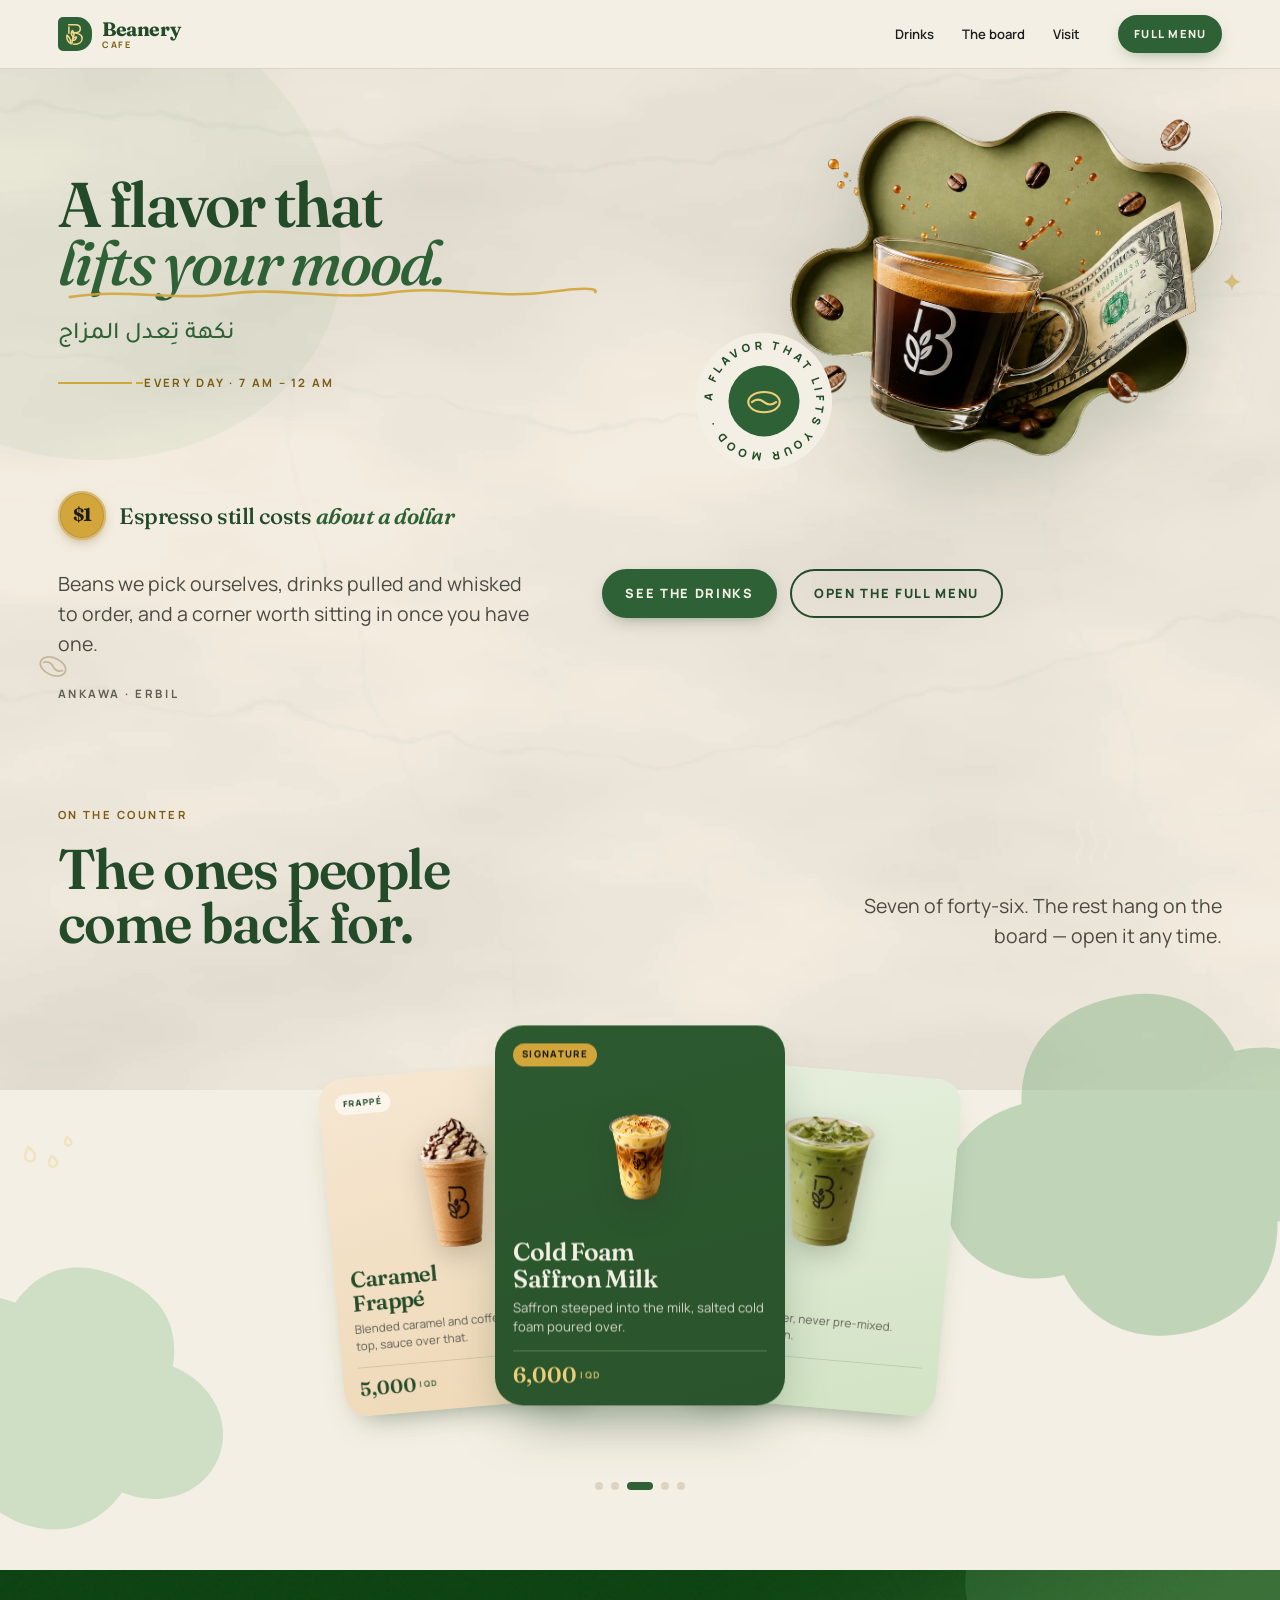
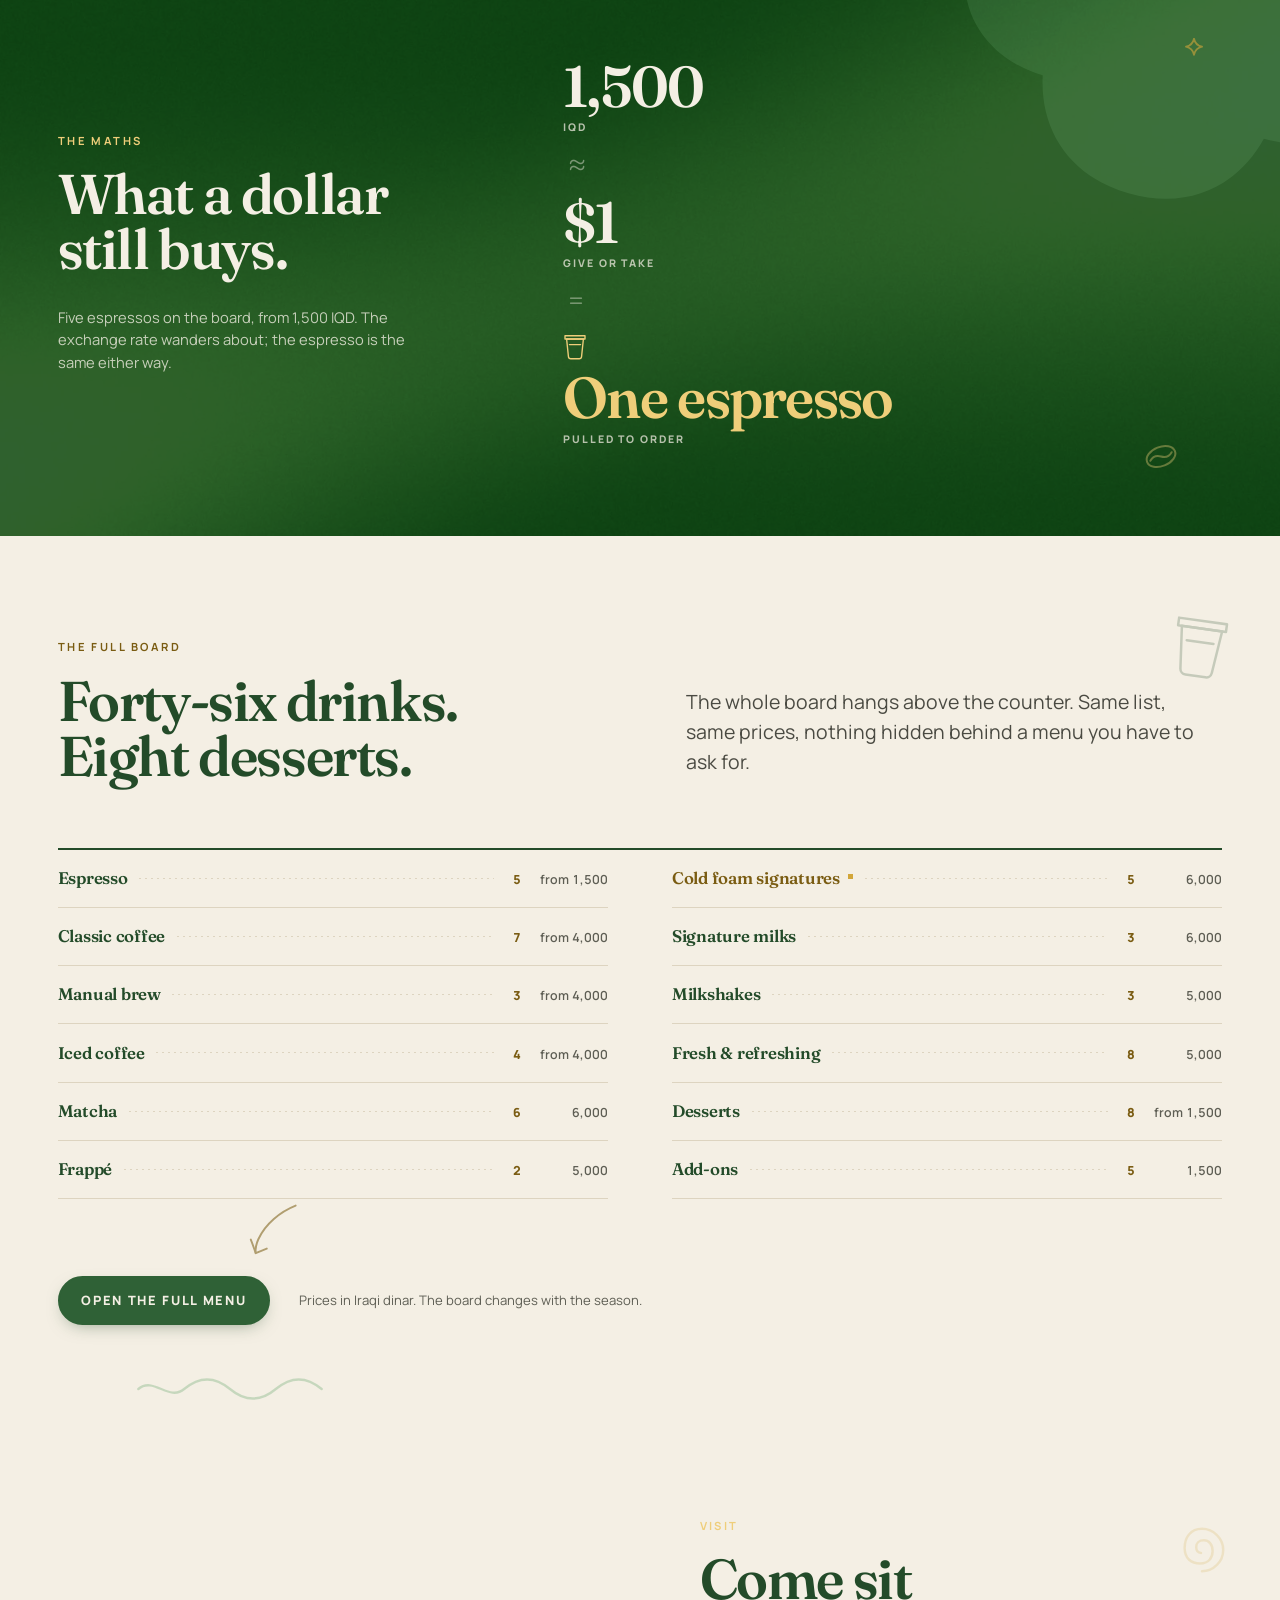
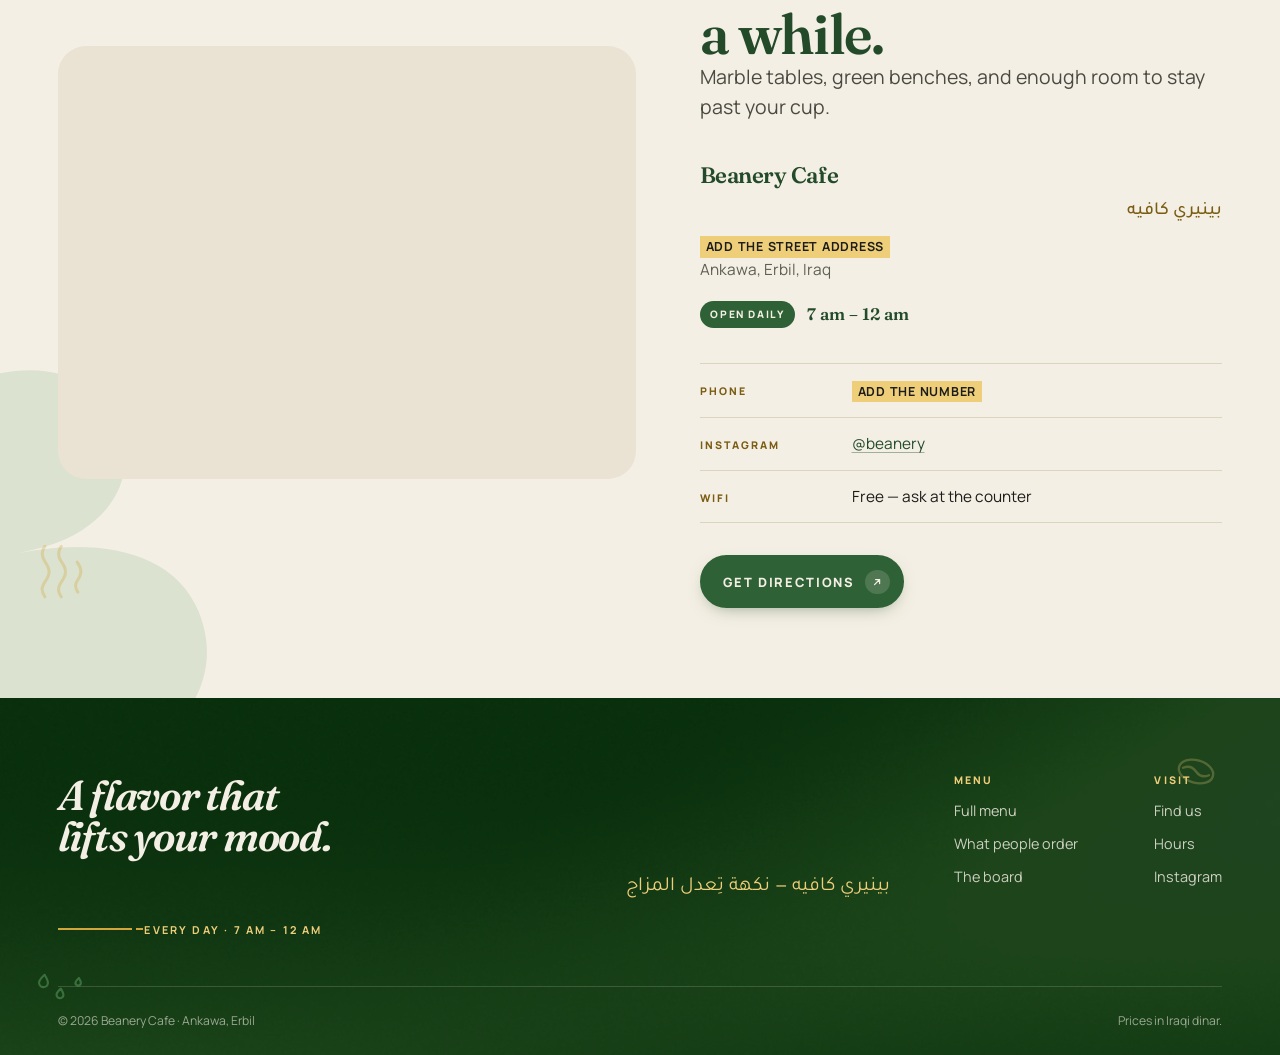
==== index.html @ 021cfd94 "Beanery site: landing page, menu app, and brand assets Co-Authored-By: Claude Opus 5 <noreply@anthro" ====
<!doctype html>
<html lang="en">

<head>
  <meta charset="utf-8">
  <meta name="viewport" content="width=device-width, initial-scale=1">
  <title>Beanery Cafe — Ankawa, Erbil</title>
  <meta name="description"
    content="Coffee bar in Ankawa, Erbil. Espresso, manual brew, matcha and the saffron cold foam. Forty-six drinks, eight desserts, open every day 7am–12am.">
  <link rel="canonical" href="https://beanery.iq/">

  <meta property="og:type" content="website">
  <meta property="og:title" content="Beanery Cafe">
  <meta property="og:description" content="A flavor that lifts your mood. Every day. Ankawa, Erbil.">
  <meta property="og:image" content="https://beanery.iq/images/hero-3.png">
  <!-- og:image stays PNG on purpose: several scrapers still do not decode webp. -->
  <meta property="og:url" content="https://beanery.iq/">
  <meta name="theme-color" content="#5FA366">

  <link rel="icon" href="favicon.svg" type="image/svg+xml">
  <link rel="preconnect" href="https://fonts.googleapis.com">
  <link rel="preconnect" href="https://fonts.gstatic.com" crossorigin>
  <link rel="preload" as="image" href="images/hero-3-trim.webp" type="image/webp" fetchpriority="high">
  <link rel="stylesheet"
    href="https://fonts.googleapis.com/css2?family=Fraunces:opsz,wght@9..144,500;9..144,600;9..144,800&family=Manrope:wght@400;500;600;700;800&family=Tajawal:wght@400;500;700&display=swap">
  <link rel="stylesheet" href="styles.css?v=4">

  <!-- Runs during parse. Reveal animations are scoped to .js, so with
     JavaScript off every element is simply visible rather than stuck
     at opacity 0. -->
  <script>document.documentElement.className += " js";</script>
</head>

<body>
  <a class="skip" href="#counter">Skip to the drinks</a>

  <!-- ═══════════════════════════════════════════════════════════
     ILLUSTRATION SPRITE

     Every mark is line art: fill:none, stroke:currentColor. That way
     ONE symbol works on cream, on green and on charcoal — the colour
     comes from whatever `color` the instance inherits, and there is no
     second copy of anything to keep in sync.

     Motifs are drawn from the drink itself — beans, steam, splashes,
     cups, swirls. No leaves, no branches, no foliage.

     NOTE FOR MINIFICATION: `viewBox`, `preserveAspectRatio`,
     `stroke-linecap` and `vector-effect` are case-sensitive. An HTML
     minifier run with caseSensitive:false will silently destroy every
     symbol below with no error. Keep caseSensitive:true.
     ═══════════════════════════════════════════════════════════ -->
  <svg class="sprite" aria-hidden="true" focusable="false" width="0" height="0">
    <defs>

      <!-- The crease runs along the LONG axis. An offset crease reads as an
         eye at 30px, which is where these actually get used. -->
      <symbol id="i-bean" viewBox="0 0 44 30">
        <path d="M22 2.5c11 0 19.5 5.4 19.5 12.5S33 27.5 22 27.5 2.5 22.1 2.5 15 11 2.5 22 2.5Z" />
        <path d="M7 15q7.5-6 15 0t15 0" />
      </symbol>

      <symbol id="i-steam" viewBox="0 0 46 52">
        <path d="M11 48c-5-7-1-11 1.5-15S16 25 11 18s0-13 0-13" />
        <path d="M25 48c-5-7-1-11 1.5-15S30 25 25 18s0-13 0-13" />
        <path d="M39 44c-4-6-.8-9 1.2-12.4S42.5 24 38.5 18.4" />
      </symbol>

      <symbol id="i-squiggle" viewBox="0 0 180 18">
        <path d="M3 12c14-11 27 5 41-4s27 9 41-1 27 8 41-1 12 0 12 0" />
      </symbol>

      <symbol id="i-arrow" viewBox="0 0 92 66">
        <path d="M4 8c22 3 46 14 60 32 4 5 7 11 8 17" />
        <path d="M56 55c6 .6 11 1.5 16 2.4M74 38c-1 7-1.4 13.4-2 19.4" />
      </symbol>

      <symbol id="i-spark" viewBox="0 0 26 26">
        <path
          d="M13 1c1.4 6.4 5.2 10.2 11.6 11.6C18.2 14 14.4 17.8 13 24.2 11.6 17.8 7.8 14 1.4 12.6 7.8 11.2 11.6 7.4 13 1Z" />
      </symbol>

      <symbol id="i-drops" viewBox="0 0 64 44">
        <path d="M12 6c3.6 4.4 5.4 7.4 5.4 9.8A5.4 5.4 0 0 1 6.6 15.8C6.6 13.4 8.4 10.4 12 6Z" />
        <path d="M34 20c2.8 3.4 4.2 5.8 4.2 7.6a4.2 4.2 0 0 1-8.4 0c0-1.8 1.4-4.2 4.2-7.6Z" />
        <path d="M54 4c2.2 2.7 3.3 4.6 3.3 6a3.3 3.3 0 0 1-6.6 0c0-1.4 1.1-3.3 3.3-6Z" />
      </symbol>

      <symbol id="i-cup" viewBox="0 0 60 74">
        <path d="M9 22h42l-4.6 44a6 6 0 0 1-6 5.4H19.6a6 6 0 0 1-6-5.4Z" />
        <path d="M5 14h50v8H5z" />
        <path d="M16 36h28" />
      </symbol>

      <symbol id="i-swirl" viewBox="0 0 56 56">
        <path d="M28 50c12 0 22-10 22-22S40 6 28 6 10 15 10 26s7 16 16 16 13-6 13-13-4-11-9-11-8 3-8 7 2 6 5 6" />
      </symbol>

      <symbol id="i-wave" viewBox="0 0 200 24">
        <path d="M0 12c16.7-14 33.3 14 50 0s33.3-14 50 0 33.3 14 50 0 33.3-14 50 0" />
      </symbol>

      <!-- The lobed cloud. This is the page's structural shape, and it is
         the one thing border-radius genuinely cannot draw: a CSS blob is
         a four-corner superellipse, so at any real size it flattens back
         into a circle. Six lobes is what makes it read as DRAWN.

         Filled, not stroked — so it opts out of the .deco stroke rules
         via .blobfill below. Still no foliage: this is the same shape
         language as the splash and the crema swirl. -->
      <symbol id="i-blob" viewBox="0 0 200 172">
        <path
          d="M100 8c30 0 45 15 50 37 25 0 45 17 45 40s-20 40-45 40c-5 22-22 39-50 39s-45-17-50-39C25 125 5 108 5 85s20-40 45-40C55 23 70 8 100 8Z" />
      </symbol>

      <!-- THE LOGO. Rebuilt as vector from the flat gold mark and the
         print on the cup in hero-3.png — see images/logo.svg for the
         full note on how it was traced and what to do if the original
         vector file ever turns up.

         This is the ONE place foliage is allowed on this page. It is
         not decoration, it is the client's actual monogram; the "no
         leaves" rule governs the illustration layer, not the mark.

         Monoline: every stroke is 4.6 units in this viewBox. Weight is
         set on the INSTANCE (.brand-logo) like every other symbol here,
         because a <use> clone cannot be reached by descendant
         selectors. -->
      <symbol id="i-logo" viewBox="0 0 50.7 63.3">
        <g transform="translate(-30.05 -16.4)">
          <path d="M36 18.7 H57.8 C67.2 18.7 72.8 24 72.8 30.4 C72.8 36.9 67.2 42.6 57.8 42.6 H47
                 C59.4 42.6 78.4 46 78.4 59.9 C78.4 71.5 67.2 77.4 55 77.4 H50" />
          <path d="M38.5 24 V46" />
          <path d="M51.2 54.8 C49.8 61.5 48.4 68.6 47.4 76.4" />
          <path d="M49.2 36.2 C44.8 41.6 44.6 48.6 51.2 54.8 C56 47.8 54.4 41.4 49.2 36.2 Z" />
          <path d="M32.8 49.8 C31 60.4 34.8 70.8 44.8 76.2 C44.4 64.8 40.2 55.4 32.8 49.8 Z" />
          <path d="M61.2 55.8 C54.4 55.8 49.8 59.6 48.8 66.2 C56 66.2 60.2 62.2 61.2 55.8 Z" />
        </g>
      </symbol>

      <!-- The logo's SILHOUETTE — the B as one solid shape, same
         proportions and same waist notch as #i-logo, but closed down
         the left where the real mark leaves its stem out.

         It exists because the real mark is MONOLINE: masking an image
         to those thin strokes leaves slivers, not a picture. Filling
         the letter gives a shape big enough to hold a map while still
         reading as the B. Currently used for the watermark above the
         footer.

         It was also the map's mask for a while. That is gone: a solid B
         at map size stopped reading as a letter, and every shaped mask
         clipped Google's attribution logo out of the bottom-left
         corner, which their terms require stay visible. The map is a
         plain rectangle now. -->

      <symbol id="i-logo-solid" viewBox="0 0 50.7 63.3">
        <path d="M5.95 0 H27.9 C38.5 0 45.1 5.9 45.1 13.9 C45.1 21.8 38.5 27.6 27.9 27.6
               H24 C37.4 27.6 50.6 32.6 50.6 45.4 C50.6 56.3 40 63.3 25.5 63.3
               H5.95 Z" />
      </symbol>

    </defs>
  </svg>

  <!-- ═══════════════════════════════════════════════════════════
     HEADER — cream ground, one gold hairline.
     Nothing floats, nothing blurs.
     ═══════════════════════════════════════════════════════════ -->
  <header class="site-head">
    <div class="wrap head-in">
      <a class="brand" href="/">
        <span class="brand-mark" aria-hidden="true">
          <svg class="brand-logo" focusable="false">
            <use href="#i-logo" />
          </svg>
        </span>
        <span class="brand-name">
          <span class="brand-word">Beanery</span>
          <span class="brand-sub">Cafe</span>
        </span>
      </a>

      <nav class="nav" aria-label="Primary">
        <a href="#counter">Drinks</a>
        <a href="#board">The board</a>
        <a href="#visit">Visit</a>
      </nav>

      <a class="btn btn-solid btn-sm" href="menu/">Full menu</a>
    </div>
  </header>

  <main id="main">

    <!-- ═══════════════════════════════════════════════════════════
       HERO — one cream ground, organic green shapes, a floating cutout.

       The old hero was two colour blocks meeting on a hard vertical
       seam, because images/hero.png was a rectangular photo carrying
       its own olive ground. hero-3.png is a cutout with the
       green shape baked in, so there is no second ground to reconcile
       and no seam to hide — the drink sits on the cream directly and
       the page's own blobs run underneath it.
       ═══════════════════════════════════════════════════════════ -->
    <section class="hero">
      <!-- Decorative only. aria-hidden, pointer-events:none, and every one
         of them is positioned so it can never sit under running text. -->
      <svg class="deco deco-bean-a" aria-hidden="true" focusable="false">
        <use href="#i-bean" />
      </svg>
      <svg class="deco deco-bean-b" aria-hidden="true" focusable="false">
        <use href="#i-bean" />
      </svg>
      <svg class="deco deco-spark-a" aria-hidden="true" focusable="false">
        <use href="#i-spark" />
      </svg>
      <span class="blob blob-hero" aria-hidden="true"></span>

      <!-- The headline sits BESIDE the photograph; everything that
         supports it sits UNDERNEATH both. Splitting the old single
         .hero-type into these two blocks is what lets the grid do that
         — see the grid-template-areas in styles.css. -->
      <div class="hero-head">

        <h1 class="hero-h1 reveal">
          A flavor that<br>
          <em class="hero-em">lifts your mood.<svg class="deco deco-under" viewBox="0 0 180 18"
              preserveAspectRatio="none" aria-hidden="true" focusable="false">
              <path d="M3 12c14-11 27 5 41-4s27 9 41-1 27 8 41-1 12 0 12 0" />
            </svg></em>
        </h1>

        <!-- The Arabic half of the slogan, not a translation caption: it is
           the line the shop actually uses. lang + dir are required or the
           bidi algorithm mirrors the punctuation and the font stack falls
           through to a system face. See .slogan-ar in styles.css. -->
        <p class="slogan-ar reveal" lang="ar" dir="rtl">نكهة تِعدل المزاج</p>

        <p class="every"><span class="every-rule" aria-hidden="true"></span>Every day &middot; 7 am &ndash; 12 am</p>
      </div>

      <div class="hero-sub">
        <!-- The catchphrase, sitting directly under the tagline where it
           gets read. It was below the buttons, which is the lowest
           attention point in the hero.

           It also explains the dollar bill in the hero photograph,
           which was otherwise the one prop on the page with no reason
           to be in frame. The maths is spelled out in #dollar.

           "about" is load-bearing — 1,500 IQD is roughly $1.05-$1.15
           and the rate drifts. Do not tighten it to "costs a dollar". -->
        <p class="hero-kicker">
          <span class="kicker-coin" aria-hidden="true">
            <span class="kicker-coin-face">$1</span>
          </span>
          <span class="kicker-text">
            Espresso still costs <em>about&nbsp;a&nbsp;dollar</em>
          </span>
        </p>

        <p class="lede reveal">
          Beans we pick ourselves, drinks pulled and whisked to order, and a
          corner worth sitting in once you have one.
        </p>

        <p class="hero-cta">
          <a class="btn btn-solid" href="#counter">See the drinks</a>
          <a class="btn btn-line" href="menu/">Open the full menu</a>
        </p>

        <p class="hero-where">Ankawa &middot; Erbil</p>
      </div>

      <div class="hero-shot">
        <!-- Rotating seal, straddling the colour seam. It carries the
           tagline, so it is decoration that also says something. -->
        <svg class="seal" viewBox="0 0 200 200" aria-hidden="true" focusable="false">
          <defs>
            <path id="seal-arc" d="M100 100 m-70 0 a70 70 0 1 1 140 0 a70 70 0 1 1 -140 0" />
          </defs>
          <circle class="seal-ring" cx="100" cy="100" r="92" />
          <circle class="seal-ring seal-ring-in" cx="100" cy="100" r="48" />
          <text class="seal-text">
            <textPath href="#seal-arc" startOffset="0">
              A FLAVOR THAT LIFTS YOUR MOOD &#183;
            </textPath>
          </text>
          <use class="seal-bean" href="#i-bean" x="76" y="85" width="48" height="33" />
        </svg>

        <!-- A TRANSPARENT cutout carrying its own green blob, splash and
           scattered beans. There is no panel behind it and no
           object-fit crop — it floats on the cream directly, which is
           what makes the blob read as part of the page rather than as a
           photo in a box.

           WHY "-trim": the supplied hero-3.png is 1672x941 but 27.2% of
           its width is dead space on the left and 17.0% on the right —
           nearly half the file is nothing. Beside the headline that
           padding became a large unexplained gap that no amount of
           column tuning could close, because the gap was inside the
           image. This is cropped to the artwork's bounding box
           (934x747), so it now sits tight to its own edges.

           hero-3.png also arrived FLATTENED ON BLACK, unlike hero-1/2
           which had real alpha. The trim keys that matte out: alpha
           ramps over max-channel luma 16..64, but only across the black
           region connected to the frame edge, so the dark coffee and
           the beans inside the artwork stay opaque; the keyed rim is
           then un-premultiplied (fg = px / alpha) so no black fringe
           survives on cream. If you re-export the art, prefer a real
           transparent PNG — the key is a rescue, not a pipeline.

           The untrimmed originals are kept as hero-1/2/3.png. Regenerate
           a trim by cropping to the alpha bbox — do not hand-crop, or the
           framing drifts between png and webp and the <picture> fallback
           will jump.

           Swap to hero-2-trim.* for the iced splash version (923x762),
           or hero-1-trim.* for the calmer one (966x729); update
           width/height to match. -->

        <picture>
          <source srcset="images/hero-3-trim.webp" type="image/webp">
          <img class="hero-img" src="images/hero-3-trim.png" width="934" height="747" fetchpriority="high"
            decoding="async"
            alt="A glass cup of Beanery espresso with the leaf-B mark on it, coffee beans and droplets scattered around, on a soft green organic backdrop.">
        </picture>
      </div>
    </section>


    <!-- ═══════════════════════════════════════════════════════════
       ON THE COUNTER — filter chips over the card deck.

       Five cards on a turntable. Only three are ever visible: the one
       in front and one peeking each side. Everything further round is
       parked at opacity 0. Swipe, drag, arrows, dots and the keyboard
       all drive the same goTo().

       The signature is the one green card — that is what marks it as
       featured, so it carries no "featured" label.

       IMAGE HONESTY: all five are now real product photographs. The
       saffron and ube-matcha illustrated stand-ins have been replaced
       with cutouts from the menu's asset set, so .dcard__shot--illo is
       no longer used by any card.
       ═══════════════════════════════════════════════════════════ -->
    <section class="counter" id="counter">
      <svg class="blobfill blob-counter-a" aria-hidden="true" focusable="false">
        <use href="#i-blob" />
      </svg>
      <svg class="blobfill blob-counter-b" aria-hidden="true" focusable="false">
        <use href="#i-blob" />
      </svg>
      <svg class="deco deco-steam-a" aria-hidden="true" focusable="false">
        <use href="#i-steam" />
      </svg>
      <svg class="deco deco-drops-a" aria-hidden="true" focusable="false">
        <use href="#i-drops" />
      </svg>
      <svg class="deco deco-swirl-a" aria-hidden="true" focusable="false">
        <use href="#i-swirl" />
      </svg>

      <div class="wrap counter-head">
        <div>
          <p class="label">On the counter</p>
          <h2 class="reveal">The ones people<br>come back for.</h2>
        </div>
        <div class="counter-side">
          <p class="lede reveal">
            Seven of forty&#8209;six. The rest hang on the board — open it any time.
          </p>
          <!-- No arrows here. They live on the deck itself (#spinPrev /
               #spinNext, either side of .stage) where they are next to
               the thing they move. An earlier pair up here were left
               over from the horizontal rail this deck replaced and were
               wired to nothing. -->
        </div>
      </div>



      <!-- ═══════════════════════════════════════════════════════════
         THE DECK — one card in front, one peeking each side.

         Three slots only: centre, left, right. Anything further out is
         PARKED at opacity 0 in script.js. Five cards still live in the
         markup and still rotate through — the deck just never shows
         more than three at once.

         With JavaScript off, .deck has no `is-live` class and the CSS
         falls back to a plain stacked-then-wrapped layout, so all five
         drinks are still readable.
         ═══════════════════════════════════════════════════════════ -->
      <div class="stage">
        <button class="deckbtn deckbtn--prev" type="button" id="spinPrev" aria-label="Previous drink">
          <svg viewBox="0 0 24 24" aria-hidden="true" focusable="false">
            <path d="M15 5l-7 7 7 7" />
          </svg>
        </button>

        <div class="deck" id="deck" data-start="2">

          <article class="dcard" style="--tint:#F3EADC;--tint-2:#E7DAC4" data-cat="coffee">
            <span class="dcard__tag">Iced coffee</span>
            <figure class="dcard__shot">
              <picture>
                <source srcset="images/amricano.webp" type="image/webp">
                <img src="images/amricano.png" width="243" height="339" loading="lazy" decoding="async"
                  alt="Iced americano in a clear Beanery cup, dark coffee over ice.">
              </picture>
            </figure>
            <div class="dcard__body">
              <p class="dcard__name">Iced<br>Americano</p>
              <p class="dcard__desc">Two shots, cold water, a lot of ice.</p>
            </div>
            <div class="dcard__foot">
              <p class="dcard__price">4,000<i>IQD</i></p>
            </div>
          </article>

          <article class="dcard" style="--tint:#F6E7D2;--tint-2:#EED8B6" data-cat="coffee">
            <span class="dcard__tag">Frappé</span>
            <figure class="dcard__shot">
              <picture>
                <source srcset="images/frappe.webp" type="image/webp">
                <img src="images/frappe.png" width="212" height="379" loading="lazy" decoding="async"
                  alt="Caramel frappé in a Beanery cup, topped with cream and chocolate sauce.">
              </picture>
            </figure>
            <div class="dcard__body">
              <p class="dcard__name">Caramel<br>Frappé</p>
              <p class="dcard__desc">Blended caramel and coffee. Cream on top, sauce over that.</p>
            </div>
            <div class="dcard__foot">
              <p class="dcard__price">5,000<i>IQD</i></p>
            </div>
          </article>

          <!-- The signature. The one green card — that is what marks it as
             featured, so it needs no "featured" label. -->
          <article class="dcard dcard--green" data-cat="signature">
            <span class="dcard__tag dcard__tag--gold">Signature</span>
            <figure class="dcard__shot">
              <picture>
                <source srcset="images/saffron-cold-foam.webp" type="image/webp">
                <img src="images/saffron-cold-foam.png" width="437" height="576" loading="lazy" decoding="async"
                  alt="Cold foam saffron milk in a clear Beanery cup, saffron threads across the pale gold foam.">
              </picture>
            </figure>
            <div class="dcard__body">
              <p class="dcard__name">Cold Foam<br>Saffron Milk</p>
              <p class="dcard__desc">Saffron steeped into the milk, salted cold foam poured over.</p>
            </div>
            <div class="dcard__foot">
              <p class="dcard__price">6,000<i>IQD</i></p>
            </div>
          </article>

          <article class="dcard" style="--tint:#E6EFDD;--tint-2:#D2E3C4" data-cat="matcha noncoffee">
            <span class="dcard__tag">Matcha</span>
            <figure class="dcard__shot">
              <picture>
                <source srcset="images/matcha.webp" type="image/webp">
                <img src="images/matcha.png" width="233" height="325" loading="lazy" decoding="async"
                  alt="Iced matcha in a clear Beanery cup, bright green over ice.">
              </picture>
            </figure>
            <div class="dcard__body">
              <p class="dcard__name">Iced<br>Matcha</p>
              <p class="dcard__desc">Whisked to order, never pre&#8209;mixed. Grassy and clean.</p>
            </div>
            <div class="dcard__foot">
              <p class="dcard__price">6,000<i>IQD</i></p>
            </div>
          </article>

          <article class="dcard" style="--tint:#EDE6F6;--tint-2:#DDD2EE" data-cat="signature matcha noncoffee">
            <span class="dcard__tag dcard__tag--purple">Non&#8209;coffee</span>
            <figure class="dcard__shot">
              <picture>
                <source srcset="images/ube-matcha.webp" type="image/webp">
                <img src="images/ube-matcha.png" width="439" height="576" loading="lazy" decoding="async"
                  alt="Ube matcha in a clear Beanery cup, green matcha layered over purple ube.">
              </picture>
            </figure>
            <div class="dcard__body">
              <p class="dcard__name">Ube<br>Matcha</p>
              <p class="dcard__desc">Purple yam against matcha, coconut on the finish.</p>
            </div>
            <div class="dcard__foot">
              <p class="dcard__price">6,000<i>IQD</i></p>
            </div>
          </article>

        </div>

        <button class="deckbtn deckbtn--next" type="button" id="spinNext" aria-label="Next drink">
          <svg viewBox="0 0 24 24" aria-hidden="true" focusable="false">
            <path d="M9 5l7 7-7 7" />
          </svg>
        </button>
      </div>

      <div class="dots" id="dots" aria-hidden="true"></div>

    </section>



    <!-- ═══════════════════════════════════════════════════════════
       THE DOLLAR — the one colour block between hero and footer.

       Everything from the hero down to the visit block sits on cream,
       so the page had no beat in the middle. This is deep green with
       the supplied noise texture over it, which gives the scroll a
       breath and finally gives the $1 bill in the hero photograph a
       reason to be in frame.

       HONESTY, because this section is a factual claim:
       * 1,500 IQD is the real "from" price for espresso on the board
         (5 espressos, cheapest 1,500) — the same number used in the
         board index below. If the board changes, change both.
       * 1,500 IQD is roughly $1.05-$1.15, NOT exactly a dollar, and
         the rate drifts. So the copy says "about", the operator is an
         explicit ≈, and the note underneath says the rate moves. Do
         not tighten this to "= $1" — it would be wrong on most days.

       The visual equation is aria-hidden and a plain-language
       sentence is read instead; "1,500 IQD ≈ $1 = one espresso"
       announced term by term is not a sentence.
       ═══════════════════════════════════════════════════════════ -->
    <section class="dollar" id="dollar">
      <svg class="blobfill blob-dollar" aria-hidden="true" focusable="false">
        <use href="#i-blob" />
      </svg>
      <svg class="deco deco-bean-e" aria-hidden="true" focusable="false">
        <use href="#i-bean" />
      </svg>
      <svg class="deco deco-spark-d" aria-hidden="true" focusable="false">
        <use href="#i-spark" />
      </svg>

      <div class="wrap dollar-in">
        <div class="dollar-type">
          <p class="label label-gold">The maths</p>
          <h2 class="reveal on-green">What a dollar<br>still buys.</h2>
          <p class="dollar-note">
            Five espressos on the board, from 1,500&nbsp;IQD. The exchange rate
            wanders about; the espresso is the same either way.
          </p>
        </div>

        <p class="sr-only">
          One thousand five hundred Iraqi dinar is about one US dollar,
          which buys one espresso.
        </p>

        <div class="equation" aria-hidden="true">
          <div class="eq-term">
            <span class="eq-value">1,500</span>
            <span class="eq-unit">IQD</span>
          </div>

          <span class="eq-op">&asymp;</span>

          <div class="eq-term">
            <span class="eq-value">$1</span>
            <span class="eq-unit">give or take</span>
          </div>

          <span class="eq-op">=</span>

          <div class="eq-term eq-term--last">
            <svg class="eq-cup" aria-hidden="true" focusable="false">
              <use href="#i-cup" />
            </svg>
            <span class="eq-value">One espresso</span>
            <span class="eq-unit">pulled to order</span>
          </div>
        </div>

      </div>
    </section>


    <!-- ═══════════════════════════════════════════════════════════
       THE BOARD

       Counted off the printed board photographed in brand-info/.
       Breadth is carried typographically because photographs for
       46 drinks do not exist. Counts and "from" prices are real —
       if the board changes, these change with it.
       ═══════════════════════════════════════════════════════════ -->
    <section class="board" id="board">
      <svg class="deco deco-cup" aria-hidden="true" focusable="false">
        <use href="#i-cup" />
      </svg>
      <svg class="deco deco-wave" aria-hidden="true" focusable="false">
        <use href="#i-wave" />
      </svg>

      <div class="wrap">
        <div class="board-head">
          <div>
            <p class="label">The full board</p>
            <h2 class="reveal">Forty&#8209;six drinks.<br>Eight desserts.</h2>
          </div>
          <p class="lede reveal">
            The whole board hangs above the counter. Same list, same prices,
            nothing hidden behind a menu you have to ask for.
          </p>
        </div>

        <ul class="index" role="list">
          <li><span class="ix-name">Espresso</span><span class="ix-dots" aria-hidden="true"></span><span
              class="ix-n">5</span><span class="ix-p">from 1,500</span></li>
          <li><span class="ix-name">Classic coffee</span><span class="ix-dots" aria-hidden="true"></span><span
              class="ix-n">7</span><span class="ix-p">from 4,000</span></li>
          <li><span class="ix-name">Manual brew</span><span class="ix-dots" aria-hidden="true"></span><span
              class="ix-n">3</span><span class="ix-p">from 4,000</span></li>
          <li><span class="ix-name">Iced coffee</span><span class="ix-dots" aria-hidden="true"></span><span
              class="ix-n">4</span><span class="ix-p">from 4,000</span></li>
          <li><span class="ix-name">Matcha</span><span class="ix-dots" aria-hidden="true"></span><span
              class="ix-n">6</span><span class="ix-p">6,000</span></li>
          <li><span class="ix-name">Frappé</span><span class="ix-dots" aria-hidden="true"></span><span
              class="ix-n">2</span><span class="ix-p">5,000</span></li>
          <li class="ix-star"><span class="ix-name">Cold foam signatures</span><span class="ix-dots"
              aria-hidden="true"></span><span class="ix-n">5</span><span class="ix-p">6,000</span></li>
          <li><span class="ix-name">Signature milks</span><span class="ix-dots" aria-hidden="true"></span><span
              class="ix-n">3</span><span class="ix-p">6,000</span></li>
          <li><span class="ix-name">Milkshakes</span><span class="ix-dots" aria-hidden="true"></span><span
              class="ix-n">3</span><span class="ix-p">5,000</span></li>
          <li><span class="ix-name">Fresh &amp; refreshing</span><span class="ix-dots" aria-hidden="true"></span><span
              class="ix-n">8</span><span class="ix-p">5,000</span></li>
          <li><span class="ix-name">Desserts</span><span class="ix-dots" aria-hidden="true"></span><span
              class="ix-n">8</span><span class="ix-p">from 1,500</span></li>
          <li><span class="ix-name">Add&#8209;ons</span><span class="ix-dots" aria-hidden="true"></span><span
              class="ix-n">5</span><span class="ix-p">1,500</span></li>
        </ul>

        <p class="board-cta">
          <svg class="deco deco-arrow" aria-hidden="true" focusable="false">
            <use href="#i-arrow" />
          </svg>
          <a class="btn btn-solid" href="menu/">Open the full menu</a>
          <span class="board-note">Prices in Iraqi dinar. The board changes with the season.</span>
        </p>
      </div>
    </section>

    <!-- ═══════════════════════════════════════════════════════════
       VISIT — the reference's closing block: a soft-masked map on one
       side, the address and an OPEN DAILY pill on the other.

       It moved off the charcoal ground and onto cream. The charcoal
       was the colour of the real walls, but the reference closes on
       light, and a dark band here cut the page in half right where it
       should be opening out.

       ⚠ THE MAP PIN IS NOT BEANERY. The embed supplied points at
       "Abu-Ghazaleh Intellectual Property (AGIP)" in Erbil. It is in
       the right city and it renders, but it is somebody else's
       building — swap the `pb=` payload for Beanery's own place before
       this goes live, or the map will confidently send people to the
       wrong door. The street address below is still a TODO for the
       same reason: it is marked, not invented.
       ═══════════════════════════════════════════════════════════ -->
    <section class="visit" id="visit">
      <svg class="blobfill blob-visit" aria-hidden="true" focusable="false">
        <use href="#i-logo-solid" />
      </svg>
      <svg class="deco deco-steam-b" aria-hidden="true" focusable="false">
        <use href="#i-steam" />
      </svg>
      <svg class="deco deco-swirl-b" aria-hidden="true" focusable="false">
        <use href="#i-swirl" />
      </svg>

      <div class="wrap visit-in">

        <!-- The map, in the same lobed mask the blobs use, so it reads as
           part of the shape language rather than as a pasted widget.
           title= is required: an untitled iframe is an unlabelled frame
           to a screen reader. -->
        <div class="visit-map">
          <iframe
            src="https://www.google.com/maps/embed?pb=!1m18!1m12!1m3!1d3218.057197671199!2d44.0099771!3d36.2381045!2m3!1f0!2f0!3f0!3m2!1i1024!2i768!4f13.1!3m3!1m2!1s0x40071faa78c0b97d%3A0xf90fe5e35a1b08e6!2sThe%20Beanery%20Cafe!5e0!3m2!1sen!2siq!4v1787581877529!5m2!1sen!2siq"
            width="600" height="450" style="border:0;" allowfullscreen="" loading="lazy"
            referrerpolicy="strict-origin-when-cross-origin"></iframe>
        </div>

        <div class="visit-type">
          <p class="label label-gold">Visit</p>
          <h2 class="reveal">Come sit<br>a while.</h2>
          <p class="lede reveal">
            Marble tables, green benches, and enough room to stay past your cup.
          </p>

          <p class="visit-name">Beanery Cafe</p>
          <p class="visit-name-ar" lang="ar" dir="rtl">بينيري كافيه</p>
          <p class="visit-addr">
            <span class="todo">Add the street address</span><br>
            Ankawa, Erbil, Iraq
          </p>

          <p class="openpill">
            <span class="openpill-tag">Open daily</span>
            <span class="openpill-hrs">7 am &ndash; 12 am</span>
          </p>

          <dl class="facts">
            <div class="fact">
              <dt>Phone</dt>
              <dd><span class="todo">Add the number</span></dd>
            </div>
            <div class="fact">
              <dt>Instagram</dt>
              <dd><a href="https://instagram.com/beanery">@beanery</a></dd>
            </div>
            <div class="fact">
              <dt>Wifi</dt>
              <dd>Free &mdash; ask at the counter</dd>
            </div>
          </dl>

          <p class="visit-cta">
            <a class="btn btn-solid" href="https://maps.google.com/?q=Ankawa,+Erbil,+Iraq">
              Get directions
              <span class="btn-arrow" aria-hidden="true">
                <svg viewBox="0 0 24 24">
                  <path d="M7 17L17 7M9 7h8v8" />
                </svg>
              </span>
            </a>
          </p>
        </div>

      </div>
    </section>

  </main>


  <footer class="site-foot">
    <svg class="deco deco-bean-d" aria-hidden="true" focusable="false">
      <use href="#i-bean" />
    </svg>
    <svg class="deco deco-drops-b" aria-hidden="true" focusable="false">
      <use href="#i-drops" />
    </svg>

    <div class="wrap foot-in">
      <div class="foot-brand">
        <p class="foot-tag">A flavor that<br>lifts your mood.</p>
        <p class="foot-tag-ar" lang="ar" dir="rtl">بينيري كافيه — نكهة تِعدل المزاج</p>
        <p class="foot-every"><span class="every-rule" aria-hidden="true"></span>Every day &middot; 7 am &ndash; 12 am</p>
      </div>

      <nav class="foot-nav" aria-label="Footer">
        <div>
          <h2>Menu</h2>
          <a href="menu/">Full menu</a>
          <a href="#counter">What people order</a>
          <a href="#board">The board</a>
        </div>
        <div>
          <h2>Visit</h2>
          <a href="#visit">Find us</a>
          <a href="#visit">Hours</a>
          <a href="https://instagram.com/beanery">Instagram</a>
        </div>
      </nav>
    </div>

    <div class="wrap foot-fine">
      <p>&copy; <span id="year">2026</span> Beanery Cafe &middot; Ankawa, Erbil</p>
      <p>Prices in Iraqi dinar.</p>
    </div>
  </footer>

  <script src="script.js?v=4" defer></script>
</body>

</html>
---- styles.css ----
/* ═══════════════════════════════════════════════════════════════════
   BEANERY CAFE
   Ankawa, Erbil

   DIRECTION: green is a brand colour, not a subject.
   It is used the way a brand uses its colour — as flat printed fields
   you set type on. Structure is carried by colour blocking, photography
   and type.

   There IS an illustration layer (see the bottom of this file), but its
   vocabulary is the drink — beans, steam, splashes, cups, swirls — plus
   abstract blobs and squiggles. "Organic" describes the SHAPE LANGUAGE:
   loose, wobbly, hand-drawn. It never means foliage. No leaves, no
   branches, no plants anywhere in this stylesheet.

   Every hex below was SAMPLED from a real asset, not invented:
     --green      brand-info/color.jpeg   (the actual painted wall)
     --olive      images/hero.png         (that photo's own lit ground)
     --char       brand-info/vibe.png     (the real interior walls)
     --gold       brand-info/menu-*.jpeg  (the printed board / signage)

   Re-sample if the assets are replaced.
   ═══════════════════════════════════════════════════════════════════ */


/* ── Tokens ─────────────────────────────────────────────────────── */

:root {
  /* Paper */
  --cream:      #F4EFE4;
  --cream-2:    #EAE3D4;
  --cream-3:    #DDD4C0;

  /* Brand green, three steps.
     #5FA366 is the true paint colour, but cream on it measures only
     2.6:1 — a shape, not a word. So the paint is the BRIGHT step used
     for accents, and large fields use the DEEP step (cream on deep
     measures 6.3:1). The ink step is for green text on cream, 8.5:1. */
  --green:      #5FA366;   /* bright — accents, rules, the live dot   */
  --green-deep: #2F6136;   /* deep   — large grounds                  */
  --green-ink:  #234B29;   /* ink    — small green text on cream      */
  --green-dark: #1E4423;   /* deepest — footer                        */

  /* The hero photograph's own ground. NOT the brand green — it is a
     warmer, lit olive. Kept separate on purpose so the two are never
     asked to blend. Re-sample from the photo's edge pixels if it
     changes, or the hero seam will show a mismatched strip. */
  --olive:      #46662F;

  /* Charcoal — the real walls */
  --char:       #1C1C1A;
  --char-2:     #26261F;

  /* Gold — from the signage. Passes on dark grounds only.
     On cream, small text must use --gold-ink (5.3:1). */
  --gold:       #D2A63A;   /* large text / rules on dark only          */
  --gold-soft:  #EFCE7A;   /* small text on --green-deep — 4.8:1       */
  --gold-ink:   #7A5C12;   /* small text on cream — 5.3:1              */

  /* Muted body grey. The obvious pick (#7C7C70) measures 3.6:1 on cream
     — it fails, and fails invisibly, because it still reads as "grey
     text". Darkened until it passes.

     Darkened AGAIN when the marble arrived. The texture multiplies the
     cream, so the real background under this text is not #F4EFE4 but
     cream x the darkest marble pixel (0.906) = rgb(221,217,207). The
     previous #66665C measured 4.89:1 on flat cream but only 4.09:1 in
     a vein — a fail that appears in some places on the page and not
     others, which is the worst kind. #5E5E54 holds 4.6:1 in the
     worst case. Re-measure if images/marble.* is regenerated darker. */
  --muted:      #5E5E54;

  /* Type */
  --display: "Fraunces", Georgia, "Times New Roman", serif;
  --text:    "Manrope", ui-sans-serif, system-ui, -apple-system, "Segoe UI", sans-serif;
  /* Arabic slogan face. Tajawal is geometric like Manrope, so the two
     halves of the slogan read as one voice rather than as a translation
     bolted on. The fallbacks are the faces Windows and macOS actually
     ship with Arabic coverage. */
  --arabic:  "Tajawal", "Segoe UI", "Geeza Pro", Tahoma, sans-serif;

  /* Layout */
  --gutter: clamp(1.25rem, 4.5vw, 4.5rem);
  --maxw:   1200px;

  /* Motion */
  --ease: cubic-bezier(.16, .84, .3, 1);
}


/* ── Reset ──────────────────────────────────────────────────────── */

*, *::before, *::after { box-sizing: border-box; }

html { -webkit-text-size-adjust: 100%; }

body {
  margin: 0;
  background: var(--cream);
  color: var(--char);
  font-family: var(--text);
  font-size: clamp(1rem, .97rem + .16vw, 1.0625rem);
  line-height: 1.6;
  font-weight: 400;
  -webkit-font-smoothing: antialiased;
  overflow-x: hidden;
}

img, picture { display: block; max-width: 100%; }

/* Every photograph on this page is wrapped in <picture> for the webp
   source. <picture> is a wrapper with auto height, so an img sized with
   height:100% resolves against the WRAPPER, not the styled box — and
   silently falls back to the file's intrinsic pixel height. That bit
   the drink stage once (a 339px image overflowing a 260px box upward
   into the heading). Any box that sizes its img by HEIGHT must size the
   picture too.

   The hero is deliberately NOT in this list any more: it sizes its
   cutout by width and lets the height follow the artwork's own ratio,
   so forcing the wrapper to 100% height would squash it. */
.dcard__shot picture { height: 100%; }
ul { list-style: none; margin: 0; padding: 0; }
h1, h2, h3 { margin: 0; }
p  { margin: 0; }
dl, dd { margin: 0; }

a { color: inherit; }

:focus-visible {
  outline: 3px solid var(--gold);
  outline-offset: 3px;
  border-radius: 1px;
}

.skip {
  position: absolute;
  left: -9999px;
  top: 0;
  z-index: 100;
  background: var(--char);
  color: var(--cream);
  padding: .9rem 1.4rem;
  font-weight: 700;
  text-decoration: none;
}
.skip:focus { left: 0; }

/* Read but not seen. Used where a visual layout is not a sentence —
   the #dollar equation is three terms and two operators on screen, and
   a plain sentence to a screen reader. Not `display:none`, which would
   hide it from assistive tech as well. */
.sr-only {
  position: absolute;
  width: 1px;
  height: 1px;
  padding: 0;
  margin: -1px;
  overflow: hidden;
  clip-path: inset(50%);
  white-space: nowrap;
  border: 0;
}


/* ── Texture ────────────────────────────────────────────────────────
   Two real materials, both applied with background-blend-mode so the
   COLOUR still comes from the token underneath. That is the whole
   trick: the texture modulates the ground, it never replaces it, so
   every contrast ratio measured against the flat token still holds.

   1. WHITE MARBLE — images/marble.webp, generated procedurally (see
      images/marble.svg for the source and why it is drawn, not
      photographed). Multiplied over cream, so cream stays cream and
      only picks up stone veining. It is deliberately near-white: it
      sits under type everywhere it is used.

   2. GREEN NOISE — images/green-noise.webp, supplied. It is a LIGHT
      texture (green through to near-cream), so it can never be used as
      a straight background behind cream text — the pale corner would
      drop contrast through the floor. Multiplied over a deep green
      token instead, it can only ever darken:
        #2F6136 x its palest pixel  -> rgb(47,96,47)   still dark
        #2F6136 x its greenest pixel -> rgb(11,67,19)  darker again
      So the grain arrives and the text stays safe.

   `cover` + `no-repeat`, never `repeat`: neither file is seamless, and
   a tiled non-seamless texture shows a hard grid.
   ─────────────────────────────────────────────────────────────────── */

.hero,
.counter,
.board,
.visit {
  background-color: var(--cream);
  background-image: url("images/marble.webp");
  background-size: cover;
  background-position: center;
  background-repeat: no-repeat;
  background-blend-mode: multiply;
  /* `fixed` sizes the slab against the VIEWPORT rather than the
     element. Without it, `cover` on a 3000px-tall section stretches one
     1400px square to that height and every vein turns into a smear.
     It also means the stone stays put while the page moves over it,
     which is what a real counter top does. */
  background-attachment: fixed;
}

/* `fixed` backgrounds are repainted on every scroll frame and are a
   known jank source on mobile GPUs — and iOS has historically ignored
   it anyway. Below the breakpoint the slab scrolls with the section;
   the sections are short enough there that the stretch is not visible. */
@media (max-width: 760px) {
  .hero, .counter, .board, .visit { background-attachment: scroll; }
}

.dcard--green {
  background-color: var(--green-deep);
  background-image: url("images/green-noise.webp");
  background-size: cover;
  background-position: 32% 38%;
  background-repeat: no-repeat;
  background-blend-mode: multiply;
}

.site-foot {
  background-image: url("images/green-noise.webp");
  background-size: cover;
  background-position: 70% 30%;
  background-repeat: no-repeat;
  background-blend-mode: multiply;
}

/* Different crop from the footer's on purpose — the same texture at the
   same offset twice on one page reads as a repeated tile rather than as
   material. */
.dollar {
  background-image: url("images/green-noise.webp");
  background-size: cover;
  background-position: 12% 70%;
  background-repeat: no-repeat;
  background-blend-mode: multiply;
}

/* Belt and braces for the two grounds that carry cream text on top of
   a texture: if the image 404s or is still in flight, the flat token
   is what paints, and that token is the one the contrast was measured
   against. */
.dcard--green { color: var(--cream); }


/* ── Shared ─────────────────────────────────────────────────────── */

.wrap {
  width: min(100% - (var(--gutter) * 2), var(--maxw));
  margin-inline: auto;
}

/* Small wide-tracked caps. The one recurring "voice" of the system —
   it appears above every section and nowhere else. */
.label {
  font-size: .7rem;
  font-weight: 700;
  letter-spacing: .22em;
  text-transform: uppercase;
  color: var(--gold-ink);
  margin-bottom: 1.1rem;
}
.label-on-green { color: var(--cream); opacity: .82; }
.label-gold     { color: var(--gold-soft); }

h1, h2, h3 {
  font-family: var(--display);
  font-optical-sizing: auto;
  font-weight: 600;
  line-height: .98;
  letter-spacing: -.025em;
  text-wrap: balance;
  color: var(--green-ink);
}
h2 { font-size: clamp(2rem, 1.2rem + 3.4vw, 3.5rem); }

h2.on-green, h2.on-dark { color: var(--cream); }

.lede {
  font-size: clamp(1.02rem, .98rem + .38vw, 1.22rem);
  line-height: 1.55;
  max-width: 44ch;
  color: #4A4A42;
}
.lede-on-green { color: rgba(244, 239, 228, .88); }
.lede-on-dark  { color: rgba(244, 239, 228, .80); }


/* ── Buttons ────────────────────────────────────────────────────────
   Pills. The whole system is built on soft organic shape now — blobs,
   rounded cards, chip bars — and a square button was the one hard
   corner left fighting it.

   The solid button lifts on a soft shadow instead of the old hard
   offset block: an offset block is a print-registration gesture and it
   reads as a mistake next to a rounded shape.
   ─────────────────────────────────────────────────────────────────── */

.btn {
  display: inline-flex;
  align-items: center;
  justify-content: center;
  gap: .7em;
  padding: .95em 1.7em;
  border: 2px solid transparent;
  border-radius: 999px;
  font-family: var(--text);
  font-size: .8rem;
  font-weight: 800;
  letter-spacing: .13em;
  text-transform: uppercase;
  text-decoration: none;
  cursor: pointer;
  transition:
    transform .2s var(--ease),
    box-shadow .2s var(--ease),
    background-color .2s var(--ease),
    color .2s var(--ease),
    border-color .2s var(--ease);
}
.btn-sm { padding: .7em 1.2em; font-size: .7rem; }

/* The circular arrow badge inside a pill, as in the reference. It is a
   <span> in the markup so it never gets read out as content. */
.btn-arrow {
  display: grid;
  place-items: center;
  width: 1.9em;
  height: 1.9em;
  margin-right: -.75em;   /* sits snug in the pill's right end */
  margin-left: .15em;
  border-radius: 50%;
  background: rgba(244, 239, 228, .16);
  flex: none;
  transition: transform .2s var(--ease), background-color .2s var(--ease);
}
.btn-arrow svg {
  width: .95em;
  height: .95em;
  fill: none;
  stroke: currentColor;
  stroke-width: 2.4;
  stroke-linecap: round;
  stroke-linejoin: round;
}
.btn:hover .btn-arrow { transform: translateX(3px); }

.btn-solid {
  background: var(--green-deep);
  border-color: var(--green-deep);
  color: var(--cream);
  box-shadow: 0 6px 18px -8px rgba(35, 75, 41, .55);
}
.btn-solid:hover,
.btn-solid:focus-visible {
  transform: translateY(-2px);
  box-shadow: 0 14px 28px -12px rgba(35, 75, 41, .6);
}
.btn-solid:active { transform: translateY(0); }

.btn-line {
  background: transparent;
  border-color: var(--green-ink);
  color: var(--green-ink);
}
.btn-line .btn-arrow { background: rgba(35, 75, 41, .12); }
.btn-line:hover,
.btn-line:focus-visible {
  background: var(--green-ink);
  color: var(--cream);
  transform: translateY(-2px);
}
.btn-line:hover .btn-arrow { background: rgba(244, 239, 228, .18); }

/* White pill on a green ground — the "JOIN NOW" treatment. */
.btn-cream {
  background: var(--cream);
  border-color: var(--cream);
  color: var(--green-ink);
  box-shadow: 0 6px 18px -8px rgba(16, 40, 20, .45);
}
.btn-cream .btn-arrow { background: rgba(35, 75, 41, .12); }
.btn-cream:hover,
.btn-cream:focus-visible {
  transform: translateY(-2px);
  box-shadow: 0 14px 28px -12px rgba(16, 40, 20, .5);
}

/* On green and charcoal grounds the outline button inverts */
.counter .btn-line, .visit .btn-line {
  border-color: rgba(244, 239, 228, .5);
  color: var(--cream);
}
.counter .btn-line:hover, .visit .btn-line:hover {
  background: var(--cream);
  color: var(--green-ink);
  border-color: var(--cream);
}


/* ── Header ─────────────────────────────────────────────────────── */

.site-head {
  position: sticky;
  top: 0;
  z-index: 40;
  background: var(--cream);
  border-bottom: 1px solid var(--cream-3);
}
.head-in {
  display: flex;
  align-items: center;
  gap: clamp(1rem, 3vw, 2.5rem);
  min-height: 68px;
}

.brand {
  display: flex;
  align-items: center;
  gap: .65rem;
  text-decoration: none;
  margin-right: auto;
}
/* ── Visual rhymes ──────────────────────────────────────────────────
   Taken from the ACTUAL logo (#i-logo / images/logo.svg), now that it
   has been rebuilt as vector. An earlier pass rhymed on a guess at the
   B's shape and got one of them backwards — see rhyme 2.

   What is actually distinctive about the mark, in order:

     a. THE DELIBERATE GAP. The B has no left stem; all that is left of
        it is a short floating bar with clear air above and below. That
        interruption is the signature move of this logo, more than the
        letter or the sprout.
     b. MONOLINE. One constant stroke weight for everything — letter,
        stalk and leaves alike.
     c. OUTLINED, NEVER FILLED. Even the leaves are open counters.
     d. BUTT CAPS. Every terminal is a flat cut, not a round one.

   Rhyming on the sprout is avoided everywhere EXCEPT inside the mark
   itself: green here is ink, not foliage, and repeating leaves around
   the page would turn a coffee bar into a plant shop.

     1. .brand-mark — the tile is square on the open side and round on
        the bowl side, echoing the B's own asymmetry.
     2. .every-rule — bar, gap, short tick: the broken stem (a). It was
        previously a bar with a ROUND terminal, which contradicted (d)
        — the logo has no round ends anywhere. Now butt-cut, like the
        mark. Appears under the hero tagline and again in the footer,
        which is what makes it read as a system rather than a flourish.
     3. #i-blob — the lobed cloud behind the deck and the map is a run
        of round masses, the same soft geometry as the bowls and the
        leaf bodies, at page scale.
   ─────────────────────────────────────────────────────────────────── */

.brand-mark {
  display: grid;
  place-items: center;
  width: 34px; height: 34px;
  background: var(--green-deep);
  /* --gold-soft lands at 4.47:1 here — three hundredths short. The mark
     gets its own brighter gold rather than lifting the token everywhere. */
  color: #F3D68C;
  /* Rhyme 1: flat on the stem side, round on the bowl side. */
  border-radius: 5px 15px 15px 5px;
}

/* The real monogram, inherited in gold from .brand-mark's `color`.
   stroke-width is set HERE, on the instance: a <use> clones its symbol
   into a shadow tree that descendant selectors cannot reach, and only
   inherited properties cross — stroke and stroke-width do, so this
   lands on the cloned geometry. Same rule as every other symbol in
   this file. */
.brand-logo {
  width: 17px;
  height: 21px;
  display: block;
  fill: none;
  stroke: currentColor;
  /* The symbol's viewBox is 50.7 units wide and it renders at 17px,
     so the mark's native 4.6-unit monoline lands at ~1.5px. Set in
     viewBox units, not px — the browser scales it with the shape,
     which is what keeps it the same logo at any size. */
  stroke-width: 4.6;
  stroke-linecap: butt;
  stroke-linejoin: round;
}
.brand-name { display: grid; line-height: 1.05; }
.brand-word {
  font-family: var(--display);
  font-weight: 700;
  font-size: 1.22rem;
  letter-spacing: -.02em;
  color: var(--green-ink);
}
.brand-sub {
  font-size: .56rem;
  font-weight: 700;
  letter-spacing: .19em;
  text-transform: uppercase;
  color: var(--gold-ink);
}

.nav { display: flex; gap: clamp(1rem, 2.2vw, 2rem); }
.nav a {
  position: relative;
  font-size: .82rem;
  font-weight: 600;
  text-decoration: none;
  color: var(--char);
  padding-block: .35rem;
}
.nav a::after {
  content: "";
  position: absolute;
  left: 0; right: 0; bottom: 0;
  height: 2px;
  background: var(--green);
  transform: scaleX(0);
  transform-origin: left;
  transition: transform .22s var(--ease);
}
.nav a:hover::after, .nav a:focus-visible::after { transform: scaleX(1); }

@media (max-width: 640px) {
  .nav { display: none; }   /* the two CTAs in the hero cover the same ground */
}


/* ── Hero ───────────────────────────────────────────────────────────
   Two blocks, hard seam. See the note in index.html about why the
   photo's olive ground and the brand green are never blended.
   ─────────────────────────────────────────────────────────────────── */

.hero {
  display: grid;
  grid-template-columns: 1fr;
  background-color: var(--cream);   /* NOT the shorthand — it would reset the marble background-image set in the Texture block */
}

/* Single column on a phone: headline, photo, then the supporting copy.
   The two-column pairing only starts at 900px (below).

   `order` is doing real work here. The DOM order is head → sub → shot,
   because that is what the 900px grid-template-areas needs. Left alone
   on a phone that puts the photograph AFTER the buttons and the
   address, stranded at the bottom. Ordering pulls it back between the
   headline and its supporting copy, where it belongs.

   Above 900px the items are placed by named grid areas, which ignores
   `order` entirely — so this costs nothing there. */
.hero-head { order: 1; padding-top: clamp(2.2rem, 6vw, 3.2rem); }
.hero-shot { order: 2; }
.hero-sub  { order: 3; padding-bottom: clamp(2.5rem, 6vw, 4rem); }

.hero-head,
.hero-sub {
  padding-inline: var(--gutter);
  max-width: 40rem;
  margin-inline: auto;
  width: 100%;
}

/* Brought down from a 5.6rem ceiling. Beside the photograph rather
   than above a tall text column, the old size pushed "lifts your mood." into
   the artwork and forced the two apart; smaller lets them sit close,
   which is the whole point of the pairing. */
.hero-h1 {
  font-size: clamp(2.35rem, 1.4rem + 3.7vw, 3.95rem);
  font-weight: 600;
  line-height: .92;
  letter-spacing: -.035em;
  color: var(--green-ink);
}
.hero-h1 em {
  display: block;
  font-style: italic;
  font-weight: 500;
  color: var(--green-deep);
}

.every {
  display: flex;
  align-items: center;
  flex-wrap: wrap;
  gap: .55rem .8rem;
  margin-top: 1.1rem;
  font-size: .72rem;
  font-weight: 700;
  letter-spacing: .2em;
  text-transform: uppercase;
  color: var(--gold-ink);
}
/* Rhyme 2: the broken stem. A bar, a gap, then a short tick — the same
   interruption the B makes where its stem should be.

   Square ends, no border-radius: the mark is butt-capped throughout,
   and a rounded rule quietly contradicts it. The gap is ~0.65x the
   logo's own stroke-to-gap ratio, scaled to this size. */
.every-rule {
  position: relative;
  display: block;
  width: clamp(38px, 7vw, 74px);
  height: 2px;
  background: var(--gold);
  flex: none;
}
.every-rule::after {
  content: "";
  position: absolute;
  right: 0;
  top: 0;
  width: 7px;
  height: 2px;
  background: var(--gold);
  transform: translateX(calc(100% + 4px));
}

.hero .lede { margin-top: 1.8rem; }

.hero-cta {
  display: flex;
  flex-wrap: wrap;
  gap: .8rem;
  margin-top: 2.2rem;
}

/* The catchphrase. Set in display type at near-lede size so it reads as
   a second line of the headline rather than as a caption — it was 15px
   sans below the buttons and nobody was going to see it.

   The coin is type in a circle, not an image: at this size a drawn coin
   would be mud, and the number is the whole point. */
.hero-kicker {
  display: flex;
  align-items: center;
  gap: .8rem;
  margin-top: 1.7rem;
}

.kicker-coin {
  display: grid;
  place-items: center;
  width: 3.05rem;
  height: 3.05rem;
  flex: none;
  border-radius: 50%;
  background: var(--gold);
  /* A struck-coin edge rather than a flat disc. Both rings are gold at
     different lightness, so this stays one colour, not a new one. */
  box-shadow:
    inset 0 0 0 2px rgba(255, 255, 255, .34),
    inset 0 0 0 3px rgba(122, 92, 18, .22),
    0 4px 12px -4px rgba(122, 92, 18, .5);
}
.kicker-coin-face {
  font-family: var(--display);
  font-size: 1.16rem;
  font-weight: 700;
  line-height: 1;
  letter-spacing: -.03em;
  /* --char ON gold, not gold on cream: 8.9:1, safe at any size. */
  color: var(--char);
}

.kicker-text {
  font-family: var(--display);
  font-size: clamp(1.12rem, 1rem + .5vw, 1.42rem);
  font-weight: 500;
  line-height: 1.25;
  letter-spacing: -.02em;
  color: var(--green-ink);
  text-wrap: balance;
}
/* The payoff, in the same italic the tagline uses. */
.kicker-text em {
  font-style: italic;
  font-weight: 600;
  color: var(--green-deep);
  white-space: nowrap;
}

.hero-where {
  margin-top: 1.6rem;
  font-size: .72rem;
  font-weight: 700;
  letter-spacing: .22em;
  text-transform: uppercase;
  color: var(--muted);
}

/* The cutout. No panel, no ground, no crop: hero-3-trim.png has real alpha
   and brings its own green blob, so it is laid on the cream as a
   free-standing object.

   object-fit is deliberately NOT used. `cover` on a transparent cutout
   crops the drink; `contain` inside a ratio box leaves dead air that
   throws the optical centre off. Letting the image keep its own
   intrinsic ratio is the only version where the blob lands where the
   artwork intends. */
.hero-shot {
  position: relative;
  display: flex;
  align-items: center;
  justify-content: center;
  padding-inline: var(--gutter);
}
.hero-img {
  width: 100%;
  height: auto;
  /* Bleeds slightly past the column on wide screens so the blob runs
     off the right edge the way it does in the reference. */
  max-width: none;
  filter: drop-shadow(0 26px 34px rgba(30, 68, 35, .18));
}

@media (min-width: 900px) {
  /* The headline sits BESIDE the photograph, and everything that
     supports it — catchphrase, lede, buttons, location — runs
     underneath both. Previously the whole text stack was one tall
     column next to the image, which left the headline stranded at the
     top and a lot of dead cream beside the buttons.

     `head` is deliberately bottom-aligned and `shot` centred: the
     headline should sit ON the photo's optical centre line, not float
     above it. */
  .hero {
    /* `auto` on the shot column, not a percentage. Trimming the alpha
       padding changed the artwork's aspect from 1.78 to 1.21, so a
       percentage column made it render very tall and swamp the
       headline. The image is sized by HEIGHT below and this column
       simply shrinks to whatever width that needs. */
    grid-template-columns: minmax(0, 1fr) auto;
    grid-template-areas:
      "head shot"
      "sub  sub";
    align-items: center;
    column-gap: clamp(1rem, 2.5vw, 2.5rem);
    padding-inline: max(var(--gutter), calc((100vw - var(--maxw)) / 2));
    padding-block: clamp(1.6rem, 3.5vw, 2.6rem) clamp(2.4rem, 5vw, 4rem);
  }

  .hero-head {
    grid-area: head;
    align-self: center;
    padding: 0;
    max-width: none;
    margin-inline: 0;
  }

  .hero-sub {
    grid-area: sub;
    padding: 0;
    max-width: none;
    margin-inline: 0;
    margin-top: clamp(1.4rem, 3vw, 2.2rem);
  }

  .hero-shot {
    grid-area: shot;
    padding-inline: 0;
    width: auto;
  }

  /* Sized by height so the pairing stays balanced: the headline sets
     the row, and the artwork matches it instead of dictating it. */
  .hero-img {
    height: clamp(250px, 27vw, 380px);
    width: auto;
    max-width: none;
  }
}

/* The supporting copy runs full width once it is under the photo, so it
   needs its own measure or the lede stretches to 90 characters. */
@media (min-width: 900px) {
  .hero-sub {
    display: grid;
    grid-template-columns: minmax(0, 30rem) minmax(0, 1fr);
    column-gap: clamp(2rem, 5vw, 4rem);
    align-items: start;
  }
  .hero-sub .hero-kicker { grid-column: 1; margin-top: 0; }
  .hero-sub .lede        { grid-column: 1; }
  .hero-sub .hero-cta    { grid-column: 2; grid-row: 1 / span 2; align-self: center; }
  .hero-sub .hero-where  { grid-column: 1 / -1; }
}

/* Below 900px the cutout sits between the headline and the supporting
   copy at its natural ratio. Nothing crops because nothing is boxed. */


/* ── On the counter — chip bar over a horizontal rail ──────────────
   Cream ground now, not the green wall. The green has moved onto ONE
   card — the signature — which is what makes it read as featured
   without needing a badge, a border or a "featured" label.

   Card radius is 34px and the shot well inside it is 26px. They are
   deliberately unequal: concentric rounded shapes need the inner
   radius smaller than the outer minus the padding, or the corners
   look pinched.
   ─────────────────────────────────────────────────────────────────── */

.counter {
  background-color: var(--cream);   /* NOT the shorthand — it would reset the marble background-image set in the Texture block */
  /* Tight at the top: the hero already ends on cream, so a big pad
     here just reads as the page having stalled. The bottom keeps its
     room because the board section below starts with type. */
  padding-block: clamp(1.5rem, 3vw, 2.5rem) clamp(3rem, 7vw, 5rem);
  overflow: hidden;   /* the blobs run off the edges */
}

.counter-head {
  display: grid;
  gap: clamp(1.4rem, 3vw, 2.5rem);
  align-items: end;
  margin-bottom: clamp(1.8rem, 4vw, 2.6rem);
}
@media (min-width: 860px) {
  .counter-head { grid-template-columns: 1fr auto; }
  .counter-side {
    display: grid;
    gap: 1.2rem;
    justify-items: end;
    text-align: right;
  }
  .counter-side .lede { max-width: 32ch; margin-left: auto; }
}


/* ── The deck ─────────────────────────────────────────────────────
   Five cards on a turntable, three of them visible: centre, left,
   right. script.js writes ONE transform per card whenever the deck
   moves and the browser eases it home — nothing runs per frame, which
   is why it settles cleanly instead of drifting.

   The slot table lives in script.js (FAN / ROW), not here. CSS owns
   what a card looks like; JS owns where it sits.
   ─────────────────────────────────────────────────────────────────── */

/* The stage is only as wide as it needs to be, so the arrows land just
   clear of the deck. Side cards bleed past it and are clipped by the
   section's own overflow. */
.stage {
  position: relative;
  /* CONTAINS the deck's z-indexes. script.js writes z-index 4-40 inline
     on the cards, and .site-head is z-index 40 — `position: relative`
     with no z-index does NOT create a stacking context, so the front
     card's 40 was competing with the header's 40 in the ROOT context.
     Later in the DOM wins, so the card painted over the sticky header
     while scrolling. `overflow: hidden` on .counter does not help,
     because the header overlaps the counter's box on the way past.

     z-index: 0 makes a stacking context, so the whole 4-40 range is now
     local to the stage and can never outrank the header. Do not remove
     this to "clean up a zero". */
  z-index: 0;
  display: flex;
  align-items: center;
  justify-content: center;
  gap: clamp(.5rem, 3vw, 2rem);
  max-width: min(720px, 100% - var(--gutter));
  height: clamp(380px, 88vw, 460px);
  margin: clamp(1rem, 3vw, 2rem) auto 0;
}

.deck {
  position: relative;
  width: clamp(216px, 61vw, 290px);
  height: clamp(310px, 78vw, 380px);
  flex: none;
  cursor: grab;
  /* Vertical scrolling still belongs to the page — without this a
     downward swipe on the deck would be swallowed. */
  touch-action: pan-y;
  -webkit-user-select: none;
  user-select: none;
}
.deck.is-grabbing { cursor: grabbing; }
.deck:focus-visible {
  outline: 3px solid var(--gold);
  outline-offset: 14px;
  border-radius: 30px;
}

.dcard {
  position: absolute;
  left: 50%;
  top: 50%;
  width: 100%;
  height: 100%;
  display: flex;
  flex-direction: column;
  padding: 1.1rem 1.15rem 1.2rem;
  border-radius: 28px;
  background-image: linear-gradient(166deg, var(--tint, #F2ECE0) 0%, var(--tint-2, #E6DECE) 100%);
  color: var(--char);
  box-shadow: 0 18px 34px -20px rgba(30, 68, 35, .55);
  /* Only the front card is transformed to identity, so this transition
     is what makes the whole deck turn. */
  transition:
    transform .62s cubic-bezier(.22, .78, .3, 1),
    opacity   .42s var(--ease),
    box-shadow .42s var(--ease);
  will-change: transform;
}

.dcard.is-front {
  box-shadow: 0 30px 56px -24px rgba(30, 68, 35, .6);
}

/* The signature card. Green ground, so its type inverts.

   NOTE: the ground itself is set in the Texture block near the top of
   this file (green noise multiplied over --green-deep). Do not add a
   background-image here — this rule is later in the cascade and would
   silently win, dropping the texture. */
.dcard--green { color: var(--cream); }

.dcard__tag {
  align-self: flex-start;
  padding: .4em .9em;
  border-radius: 999px;
  background: rgba(255, 255, 255, .62);
  color: var(--green-ink);
  font-size: .6rem;
  font-weight: 800;
  letter-spacing: .14em;
  text-transform: uppercase;
}
/* Gold-on-charcoal, not gold-on-green: --gold on the green card
   measures 2.9:1, which is a shape rather than a word at this size. */
.dcard__tag--gold   { background: var(--gold); color: var(--char); }
.dcard__tag--purple { background: #E4DAF0; color: #4A3369; }

.dcard__shot {
  flex: 1;
  min-height: 0;          /* lets the figure actually shrink in a flex column */
  margin: .85rem 0 .9rem;
  display: flex;
  align-items: flex-end;
  justify-content: center;
}
/* <picture> is an auto-height wrapper: an img at height:100% resolves
   against the WRAPPER and silently falls back to intrinsic pixel
   height, overflowing the card. The wrapper has to be sized too. */
.dcard__shot picture { height: 100%; display: flex; align-items: flex-end; }
.dcard__shot img {
  height: 100%;
  width: auto;
  max-width: 100%;
  object-fit: contain;
  filter: drop-shadow(0 10px 14px rgba(30, 42, 28, .22));
}
/* The illustrated stand-ins are square artwork rather than alpha
   cutouts, so they centre instead of sitting on the card's floor. */
.dcard__shot--illo { align-items: center; }
.dcard__shot--illo img { height: auto; width: 88%; }

.dcard__body { flex: none; }

.dcard__name {
  font-family: var(--display);
  font-size: clamp(1.25rem, 1rem + 1vw, 1.55rem);
  font-weight: 600;
  line-height: 1.06;
  letter-spacing: -.025em;
  color: var(--green-ink);
}
.dcard--green .dcard__name { color: var(--cream); }

.dcard__desc {
  margin-top: .45rem;
  font-size: .82rem;
  line-height: 1.45;
  color: var(--muted);
}
.dcard--green .dcard__desc { color: rgba(244, 239, 228, .85); }

.dcard__foot {
  flex: none;
  margin-top: .9rem;
  padding-top: .8rem;
  border-top: 1px solid rgba(35, 75, 41, .16);
}
.dcard--green .dcard__foot { border-top-color: rgba(244, 239, 228, .24); }

.dcard__price {
  font-family: var(--display);
  font-size: 1.35rem;
  font-weight: 600;
  line-height: 1;
  color: var(--green-ink);
  font-variant-numeric: tabular-nums;
}
.dcard--green .dcard__price { color: var(--gold-soft); }
.dcard__price i {
  font-family: var(--text);
  font-style: normal;
  font-size: .58rem;
  font-weight: 800;
  letter-spacing: .16em;
  vertical-align: .45em;
  margin-left: .3em;
  opacity: .75;
}

/* ── No-JS fallback ───────────────────────────────────────────────
   script.js adds `is-live` to the stage once it has taken over. Until
   then — and forever, if JS is off — no transform is ever written, so
   absolutely positioned cards would stack on top of one another.

   So the default state in CSS is NOT the deck: it is a plain wrapped
   row where all five drinks are readable, and the arrows (which would
   do nothing) are hidden. The deck is the enhancement.
   ─────────────────────────────────────────────────────────────────── */
.stage:not(.is-live) {
  height: auto;
  max-width: min(100% - var(--gutter), var(--maxw));
}
.stage:not(.is-live) .deckbtn { display: none; }
.stage:not(.is-live) .deck {
  width: 100%;
  height: auto;
  display: flex;
  flex-wrap: wrap;
  justify-content: center;
  gap: 1rem;
  cursor: default;
}
.stage:not(.is-live) .dcard {
  position: static;
  width: clamp(220px, 80vw, 260px);
  height: auto;
  min-height: 340px;
}
/* The dots are written by JS too, so with no JS there is nothing in
   the container to space away from. */
.stage:not(.is-live) ~ .dots { display: none; }

/* The round arrows either side of the deck. */
.deckbtn {
  width: 48px;
  height: 48px;
  flex: none;
  display: grid;
  place-items: center;
  padding: 0;
  border: 1px solid var(--cream-3);
  border-radius: 50%;
  background: #FFFDF8;
  color: var(--green-ink);
  cursor: pointer;
  box-shadow: 0 6px 18px -8px rgba(30, 68, 35, .35);
  transition: transform .2s var(--ease), background-color .2s var(--ease),
              color .2s var(--ease);
}
.deckbtn svg {
  width: 21px;
  height: 21px;
  fill: none;
  stroke: currentColor;
  stroke-width: 2.2;
  stroke-linecap: round;
  stroke-linejoin: round;
}
.deckbtn:hover {
  background: var(--green-deep);
  color: var(--cream);
  transform: translateY(-2px);
}


/* ── Dots ─────────────────────────────────────────────────────────
   Built by script.js from the cards the current filter leaves in play,
   so the count follows the filter. Decorative and aria-hidden: each
   one duplicates a move the deck already supports from the keyboard.
   ─────────────────────────────────────────────────────────────────── */

.dots {
  display: flex;
  justify-content: center;
  gap: .5rem;
  margin-top: clamp(1rem, 3vw, 1.8rem);
}
.dots button {
  width: 8px;
  height: 8px;
  padding: 0;
  border: 0;
  border-radius: 50%;
  background: var(--cream-3);
  cursor: pointer;
  transition: width .25s var(--ease), background-color .25s var(--ease);
}
.dots button.is-on {
  width: 26px;
  border-radius: 999px;
  background: var(--green-deep);
}



/* ── The dollar ─────────────────────────────────────────────────────
   Deep green with the supplied noise texture over it — the one colour
   block between the hero and the footer, so the scroll gets a beat
   instead of running cream the whole way down.

   Texture is multiplied over --green-deep in the Texture block near the
   top of this file, the same way the signature card and the footer are.
   That is what keeps cream type safe on it: a light texture multiplied
   over a dark token can only ever darken.
   ─────────────────────────────────────────────────────────────────── */

.dollar {
  background-color: var(--green-deep);
  color: var(--cream);
  padding-block: clamp(3.2rem, 7vw, 5.5rem);
  overflow: hidden;
}

.dollar-in { display: grid; gap: clamp(2rem, 4.5vw, 3rem); }

.dollar-type h2 { color: var(--cream); }

/* The equation reads DOWN, not across.

   Laid out as a row first, it wrapped: "One espresso" is far too long
   to sit beside two other display-size terms in the space this column
   has, so the last operator ended up stranded at the end of a line
   with nothing after it. Stacking removes the problem outright — and a
   vertical equation is the stronger read anyway, because each term
   lands on its own beat. */
.equation {
  display: grid;
  justify-items: start;
  gap: clamp(.5rem, 1.4vw, .9rem);
}

.eq-term {
  display: grid;
  gap: .25rem;
}

.eq-value {
  font-family: var(--display);
  font-size: clamp(2rem, 1.2rem + 3.4vw, 3.6rem);
  font-weight: 600;
  line-height: 1;
  letter-spacing: -.03em;
  color: var(--cream);
  font-variant-numeric: tabular-nums;
}
/* The last term is the payoff, so it takes the gold. */
.eq-term--last .eq-value { color: var(--gold-soft); }

.eq-unit {
  font-size: .66rem;
  font-weight: 800;
  letter-spacing: .18em;
  text-transform: uppercase;
  color: rgba(244, 239, 228, .72);
}

/* ≈ and = . Deliberately lighter than the terms: they are punctuation,
   not content, and at display size they otherwise shout louder than
   the numbers they join. Indented so they sit under the terms rather
   than starting a new left edge of their own. */
.eq-op {
  font-family: var(--display);
  font-size: clamp(1.2rem, .9rem + 1.2vw, 1.8rem);
  font-weight: 500;
  line-height: 1;
  color: rgba(244, 239, 228, .45);
  margin-left: .15em;
}

.eq-cup {
  width: 24px;
  height: 30px;
  margin-bottom: .35rem;
  fill: none;
  stroke: var(--gold-soft);
  stroke-width: 3.4;
  stroke-linecap: round;
  stroke-linejoin: round;
}

/* Sits with the heading, not under the equation. Under the equation it
   left the left-hand column empty for the equation's whole height and
   made the section far taller than it needed to be. */
.dollar-note {
  margin-top: clamp(1.2rem, 3vw, 1.8rem);
  max-width: 40ch;
  font-size: .92rem;
  line-height: 1.55;
  color: rgba(244, 239, 228, .78);
}

@media (min-width: 900px) {
  .dollar-in {
    grid-template-columns: minmax(0, 26rem) minmax(0, 1fr);
    align-items: center;
    column-gap: clamp(2.5rem, 7vw, 6rem);
  }
}

/* ── The board ──────────────────────────────────────────────────────
   Printed-board typography: name, leader dots, count, price. This is
   how breadth gets shown when 46 photographs do not exist — and it is
   more honest than 46 stand-in illustrations would be.
   ─────────────────────────────────────────────────────────────────── */

.board {
  background-color: var(--cream);   /* NOT the shorthand — it would reset the marble background-image set in the Texture block */
  padding-block: clamp(3.5rem, 8vw, 7rem);
}
.board-head {
  display: grid;
  gap: clamp(1.5rem, 3vw, 3rem);
  margin-bottom: clamp(2.5rem, 5vw, 4rem);
}
@media (min-width: 860px) {
  .board-head { grid-template-columns: 1.1fr 1fr; align-items: end; }
  .board-head .lede { padding-bottom: .4rem; }
}

.index {
  border-top: 2px solid var(--green-ink);
  column-gap: clamp(2rem, 5vw, 4.5rem);
}
@media (min-width: 780px) { .index { columns: 2; } }

.index li {
  display: flex;
  align-items: baseline;
  gap: .6rem;
  padding-block: .95rem;
  border-bottom: 1px solid var(--cream-3);
  break-inside: avoid;
}
.ix-name {
  font-family: var(--display);
  font-size: 1.05rem;
  font-weight: 600;
  letter-spacing: -.015em;
  color: var(--green-ink);
  flex: none;
}
.ix-dots {
  flex: 1 1 auto;
  height: 1px;
  min-width: 1.5rem;
  align-self: center;
  background-image: radial-gradient(circle, var(--cream-3) 1px, transparent 1px);
  background-size: 6px 2px;
  background-repeat: repeat-x;
  background-position: 0 center;
}
.ix-n {
  font-size: .78rem;
  font-weight: 800;
  color: var(--gold-ink);
  font-variant-numeric: tabular-nums;
  flex: none;
  min-width: 1.4em;
  text-align: right;
}
.ix-p {
  font-size: .78rem;
  font-weight: 600;
  color: var(--muted);
  font-variant-numeric: tabular-nums;
  flex: none;
  min-width: 6.2em;
  text-align: right;
}
.index .ix-star .ix-name { color: var(--gold-ink); }
.index .ix-star .ix-name::after {
  content: "";
  display: inline-block;
  width: 5px; height: 5px;
  background: var(--gold);
  margin-left: .5em;
  vertical-align: .28em;
}

.board-cta {
  position: relative;   /* anchors .deco-arrow */
  display: flex;
  flex-wrap: wrap;
  align-items: center;
  gap: 1.2rem 1.8rem;
  /* Deepened so .deco-arrow has clear air above the row to sit in. */
  margin-top: clamp(3rem, 6vw, 5rem);
}
.board-note { font-size: .82rem; color: var(--muted); }


/* ── Visit ──────────────────────────────────────────────────────────
   The reference's closing block: a soft-masked map on one side, the
   address and an OPEN DAILY pill on the other, on cream.

   It used to be a charcoal band. Charcoal was the colour of the real
   walls, but it cut the page in half right where it should be opening
   out, and the reference closes on light.
   ─────────────────────────────────────────────────────────────────── */

.visit {
  background-color: var(--cream);   /* NOT the shorthand — it would reset the marble background-image set in the Texture block */
  color: var(--char);
  padding-block: clamp(3rem, 7vw, 6rem);
  overflow: hidden;
}
.visit-in {
  display: grid;
  gap: clamp(2rem, 5vw, 4rem);
  align-items: center;
}
@media (min-width: 880px) {
  .visit-in { grid-template-columns: 1.05fr .95fr; }
}

/* The map, wearing the same lobed mask as the blobs so it reads as
   part of the shape language instead of as a pasted widget.

   An iframe cannot be clipped by `clip-path` on itself reliably across
   engines — the composited frame ignores it in some builds. So the
   MASK lives on the wrapper and the iframe just fills it. */
/* A plain rectangle. The map was masked to the logo silhouette and it
   read badly — a solid B at that size stops looking like a letter.

   Dropping the mask also removes the problem it created: Google's Maps
   terms require their attribution logo (bottom-left of the embed) to
   stay visible, and every shaped mask was clipping that corner. An
   unmasked rectangle shows the whole embed, so there is nothing left
   to work around.

   The corner radius is modest and matches the drink cards, so it still
   belongs to the page's rounded language. Set it to 0 for a hard
   rectangle — nothing else depends on it. */
.visit-map {
  position: relative;
  width: 100%;
  aspect-ratio: 4 / 3;
  border-radius: clamp(18px, 2.5vw, 28px);
  overflow: hidden;
  background: var(--cream-2);
}
.visit-map iframe {
  display: block;
  width: 100%;
  height: 100%;
  border: 0;
}

/* The watermark above the footer. This was the lobed cloud; it is now
   the logo silhouette, so the two shapes in this section are the mark
   twice over rather than the mark next to a generic blob.

   It MUST set `color` — .blobfill fills with currentColor, and with
   nothing set it inherits the section's near-black body colour and
   lands as a black splat.

   Kept quiet on purpose: the map beside it is already a large B, and
   two loud copies of the same shape would fight. Low opacity and a
   tilt make this read as a watermark under the map, not a second logo. */
.blob-visit {
  bottom: -10%; left: -11%;
  width: min(30vw, 330px);
  aspect-ratio: 50.7 / 63.3;
  color: var(--green);
  opacity: .16;
  transform: rotate(-13deg);
}

.visit-type .lede { margin-bottom: clamp(1.6rem, 3.5vw, 2.2rem); }

.visit-name {
  font-family: var(--display);
  font-size: clamp(1.15rem, 1rem + .6vw, 1.4rem);
  font-weight: 600;
  letter-spacing: -.02em;
  color: var(--green-ink);
}
.visit-addr {
  margin-top: .45rem;
  font-size: .96rem;
  line-height: 1.55;
  color: var(--muted);
}

/* The OPEN DAILY pill from the reference: a green capsule holding the
   label, with the hours sitting outside it on the cream. */
.openpill {
  display: inline-flex;
  align-items: center;
  gap: .7rem;
  margin-top: 1.2rem;
}
.openpill-tag {
  padding: .5em 1.05em;
  border-radius: 999px;
  background: var(--green-deep);
  color: var(--cream);
  font-size: .64rem;
  font-weight: 800;
  letter-spacing: .16em;
  text-transform: uppercase;
}
.openpill-hrs {
  font-family: var(--display);
  font-size: 1.05rem;
  font-weight: 600;
  color: var(--green-ink);
  font-variant-numeric: tabular-nums;
}

.facts {
  margin-top: clamp(1.6rem, 3.5vw, 2.2rem);
  border-top: 1px solid var(--cream-3);
}
.fact {
  display: grid;
  grid-template-columns: 8.5rem 1fr;
  gap: 1rem;
  padding-block: .9rem;
  border-bottom: 1px solid var(--cream-3);
}
.fact dt {
  font-size: .66rem;
  font-weight: 800;
  letter-spacing: .2em;
  text-transform: uppercase;
  color: var(--gold-ink);
  padding-top: .28rem;
}
.fact dd { font-size: .96rem; line-height: 1.5; color: var(--char); }
.fact dd a {
  color: var(--green-ink);
  text-decoration-color: rgba(35, 75, 41, .4);
  text-underline-offset: 3px;
}
.fact dd a:hover { color: var(--green-deep); }

@media (max-width: 460px) {
  .fact { grid-template-columns: 1fr; gap: .3rem; }
}

.visit-cta { margin-top: clamp(1.5rem, 3.5vw, 2rem); }

/* Real placeholder, marked as one. Better than an invented address.
   Gold-on-charcoal — the gold ground needs dark ink on cream now that
   the section is light. */
.todo {
  display: inline-block;
  font-size: .78rem;
  font-weight: 700;
  letter-spacing: .06em;
  text-transform: uppercase;
  color: var(--char);
  background: var(--gold-soft);
  padding: .1em .5em;
}
/* ── Footer ─────────────────────────────────────────────────────── */

.site-foot {
  /* background-COLOR, not the `background` shorthand: the shorthand
     resets background-image to none and would wipe the green noise
     texture set in the Texture block near the top of this file. */
  background-color: var(--green-dark);
  color: var(--cream);
  padding-block: clamp(3rem, 6vw, 5rem) 1.5rem;
}
.foot-in {
  display: grid;
  gap: clamp(2.2rem, 5vw, 4rem);
  padding-bottom: clamp(2rem, 4vw, 3rem);
}
@media (min-width: 760px) {
  .foot-in { grid-template-columns: 1fr auto; align-items: start; }
}

.foot-tag {
  font-family: var(--display);
  font-size: clamp(1.7rem, 1.2rem + 2vw, 2.6rem);
  font-weight: 600;
  font-style: italic;
  line-height: 1;
  letter-spacing: -.03em;
  color: var(--cream);
}
.foot-every {
  display: flex;
  align-items: center;
  flex-wrap: wrap;
  gap: .55rem .8rem;
  margin-top: 1rem;
  font-size: .68rem;
  font-weight: 700;
  letter-spacing: .2em;
  text-transform: uppercase;
  color: var(--gold-soft);
}
.foot-every .every-rule { background: var(--gold); }

/* ═══════════════════════════════════════════════════════════════════
   THE ARABIC SLOGAN

   بينيري كافيه — نكهة تِعدل المزاج / "A flavor that lifts your mood."

   Three rules, one shape. Each of them:

   • sets font-family explicitly — the Latin stack has no Arabic glyphs,
     so without this the browser silently substitutes a system face and
     the line stops matching the rest of the page;
   • leaves letter-spacing alone. Arabic is a joined script; tracking it
     pulls the connectors apart and the word visibly breaks. Every
     tracked rule on this page is Latin-only for that reason;
   • runs a taller line-height. The script's marks sit above and below
     the baseline (the kasra under تِعدل is exactly this), and 1.2 clips
     them against the line above.

   dir="rtl" lives on the element in the HTML, not here — direction is
   content, and it has to survive the stylesheet failing to load.
   ═══════════════════════════════════════════════════════════════════ */
.slogan-ar {
  margin-top: 1.45rem;
  /* dir="rtl" orders the glyphs; it must not drag the block to the
     right-hand edge as well. The page is a left-aligned layout and the
     Arabic is a sibling of the headline, not a caption floated opposite
     it — so alignment is set here, independently of direction. */
  text-align: left;
  font-family: var(--arabic);
  font-size: clamp(1.15rem, .95rem + .8vw, 1.5rem);
  font-weight: 500;
  line-height: 1.75;
  color: var(--green-deep);
}

.visit-name-ar {
  margin-top: .15rem;
  font-family: var(--arabic);
  font-size: clamp(1rem, .95rem + .35vw, 1.15rem);
  font-weight: 500;
  line-height: 1.7;
  color: var(--gold-ink);
}

.foot-tag-ar {
  margin-top: .75rem;
  font-family: var(--arabic);
  font-size: clamp(1rem, .9rem + .5vw, 1.25rem);
  font-weight: 400;
  line-height: 1.75;
  color: var(--gold-soft);
}

.foot-nav { display: flex; gap: clamp(2.5rem, 6vw, 5rem); }
.foot-nav div { display: grid; gap: .6rem; align-content: start; }
.foot-nav h2 {
  font-family: var(--text);
  font-size: .66rem;
  font-weight: 800;
  letter-spacing: .2em;
  text-transform: uppercase;
  color: var(--gold-soft);
  margin-bottom: .3rem;
}
.foot-nav a {
  font-size: .9rem;
  text-decoration: none;
  color: rgba(244, 239, 228, .82);
  width: fit-content;
}
.foot-nav a:hover { color: var(--cream); text-decoration: underline; text-underline-offset: 4px; }

.foot-fine {
  display: flex;
  flex-wrap: wrap;
  justify-content: space-between;
  gap: .5rem 1.5rem;
  padding-top: 1.5rem;
  border-top: 1px solid rgba(244, 239, 228, .16);
  font-size: .76rem;
  color: rgba(244, 239, 228, .6);
}


/* ── Motion ─────────────────────────────────────────────────────────
   Headings and ledes only. Body copy that fades in is body copy you
   cannot start reading.
   ─────────────────────────────────────────────────────────────────── */

/* Scoped to .js (set by an inline script during parse) so that with
   JavaScript off nothing is ever left at opacity 0. */
.js .reveal {
  opacity: 0;
  transform: translateY(18px);
  transition: opacity .7s var(--ease), transform .7s var(--ease);
}
.js .reveal.in { opacity: 1; transform: none; }

@media (prefers-reduced-motion: reduce) {
  /* Remove motion, do not slow it down. */
  *, *::before, *::after {
    animation-duration: .001ms !important;
    animation-iteration-count: 1 !important;
    transition-duration: .001ms !important;
    scroll-behavior: auto !important;
  }
  /* Must match the .js scope above or it loses on specificity. */
  .js .reveal { opacity: 1; transform: none; }
  .drink:hover .drink-shot img { transform: none; }
}


/* ── Print ──────────────────────────────────────────────────────── */

@media print {
  .site-head, .hero-shot, .hero-cta, .board-cta, .skip { display: none; }
  body { background: #fff; color: #000; }
  .counter, .visit, .site-foot { background: #fff; color: #000; }
}


/* ═══════════════════════════════════════════════════════════════════
   ILLUSTRATION LAYER

   Loose vector line art, drawn from the drink: beans, steam, splashes,
   cups, swirls, sparkles. Organic in SHAPE — wobbly strokes and soft
   blobs — not in subject. Nothing botanical.

   Three rules hold the whole layer together:

     1. It is decoration and behaves like it. Every mark is
        aria-hidden, pointer-events:none, and sits at z-index 0 behind
        content at z-index 1. It cannot be tabbed to, clicked, read by
        a screen reader, or selected along with the text.

     2. It never lands under running text. Positions are hand-placed in
        the margins and gutters and checked at 390 / 768 / 1280 / 1600.
        Anything that would collide at a small width is REMOVED at that
        width rather than shrunk into confetti.

     3. It never changes contrast. Marks sit behind text, never over
        it, and blob fills stay in the same hue family as their ground
        so the effective background under any glyph is unchanged.
   ═══════════════════════════════════════════════════════════════════ */

.sprite { position: absolute; width: 0; height: 0; overflow: hidden; }

/* PRESENTATION MUST BE SET ON THE INSTANCE, NOT ON `.sprite path`.
   A <use> clones its symbol into a shadow tree that outside selectors
   cannot reach — `.sprite path {…}` styles the ORIGINAL in <defs>,
   which is never rendered, and the clone falls back to SVG's default
   `fill: black; stroke: none`. The symptom is line art arriving as
   solid black blobs.

   Only INHERITED properties cross the shadow boundary. fill, stroke,
   stroke-width, stroke-linecap and stroke-linejoin all inherit, so
   setting them on the instance reaches the cloned geometry.
   `vector-effect` does NOT inherit, so it is deliberately absent here;
   every symbol is instead rendered near 1:1 with its viewBox, which
   keeps the stroke weight visually even without it. */
.deco, .seal-bean {
  fill: none;
  stroke: currentColor;
  stroke-width: 2.6;
  stroke-linecap: round;
  stroke-linejoin: round;
}

/* The sparkle is the one solid mark — it needs mass to read at 20px. */
.deco-spark-a, .deco-spark-b, .deco-spark-c { fill: currentColor; stroke: none; }

/* The underline is inlined rather than <use>d, because it is the one
   mark that must stretch to the width of the words above it. Inline
   geometry is a real descendant, so `vector-effect` works here and
   stops preserveAspectRatio="none" from fattening the stroke. */
.deco-under path {
  fill: none;
  stroke: currentColor;
  stroke-width: 2.6;
  stroke-linecap: round;
  vector-effect: non-scaling-stroke;
}

.deco {
  position: absolute;
  z-index: 0;
  pointer-events: none;
  user-select: none;
  overflow: visible;
}

/* Soft abstract fields. Asymmetric radii on purpose — an even ellipse
   reads as a shape tool, an uneven one reads as drawn. Kept for the
   small background washes; anything that has to READ as a shape uses
   .blobfill instead. */
.blob {
  position: absolute;
  z-index: 0;
  pointer-events: none;
  border-radius: 58% 42% 47% 53% / 44% 56% 44% 56%;
}

/* The lobed cloud (#i-blob), filled. It deliberately opts out of the
   .deco stroke rules below — those set fill:none, which would render
   this as nothing at all. Colour comes from `color`, so one symbol
   serves every tint on the page.

   `fill` is set on the INSTANCE, not on `.blobfill path` — a <use>
   clones its symbol into a shadow tree that outside selectors cannot
   reach, and only inherited properties cross that boundary. `fill`
   inherits; a descendant selector would style the unrendered original
   in <defs> and the clone would fall back to solid black. */
.blobfill {
  position: absolute;
  z-index: 0;
  pointer-events: none;
  user-select: none;
  overflow: visible;
  fill: currentColor;
  stroke: none;
}

/* Sections become positioning contexts; their content lifts above the
   illustration. */
.hero, .counter, .board, .visit, .site-foot, .signature { position: relative; }
.hero > .hero-head,
.hero > .hero-sub,
.hero > .hero-shot,
.counter > .wrap,
.board > .wrap,
.visit > .wrap,
.site-foot > .wrap,
.site-foot > .foot-fine,
.signature > .sig-type,
.signature > .sig-price { position: relative; z-index: 1; }


/* ── Hero ───────────────────────────────────────────────────────── */

/* The squiggle under "lifts your mood." — the one mark allowed near text,
   because it sits deliberately below the descenders and uses the gold
   that already passes on cream. */
.hero-em { position: relative; display: inline-block; }
.deco-under {
  left: 0;
  bottom: -.18em;
  width: 100%;
  height: .24em;
  color: var(--gold);
  opacity: .9;
}

.blob-hero {
  top: -8%;
  left: -14%;
  width: min(46vw, 520px);
  aspect-ratio: 1 / .86;
  background: var(--green);
  opacity: .07;
}

.deco-bean-a {
  --r: -18deg;
  top: 15%; right: 6%;
  width: 42px; height: 29px;
  color: var(--green-ink);
  opacity: .34;
  transform: rotate(var(--r));
  animation: bob 7s var(--ease) infinite;
}
.deco-bean-b {
  --r: 24deg;
  bottom: 13%; left: 3%;
  width: 30px; height: 21px;
  color: var(--gold-ink);
  opacity: .32;
  transform: rotate(var(--r));
  animation: bob 9s var(--ease) infinite reverse;
}
.deco-spark-a {
  top: 29%; right: 3%;
  width: 20px; height: 20px;
  color: var(--gold);
  opacity: .55;
  animation: twinkle 4.5s ease-in-out infinite;
}

/* The seal. It used to straddle the hard seam between the cream column
   and the photo panel — but that seam is gone with the cutout, and left:0
   left it stranded in open cream halfway across the page.

   Now it sits low and left, clear of the cup. Once the artwork was
   trimmed of its transparent padding the old 12%/78% put the seal
   squarely on top of the drink — the percentages are relative to the
   shot box, and that box got much tighter. */
.seal {
  position: absolute;
  z-index: 2;
  left: -6%;
  top: 84%;
  width: clamp(96px, 12vw, 148px);
  height: clamp(96px, 12vw, 148px);
  transform: translate(-50%, -50%);
  pointer-events: none;
  overflow: visible;
}
.seal-ring    { fill: var(--cream); stroke: none; }
.seal-ring-in { fill: var(--green-deep); }
.seal-text {
  font-family: var(--text);
  font-size: 15px;
  font-weight: 800;
  /* The legend lost six characters when the tagline changed. Tracking
     is what refills the ring — at .16em the text stopped short of its
     own start and left a visible bald patch on the arc. */
  letter-spacing: .355em;
  fill: var(--green-ink);
  animation: spin 26s linear infinite;
  transform-origin: 100px 100px;
}
.seal-bean { color: var(--gold-soft); }

/* Below 900px the hero stacks and the seam it straddles stops
   existing. Move it onto the corner of the photograph instead. */
@media (max-width: 899px) {
  .seal { left: auto; right: 5%; top: auto; bottom: -5%; transform: none; }
  .blob-hero { display: none; }
  .deco-bean-a { top: 8%; right: 5%; }
}
@media (max-width: 520px) {
  /* At phone width the gutters are too narrow to hold marks beside
     text without crowding it. Keep the seal, drop the scatter. */
  .deco-bean-a, .deco-bean-b, .deco-spark-a { display: none; }
}


/* ── Counter ────────────────────────────────────────────────────── */

.counter { overflow: hidden; }

/* The deck's own backdrop. These are the one pair of shapes allowed to
   be BOLD: the cards on top are opaque, so nothing is reading text off
   the tint, and a pale wash at this size just reads as a stray circle.

   Pinned to the deck's band (top 34%) rather than to the section top,
   so neither ever slides under .counter-head, where the heading and
   the lede DO read off the cream. */
/* Sized so the LOBES are inside the frame. At 700px with the shape
   half off-canvas you only ever see one smooth arc, and a big enough
   arc is indistinguishable from a circle — which defeats the whole
   reason for using a path instead of border-radius. */
.blob-counter-a {
  top: 26%; right: -7%;
  width: min(40vw, 440px);
  aspect-ratio: 200 / 172;
  color: var(--green);
  opacity: .34;
  transform: rotate(-14deg);
}
.blob-counter-b {
  bottom: 3%; left: -8%;
  width: min(31vw, 340px);
  aspect-ratio: 200 / 172;
  color: #7FBF86;
  opacity: .32;
  transform: rotate(22deg);
}

.deco-steam-a {
  top: 6%; right: 13%;
  width: 46px; height: 52px;
  color: var(--cream);
  opacity: .30;
  animation: rise 6s var(--ease) infinite;
}
.deco-drops-a {
  top: 46%; left: 1.5%;
  width: 62px; height: 42px;
  color: var(--gold-soft);
  opacity: .34;
  transform: rotate(-12deg);
}
.deco-swirl-a {
  bottom: 4%; right: 4%;
  width: 62px; height: 62px;
  color: var(--cream);
  opacity: .18;
}

.deco-spark-b {
  top: -14px; right: 44px;
  width: 26px; height: 26px;
  color: var(--gold); opacity: .9;
  animation: twinkle 3.6s ease-in-out infinite;
}
.deco-spark-c {
  bottom: -10px; left: 38px;
  width: 17px; height: 17px;
  color: var(--gold); opacity: .7;
  animation: twinkle 5.2s ease-in-out .8s infinite;
}

@media (max-width: 760px) {
  .deco-steam-a, .deco-drops-a, .deco-swirl-a { display: none; }
  /* On a phone the section is narrow enough that these two blobs meet
     behind the deck and stack into a much darker field than either one
     alone. Backed off so the pair still reads as two shapes. */
  .blob-counter-a, .blob-counter-b { opacity: .18; }
}


/* ── Board ──────────────────────────────────────────────────────── */

.board { overflow: hidden; }

.deco-cup {
  top: 8%; right: 4%;
  width: 58px; height: 72px;
  color: var(--green-ink);
  opacity: .22;
  transform: rotate(8deg);
}
.deco-wave {
  bottom: 3%; left: 0;
  width: min(100%, 460px); height: 22px;
  color: var(--green);
  opacity: .3;
}

/* Points from the note across to the button. Removed on small screens
   where the two stack and the arrow would point at nothing. */
.deco-arrow {
  position: absolute;
  left: 178px; top: -70px;
  width: 68px; height: 50px;
  color: var(--gold-ink);
  opacity: .55;
  transform: scaleX(-1) rotate(14deg);
}
@media (max-width: 900px) { .deco-cup { display: none; } }
@media (max-width: 660px) { .deco-arrow { display: none; } }


/* ── Visit ──────────────────────────────────────────────────────── */

.visit { overflow: hidden; }

/* Both sit in the outer margin, clear of the 1200px content column
   (which starts at x≈112 on a 1425px viewport). */
.deco-steam-b {
  bottom: 11%; left: 2.5%;
  width: 54px; height: 62px;
  color: var(--gold);
  opacity: .3;
  animation: rise 7.5s var(--ease) infinite;
}
.deco-swirl-b {
  top: 11%; right: 4%;
  width: 54px; height: 54px;
  color: var(--gold);
  opacity: .18;
}
@media (max-width: 880px) { .deco-steam-b, .deco-swirl-b { display: none; } }


/* ── Footer ─────────────────────────────────────────────────────── */

.site-foot { overflow: hidden; }

.deco-bean-d {
  top: 17%; right: 5%;
  width: 40px; height: 27px;
  color: var(--gold-soft);
  opacity: .26;
  transform: rotate(16deg);
}
.deco-drops-b {
  bottom: 13%; left: 2.5%;
  width: 54px; height: 36px;
  color: var(--green);
  opacity: .5;
  transform: rotate(8deg);
}
@media (max-width: 760px) { .deco-bean-d, .deco-drops-b { display: none; } }


/* ── Illustration motion ────────────────────────────────────────────
   Slow, small, transform/opacity only. It should read as the page
   breathing, never as something asking for attention.

   Each bob instance re-declares its angle through --r, because the
   keyframes set `transform` wholesale and would otherwise drop the
   rotation the moment the animation starts.
   ─────────────────────────────────────────────────────────────────── */

@keyframes bob {
  0%, 100% { transform: translateY(0)    rotate(var(--r, 0deg)); }
  50%      { transform: translateY(-9px) rotate(var(--r, 0deg)); }
}
@keyframes rise {
  0%, 100% { transform: translateY(0)    scaleY(1);    opacity: .30; }
  50%      { transform: translateY(-7px) scaleY(1.05); opacity: .16; }
}
@keyframes twinkle {
  0%, 100% { transform: scale(1)   rotate(0deg);  opacity: .85; }
  50%      { transform: scale(.72) rotate(28deg); opacity: .35; }
}
@keyframes spin { to { transform: rotate(360deg); } }

@media (prefers-reduced-motion: reduce) {
  /* Removed, not slowed. The seal stops where it stands and stays
     legible; nothing else moves at all. */
  .deco, .blob, .seal, .seal-text { animation: none !important; }
}


/* ── Dollar decoration ────────────────────────────────────────────── */

.dollar { position: relative; }
.dollar > .wrap { position: relative; z-index: 1; }

.blob-dollar {
  top: -26%; right: -10%;
  width: min(40vw, 460px);
  aspect-ratio: 200 / 172;
  color: #7FBF86;
  opacity: .16;
  transform: rotate(16deg);
}

.deco-bean-e {
  bottom: 12%; right: 8%;
  width: 34px; height: 23px;
  color: var(--gold-soft);
  opacity: .38;
  transform: rotate(-22deg);
  animation: bob 8s var(--ease) infinite;
}
/* Kept clear of the equation column — parked next to an operator it
   read as part of the maths. */
.deco-spark-d {
  top: 12%; right: 6%;
  width: 18px; height: 18px;
  color: var(--gold);
  opacity: .6;
  animation: twinkle 5s ease-in-out infinite;
}

@media (max-width: 760px) {
  .deco-bean-e, .deco-spark-d { display: none; }
}
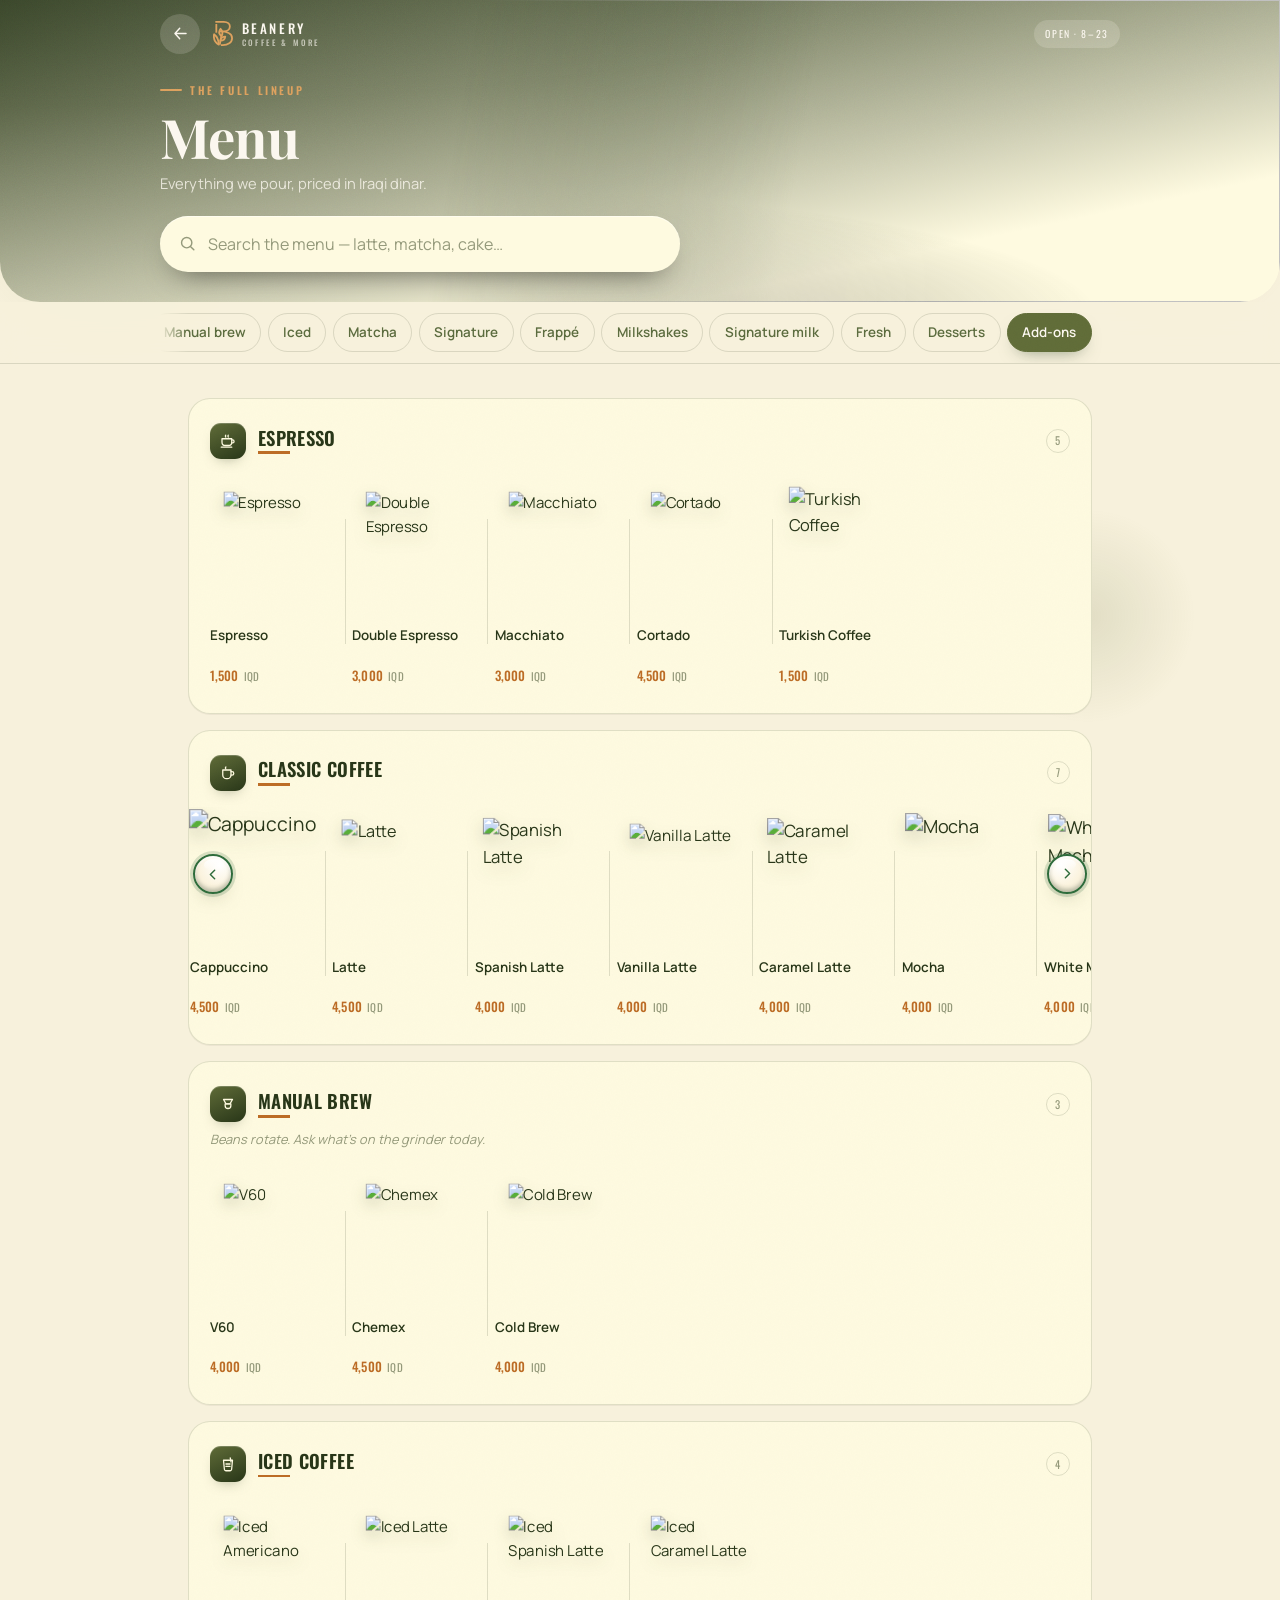
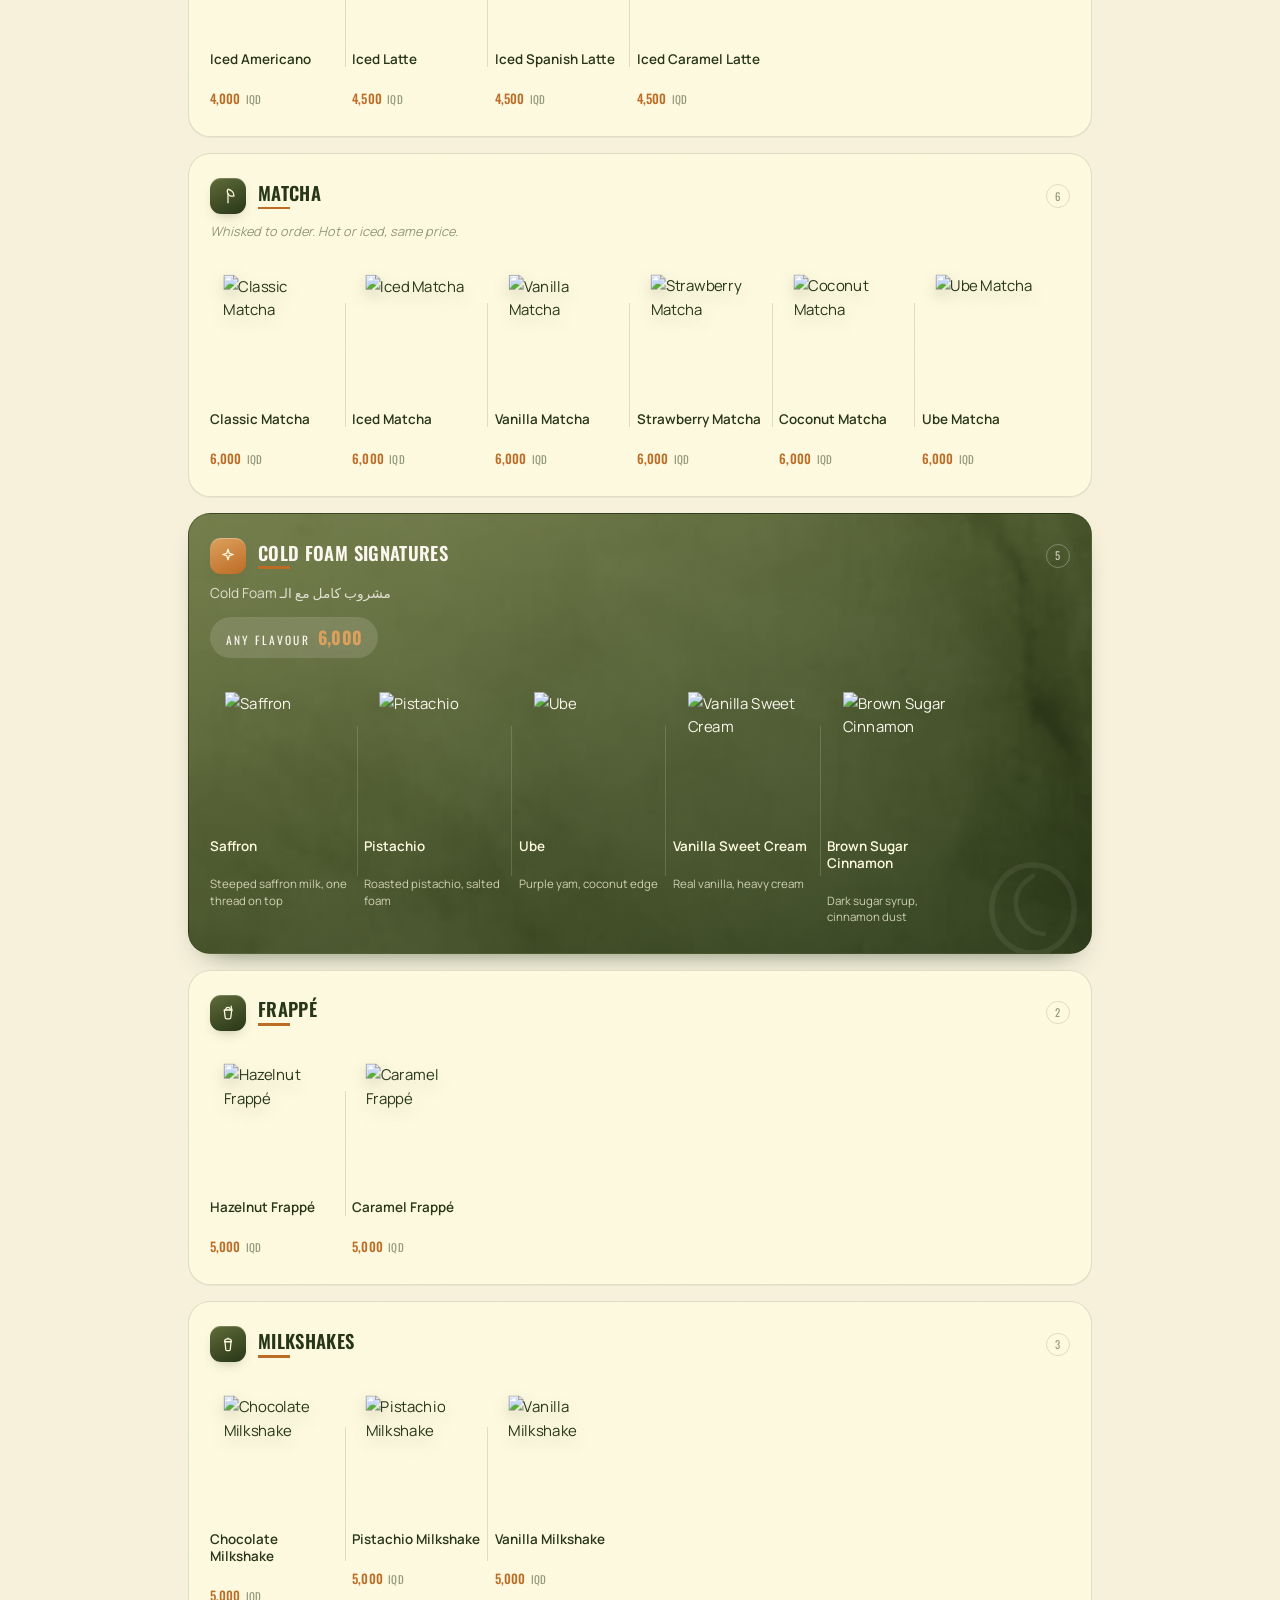
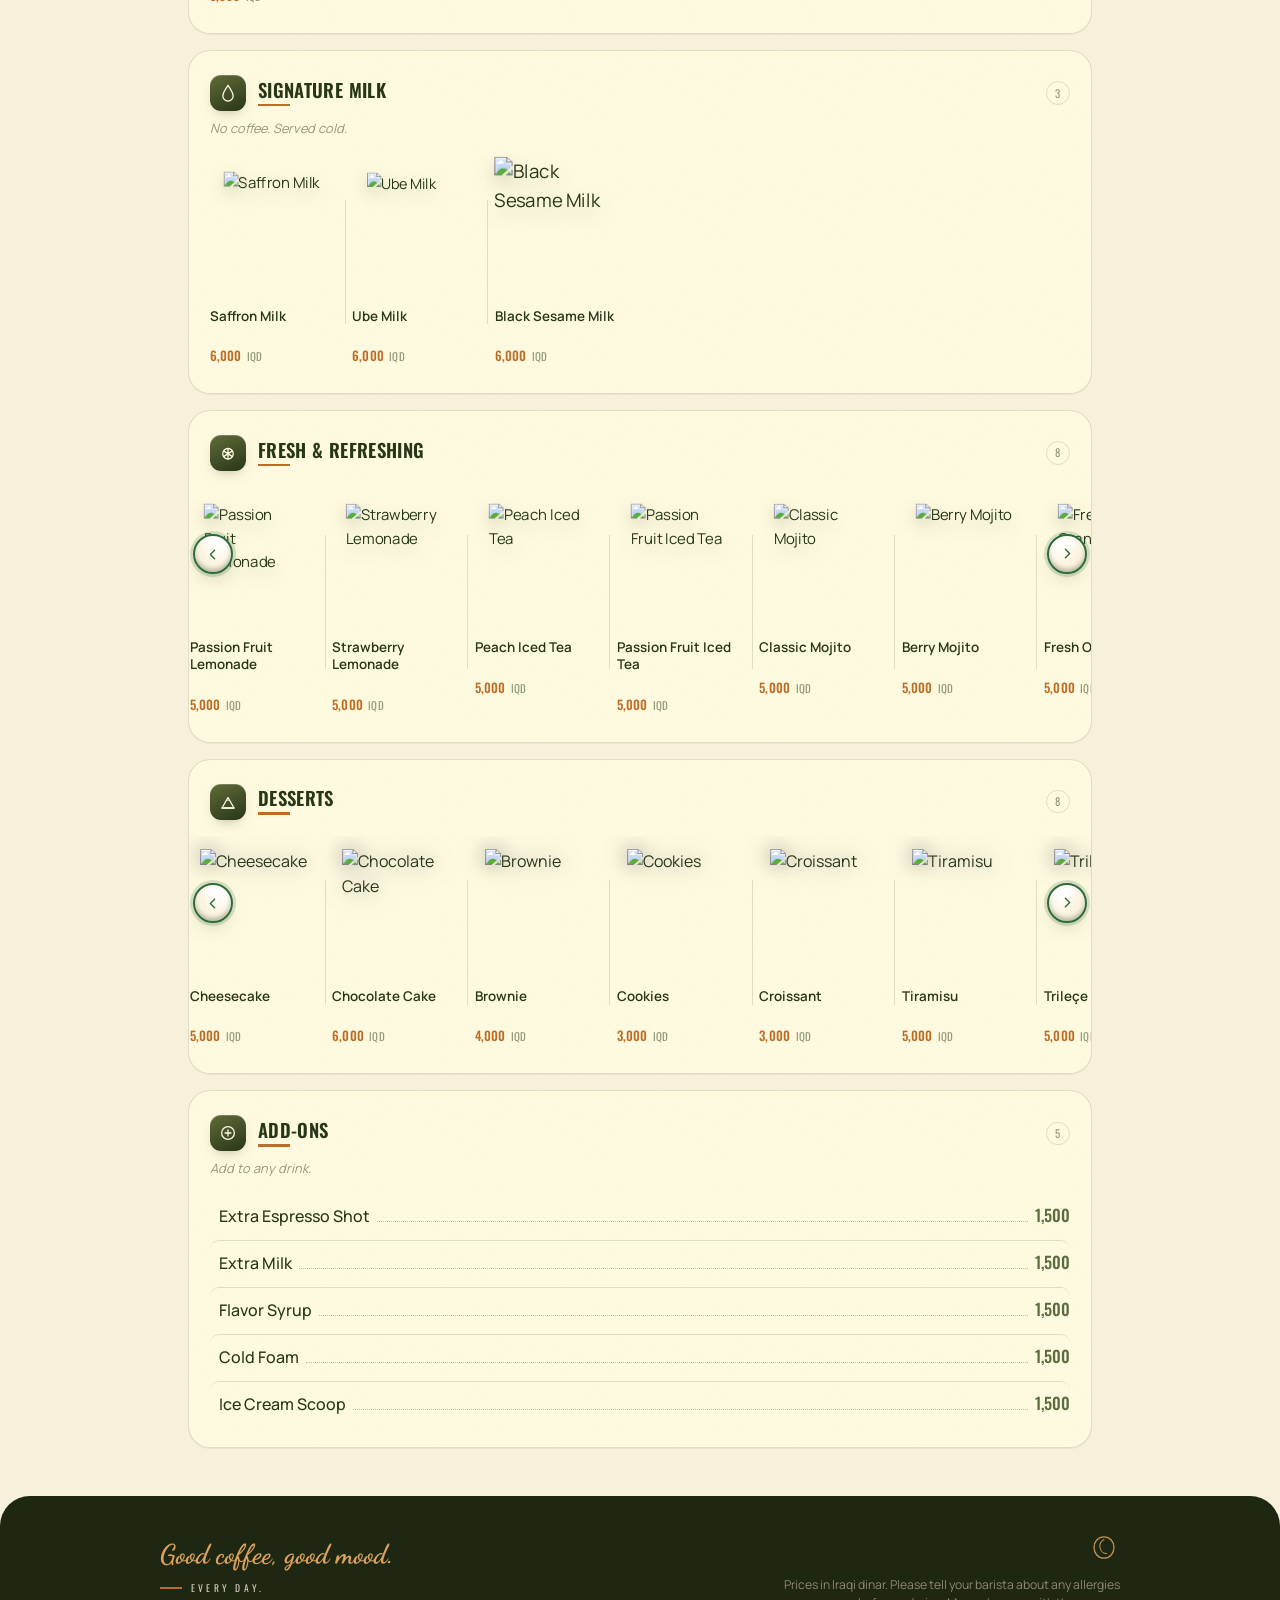
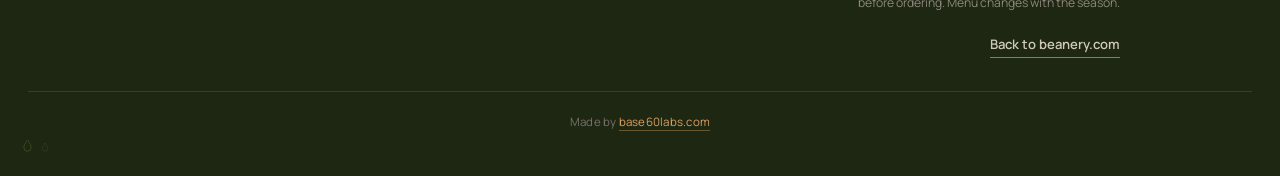
==== commit f85c1bdc: "Add files via upload" ====
--- a/index.html
+++ b/index.html
@@ -3,787 +3,804 @@
 
 <head>
   <meta charset="utf-8">
-  <meta name="viewport" content="width=device-width, initial-scale=1">
-  <title>Beanery Cafe — Ankawa, Erbil</title>
+  <meta name="viewport" content="width=device-width, initial-scale=1, viewport-fit=cover">
+  <title>Menu — Beanery Coffee &amp; More</title>
   <meta name="description"
-    content="Coffee bar in Ankawa, Erbil. Espresso, manual brew, matcha and the saffron cold foam. Forty-six drinks, eight desserts, open every day 7am–12am.">
-  <link rel="canonical" href="https://beanery.iq/">
-
-  <meta property="og:type" content="website">
-  <meta property="og:title" content="Beanery Cafe">
-  <meta property="og:description" content="A flavor that lifts your mood. Every day. Ankawa, Erbil.">
-  <meta property="og:image" content="https://beanery.iq/images/hero-3.png">
-  <!-- og:image stays PNG on purpose: several scrapers still do not decode webp. -->
-  <meta property="og:url" content="https://beanery.iq/">
-  <meta name="theme-color" content="#5FA366">
-
+    content="The full Beanery menu: espresso, manual brew, matcha, cold foam signatures, milkshakes, fresh drinks and desserts. Prices in Iraqi dinar.">
+  <meta name="theme-color" content="#283618" media="(prefers-color-scheme: light)">
+  <meta name="theme-color" content="#171F0F" media="(prefers-color-scheme: dark)">
   <link rel="icon" href="favicon.svg" type="image/svg+xml">
+  <link rel="apple-touch-icon" href="favicon.svg">
   <link rel="preconnect" href="https://fonts.googleapis.com">
   <link rel="preconnect" href="https://fonts.gstatic.com" crossorigin>
-  <link rel="preload" as="image" href="images/hero-3-trim.webp" type="image/webp" fetchpriority="high">
-  <link rel="stylesheet"
-    href="https://fonts.googleapis.com/css2?family=Fraunces:opsz,wght@9..144,500;9..144,600;9..144,800&family=Manrope:wght@400;500;600;700;800&family=Tajawal:wght@400;500;700&display=swap">
-  <link rel="stylesheet" href="styles.css?v=4">
-
-  <!-- Runs during parse. Reveal animations are scoped to .js, so with
-     JavaScript off every element is simply visible rather than stuck
-     at opacity 0. -->
-  <script>document.documentElement.className += " js";</script>
+  <link
+    href="https://fonts.googleapis.com/css2?family=Dancing+Script:wght@700&family=Oswald:wght@300;400;500;600&family=Playfair+Display:wght@600;700&family=Manrope:wght@400;500;600;700&display=swap"
+    rel="stylesheet">
+  <link rel="stylesheet" href="menu.css?v=4">
 </head>
 
 <body>
-  <a class="skip" href="#counter">Skip to the drinks</a>
-
-  <!-- ═══════════════════════════════════════════════════════════
-     ILLUSTRATION SPRITE
-
-     Every mark is line art: fill:none, stroke:currentColor. That way
-     ONE symbol works on cream, on green and on charcoal — the colour
-     comes from whatever `color` the instance inherits, and there is no
-     second copy of anything to keep in sync.
-
-     Motifs are drawn from the drink itself — beans, steam, splashes,
-     cups, swirls. No leaves, no branches, no foliage.
-
-     NOTE FOR MINIFICATION: `viewBox`, `preserveAspectRatio`,
-     `stroke-linecap` and `vector-effect` are case-sensitive. An HTML
-     minifier run with caseSensitive:false will silently destroy every
-     symbol below with no error. Keep caseSensitive:true.
-     ═══════════════════════════════════════════════════════════ -->
-  <svg class="sprite" aria-hidden="true" focusable="false" width="0" height="0">
-    <defs>
-
-      <!-- The crease runs along the LONG axis. An offset crease reads as an
-         eye at 30px, which is where these actually get used. -->
-      <symbol id="i-bean" viewBox="0 0 44 30">
-        <path d="M22 2.5c11 0 19.5 5.4 19.5 12.5S33 27.5 22 27.5 2.5 22.1 2.5 15 11 2.5 22 2.5Z" />
-        <path d="M7 15q7.5-6 15 0t15 0" />
-      </symbol>
-
-      <symbol id="i-steam" viewBox="0 0 46 52">
-        <path d="M11 48c-5-7-1-11 1.5-15S16 25 11 18s0-13 0-13" />
-        <path d="M25 48c-5-7-1-11 1.5-15S30 25 25 18s0-13 0-13" />
-        <path d="M39 44c-4-6-.8-9 1.2-12.4S42.5 24 38.5 18.4" />
-      </symbol>
-
-      <symbol id="i-squiggle" viewBox="0 0 180 18">
-        <path d="M3 12c14-11 27 5 41-4s27 9 41-1 27 8 41-1 12 0 12 0" />
-      </symbol>
-
-      <symbol id="i-arrow" viewBox="0 0 92 66">
-        <path d="M4 8c22 3 46 14 60 32 4 5 7 11 8 17" />
-        <path d="M56 55c6 .6 11 1.5 16 2.4M74 38c-1 7-1.4 13.4-2 19.4" />
-      </symbol>
-
-      <symbol id="i-spark" viewBox="0 0 26 26">
-        <path
-          d="M13 1c1.4 6.4 5.2 10.2 11.6 11.6C18.2 14 14.4 17.8 13 24.2 11.6 17.8 7.8 14 1.4 12.6 7.8 11.2 11.6 7.4 13 1Z" />
-      </symbol>
-
-      <symbol id="i-drops" viewBox="0 0 64 44">
-        <path d="M12 6c3.6 4.4 5.4 7.4 5.4 9.8A5.4 5.4 0 0 1 6.6 15.8C6.6 13.4 8.4 10.4 12 6Z" />
-        <path d="M34 20c2.8 3.4 4.2 5.8 4.2 7.6a4.2 4.2 0 0 1-8.4 0c0-1.8 1.4-4.2 4.2-7.6Z" />
-        <path d="M54 4c2.2 2.7 3.3 4.6 3.3 6a3.3 3.3 0 0 1-6.6 0c0-1.4 1.1-3.3 3.3-6Z" />
-      </symbol>
-
-      <symbol id="i-cup" viewBox="0 0 60 74">
-        <path d="M9 22h42l-4.6 44a6 6 0 0 1-6 5.4H19.6a6 6 0 0 1-6-5.4Z" />
-        <path d="M5 14h50v8H5z" />
-        <path d="M16 36h28" />
-      </symbol>
-
-      <symbol id="i-swirl" viewBox="0 0 56 56">
-        <path d="M28 50c12 0 22-10 22-22S40 6 28 6 10 15 10 26s7 16 16 16 13-6 13-13-4-11-9-11-8 3-8 7 2 6 5 6" />
-      </symbol>
-
-      <symbol id="i-wave" viewBox="0 0 200 24">
-        <path d="M0 12c16.7-14 33.3 14 50 0s33.3-14 50 0 33.3 14 50 0 33.3-14 50 0" />
-      </symbol>
-
-      <!-- The lobed cloud. This is the page's structural shape, and it is
-         the one thing border-radius genuinely cannot draw: a CSS blob is
-         a four-corner superellipse, so at any real size it flattens back
-         into a circle. Six lobes is what makes it read as DRAWN.
-
-         Filled, not stroked — so it opts out of the .deco stroke rules
-         via .blobfill below. Still no foliage: this is the same shape
-         language as the splash and the crema swirl. -->
-      <symbol id="i-blob" viewBox="0 0 200 172">
-        <path
-          d="M100 8c30 0 45 15 50 37 25 0 45 17 45 40s-20 40-45 40c-5 22-22 39-50 39s-45-17-50-39C25 125 5 108 5 85s20-40 45-40C55 23 70 8 100 8Z" />
-      </symbol>
-
-      <!-- THE LOGO. Rebuilt as vector from the flat gold mark and the
-         print on the cup in hero-3.png — see images/logo.svg for the
-         full note on how it was traced and what to do if the original
-         vector file ever turns up.
-
-         This is the ONE place foliage is allowed on this page. It is
-         not decoration, it is the client's actual monogram; the "no
-         leaves" rule governs the illustration layer, not the mark.
-
-         Monoline: every stroke is 4.6 units in this viewBox. Weight is
-         set on the INSTANCE (.brand-logo) like every other symbol here,
-         because a <use> clone cannot be reached by descendant
-         selectors. -->
-      <symbol id="i-logo" viewBox="0 0 50.7 63.3">
-        <g transform="translate(-30.05 -16.4)">
-          <path d="M36 18.7 H57.8 C67.2 18.7 72.8 24 72.8 30.4 C72.8 36.9 67.2 42.6 57.8 42.6 H47
-                 C59.4 42.6 78.4 46 78.4 59.9 C78.4 71.5 67.2 77.4 55 77.4 H50" />
-          <path d="M38.5 24 V46" />
-          <path d="M51.2 54.8 C49.8 61.5 48.4 68.6 47.4 76.4" />
-          <path d="M49.2 36.2 C44.8 41.6 44.6 48.6 51.2 54.8 C56 47.8 54.4 41.4 49.2 36.2 Z" />
-          <path d="M32.8 49.8 C31 60.4 34.8 70.8 44.8 76.2 C44.4 64.8 40.2 55.4 32.8 49.8 Z" />
-          <path d="M61.2 55.8 C54.4 55.8 49.8 59.6 48.8 66.2 C56 66.2 60.2 62.2 61.2 55.8 Z" />
-        </g>
-      </symbol>
-
-      <!-- The logo's SILHOUETTE — the B as one solid shape, same
-         proportions and same waist notch as #i-logo, but closed down
-         the left where the real mark leaves its stem out.
-
-         It exists because the real mark is MONOLINE: masking an image
-         to those thin strokes leaves slivers, not a picture. Filling
-         the letter gives a shape big enough to hold a map while still
-         reading as the B. Currently used for the watermark above the
-         footer.
-
-         It was also the map's mask for a while. That is gone: a solid B
-         at map size stopped reading as a letter, and every shaped mask
-         clipped Google's attribution logo out of the bottom-left
-         corner, which their terms require stay visible. The map is a
-         plain rectangle now. -->
-
-      <symbol id="i-logo-solid" viewBox="0 0 50.7 63.3">
-        <path d="M5.95 0 H27.9 C38.5 0 45.1 5.9 45.1 13.9 C45.1 21.8 38.5 27.6 27.9 27.6
-               H24 C37.4 27.6 50.6 32.6 50.6 45.4 C50.6 56.3 40 63.3 25.5 63.3
-               H5.95 Z" />
-      </symbol>
-
-    </defs>
+
+  <svg class="sprite" aria-hidden="true" focusable="false" xmlns="http://www.w3.org/2000/svg">
+    <!-- the real Beanery monogram — geometry from logo.svg, kept in its
+         tracing space via the group transform so it stays comparable to the
+         source file. stroke is currentColor (not logo.svg's hardcoded gold)
+         so it keeps inheriting --gold-soft and the dark-mode palette. -->
+    <symbol id="i-b" viewBox="0 0 50.7 63.3">
+      <g transform="translate(-30.05 -16.4)" fill="none" stroke="currentColor" stroke-width="4.6" stroke-linecap="butt"
+        stroke-linejoin="round">
+        <path d="M36 18.7 H57.8 C67.2 18.7 72.8 24 72.8 30.4 C72.8 36.9 67.2 42.6 57.8 42.6 H47
+             C59.4 42.6 78.4 46 78.4 59.9 C78.4 71.5 67.2 77.4 55 77.4 H50" />
+        <path d="M38.5 24 V46" />
+        <path d="M51.2 54.8 C49.8 61.5 48.4 68.6 47.4 76.4" />
+        <path d="M49.2 36.2 C44.8 41.6 44.6 48.6 51.2 54.8 C56 47.8 54.4 41.4 49.2 36.2 Z" />
+        <path d="M32.8 49.8 C31 60.4 34.8 70.8 44.8 76.2 C44.4 64.8 40.2 55.4 32.8 49.8 Z" />
+        <path d="M61.2 55.8 C54.4 55.8 49.8 59.6 48.8 66.2 C56 66.2 60.2 62.2 61.2 55.8 Z" />
+      </g>
+    </symbol>
+    <symbol id="i-search" viewBox="0 0 24 24" fill="none" stroke="currentColor" stroke-width="1.8"
+      stroke-linecap="round">
+      <circle cx="11" cy="11" r="6.5" />
+      <path d="m16 16 4 4" />
+    </symbol>
+    <symbol id="i-x" viewBox="0 0 24 24" fill="none" stroke="currentColor" stroke-width="2" stroke-linecap="round">
+      <path d="m7 7 10 10M17 7 7 17" />
+    </symbol>
+    <symbol id="i-up" viewBox="0 0 24 24" fill="none" stroke="currentColor" stroke-width="1.9" stroke-linecap="round"
+      stroke-linejoin="round">
+      <path d="M12 19V6M6 11.5 12 5.5l6 6" />
+    </symbol>
+    <symbol id="i-back" viewBox="0 0 24 24" fill="none" stroke="currentColor" stroke-width="1.8" stroke-linecap="round"
+      stroke-linejoin="round">
+      <path d="M19 12H6M11 5.5 5 12l6 6.5" />
+    </symbol>
+    <symbol id="i-bean" viewBox="0 0 48 40">
+      <path d="M24 4c9 0 15 7.5 15 16S33 36 24 36 9 28.5 9 20 15 4 24 4Z" fill="none" stroke="currentColor"
+        stroke-width="2" />
+      <path d="M24 8c-5 3-7 7-6 12s5 9 10 9" fill="none" stroke="currentColor" stroke-width="1.6"
+        stroke-linecap="round" />
+    </symbol>
+    <symbol id="i-drop" viewBox="0 0 24 28">
+      <path d="M12 2c5 7 8 12.5 8 16.5A8 8 0 1 1 4 18.5C4 14.5 7 9 12 2Z" fill="none" stroke="currentColor"
+        stroke-width="2" stroke-linejoin="round" />
+    </symbol>
+    <symbol id="i-arrow" viewBox="0 0 24 24" fill="none" stroke="currentColor" stroke-width="2" stroke-linecap="round"
+      stroke-linejoin="round">
+      <path d="M8 16 16 8M9 8h7v7" />
+    </symbol>
+    <symbol id="i-cat-espresso" viewBox="0 0 24 24" fill="none" stroke="currentColor" stroke-width="1.7"
+      stroke-linecap="round" stroke-linejoin="round">
+      <path d="M4 9h13v4.5A4.5 4.5 0 0 1 12.5 18h-4A4.5 4.5 0 0 1 4 13.5V9Z" />
+      <path d="M17 10.6h1.1a2 2 0 0 1 0 4H17" />
+      <path d="M3 20.2h14" />
+      <path d="M9 4.2c-.8.9-.8 1.6 0 2.5M12.4 4.2c-.8.9-.8 1.6 0 2.5" />
+    </symbol>
+    <symbol id="i-cat-mug" viewBox="0 0 24 24" fill="none" stroke="currentColor" stroke-width="1.7"
+      stroke-linecap="round" stroke-linejoin="round">
+      <path d="M5 8h11v6.5a5 5 0 0 1-5 5h-1a5 5 0 0 1-5-5V8Z" />
+      <path d="M16 10.2h1.4a2.3 2.3 0 0 1 0 4.6H16" />
+      <path d="M9.2 4c-1 1-1 1.8 0 2.8" />
+    </symbol>
+    <symbol id="i-cat-brew" viewBox="0 0 24 24" fill="none" stroke="currentColor" stroke-width="1.7"
+      stroke-linecap="round" stroke-linejoin="round">
+      <path d="M6 6h12l-3.4 5.8H9.4L6 6Z" />
+      <path d="M8.2 11.8h7.6v2.4a3.8 3.8 0 0 1-3.8 3.8 3.8 3.8 0 0 1-3.8-3.8v-2.4Z" />
+    </symbol>
+    <symbol id="i-cat-iced" viewBox="0 0 24 24" fill="none" stroke="currentColor" stroke-width="1.7"
+      stroke-linecap="round" stroke-linejoin="round">
+      <path d="M6 7h12l-1.2 12.3a2 2 0 0 1-2 1.7H9.2a2 2 0 0 1-2-1.7L6 7Z" />
+      <path d="M15 4l1 5" />
+      <path d="M9.3 12h5.4M9.3 15.2h5.4" />
+    </symbol>
+    <symbol id="i-cat-matcha" viewBox="0 0 24 24" fill="none" stroke="currentColor" stroke-width="1.7"
+      stroke-linecap="round" stroke-linejoin="round">
+      <path d="M12 3c5 1 8 5 8 9-4 1-9-1-9-6 0-1 .3-2 1-3Z" />
+      <path d="M12 21V9" />
+    </symbol>
+    <symbol id="i-cat-star" viewBox="0 0 24 24" fill="none" stroke="currentColor" stroke-width="1.7"
+      stroke-linejoin="round">
+      <path d="M12 3l1.8 5.6L19 10l-5.2 1.4L12 17l-1.8-5.6L5 10l5.2-1.4L12 3Z" />
+    </symbol>
+    <symbol id="i-cat-frappe" viewBox="0 0 24 24" fill="none" stroke="currentColor" stroke-width="1.7"
+      stroke-linecap="round" stroke-linejoin="round">
+      <path d="M7 8h10l-1.3 10.2a2 2 0 0 1-2 1.7h-3.4a2 2 0 0 1-2-1.7L7 8Z" />
+      <path d="M9 8c0-2.1 1.3-3.4 3-3.4S15 5.9 15 8" />
+      <path d="M16.2 3l1 5.6" />
+    </symbol>
+    <symbol id="i-cat-shake" viewBox="0 0 24 24" fill="none" stroke="currentColor" stroke-width="1.7"
+      stroke-linecap="round" stroke-linejoin="round">
+      <path d="M8 9h8l-1 10.4a1.6 1.6 0 0 1-1.6 1.5h-2.8A1.6 1.6 0 0 1 9 19.4L8 9Z" />
+      <path d="M7.4 9c0-2.4 2-3.8 4.6-3.8S16.6 6.6 16.6 9" />
+      <circle cx="12" cy="4.3" r="1.1" fill="currentColor" stroke="none" />
+    </symbol>
+    <symbol id="i-cat-citrus" viewBox="0 0 24 24" fill="none" stroke="currentColor" stroke-width="1.7"
+      stroke-linecap="round">
+      <circle cx="12" cy="13" r="7" />
+      <path d="M12 6v14M6.6 9.5l10.8 7M6.6 16.5l10.8-7" />
+    </symbol>
+    <symbol id="i-cat-cake" viewBox="0 0 24 24" fill="none" stroke="currentColor" stroke-width="1.7"
+      stroke-linecap="round" stroke-linejoin="round">
+      <path d="M4 20 12 6l8 14H4Z" />
+      <path d="M4 20h16" />
+      <circle cx="12" cy="9.6" r="1.1" fill="currentColor" stroke="none" />
+    </symbol>
+    <symbol id="i-cat-plus" viewBox="0 0 24 24" fill="none" stroke="currentColor" stroke-width="1.7"
+      stroke-linecap="round">
+      <circle cx="12" cy="12" r="8.5" />
+      <path d="M12 8v8M8 12h8" />
+    </symbol>
+    <symbol id="i-leaf" viewBox="0 0 24 24" fill="none" stroke="currentColor" stroke-width="1.5" stroke-linecap="round"
+      stroke-linejoin="round">
+      <path d="M4 20C4 10 11 4 20 4c0 9-6 16-16 16Z" />
+      <path d="M6 18C10 14 13 11 18 6" />
+    </symbol>
+    <symbol id="i-chev" viewBox="0 0 24 24" fill="none" stroke="currentColor" stroke-width="2" stroke-linecap="round"
+      stroke-linejoin="round">
+      <path d="m9 6 6 6-6 6" />
+    </symbol>
   </svg>
 
-  <!-- ═══════════════════════════════════════════════════════════
-     HEADER — cream ground, one gold hairline.
-     Nothing floats, nothing blurs.
-     ═══════════════════════════════════════════════════════════ -->
-  <header class="site-head">
-    <div class="wrap head-in">
-      <a class="brand" href="/">
-        <span class="brand-mark" aria-hidden="true">
-          <svg class="brand-logo" focusable="false">
-            <use href="#i-logo" />
-          </svg>
-        </span>
-        <span class="brand-name">
-          <span class="brand-word">Beanery</span>
-          <span class="brand-sub">Cafe</span>
-        </span>
+
+  <!-- ══ HEADER ══ -->
+  <header class="mhead" id="top">
+    <div class="mhead__deco" aria-hidden="true">
+      <div class="mhead__photo-wrap">
+        <img class="mhead__photo" src="assets/header-cup.jpg" data-alt-src="assets/header-frappe.jpg" alt=""
+          loading="eager" width="1400" height="740">
+      </div>
+    </div>
+    <div class="mhead__bar">
+      <a class="mhead__back" href="../" aria-label="Back to the Beanery site">
+        <svg aria-hidden="true">
+          <use href="#i-back" />
+        </svg>
       </a>
-
-      <nav class="nav" aria-label="Primary">
-        <a href="#counter">Drinks</a>
-        <a href="#board">The board</a>
-        <a href="#visit">Visit</a>
-      </nav>
-
-      <a class="btn btn-solid btn-sm" href="menu/">Full menu</a>
+      <div class="mhead__brand">
+        <svg class="mhead__b" aria-hidden="true">
+          <use href="#i-b" />
+        </svg>
+        <p>BEANERY<span>COFFEE &amp; MORE</span></p>
+      </div>
+      <span class="mhead__open">Open&nbsp;·&nbsp;8&ndash;23</span>
+    </div>
+
+    <div class="mhead__title">
+      <span class="mhead__kicker">The full lineup</span>
+      <h1>Menu</h1>
+      <p>Everything we pour, priced in Iraqi dinar.</p>
+    </div>
+
+    <div class="search">
+      <svg class="search__ico" aria-hidden="true">
+        <use href="#i-search" />
+      </svg>
+      <input id="q" type="search" inputmode="search" autocomplete="off"
+        placeholder="Search the menu — latte, matcha, cake…" aria-label="Search the menu">
+      <button id="clear" class="search__clear" type="button" hidden aria-label="Clear search">
+        <svg aria-hidden="true">
+          <use href="#i-x" />
+        </svg>
+      </button>
     </div>
   </header>
 
-  <main id="main">
-
-    <!-- ═══════════════════════════════════════════════════════════
-       HERO — one cream ground, organic green shapes, a floating cutout.
-
-       The old hero was two colour blocks meeting on a hard vertical
-       seam, because images/hero.png was a rectangular photo carrying
-       its own olive ground. hero-3.png is a cutout with the
-       green shape baked in, so there is no second ground to reconcile
-       and no seam to hide — the drink sits on the cream directly and
-       the page's own blobs run underneath it.
-       ═══════════════════════════════════════════════════════════ -->
-    <section class="hero">
-      <!-- Decorative only. aria-hidden, pointer-events:none, and every one
-         of them is positioned so it can never sit under running text. -->
-      <svg class="deco deco-bean-a" aria-hidden="true" focusable="false">
+  <!-- ══ STICKY CATEGORY NAV ══ -->
+  <nav class="cats" id="cats" aria-label="Menu sections">
+    <div class="cats__track">
+      <a href="#espresso" class="cat is-on">Espresso</a>
+      <a href="#classic" class="cat">Classic</a>
+      <a href="#manual" class="cat">Manual brew</a>
+      <a href="#iced" class="cat">Iced</a>
+      <a href="#matcha" class="cat">Matcha</a>
+      <a href="#signature" class="cat">Signature</a>
+      <a href="#frappe" class="cat">Frappé</a>
+      <a href="#shakes" class="cat">Milkshakes</a>
+      <a href="#milk" class="cat">Signature milk</a>
+      <a href="#fresh" class="cat">Fresh</a>
+      <a href="#desserts" class="cat">Desserts</a>
+      <a href="#addons" class="cat">Add-ons</a>
+    </div>
+  </nav>
+
+  <main id="menu">
+
+    <p class="noresults" id="noresults" hidden>Nothing matches that. <button type="button" id="resetSearch">Clear the
+        search</button></p>
+
+    <section class="sec" id="espresso">
+      <header class="sec__head">
+        <span class="sec__icon"><svg focusable="false">
+            <use href="#i-cat-espresso" />
+          </svg></span>
+        <h2>Espresso</h2>
+        <span class="sec__count">5</span>
+      </header>
+      <div class="cardrow">
+        <button class="cardrow__arrow cardrow__arrow--prev" type="button" aria-label="Scroll left"><svg
+            focusable="false">
+            <use href="#i-chev" />
+          </svg></button>
+        <div class="cardrow__track">
+          <article class="pcard">
+            <div class="pcard__photo"><img src="assets/single-espresso.png" alt="Espresso" loading="lazy"></div>
+            <h3 class="pcard__name">Espresso</h3>
+            <p class="pcard__price">1,500 <span>IQD</span></p>
+          </article>
+          <article class="pcard">
+            <div class="pcard__photo"><img src="assets/double-espresso.png" alt="Double Espresso" loading="lazy"></div>
+            <h3 class="pcard__name">Double Espresso</h3>
+            <p class="pcard__price">3,000 <span>IQD</span></p>
+          </article>
+          <article class="pcard">
+            <div class="pcard__photo"><img src="assets/macchiato.png" alt="Macchiato" loading="lazy"></div>
+            <h3 class="pcard__name">Macchiato</h3>
+            <p class="pcard__price">3,000 <span>IQD</span></p>
+          </article>
+          <article class="pcard">
+            <div class="pcard__photo"><img src="assets/cortado.png" alt="Cortado" loading="lazy"></div>
+            <h3 class="pcard__name">Cortado</h3>
+            <p class="pcard__price">4,500 <span>IQD</span></p>
+          </article>
+          <article class="pcard">
+            <div class="pcard__photo"><img src="assets/turkish-coffee.png" alt="Turkish Coffee" loading="lazy"></div>
+            <h3 class="pcard__name">Turkish Coffee</h3>
+            <p class="pcard__price">1,500 <span>IQD</span></p>
+          </article>
+        </div>
+        <button class="cardrow__arrow cardrow__arrow--next" type="button" aria-label="Scroll right"><svg
+            focusable="false">
+            <use href="#i-chev" />
+          </svg></button>
+      </div>
+    </section>
+
+    <section class="sec" id="classic">
+      <header class="sec__head">
+        <span class="sec__icon"><svg focusable="false">
+            <use href="#i-cat-mug" />
+          </svg></span>
+        <h2>Classic Coffee</h2>
+        <span class="sec__count">7</span>
+      </header>
+      <div class="cardrow">
+        <button class="cardrow__arrow cardrow__arrow--prev" type="button" aria-label="Scroll left"><svg
+            focusable="false">
+            <use href="#i-chev" />
+          </svg></button>
+        <div class="cardrow__track">
+          <article class="pcard">
+            <div class="pcard__photo"><img src="assets/cappuccino.png" alt="Cappuccino" loading="lazy"></div>
+            <h3 class="pcard__name">Cappuccino</h3>
+            <p class="pcard__price">4,500 <span>IQD</span></p>
+          </article>
+          <article class="pcard">
+            <div class="pcard__photo"><img src="assets/latte.png" alt="Latte" loading="lazy"></div>
+            <h3 class="pcard__name">Latte</h3>
+            <p class="pcard__price">4,500 <span>IQD</span></p>
+          </article>
+          <article class="pcard">
+            <div class="pcard__photo"><img src="assets/spanish-latte.png" alt="Spanish Latte" loading="lazy"></div>
+            <h3 class="pcard__name">Spanish Latte</h3>
+            <p class="pcard__price">4,000 <span>IQD</span></p>
+          </article>
+          <article class="pcard">
+            <div class="pcard__photo"><img src="assets/vanilla-latte.png" alt="Vanilla Latte" loading="lazy"></div>
+            <h3 class="pcard__name">Vanilla Latte</h3>
+            <p class="pcard__price">4,000 <span>IQD</span></p>
+          </article>
+          <article class="pcard">
+            <div class="pcard__photo"><img src="assets/caramel-latte.png" alt="Caramel Latte" loading="lazy"></div>
+            <h3 class="pcard__name">Caramel Latte</h3>
+            <p class="pcard__price">4,000 <span>IQD</span></p>
+          </article>
+          <article class="pcard">
+            <div class="pcard__photo"><img src="assets/mocha.png" alt="Mocha" loading="lazy"></div>
+            <h3 class="pcard__name">Mocha</h3>
+            <p class="pcard__price">4,000 <span>IQD</span></p>
+          </article>
+          <article class="pcard">
+            <div class="pcard__photo"><img src="assets/white-mocha.png" alt="White Mocha" loading="lazy"></div>
+            <h3 class="pcard__name">White Mocha</h3>
+            <p class="pcard__price">4,000 <span>IQD</span></p>
+          </article>
+        </div>
+        <button class="cardrow__arrow cardrow__arrow--next" type="button" aria-label="Scroll right"><svg
+            focusable="false">
+            <use href="#i-chev" />
+          </svg></button>
+      </div>
+    </section>
+
+    <section class="sec" id="manual">
+      <header class="sec__head">
+        <span class="sec__icon"><svg focusable="false">
+            <use href="#i-cat-brew" />
+          </svg></span>
+        <h2>Manual Brew</h2>
+        <span class="sec__count">3</span>
+      </header>
+      <p class="sec__note">Beans rotate. Ask what&rsquo;s on the grinder today.</p>
+      <div class="cardrow">
+        <button class="cardrow__arrow cardrow__arrow--prev" type="button" aria-label="Scroll left"><svg
+            focusable="false">
+            <use href="#i-chev" />
+          </svg></button>
+        <div class="cardrow__track">
+          <article class="pcard">
+            <div class="pcard__photo"><img src="assets/brew.png" alt="V60" loading="lazy"></div>
+            <h3 class="pcard__name">V60</h3>
+            <p class="pcard__price">4,000 <span>IQD</span></p>
+          </article>
+          <article class="pcard">
+            <div class="pcard__photo"><img src="assets/brew.png" alt="Chemex" loading="lazy"></div>
+            <h3 class="pcard__name">Chemex</h3>
+            <p class="pcard__price">4,500 <span>IQD</span></p>
+          </article>
+          <article class="pcard">
+            <div class="pcard__photo"><img src="assets/amricano.png" alt="Cold Brew" loading="lazy"></div>
+            <h3 class="pcard__name">Cold Brew</h3>
+            <p class="pcard__price">4,000 <span>IQD</span></p>
+          </article>
+        </div>
+        <button class="cardrow__arrow cardrow__arrow--next" type="button" aria-label="Scroll right"><svg
+            focusable="false">
+            <use href="#i-chev" />
+          </svg></button>
+      </div>
+    </section>
+
+    <section class="sec" id="iced">
+      <header class="sec__head">
+        <span class="sec__icon"><svg focusable="false">
+            <use href="#i-cat-iced" />
+          </svg></span>
+        <h2>Iced Coffee</h2>
+        <span class="sec__count">4</span>
+      </header>
+      <div class="cardrow">
+        <button class="cardrow__arrow cardrow__arrow--prev" type="button" aria-label="Scroll left"><svg
+            focusable="false">
+            <use href="#i-chev" />
+          </svg></button>
+        <div class="cardrow__track">
+          <article class="pcard">
+            <div class="pcard__photo"><img src="assets/amricano.png" alt="Iced Americano" loading="lazy"></div>
+            <h3 class="pcard__name">Iced Americano</h3>
+            <p class="pcard__price">4,000 <span>IQD</span></p>
+          </article>
+          <article class="pcard">
+            <div class="pcard__photo"><img src="assets/iced-latte.png" alt="Iced Latte" loading="lazy"></div>
+            <h3 class="pcard__name">Iced Latte</h3>
+            <p class="pcard__price">4,500 <span>IQD</span></p>
+          </article>
+          <article class="pcard">
+            <div class="pcard__photo"><img src="assets/iced-spanish-latte.png" alt="Iced Spanish Latte" loading="lazy">
+            </div>
+            <h3 class="pcard__name">Iced Spanish Latte</h3>
+            <p class="pcard__price">4,500 <span>IQD</span></p>
+          </article>
+          <article class="pcard">
+            <div class="pcard__photo"><img src="assets/iced-caramel-latte.png" alt="Iced Caramel Latte" loading="lazy">
+            </div>
+            <h3 class="pcard__name">Iced Caramel Latte</h3>
+            <p class="pcard__price">4,500 <span>IQD</span></p>
+          </article>
+        </div>
+        <button class="cardrow__arrow cardrow__arrow--next" type="button" aria-label="Scroll right"><svg
+            focusable="false">
+            <use href="#i-chev" />
+          </svg></button>
+      </div>
+    </section>
+
+    <section class="sec" id="matcha">
+      <header class="sec__head">
+        <span class="sec__icon"><svg focusable="false">
+            <use href="#i-cat-matcha" />
+          </svg></span>
+        <h2>Matcha</h2>
+        <span class="sec__count">6</span>
+      </header>
+      <p class="sec__note">Whisked to order. Hot or iced, same price.</p>
+      <div class="cardrow">
+        <button class="cardrow__arrow cardrow__arrow--prev" type="button" aria-label="Scroll left"><svg
+            focusable="false">
+            <use href="#i-chev" />
+          </svg></button>
+        <div class="cardrow__track">
+          <article class="pcard">
+            <div class="pcard__photo"><img src="assets/matcha.png" alt="Classic Matcha" loading="lazy"></div>
+            <h3 class="pcard__name">Classic Matcha</h3>
+            <p class="pcard__price">6,000 <span>IQD</span></p>
+          </article>
+          <article class="pcard">
+            <div class="pcard__photo"><img src="assets/matcha.png" alt="Iced Matcha" loading="lazy"></div>
+            <h3 class="pcard__name">Iced Matcha</h3>
+            <p class="pcard__price">6,000 <span>IQD</span></p>
+          </article>
+          <article class="pcard">
+            <div class="pcard__photo"><img src="assets/matcha-vanilla.png" alt="Vanilla Matcha" loading="lazy"></div>
+            <h3 class="pcard__name">Vanilla Matcha</h3>
+            <p class="pcard__price">6,000 <span>IQD</span></p>
+          </article>
+          <article class="pcard">
+            <div class="pcard__photo"><img src="assets/match-strawberry.png" alt="Strawberry Matcha" loading="lazy">
+            </div>
+            <h3 class="pcard__name">Strawberry Matcha</h3>
+            <p class="pcard__price">6,000 <span>IQD</span></p>
+          </article>
+          <article class="pcard">
+            <div class="pcard__photo"><img src="assets/matcha-coconut.png" alt="Coconut Matcha" loading="lazy"></div>
+            <h3 class="pcard__name">Coconut Matcha</h3>
+            <p class="pcard__price">6,000 <span>IQD</span></p>
+          </article>
+          <article class="pcard">
+            <div class="pcard__photo"><img src="assets/matcha-ube.png" alt="Ube Matcha" loading="lazy"></div>
+            <h3 class="pcard__name">Ube Matcha</h3>
+            <p class="pcard__price">6,000 <span>IQD</span></p>
+          </article>
+        </div>
+        <button class="cardrow__arrow cardrow__arrow--next" type="button" aria-label="Scroll right"><svg
+            focusable="false">
+            <use href="#i-chev" />
+          </svg></button>
+      </div>
+    </section>
+
+    <!-- signature: the one thing that gets full billing -->
+    <section class="sec sec--feature" id="signature">
+      <svg class="sec--feature__mark" aria-hidden="true" focusable="false">
         <use href="#i-bean" />
       </svg>
-      <svg class="deco deco-bean-b" aria-hidden="true" focusable="false">
-        <use href="#i-bean" />
+      <header class="sec__head">
+        <span class="sec__icon sec__icon--gold"><svg focusable="false">
+            <use href="#i-cat-star" />
+          </svg></span>
+        <h2>Cold Foam Signatures</h2>
+        <span class="sec__count">5</span>
+      </header>
+      <p class="sec__note sec__note--ar">
+        <bdi lang="ar" dir="rtl">مشروب كامل مع الـ Cold Foam</bdi>
+      </p>
+      <p class="feature__price">Any flavour <b>6,000</b></p>
+      <div class="cardrow">
+        <button class="cardrow__arrow cardrow__arrow--prev" type="button" aria-label="Scroll left"><svg
+            focusable="false">
+            <use href="#i-chev" />
+          </svg></button>
+        <div class="cardrow__track">
+          <article class="pcard">
+            <div class="pcard__photo"><img src="assets/cfs-saffron.png" alt="Saffron" loading="lazy"></div>
+            <h3 class="pcard__name">Saffron</h3>
+            <p class="pcard__desc">Steeped saffron milk, one thread on top</p>
+          </article>
+          <article class="pcard">
+            <div class="pcard__photo"><img src="assets/cfs-pistachio.png" alt="Pistachio" loading="lazy"></div>
+            <h3 class="pcard__name">Pistachio</h3>
+            <p class="pcard__desc">Roasted pistachio, salted foam</p>
+          </article>
+          <article class="pcard">
+            <div class="pcard__photo"><img src="assets/cfs-ube.png" alt="Ube" loading="lazy"></div>
+            <h3 class="pcard__name">Ube</h3>
+            <p class="pcard__desc">Purple yam, coconut edge</p>
+          </article>
+          <article class="pcard">
+            <div class="pcard__photo"><img src="assets/cfs-vanilla.png" alt="Vanilla Sweet Cream" loading="lazy"></div>
+            <h3 class="pcard__name">Vanilla Sweet Cream</h3>
+            <p class="pcard__desc">Real vanilla, heavy cream</p>
+          </article>
+          <article class="pcard">
+            <div class="pcard__photo"><img src="assets/cfs-ciminin.png" alt="Brown Sugar Cinnamon" loading="lazy"></div>
+            <h3 class="pcard__name">Brown Sugar Cinnamon</h3>
+            <p class="pcard__desc">Dark sugar syrup, cinnamon dust</p>
+          </article>
+        </div>
+        <button class="cardrow__arrow cardrow__arrow--next" type="button" aria-label="Scroll right"><svg
+            focusable="false">
+            <use href="#i-chev" />
+          </svg></button>
+      </div>
+    </section>
+
+    <section class="sec" id="frappe">
+      <header class="sec__head">
+        <span class="sec__icon"><svg focusable="false">
+            <use href="#i-cat-frappe" />
+          </svg></span>
+        <h2>Frappé</h2>
+        <span class="sec__count">2</span>
+      </header>
+      <div class="cardrow">
+        <button class="cardrow__arrow cardrow__arrow--prev" type="button" aria-label="Scroll left"><svg
+            focusable="false">
+            <use href="#i-chev" />
+          </svg></button>
+        <div class="cardrow__track">
+          <article class="pcard">
+            <div class="pcard__photo"><img src="assets/frappe-hazelnut.png" alt="Hazelnut Frappé" loading="lazy"></div>
+            <h3 class="pcard__name">Hazelnut Frappé</h3>
+            <p class="pcard__price">5,000 <span>IQD</span></p>
+          </article>
+          <article class="pcard">
+            <div class="pcard__photo"><img src="assets/frappe-carmel.png" alt="Caramel Frappé" loading="lazy"></div>
+            <h3 class="pcard__name">Caramel Frappé</h3>
+            <p class="pcard__price">5,000 <span>IQD</span></p>
+          </article>
+        </div>
+        <button class="cardrow__arrow cardrow__arrow--next" type="button" aria-label="Scroll right"><svg
+            focusable="false">
+            <use href="#i-chev" />
+          </svg></button>
+      </div>
+    </section>
+
+    <section class="sec" id="shakes">
+      <header class="sec__head">
+        <span class="sec__icon"><svg focusable="false">
+            <use href="#i-cat-shake" />
+          </svg></span>
+        <h2>Milkshakes</h2>
+        <span class="sec__count">3</span>
+      </header>
+      <div class="cardrow">
+        <button class="cardrow__arrow cardrow__arrow--prev" type="button" aria-label="Scroll left"><svg
+            focusable="false">
+            <use href="#i-chev" />
+          </svg></button>
+        <div class="cardrow__track">
+          <article class="pcard">
+            <div class="pcard__photo"><img src="assets/chocolate-milkshake.png" alt="Chocolate Milkshake"
+                loading="lazy"></div>
+            <h3 class="pcard__name">Chocolate Milkshake</h3>
+            <p class="pcard__price">5,000 <span>IQD</span></p>
+          </article>
+          <article class="pcard">
+            <div class="pcard__photo"><img src="assets/pistachio-milkshake.png" alt="Pistachio Milkshake"
+                loading="lazy"></div>
+            <h3 class="pcard__name">Pistachio Milkshake</h3>
+            <p class="pcard__price">5,000 <span>IQD</span></p>
+          </article>
+          <article class="pcard">
+            <div class="pcard__photo"><img src="assets/vanilla-milkshake.png" alt="Vanilla Milkshake" loading="lazy">
+            </div>
+            <h3 class="pcard__name">Vanilla Milkshake</h3>
+            <p class="pcard__price">5,000 <span>IQD</span></p>
+          </article>
+        </div>
+        <button class="cardrow__arrow cardrow__arrow--next" type="button" aria-label="Scroll right"><svg
+            focusable="false">
+            <use href="#i-chev" />
+          </svg></button>
+      </div>
+    </section>
+
+    <section class="sec" id="milk">
+      <header class="sec__head">
+        <span class="sec__icon"><svg focusable="false">
+            <use href="#i-drop" />
+          </svg></span>
+        <h2>Signature Milk</h2>
+        <span class="sec__count">3</span>
+      </header>
+      <p class="sec__note">No coffee. Served cold.</p>
+      <div class="cardrow">
+        <button class="cardrow__arrow cardrow__arrow--prev" type="button" aria-label="Scroll left"><svg
+            focusable="false">
+            <use href="#i-chev" />
+          </svg></button>
+        <div class="cardrow__track">
+          <article class="pcard">
+            <div class="pcard__photo"><img src="assets/sm-saffron.png" alt="Saffron Milk" loading="lazy"></div>
+            <h3 class="pcard__name">Saffron Milk</h3>
+            <p class="pcard__price">6,000 <span>IQD</span></p>
+          </article>
+          <article class="pcard">
+            <div class="pcard__photo"><img src="assets/sm-ube.png" alt="Ube Milk" loading="lazy"></div>
+            <h3 class="pcard__name">Ube Milk</h3>
+            <p class="pcard__price">6,000 <span>IQD</span></p>
+          </article>
+          <article class="pcard">
+            <div class="pcard__photo"><img src="assets/sm-blacksesame.png" alt="Black Sesame Milk" loading="lazy"></div>
+            <h3 class="pcard__name">Black Sesame Milk</h3>
+            <p class="pcard__price">6,000 <span>IQD</span></p>
+          </article>
+        </div>
+        <button class="cardrow__arrow cardrow__arrow--next" type="button" aria-label="Scroll right"><svg
+            focusable="false">
+            <use href="#i-chev" />
+          </svg></button>
+      </div>
+    </section>
+
+    <section class="sec" id="fresh">
+      <header class="sec__head">
+        <span class="sec__icon"><svg focusable="false">
+            <use href="#i-cat-citrus" />
+          </svg></span>
+        <h2>Fresh &amp; Refreshing</h2>
+        <span class="sec__count">8</span>
+      </header>
+      <div class="cardrow">
+        <button class="cardrow__arrow cardrow__arrow--prev" type="button" aria-label="Scroll left"><svg
+            focusable="false">
+            <use href="#i-chev" />
+          </svg></button>
+        <div class="cardrow__track">
+          <article class="pcard">
+            <div class="pcard__photo"><img src="assets/passion-fruit-iced-tea.png" alt="Passion Fruit Lemonade"
+                loading="lazy"></div>
+            <h3 class="pcard__name">Passion Fruit Lemonade</h3>
+            <p class="pcard__price">5,000 <span>IQD</span></p>
+          </article>
+          <article class="pcard">
+            <div class="pcard__photo"><img src="assets/strawberry-lemonade.png" alt="Strawberry Lemonade"
+                loading="lazy"></div>
+            <h3 class="pcard__name">Strawberry Lemonade</h3>
+            <p class="pcard__price">5,000 <span>IQD</span></p>
+          </article>
+          <article class="pcard">
+            <div class="pcard__photo"><img src="assets/peach-iced-tea.png" alt="Peach Iced Tea" loading="lazy"></div>
+            <h3 class="pcard__name">Peach Iced Tea</h3>
+            <p class="pcard__price">5,000 <span>IQD</span></p>
+          </article>
+          <article class="pcard">
+            <div class="pcard__photo"><img src="assets/icetea-passionfruit.png" alt="Passion Fruit Iced Tea"
+                loading="lazy"></div>
+            <h3 class="pcard__name">Passion Fruit Iced Tea</h3>
+            <p class="pcard__price">5,000 <span>IQD</span></p>
+          </article>
+          <article class="pcard">
+            <div class="pcard__photo"><img src="assets/mojito.png" alt="Classic Mojito" loading="lazy"></div>
+            <h3 class="pcard__name">Classic Mojito</h3>
+            <p class="pcard__price">5,000 <span>IQD</span></p>
+          </article>
+          <article class="pcard">
+            <div class="pcard__photo"><img src="assets/berry-mojito.png" alt="Berry Mojito" loading="lazy"></div>
+            <h3 class="pcard__name">Berry Mojito</h3>
+            <p class="pcard__price">5,000 <span>IQD</span></p>
+          </article>
+          <article class="pcard">
+            <div class="pcard__photo"><img src="assets/orange-juice.png" alt="Fresh Orange Juice" loading="lazy"></div>
+            <h3 class="pcard__name">Fresh Orange Juice</h3>
+            <p class="pcard__price">5,000 <span>IQD</span></p>
+          </article>
+          <article class="pcard">
+            <div class="pcard__photo"><img src="assets/golden-lemon.png" alt="Golden Lemon" loading="lazy"></div>
+            <h3 class="pcard__name">Golden Lemon <b class="new">New</b></h3>
+            <p class="pcard__price">5,000 <span>IQD</span></p>
+          </article>
+        </div>
+        <button class="cardrow__arrow cardrow__arrow--next" type="button" aria-label="Scroll right"><svg
+            focusable="false">
+            <use href="#i-chev" />
+          </svg></button>
+      </div>
+    </section>
+
+    <section class="sec" id="desserts">
+      <header class="sec__head">
+        <span class="sec__icon"><svg focusable="false">
+            <use href="#i-cat-cake" />
+          </svg></span>
+        <h2>Desserts</h2>
+        <span class="sec__count">8</span>
+      </header>
+      <div class="cardrow">
+        <button class="cardrow__arrow cardrow__arrow--prev" type="button" aria-label="Scroll left"><svg
+            focusable="false">
+            <use href="#i-chev" />
+          </svg></button>
+        <div class="cardrow__track">
+          <article class="pcard">
+            <div class="pcard__photo"><img src="assets/cheesecake.png" alt="Cheesecake" loading="lazy"></div>
+            <h3 class="pcard__name">Cheesecake</h3>
+            <p class="pcard__price">5,000 <span>IQD</span></p>
+          </article>
+          <article class="pcard">
+            <div class="pcard__photo"><img src="assets/chocolate-cake.png" alt="Chocolate Cake" loading="lazy"></div>
+            <h3 class="pcard__name">Chocolate Cake</h3>
+            <p class="pcard__price">6,000 <span>IQD</span></p>
+          </article>
+          <article class="pcard">
+            <div class="pcard__photo"><img src="assets/brownie.png" alt="Brownie" loading="lazy"></div>
+            <h3 class="pcard__name">Brownie</h3>
+            <p class="pcard__price">4,000 <span>IQD</span></p>
+          </article>
+          <article class="pcard">
+            <div class="pcard__photo"><img src="assets/cookies.png" alt="Cookies" loading="lazy"></div>
+            <h3 class="pcard__name">Cookies</h3>
+            <p class="pcard__price">3,000 <span>IQD</span></p>
+          </article>
+          <article class="pcard">
+            <div class="pcard__photo"><img src="assets/croissant.png" alt="Croissant" loading="lazy"></div>
+            <h3 class="pcard__name">Croissant</h3>
+            <p class="pcard__price">3,000 <span>IQD</span></p>
+          </article>
+          <article class="pcard">
+            <div class="pcard__photo"><img src="assets/tiramisu.png" alt="Tiramisu" loading="lazy"></div>
+            <h3 class="pcard__name">Tiramisu</h3>
+            <p class="pcard__price">5,000 <span>IQD</span></p>
+          </article>
+          <article class="pcard">
+            <div class="pcard__photo"><img src="assets/trilece.png" alt="Trileçe" loading="lazy"></div>
+            <h3 class="pcard__name">Trileçe</h3>
+            <p class="pcard__price">5,000 <span>IQD</span></p>
+          </article>
+          <article class="pcard">
+            <div class="pcard__photo"><img src="assets/ice-cream-scoop.png" alt="Ice Cream Scoop" loading="lazy"></div>
+            <h3 class="pcard__name">Ice Cream Scoop</h3>
+            <p class="pcard__price">1,500 <span>IQD</span></p>
+          </article>
+        </div>
+        <button class="cardrow__arrow cardrow__arrow--next" type="button" aria-label="Scroll right"><svg
+            focusable="false">
+            <use href="#i-chev" />
+          </svg></button>
+      </div>
+    </section>
+
+    <section class="sec sec--addons" id="addons">
+      <header class="sec__head">
+        <span class="sec__icon"><svg focusable="false">
+            <use href="#i-cat-plus" />
+          </svg></span>
+        <h2>Add-ons</h2>
+        <span class="sec__count">5</span>
+      </header>
+      <p class="sec__note">Add to any drink.</p>
+      <ul class="list list--addons">
+        <li class="item"><span class="item__name">Extra Espresso Shot</span><span class="item__dots"
+            aria-hidden="true"></span><span class="item__price">1,500</span></li>
+        <li class="item"><span class="item__name">Extra Milk</span><span class="item__dots"
+            aria-hidden="true"></span><span class="item__price">1,500</span></li>
+        <li class="item"><span class="item__name">Flavor Syrup</span><span class="item__dots"
+            aria-hidden="true"></span><span class="item__price">1,500</span></li>
+        <li class="item"><span class="item__name">Cold Foam</span><span class="item__dots"
+            aria-hidden="true"></span><span class="item__price">1,500</span></li>
+        <li class="item"><span class="item__name">Ice Cream Scoop</span><span class="item__dots"
+            aria-hidden="true"></span><span class="item__price">1,500</span></li>
+      </ul>
+    </section>
+
+  </main>
+
+  <footer class="mfoot">
+    <div class="mfoot__inner">
+      <div class="mfoot__brand">
+        <p class="mfoot__script">Good coffee, good mood.</p>
+        <p class="mfoot__sub">EVERY DAY.</p>
+      </div>
+      <div class="mfoot__aside">
+        <svg class="mfoot__bean" aria-hidden="true" focusable="false">
+          <use href="#i-bean" />
+        </svg>
+        <p class="mfoot__note">
+          Prices in Iraqi dinar. Please tell your barista about any allergies before ordering.
+          Menu changes with the season.
+        </p>
+        <a class="mfoot__link" href="../">Back to beanery.com</a>
+      </div>
+    </div>
+    <p class="mfoot__credit">
+      Made by <a href="https://base60labs.com" target="_blank" rel="noopener noreferrer">base60labs.com</a>
+    </p>
+    <div class="mfoot__drips" aria-hidden="true">
+      <svg class="mfoot__drop mfoot__drop--a" focusable="false">
+        <use href="#i-drop" />
       </svg>
-      <svg class="deco deco-spark-a" aria-hidden="true" focusable="false">
-        <use href="#i-spark" />
+      <svg class="mfoot__drop mfoot__drop--b" focusable="false">
+        <use href="#i-drop" />
       </svg>
-      <span class="blob blob-hero" aria-hidden="true"></span>
-
-      <!-- The headline sits BESIDE the photograph; everything that
-         supports it sits UNDERNEATH both. Splitting the old single
-         .hero-type into these two blocks is what lets the grid do that
-         — see the grid-template-areas in styles.css. -->
-      <div class="hero-head">
-
-        <h1 class="hero-h1 reveal">
-          A flavor that<br>
-          <em class="hero-em">lifts your mood.<svg class="deco deco-under" viewBox="0 0 180 18"
-              preserveAspectRatio="none" aria-hidden="true" focusable="false">
-              <path d="M3 12c14-11 27 5 41-4s27 9 41-1 27 8 41-1 12 0 12 0" />
-            </svg></em>
-        </h1>
-
-        <!-- The Arabic half of the slogan, not a translation caption: it is
-           the line the shop actually uses. lang + dir are required or the
-           bidi algorithm mirrors the punctuation and the font stack falls
-           through to a system face. See .slogan-ar in styles.css. -->
-        <p class="slogan-ar reveal" lang="ar" dir="rtl">نكهة تِعدل المزاج</p>
-
-        <p class="every"><span class="every-rule" aria-hidden="true"></span>Every day &middot; 7 am &ndash; 12 am</p>
-      </div>
-
-      <div class="hero-sub">
-        <!-- The catchphrase, sitting directly under the tagline where it
-           gets read. It was below the buttons, which is the lowest
-           attention point in the hero.
-
-           It also explains the dollar bill in the hero photograph,
-           which was otherwise the one prop on the page with no reason
-           to be in frame. The maths is spelled out in #dollar.
-
-           "about" is load-bearing — 1,500 IQD is roughly $1.05-$1.15
-           and the rate drifts. Do not tighten it to "costs a dollar". -->
-        <p class="hero-kicker">
-          <span class="kicker-coin" aria-hidden="true">
-            <span class="kicker-coin-face">$1</span>
-          </span>
-          <span class="kicker-text">
-            Espresso still costs <em>about&nbsp;a&nbsp;dollar</em>
-          </span>
-        </p>
-
-        <p class="lede reveal">
-          Beans we pick ourselves, drinks pulled and whisked to order, and a
-          corner worth sitting in once you have one.
-        </p>
-
-        <p class="hero-cta">
-          <a class="btn btn-solid" href="#counter">See the drinks</a>
-          <a class="btn btn-line" href="menu/">Open the full menu</a>
-        </p>
-
-        <p class="hero-where">Ankawa &middot; Erbil</p>
-      </div>
-
-      <div class="hero-shot">
-        <!-- Rotating seal, straddling the colour seam. It carries the
-           tagline, so it is decoration that also says something. -->
-        <svg class="seal" viewBox="0 0 200 200" aria-hidden="true" focusable="false">
-          <defs>
-            <path id="seal-arc" d="M100 100 m-70 0 a70 70 0 1 1 140 0 a70 70 0 1 1 -140 0" />
-          </defs>
-          <circle class="seal-ring" cx="100" cy="100" r="92" />
-          <circle class="seal-ring seal-ring-in" cx="100" cy="100" r="48" />
-          <text class="seal-text">
-            <textPath href="#seal-arc" startOffset="0">
-              A FLAVOR THAT LIFTS YOUR MOOD &#183;
-            </textPath>
-          </text>
-          <use class="seal-bean" href="#i-bean" x="76" y="85" width="48" height="33" />
-        </svg>
-
-        <!-- A TRANSPARENT cutout carrying its own green blob, splash and
-           scattered beans. There is no panel behind it and no
-           object-fit crop — it floats on the cream directly, which is
-           what makes the blob read as part of the page rather than as a
-           photo in a box.
-
-           WHY "-trim": the supplied hero-3.png is 1672x941 but 27.2% of
-           its width is dead space on the left and 17.0% on the right —
-           nearly half the file is nothing. Beside the headline that
-           padding became a large unexplained gap that no amount of
-           column tuning could close, because the gap was inside the
-           image. This is cropped to the artwork's bounding box
-           (934x747), so it now sits tight to its own edges.
-
-           hero-3.png also arrived FLATTENED ON BLACK, unlike hero-1/2
-           which had real alpha. The trim keys that matte out: alpha
-           ramps over max-channel luma 16..64, but only across the black
-           region connected to the frame edge, so the dark coffee and
-           the beans inside the artwork stay opaque; the keyed rim is
-           then un-premultiplied (fg = px / alpha) so no black fringe
-           survives on cream. If you re-export the art, prefer a real
-           transparent PNG — the key is a rescue, not a pipeline.
-
-           The untrimmed originals are kept as hero-1/2/3.png. Regenerate
-           a trim by cropping to the alpha bbox — do not hand-crop, or the
-           framing drifts between png and webp and the <picture> fallback
-           will jump.
-
-           Swap to hero-2-trim.* for the iced splash version (923x762),
-           or hero-1-trim.* for the calmer one (966x729); update
-           width/height to match. -->
-
-        <picture>
-          <source srcset="images/hero-3-trim.webp" type="image/webp">
-          <img class="hero-img" src="images/hero-3-trim.png" width="934" height="747" fetchpriority="high"
-            decoding="async"
-            alt="A glass cup of Beanery espresso with the leaf-B mark on it, coffee beans and droplets scattered around, on a soft green organic backdrop.">
-        </picture>
-      </div>
-    </section>
-
-
-    <!-- ═══════════════════════════════════════════════════════════
-       ON THE COUNTER — filter chips over the card deck.
-
-       Five cards on a turntable. Only three are ever visible: the one
-       in front and one peeking each side. Everything further round is
-       parked at opacity 0. Swipe, drag, arrows, dots and the keyboard
-       all drive the same goTo().
-
-       The signature is the one green card — that is what marks it as
-       featured, so it carries no "featured" label.
-
-       IMAGE HONESTY: all five are now real product photographs. The
-       saffron and ube-matcha illustrated stand-ins have been replaced
-       with cutouts from the menu's asset set, so .dcard__shot--illo is
-       no longer used by any card.
-       ═══════════════════════════════════════════════════════════ -->
-    <section class="counter" id="counter">
-      <svg class="blobfill blob-counter-a" aria-hidden="true" focusable="false">
-        <use href="#i-blob" />
-      </svg>
-      <svg class="blobfill blob-counter-b" aria-hidden="true" focusable="false">
-        <use href="#i-blob" />
-      </svg>
-      <svg class="deco deco-steam-a" aria-hidden="true" focusable="false">
-        <use href="#i-steam" />
-      </svg>
-      <svg class="deco deco-drops-a" aria-hidden="true" focusable="false">
-        <use href="#i-drops" />
-      </svg>
-      <svg class="deco deco-swirl-a" aria-hidden="true" focusable="false">
-        <use href="#i-swirl" />
-      </svg>
-
-      <div class="wrap counter-head">
-        <div>
-          <p class="label">On the counter</p>
-          <h2 class="reveal">The ones people<br>come back for.</h2>
-        </div>
-        <div class="counter-side">
-          <p class="lede reveal">
-            Seven of forty&#8209;six. The rest hang on the board — open it any time.
-          </p>
-          <!-- No arrows here. They live on the deck itself (#spinPrev /
-               #spinNext, either side of .stage) where they are next to
-               the thing they move. An earlier pair up here were left
-               over from the horizontal rail this deck replaced and were
-               wired to nothing. -->
-        </div>
-      </div>
-
-
-
-      <!-- ═══════════════════════════════════════════════════════════
-         THE DECK — one card in front, one peeking each side.
-
-         Three slots only: centre, left, right. Anything further out is
-         PARKED at opacity 0 in script.js. Five cards still live in the
-         markup and still rotate through — the deck just never shows
-         more than three at once.
-
-         With JavaScript off, .deck has no `is-live` class and the CSS
-         falls back to a plain stacked-then-wrapped layout, so all five
-         drinks are still readable.
-         ═══════════════════════════════════════════════════════════ -->
-      <div class="stage">
-        <button class="deckbtn deckbtn--prev" type="button" id="spinPrev" aria-label="Previous drink">
-          <svg viewBox="0 0 24 24" aria-hidden="true" focusable="false">
-            <path d="M15 5l-7 7 7 7" />
-          </svg>
-        </button>
-
-        <div class="deck" id="deck" data-start="2">
-
-          <article class="dcard" style="--tint:#F3EADC;--tint-2:#E7DAC4" data-cat="coffee">
-            <span class="dcard__tag">Iced coffee</span>
-            <figure class="dcard__shot">
-              <picture>
-                <source srcset="images/amricano.webp" type="image/webp">
-                <img src="images/amricano.png" width="243" height="339" loading="lazy" decoding="async"
-                  alt="Iced americano in a clear Beanery cup, dark coffee over ice.">
-              </picture>
-            </figure>
-            <div class="dcard__body">
-              <p class="dcard__name">Iced<br>Americano</p>
-              <p class="dcard__desc">Two shots, cold water, a lot of ice.</p>
-            </div>
-            <div class="dcard__foot">
-              <p class="dcard__price">4,000<i>IQD</i></p>
-            </div>
-          </article>
-
-          <article class="dcard" style="--tint:#F6E7D2;--tint-2:#EED8B6" data-cat="coffee">
-            <span class="dcard__tag">Frappé</span>
-            <figure class="dcard__shot">
-              <picture>
-                <source srcset="images/frappe.webp" type="image/webp">
-                <img src="images/frappe.png" width="212" height="379" loading="lazy" decoding="async"
-                  alt="Caramel frappé in a Beanery cup, topped with cream and chocolate sauce.">
-              </picture>
-            </figure>
-            <div class="dcard__body">
-              <p class="dcard__name">Caramel<br>Frappé</p>
-              <p class="dcard__desc">Blended caramel and coffee. Cream on top, sauce over that.</p>
-            </div>
-            <div class="dcard__foot">
-              <p class="dcard__price">5,000<i>IQD</i></p>
-            </div>
-          </article>
-
-          <!-- The signature. The one green card — that is what marks it as
-             featured, so it needs no "featured" label. -->
-          <article class="dcard dcard--green" data-cat="signature">
-            <span class="dcard__tag dcard__tag--gold">Signature</span>
-            <figure class="dcard__shot">
-              <picture>
-                <source srcset="images/saffron-cold-foam.webp" type="image/webp">
-                <img src="images/saffron-cold-foam.png" width="437" height="576" loading="lazy" decoding="async"
-                  alt="Cold foam saffron milk in a clear Beanery cup, saffron threads across the pale gold foam.">
-              </picture>
-            </figure>
-            <div class="dcard__body">
-              <p class="dcard__name">Cold Foam<br>Saffron Milk</p>
-              <p class="dcard__desc">Saffron steeped into the milk, salted cold foam poured over.</p>
-            </div>
-            <div class="dcard__foot">
-              <p class="dcard__price">6,000<i>IQD</i></p>
-            </div>
-          </article>
-
-          <article class="dcard" style="--tint:#E6EFDD;--tint-2:#D2E3C4" data-cat="matcha noncoffee">
-            <span class="dcard__tag">Matcha</span>
-            <figure class="dcard__shot">
-              <picture>
-                <source srcset="images/matcha.webp" type="image/webp">
-                <img src="images/matcha.png" width="233" height="325" loading="lazy" decoding="async"
-                  alt="Iced matcha in a clear Beanery cup, bright green over ice.">
-              </picture>
-            </figure>
-            <div class="dcard__body">
-              <p class="dcard__name">Iced<br>Matcha</p>
-              <p class="dcard__desc">Whisked to order, never pre&#8209;mixed. Grassy and clean.</p>
-            </div>
-            <div class="dcard__foot">
-              <p class="dcard__price">6,000<i>IQD</i></p>
-            </div>
-          </article>
-
-          <article class="dcard" style="--tint:#EDE6F6;--tint-2:#DDD2EE" data-cat="signature matcha noncoffee">
-            <span class="dcard__tag dcard__tag--purple">Non&#8209;coffee</span>
-            <figure class="dcard__shot">
-              <picture>
-                <source srcset="images/ube-matcha.webp" type="image/webp">
-                <img src="images/ube-matcha.png" width="439" height="576" loading="lazy" decoding="async"
-                  alt="Ube matcha in a clear Beanery cup, green matcha layered over purple ube.">
-              </picture>
-            </figure>
-            <div class="dcard__body">
-              <p class="dcard__name">Ube<br>Matcha</p>
-              <p class="dcard__desc">Purple yam against matcha, coconut on the finish.</p>
-            </div>
-            <div class="dcard__foot">
-              <p class="dcard__price">6,000<i>IQD</i></p>
-            </div>
-          </article>
-
-        </div>
-
-        <button class="deckbtn deckbtn--next" type="button" id="spinNext" aria-label="Next drink">
-          <svg viewBox="0 0 24 24" aria-hidden="true" focusable="false">
-            <path d="M9 5l7 7-7 7" />
-          </svg>
-        </button>
-      </div>
-
-      <div class="dots" id="dots" aria-hidden="true"></div>
-
-    </section>
-
-
-
-    <!-- ═══════════════════════════════════════════════════════════
-       THE DOLLAR — the one colour block between hero and footer.
-
-       Everything from the hero down to the visit block sits on cream,
-       so the page had no beat in the middle. This is deep green with
-       the supplied noise texture over it, which gives the scroll a
-       breath and finally gives the $1 bill in the hero photograph a
-       reason to be in frame.
-
-       HONESTY, because this section is a factual claim:
-       * 1,500 IQD is the real "from" price for espresso on the board
-         (5 espressos, cheapest 1,500) — the same number used in the
-         board index below. If the board changes, change both.
-       * 1,500 IQD is roughly $1.05-$1.15, NOT exactly a dollar, and
-         the rate drifts. So the copy says "about", the operator is an
-         explicit ≈, and the note underneath says the rate moves. Do
-         not tighten this to "= $1" — it would be wrong on most days.
-
-       The visual equation is aria-hidden and a plain-language
-       sentence is read instead; "1,500 IQD ≈ $1 = one espresso"
-       announced term by term is not a sentence.
-       ═══════════════════════════════════════════════════════════ -->
-    <section class="dollar" id="dollar">
-      <svg class="blobfill blob-dollar" aria-hidden="true" focusable="false">
-        <use href="#i-blob" />
-      </svg>
-      <svg class="deco deco-bean-e" aria-hidden="true" focusable="false">
-        <use href="#i-bean" />
-      </svg>
-      <svg class="deco deco-spark-d" aria-hidden="true" focusable="false">
-        <use href="#i-spark" />
-      </svg>
-
-      <div class="wrap dollar-in">
-        <div class="dollar-type">
-          <p class="label label-gold">The maths</p>
-          <h2 class="reveal on-green">What a dollar<br>still buys.</h2>
-          <p class="dollar-note">
-            Five espressos on the board, from 1,500&nbsp;IQD. The exchange rate
-            wanders about; the espresso is the same either way.
-          </p>
-        </div>
-
-        <p class="sr-only">
-          One thousand five hundred Iraqi dinar is about one US dollar,
-          which buys one espresso.
-        </p>
-
-        <div class="equation" aria-hidden="true">
-          <div class="eq-term">
-            <span class="eq-value">1,500</span>
-            <span class="eq-unit">IQD</span>
-          </div>
-
-          <span class="eq-op">&asymp;</span>
-
-          <div class="eq-term">
-            <span class="eq-value">$1</span>
-            <span class="eq-unit">give or take</span>
-          </div>
-
-          <span class="eq-op">=</span>
-
-          <div class="eq-term eq-term--last">
-            <svg class="eq-cup" aria-hidden="true" focusable="false">
-              <use href="#i-cup" />
-            </svg>
-            <span class="eq-value">One espresso</span>
-            <span class="eq-unit">pulled to order</span>
-          </div>
-        </div>
-
-      </div>
-    </section>
-
-
-    <!-- ═══════════════════════════════════════════════════════════
-       THE BOARD
-
-       Counted off the printed board photographed in brand-info/.
-       Breadth is carried typographically because photographs for
-       46 drinks do not exist. Counts and "from" prices are real —
-       if the board changes, these change with it.
-       ═══════════════════════════════════════════════════════════ -->
-    <section class="board" id="board">
-      <svg class="deco deco-cup" aria-hidden="true" focusable="false">
-        <use href="#i-cup" />
-      </svg>
-      <svg class="deco deco-wave" aria-hidden="true" focusable="false">
-        <use href="#i-wave" />
-      </svg>
-
-      <div class="wrap">
-        <div class="board-head">
-          <div>
-            <p class="label">The full board</p>
-            <h2 class="reveal">Forty&#8209;six drinks.<br>Eight desserts.</h2>
-          </div>
-          <p class="lede reveal">
-            The whole board hangs above the counter. Same list, same prices,
-            nothing hidden behind a menu you have to ask for.
-          </p>
-        </div>
-
-        <ul class="index" role="list">
-          <li><span class="ix-name">Espresso</span><span class="ix-dots" aria-hidden="true"></span><span
-              class="ix-n">5</span><span class="ix-p">from 1,500</span></li>
-          <li><span class="ix-name">Classic coffee</span><span class="ix-dots" aria-hidden="true"></span><span
-              class="ix-n">7</span><span class="ix-p">from 4,000</span></li>
-          <li><span class="ix-name">Manual brew</span><span class="ix-dots" aria-hidden="true"></span><span
-              class="ix-n">3</span><span class="ix-p">from 4,000</span></li>
-          <li><span class="ix-name">Iced coffee</span><span class="ix-dots" aria-hidden="true"></span><span
-              class="ix-n">4</span><span class="ix-p">from 4,000</span></li>
-          <li><span class="ix-name">Matcha</span><span class="ix-dots" aria-hidden="true"></span><span
-              class="ix-n">6</span><span class="ix-p">6,000</span></li>
-          <li><span class="ix-name">Frappé</span><span class="ix-dots" aria-hidden="true"></span><span
-              class="ix-n">2</span><span class="ix-p">5,000</span></li>
-          <li class="ix-star"><span class="ix-name">Cold foam signatures</span><span class="ix-dots"
-              aria-hidden="true"></span><span class="ix-n">5</span><span class="ix-p">6,000</span></li>
-          <li><span class="ix-name">Signature milks</span><span class="ix-dots" aria-hidden="true"></span><span
-              class="ix-n">3</span><span class="ix-p">6,000</span></li>
-          <li><span class="ix-name">Milkshakes</span><span class="ix-dots" aria-hidden="true"></span><span
-              class="ix-n">3</span><span class="ix-p">5,000</span></li>
-          <li><span class="ix-name">Fresh &amp; refreshing</span><span class="ix-dots" aria-hidden="true"></span><span
-              class="ix-n">8</span><span class="ix-p">5,000</span></li>
-          <li><span class="ix-name">Desserts</span><span class="ix-dots" aria-hidden="true"></span><span
-              class="ix-n">8</span><span class="ix-p">from 1,500</span></li>
-          <li><span class="ix-name">Add&#8209;ons</span><span class="ix-dots" aria-hidden="true"></span><span
-              class="ix-n">5</span><span class="ix-p">1,500</span></li>
-        </ul>
-
-        <p class="board-cta">
-          <svg class="deco deco-arrow" aria-hidden="true" focusable="false">
-            <use href="#i-arrow" />
-          </svg>
-          <a class="btn btn-solid" href="menu/">Open the full menu</a>
-          <span class="board-note">Prices in Iraqi dinar. The board changes with the season.</span>
-        </p>
-      </div>
-    </section>
-
-    <!-- ═══════════════════════════════════════════════════════════
-       VISIT — the reference's closing block: a soft-masked map on one
-       side, the address and an OPEN DAILY pill on the other.
-
-       It moved off the charcoal ground and onto cream. The charcoal
-       was the colour of the real walls, but the reference closes on
-       light, and a dark band here cut the page in half right where it
-       should be opening out.
-
-       ⚠ THE MAP PIN IS NOT BEANERY. The embed supplied points at
-       "Abu-Ghazaleh Intellectual Property (AGIP)" in Erbil. It is in
-       the right city and it renders, but it is somebody else's
-       building — swap the `pb=` payload for Beanery's own place before
-       this goes live, or the map will confidently send people to the
-       wrong door. The street address below is still a TODO for the
-       same reason: it is marked, not invented.
-       ═══════════════════════════════════════════════════════════ -->
-    <section class="visit" id="visit">
-      <svg class="blobfill blob-visit" aria-hidden="true" focusable="false">
-        <use href="#i-logo-solid" />
-      </svg>
-      <svg class="deco deco-steam-b" aria-hidden="true" focusable="false">
-        <use href="#i-steam" />
-      </svg>
-      <svg class="deco deco-swirl-b" aria-hidden="true" focusable="false">
-        <use href="#i-swirl" />
-      </svg>
-
-      <div class="wrap visit-in">
-
-        <!-- The map, in the same lobed mask the blobs use, so it reads as
-           part of the shape language rather than as a pasted widget.
-           title= is required: an untitled iframe is an unlabelled frame
-           to a screen reader. -->
-        <div class="visit-map">
-          <iframe
-            src="https://www.google.com/maps/embed?pb=!1m18!1m12!1m3!1d3218.057197671199!2d44.0099771!3d36.2381045!2m3!1f0!2f0!3f0!3m2!1i1024!2i768!4f13.1!3m3!1m2!1s0x40071faa78c0b97d%3A0xf90fe5e35a1b08e6!2sThe%20Beanery%20Cafe!5e0!3m2!1sen!2siq!4v1787581877529!5m2!1sen!2siq"
-            width="600" height="450" style="border:0;" allowfullscreen="" loading="lazy"
-            referrerpolicy="strict-origin-when-cross-origin"></iframe>
-        </div>
-
-        <div class="visit-type">
-          <p class="label label-gold">Visit</p>
-          <h2 class="reveal">Come sit<br>a while.</h2>
-          <p class="lede reveal">
-            Marble tables, green benches, and enough room to stay past your cup.
-          </p>
-
-          <p class="visit-name">Beanery Cafe</p>
-          <p class="visit-name-ar" lang="ar" dir="rtl">بينيري كافيه</p>
-          <p class="visit-addr">
-            <span class="todo">Add the street address</span><br>
-            Ankawa, Erbil, Iraq
-          </p>
-
-          <p class="openpill">
-            <span class="openpill-tag">Open daily</span>
-            <span class="openpill-hrs">7 am &ndash; 12 am</span>
-          </p>
-
-          <dl class="facts">
-            <div class="fact">
-              <dt>Phone</dt>
-              <dd><span class="todo">Add the number</span></dd>
-            </div>
-            <div class="fact">
-              <dt>Instagram</dt>
-              <dd><a href="https://instagram.com/beanery">@beanery</a></dd>
-            </div>
-            <div class="fact">
-              <dt>Wifi</dt>
-              <dd>Free &mdash; ask at the counter</dd>
-            </div>
-          </dl>
-
-          <p class="visit-cta">
-            <a class="btn btn-solid" href="https://maps.google.com/?q=Ankawa,+Erbil,+Iraq">
-              Get directions
-              <span class="btn-arrow" aria-hidden="true">
-                <svg viewBox="0 0 24 24">
-                  <path d="M7 17L17 7M9 7h8v8" />
-                </svg>
-              </span>
-            </a>
-          </p>
-        </div>
-
-      </div>
-    </section>
-
-  </main>
-
-
-  <footer class="site-foot">
-    <svg class="deco deco-bean-d" aria-hidden="true" focusable="false">
-      <use href="#i-bean" />
-    </svg>
-    <svg class="deco deco-drops-b" aria-hidden="true" focusable="false">
-      <use href="#i-drops" />
-    </svg>
-
-    <div class="wrap foot-in">
-      <div class="foot-brand">
-        <p class="foot-tag">A flavor that<br>lifts your mood.</p>
-        <p class="foot-tag-ar" lang="ar" dir="rtl">بينيري كافيه — نكهة تِعدل المزاج</p>
-        <p class="foot-every"><span class="every-rule" aria-hidden="true"></span>Every day &middot; 7 am &ndash; 12 am</p>
-      </div>
-
-      <nav class="foot-nav" aria-label="Footer">
-        <div>
-          <h2>Menu</h2>
-          <a href="menu/">Full menu</a>
-          <a href="#counter">What people order</a>
-          <a href="#board">The board</a>
-        </div>
-        <div>
-          <h2>Visit</h2>
-          <a href="#visit">Find us</a>
-          <a href="#visit">Hours</a>
-          <a href="https://instagram.com/beanery">Instagram</a>
-        </div>
-      </nav>
-    </div>
-
-    <div class="wrap foot-fine">
-      <p>&copy; <span id="year">2026</span> Beanery Cafe &middot; Ankawa, Erbil</p>
-      <p>Prices in Iraqi dinar.</p>
     </div>
   </footer>
 
-  <script src="script.js?v=4" defer></script>
+  <button class="totop" id="totop" type="button" hidden aria-label="Back to top">
+    <svg aria-hidden="true">
+      <use href="#i-up" />
+    </svg>
+  </button>
+
+  <script src="menu.js?v=4"></script>
 </body>
 
 </html>
--- a/menu.css
+++ b/menu.css
@@ -0,0 +1,1598 @@
+/* ==========================================================================
+   BEANERY — QR menu
+   Built phone-first: this page is opened at a table, one-handed, often in
+   low light. Density is high (60+ lines), so the paper metaphor survives only
+   as a material cue — stock colour, gold rules, leader dots. No heavy frames.
+   ========================================================================== */
+
+:root {
+  --bg: #F7F1DC;
+  --card: #FEFAE0;
+  --line: rgba(40, 54, 24, .14);
+  --dotline: rgba(40, 54, 24, .3);
+  --ink: #283618;
+  --ink-soft: #5B6B3E;
+  --ink-faint: #94997A;
+
+  --green: #606C38;
+  --green-deep: #283618;
+  --green-ink: #46531F;
+  --gold: #BC6C25;
+  --gold-soft: #DDA15E;
+  --frame: #1D2712;
+
+  --blob-a: rgba(96, 108, 56, .14);
+  --blob-b: rgba(188, 108, 37, .12);
+
+  --display: "Playfair Display", Georgia, serif;
+  --script: "Dancing Script", cursive;
+  --board: "Oswald", "Arial Narrow", sans-serif;
+  --ui: "Manrope", system-ui, -apple-system, "Segoe UI", sans-serif;
+
+  --maxw: 720px;
+  --pad: clamp(1.1rem, 5vw, 1.75rem);
+  --headH: 58px;
+  /* sticky category bar height */
+
+  /* the shop's marble — same crop and tone as the landing page */
+  --marble: url("../brand-info/vibe-2.jpeg");
+  --marble-crop: 42% 60%;
+  --marble-zoom: 300% auto;
+}
+
+/* dark: a café at night, phone at full brightness in someone's face */
+@media (prefers-color-scheme: dark) {
+  :root {
+    --bg: #171F0F;
+    --card: #212C16;
+    --line: rgba(245, 239, 217, .13);
+    --dotline: rgba(245, 239, 217, .26);
+    --ink: #F5EFD9;
+    --ink-soft: #C4C09E;
+    --ink-faint: #8B8A6C;
+    --green: #8FA25E;
+    --green-deep: #67793C;
+    --green-ink: #E4E8CE;
+    --gold: #E2A458;
+    --gold-soft: #EFC488;
+    --frame: #10150A;
+    --blob-a: rgba(143, 162, 94, .16);
+    --blob-b: rgba(226, 164, 88, .12);
+  }
+
+  /* a full-brightness green header is glare in a dim room — sink it */
+  .mhead {
+    background:
+      radial-gradient(130% 95% at 6% -14%, rgba(251, 247, 239, .08) 0%, transparent 52%),
+      linear-gradient(168deg, #202B13 0%, #2A3A19 100%);
+  }
+
+  .mhead__title p {
+    color: rgba(245, 239, 217, .7);
+  }
+
+  .sec--feature {
+    background: linear-gradient(158deg, #2A3A19 0%, #212C14 100%);
+  }
+
+  .sec--feature .sec__head h2,
+  .list--flavours .item__name {
+    color: #F5EFD9;
+  }
+}
+
+*,
+*::before,
+*::after {
+  box-sizing: border-box;
+}
+
+html {
+  scroll-behavior: smooth;
+  -webkit-text-size-adjust: 100%;
+  overflow-x: hidden;
+  width: 100%;
+}
+
+body {
+  margin: 0;
+  width: 100%;
+  background: var(--bg);
+  color: var(--ink);
+  font-family: var(--ui);
+  font-size: 16px;
+  line-height: 1.55;
+  -webkit-font-smoothing: antialiased;
+  overflow-x: hidden;
+}
+
+h1,
+h2 {
+  margin: 0;
+  font-family: var(--display);
+  font-weight: 700;
+  line-height: 1.08;
+  letter-spacing: -.015em;
+}
+
+p {
+  margin: 0;
+}
+
+ul {
+  margin: 0;
+  padding: 0;
+  list-style: none;
+}
+
+a {
+  color: inherit;
+}
+
+button {
+  font: inherit;
+  color: inherit;
+}
+
+.sprite {
+  position: absolute;
+  width: 0;
+  height: 0;
+}
+
+svg {
+  width: 100%;
+  height: 100%;
+}
+
+/* soft brand blobs bleeding under the whole page, echoing the shop's hero,
+   plus a faint fixed grain so the cream reads as stock, not a flat fill */
+body::before {
+  content: "";
+  position: fixed;
+  inset: 0;
+  z-index: 0;
+  pointer-events: none;
+  background:
+    radial-gradient(closest-side, var(--blob-a), rgba(88, 123, 76, 0) 70%) -14% -6%/50vmin 50vmin no-repeat,
+    radial-gradient(closest-side, var(--blob-b), rgba(196, 149, 42, 0) 70%) 108% 8%/38vmin 38vmin no-repeat,
+    radial-gradient(closest-side, var(--blob-a), rgba(88, 123, 76, 0) 70%) 96% 78%/34vmin 34vmin no-repeat;
+}
+
+body::after {
+  content: "";
+  position: fixed;
+  inset: 0;
+  z-index: 60;
+  pointer-events: none;
+  opacity: .035;
+  mix-blend-mode: overlay;
+  background-image: url("data:image/svg+xml,%3Csvg xmlns='http://www.w3.org/2000/svg' width='120' height='120'%3E%3Cfilter id='n'%3E%3CfeTurbulence type='fractalNoise' baseFrequency='0.9' numOctaves='2' stitchTiles='stitch'/%3E%3C/filter%3E%3Crect width='100%25' height='100%25' filter='url(%23n)'/%3E%3C/svg%3E");
+}
+
+:where(a, button, input):focus-visible {
+  outline: 2.5px solid var(--green);
+  outline-offset: 2px;
+  border-radius: 8px;
+}
+
+/* ==========================================================================
+   HEADER
+   ========================================================================== */
+.mhead {
+  position: relative;
+  z-index: 1;
+  overflow: hidden;
+  /* the radial is the TOP layer, so it must fade to transparent — ending it
+     on an opaque colour paints a flat panel over the linear beneath and the
+     green never shows. The linear underneath carries green-deep -> --card. */
+  background:
+    radial-gradient(130% 95% at 6% -14%, rgba(251, 247, 239, .12) 0%, transparent 52%),
+    linear-gradient(168deg, var(--green-deep) 0%, var(--card) 78%);
+  color: #FBF7EF;
+  /* longhand, not shorthand: mixing var(--pad) with literal values in one
+     padding shorthand triggers a Chrome layout bug that overflows the page
+     horizontally — see the width rules on html/body for the belt-and-braces */
+  padding-top: calc(.6rem + env(safe-area-inset-top));
+  padding-right: var(--pad);
+  padding-bottom: 1.9rem;
+  padding-left: var(--pad);
+  border-radius: 0 0 34px 34px;
+}
+
+/* with the hero and the tile grid gone, this header is the whole opening —
+   give it room to breathe once the screen can afford it */
+@media (min-width:560px) {
+  .mhead {
+    padding-bottom: 2.4rem;
+  }
+
+  .mhead__title {
+    margin-top: 2.1rem;
+    max-width: min(60%, 42ch);
+  }
+}
+
+.mhead::after {
+  content: "";
+  position: absolute;
+  inset: 0;
+  z-index: 0;
+  pointer-events: none;
+  opacity: .05;
+  mix-blend-mode: overlay;
+  background-image: url("data:image/svg+xml,%3Csvg xmlns='http://www.w3.org/2000/svg' width='120' height='120'%3E%3Cfilter id='n'%3E%3CfeTurbulence type='fractalNoise' baseFrequency='0.9' numOctaves='2' stitchTiles='stitch'/%3E%3C/filter%3E%3Crect width='100%25' height='100%25' filter='url(%23n)'/%3E%3C/svg%3E");
+}
+
+/* the photo is a double-tap toggle, so this layer has to accept taps. It
+   sits at z-index 0, under the bar / title / search (all z-index 1), so it
+   only ever catches taps that land on the photo itself.
+   touch-action:manipulation suppresses the browser's double-tap-to-zoom,
+   which would otherwise eat the second tap on a phone. */
+.mhead__deco {
+  position: absolute;
+  inset: 0;
+  z-index: 0;
+  pointer-events: auto;
+  touch-action: manipulation;
+  -webkit-user-select: none;
+  user-select: none;
+  -webkit-tap-highlight-color: transparent;
+}
+
+/* the cup photo lives behind the text, confined to the right side and
+   feathered in with a mask so it reads as part of the green rather than
+   a pasted rectangle — a tint on top pulls its colour into the brand green */
+.mhead__photo-wrap {
+  position: absolute;
+  inset: 0;
+  overflow: hidden;
+  -webkit-mask-image: linear-gradient(100deg, transparent 0%, transparent 36%, rgba(0, 0, 0, .5) 54%, #000 74%);
+  mask-image: linear-gradient(100deg, transparent 0%, transparent 36%, rgba(0, 0, 0, .5) 54%, #000 74%);
+}
+
+.mhead__photo {
+  position: absolute;
+  inset: 0;
+  width: 100%;
+  height: 100%;
+  object-fit: cover;
+  object-position: 76% 40%;
+  transition: opacity .22s ease;
+}
+
+/* the frappé shot is 3:2 against the cup shot's 1.9:1, so a wide desktop
+   header crops it hard vertically. anchoring high keeps the cream and the
+   chocolate splash in frame instead of showing a mid-band of bare cup. */
+.mhead__photo--alt {
+  object-position: 58% 28%;
+}
+
+.mhead__photo-wrap::after {
+  content: "";
+  position: absolute;
+  inset: 0;
+  background:
+    linear-gradient(100deg, var(--green-deep) 0%, var(--green-deep) 30%, transparent 62%),
+    radial-gradient(ellipse 90% 70% at 30% 105%, rgba(14, 18, 7, .6), transparent 62%);
+  mix-blend-mode: multiply;
+  opacity: .72;
+}
+
+.mhead__bar {
+  position: relative;
+  z-index: 1;
+  display: flex;
+  align-items: center;
+  gap: .8rem;
+  min-height: 48px;
+  animation: mheadRise .6s cubic-bezier(.22, 1, .36, 1) both;
+}
+
+.mhead__back {
+  width: 40px;
+  height: 40px;
+  flex: 0 0 auto;
+  display: grid;
+  place-items: center;
+  border-radius: 50%;
+  background: rgba(251, 247, 239, .16);
+  color: inherit;
+  text-decoration: none;
+  transition: background .2s ease, transform .2s ease;
+}
+
+.mhead__back:hover {
+  background: rgba(251, 247, 239, .26);
+  transform: translateX(-2px);
+}
+
+.mhead__back svg {
+  width: 19px;
+  height: 19px;
+}
+
+.mhead__brand {
+  display: flex;
+  align-items: center;
+  gap: .55rem;
+  margin-right: auto;
+}
+
+/* 20:25 matches the monogram's own 50.7:63.3 ratio — the old 22:25 box
+   letterboxed it and shaved a pixel off each side */
+.mhead__b {
+  width: 20px;
+  height: 25px;
+  color: var(--gold-soft);
+}
+
+.mhead__brand p {
+  font-family: var(--board);
+  font-weight: 500;
+  letter-spacing: .2em;
+  font-size: .82rem;
+  line-height: 1.25;
+}
+
+.mhead__brand span {
+  display: block;
+  font-size: .5rem;
+  letter-spacing: .3em;
+  color: rgba(251, 247, 239, .65);
+}
+
+.mhead__open {
+  font-family: var(--board);
+  font-size: .62rem;
+  letter-spacing: .16em;
+  text-transform: uppercase;
+  background: rgba(251, 247, 239, .18);
+  padding: .4rem .7rem;
+  border-radius: 999px;
+  white-space: nowrap;
+}
+
+/* the photo mask fades in across 36%–74%, so the text column stops short of
+   it — otherwise the subtitle's tail lands on the bright cup and the cream
+   type loses all contrast against it */
+.mhead__title {
+  position: relative;
+  z-index: 1;
+  margin-top: 1.5rem;
+  max-width: 58%;
+}
+
+.mhead__kicker {
+  display: flex;
+  align-items: center;
+  gap: .5rem;
+  font-family: var(--board);
+  font-weight: 600;
+  font-size: .68rem;
+  letter-spacing: .24em;
+  text-transform: uppercase;
+  color: var(--gold-soft);
+  margin-bottom: .6rem;
+  animation: mheadRise .6s cubic-bezier(.22, 1, .36, 1) .08s both;
+}
+
+.mhead__kicker::before {
+  content: "";
+  width: 22px;
+  height: 2px;
+  background: var(--gold-soft);
+  border-radius: 2px;
+}
+
+.mhead__title h1 {
+  font-size: clamp(2.6rem, 10.5vw, 3.6rem);
+  animation: mheadRise .7s cubic-bezier(.22, 1, .36, 1) .14s both;
+}
+
+.mhead__title p {
+  color: rgba(251, 247, 239, .8);
+  font-size: .92rem;
+  margin-top: .35rem;
+  animation: mheadRise .7s cubic-bezier(.22, 1, .36, 1) .2s both;
+}
+
+@keyframes mheadRise {
+  from {
+    opacity: 0;
+    transform: translateY(12px);
+  }
+
+  to {
+    opacity: 1;
+    transform: translateY(0);
+  }
+}
+
+/* search */
+.search {
+  position: relative;
+  z-index: 1;
+  display: flex;
+  align-items: center;
+  margin-top: 1.3rem;
+  background: var(--card);
+  border-radius: 999px;
+  padding: .2rem;
+  box-shadow: 0 14px 30px -16px rgba(0, 0, 0, .65), 0 1px 0 rgba(255, 255, 255, .5) inset;
+  transition: box-shadow .25s ease, transform .25s ease;
+  animation: mheadRise .7s cubic-bezier(.22, 1, .36, 1) .28s both;
+}
+
+.search:focus-within {
+  box-shadow: 0 14px 30px -16px rgba(0, 0, 0, .65), 0 0 0 3px rgba(232, 206, 134, .3);
+  transform: translateY(-1px);
+}
+
+.search__ico {
+  width: 19px;
+  height: 19px;
+  margin: 0 .3rem 0 .9rem;
+  color: var(--ink-faint);
+  flex: 0 0 auto;
+}
+
+.search input {
+  flex: 1 1 auto;
+  min-width: 0;
+  border: 0;
+  outline: 0;
+  background: transparent;
+  color: var(--ink);
+  font-family: var(--ui);
+  font-size: 16px;
+  /* 16px stops iOS zoom on focus */
+  padding: .85rem .4rem;
+}
+
+.search input::placeholder {
+  color: var(--ink-faint);
+}
+
+.search input::-webkit-search-cancel-button {
+  display: none;
+}
+
+.search__clear {
+  width: 34px;
+  height: 34px;
+  flex: 0 0 auto;
+  margin-right: .35rem;
+  border: 0;
+  border-radius: 50%;
+  background: rgba(88, 123, 76, .16);
+  color: var(--green);
+  display: grid;
+  place-items: center;
+  cursor: pointer;
+}
+
+.search__clear svg {
+  width: 15px;
+  height: 15px;
+}
+
+.search__clear[hidden] {
+  display: none;
+}
+
+/* ==========================================================================
+   STICKY CATEGORY NAV
+   ========================================================================== */
+.cats {
+  position: sticky;
+  top: 0;
+  z-index: 20;
+  background: color-mix(in srgb, var(--bg) 92%, transparent);
+  backdrop-filter: blur(12px);
+  border-bottom: 1px solid var(--line);
+}
+
+.cats__track {
+  display: flex;
+  gap: .4rem;
+  overflow-x: auto;
+  scrollbar-width: none;
+  padding-top: .7rem;
+  padding-bottom: .7rem;
+  padding-left: var(--pad);
+  padding-right: var(--pad);
+  max-width: var(--maxw);
+  margin: 0 auto;
+  scroll-snap-type: x proximity;
+  /* this row is now the only navigation on the page, so it has to *look*
+     scrollable — the pills dissolve into the gutters instead of being
+     guillotined at the viewport edge, which reads as "there is more here" */
+  -webkit-mask-image: linear-gradient(90deg, transparent 0, #000 var(--pad), #000 calc(100% - var(--pad)), transparent 100%);
+  mask-image: linear-gradient(90deg, transparent 0, #000 var(--pad), #000 calc(100% - var(--pad)), transparent 100%);
+}
+
+.cats__track::-webkit-scrollbar {
+  display: none;
+}
+
+.cat {
+  flex: 0 0 auto;
+  scroll-snap-align: center;
+  text-decoration: none;
+  white-space: nowrap;
+  font-size: .84rem;
+  font-weight: 600;
+  color: var(--ink-soft);
+  padding: .5rem .9rem;
+  border-radius: 999px;
+  border: 1px solid var(--line);
+  transition: background .32s cubic-bezier(.22, 1, .36, 1), color .32s cubic-bezier(.22, 1, .36, 1),
+    border-color .32s ease, box-shadow .32s ease, transform .18s ease;
+}
+
+.cat:hover {
+  border-color: var(--green);
+  color: var(--green);
+}
+
+.cat:active {
+  transform: scale(.96);
+}
+
+.cat.is-on {
+  background: var(--green);
+  border-color: var(--green);
+  color: #FBF7EF;
+  box-shadow: 0 8px 18px -10px rgba(44, 66, 39, .6);
+}
+
+/* ==========================================================================
+   PILL BUTTON (shared) — echoes the shop's own "Get directions" CTA
+   ========================================================================== */
+.btn-pill {
+  display: inline-flex;
+  align-items: center;
+  gap: .7rem;
+  background: var(--green);
+  color: #FBF7EF;
+  font-family: var(--board);
+  font-weight: 600;
+  font-size: .76rem;
+  letter-spacing: .1em;
+  text-transform: uppercase;
+  padding: .4rem .4rem .4rem 1.15rem;
+  border-radius: 999px;
+  text-decoration: none;
+  transition: transform .2s ease, box-shadow .2s ease;
+}
+
+.btn-pill:hover {
+  transform: translateY(-1px);
+  box-shadow: 0 12px 22px -14px rgba(0, 0, 0, .55);
+}
+
+.btn-pill__arrow {
+  width: 30px;
+  height: 30px;
+  flex: 0 0 auto;
+  border-radius: 50%;
+  background: rgba(251, 247, 239, .2);
+  display: grid;
+  place-items: center;
+}
+
+.btn-pill__arrow svg {
+  width: 14px;
+  height: 14px;
+}
+
+.btn-pill--gold {
+  background: var(--gold);
+  color: #2A1B0A;
+}
+
+.btn-pill--gold .btn-pill__arrow {
+  background: rgba(42, 27, 10, .18);
+}
+
+/* ==========================================================================
+   SECTIONS
+   ========================================================================== */
+main {
+  position: relative;
+  z-index: 1;
+  max-width: var(--maxw);
+  margin: 0 auto;
+  padding-top: 2.1rem;
+  padding-right: var(--pad);
+  padding-bottom: 2rem;
+  padding-left: var(--pad);
+}
+
+.sec {
+  position: relative;
+  overflow: hidden;
+  background: var(--card);
+  border: 1px solid var(--line);
+  border-radius: 22px;
+  padding: 1.5rem 1.3rem 1.2rem;
+  margin-bottom: 1rem;
+  scroll-margin-top: calc(var(--headH) + 12px);
+  box-shadow: 0 1px 0 rgba(38, 36, 31, .05);
+  transition: box-shadow .25s ease, transform .25s ease, border-color .25s ease;
+}
+
+/* the faintest paper grain — a material cue, not a texture you notice */
+.sec::after {
+  content: "";
+  position: absolute;
+  inset: 0;
+  z-index: 0;
+  pointer-events: none;
+  opacity: .025;
+  mix-blend-mode: multiply;
+  background-image: url("data:image/svg+xml,%3Csvg xmlns='http://www.w3.org/2000/svg' width='120' height='120'%3E%3Cfilter id='n'%3E%3CfeTurbulence type='fractalNoise' baseFrequency='0.85' numOctaves='2' stitchTiles='stitch'/%3E%3C/filter%3E%3Crect width='100%25' height='100%25' filter='url(%23n)'/%3E%3C/svg%3E");
+}
+
+@media (hover:hover) and (pointer:fine) {
+  .sec:hover {
+    border-color: rgba(96, 108, 56, .28);
+    box-shadow: 0 14px 28px -22px rgba(40, 54, 24, .35);
+  }
+}
+
+.sec__head {
+  position: relative;
+  z-index: 1;
+  display: flex;
+  align-items: center;
+  gap: .75rem;
+}
+
+.sec__icon {
+  flex: 0 0 auto;
+  width: 36px;
+  height: 36px;
+  border-radius: 11px;
+  display: grid;
+  place-items: center;
+  background: linear-gradient(155deg, var(--green) 0%, var(--green-deep) 100%);
+  color: var(--card);
+  box-shadow: 0 6px 14px -8px rgba(40, 54, 24, .5), inset 0 1px 0 rgba(255, 255, 255, .2);
+}
+
+.sec__icon svg {
+  width: 18px;
+  height: 18px;
+}
+
+.sec__icon--gold {
+  background: linear-gradient(155deg, var(--gold-soft) 0%, var(--gold) 100%);
+  box-shadow: 0 6px 14px -8px rgba(120, 80, 20, .45), inset 0 1px 0 rgba(255, 255, 255, .28);
+}
+
+.sec__head h2 {
+  font-family: var(--board);
+  font-weight: 600;
+  text-transform: uppercase;
+  font-size: 1.16rem;
+  letter-spacing: .02em;
+  position: relative;
+  padding-bottom: .4rem;
+}
+
+.sec__head h2::after {
+  content: "";
+  position: absolute;
+  left: 0;
+  bottom: 0;
+  width: 32px;
+  height: 2.5px;
+  background: var(--gold);
+}
+
+.sec__count {
+  margin-left: auto;
+  font-family: var(--board);
+  font-size: .68rem;
+  letter-spacing: .1em;
+  color: var(--ink-faint);
+  border: 1px solid var(--line);
+  border-radius: 999px;
+  padding: .15rem .5rem;
+}
+
+.sec__note {
+  position: relative;
+  z-index: 1;
+  font-size: .8rem;
+  color: var(--ink-faint);
+  font-style: italic;
+  margin-top: .5rem;
+}
+
+.sec__note--ar {
+  font-style: normal;
+  font-size: .86rem;
+}
+
+/* ==========================================================================
+   PRODUCT CARDS — a horizontally-scrolling row per section, echoing a
+   boutique catalogue rather than a paper price list. Native scroll-snap,
+   no JS required for touch; a pair of arrow buttons appear for mouse users.
+   ========================================================================== */
+.cardrow {
+  position: relative;
+  z-index: 1;
+  margin: 1rem -1.3rem 0;
+}
+
+.cardrow__track {
+  display: flex;
+  gap: .9rem;
+  overflow-x: auto;
+  scroll-snap-type: x proximity;
+  scrollbar-width: none;
+  padding: .2rem 1.3rem .5rem;
+}
+
+.cardrow__track::-webkit-scrollbar {
+  display: none;
+}
+
+/* (an edge-fade overlay lived here — dropped it: it was corrupting the
+   first card's text in this environment's renderer, and the always-on
+   arrows below already say "there's more" without it) */
+
+/* always on — on a touch phone there is no hover state to reveal them with,
+   and a bare card row gives no hint that it scrolls, so the arrows are the
+   only affordance a thumb gets. Sized to a real touch target (40px). */
+.cardrow__arrow {
+  display: flex;
+  position: absolute;
+  /* centered on the 128px photo tile (track padding-top .2rem + half the tile) */
+  top: 67px;
+  z-index: 3;
+  width: 40px;
+  height: 40px;
+  border-radius: 50%;
+  /* fixed cream fill + dark-green ring, not swapped in dark mode — the tile
+     next to it is the same fixed cream, and the theme's near-black frame
+     tone would blend into the dark section behind it otherwise */
+  border: 2px solid #2E6B3B;
+  background: radial-gradient(circle at 33% 26%, #ffffff 0%, #FBF3DE 58%, #FBF3DE 100%);
+  color: #2E6B3B;
+  align-items: center;
+  justify-content: center;
+  cursor: pointer;
+  box-shadow:
+    0 10px 20px -12px rgba(40, 54, 24, .5),
+    0 0 0 3px rgba(46, 107, 59, .18),
+    inset 0 2px 2px rgba(255, 255, 255, .75),
+    inset 0 -3px 4px rgba(34, 51, 26, .3);
+  transition: background .2s ease, color .2s ease, transform .2s ease, opacity .2s ease, box-shadow .2s ease;
+}
+
+.cardrow__arrow::before {
+  content: "";
+  position: absolute;
+  top: 3px;
+  left: 7px;
+  width: 55%;
+  height: 32%;
+  border-radius: 50%;
+  background: linear-gradient(180deg, rgba(255, 255, 255, .9), rgba(255, 255, 255, 0));
+  pointer-events: none;
+}
+
+.cardrow__arrow svg {
+  position: relative;
+  z-index: 1;
+  width: 17px;
+  height: 17px;
+}
+
+/* the row bleeds via negative margin all the way to .sec's own edge, and
+   .sec clips (overflow: hidden) right at that edge — a negative offset here
+   pushed the circle past it and got sliced off. Keep it non-negative so the
+   whole ring stays inside .sec's bounds while still overlapping the card. */
+.cardrow__arrow--prev {
+  left: 4px;
+  transform: translateY(-50%) scaleX(-1);
+}
+
+.cardrow__arrow--next {
+  right: 4px;
+  transform: translateY(-50%);
+}
+
+.cardrow__arrow:hover {
+  background: #8fa25e66;
+  color: #2E6B3B;
+}
+
+.cardrow__arrow--prev:hover {
+  transform: translateY(-50%) scaleX(-1) scale(1.08);
+}
+
+.cardrow__arrow--next:hover {
+  transform: translateY(-50%) scale(1.08);
+}
+
+.cardrow__arrow:active {
+  transform: translateY(-50%) scale(.92);
+}
+
+.cardrow__arrow--prev:active {
+  transform: translateY(-50%) scaleX(-1) scale(.92);
+}
+
+.cardrow__arrow[disabled] {
+  opacity: 0;
+  pointer-events: none;
+}
+
+.sec--feature .cardrow__arrow {
+  /* centered on the larger 140px feature tile */
+  top: 73px;
+}
+
+.pcard {
+  position: relative;
+  flex: 0 0 auto;
+  width: 128px;
+  scroll-snap-align: start;
+  display: flex;
+  flex-direction: column;
+  gap: .5rem;
+}
+
+/* card rise animation removed with the scroll reveal — cards render in place */
+
+/* hairline divider sitting in the .9rem track gap so adjacent cards read as
+   separate items. Inset top/bottom so it stays a quiet tick, not a full rule. */
+.pcard:not(.is-hidden)+.pcard:not(.is-hidden)::before {
+  content: "";
+  position: absolute;
+  top: 20%;
+  bottom: 20%;
+  left: calc(-.45rem - .5px);
+  width: 1px;
+  background: var(--line);
+  pointer-events: none;
+}
+
+/* the feature panel is dark in both themes, so the light-theme --line
+   would all but vanish against it */
+.sec--feature .pcard:not(.is-hidden)+.pcard:not(.is-hidden)::before {
+  background: rgba(254, 250, 224, .16);
+}
+
+/* fixed cream tile regardless of theme — a lit display slab for the photo
+   rather than a surface tied to --card, so it still pops against the dark
+   panel in dark mode instead of blending into it */
+.pcard__photo {
+  position: relative;
+  width: 128px;
+  height: 128px;
+  background: #ffffff00;
+  border-radius: 18px;
+  box-shadow: none;
+  display: grid;
+  place-items: center;
+  transition: transform .32s cubic-bezier(.22, 1, .36, 1), box-shadow .32s ease;
+}
+
+/* Every drink is normalised to one on-screen height. The source PNGs are all
+   900x900, but the product inside fills wildly different fractions of that
+   canvas — a wide cappuccino mug covers 66% of the height, a tall frappe cup
+   86% — so object-fit alone left the mugs looking stunted next to the cups.
+   --fit-s is a per-image correction measured from each PNG's alpha bounding
+   box; the generated block below carries the numbers. #desserts is excluded
+   on purpose: those items are flat by nature and normalise on width instead. */
+.pcard__photo img {
+  --fit-s: 1;
+  --fit-x: 0%;
+  --fit-y: 0%;
+  --fit-hover: 1;
+  width: 84%;
+  /* an explicit square box, not height: 84% — a percentage height here has no
+     definite containing block to resolve against, so the two non-square PNGs
+     (sm-ube, sm-blacksesame) fell back to their own aspect ratio and rendered
+     ~26% oversized, spilling past the tile */
+  aspect-ratio: 1;
+  height: auto;
+  object-fit: contain;
+  /* translate runs before scale, so --fit-x/y stay in unscaled box units and
+     re-centre the artwork's bounding box on the tile */
+  transform: scale(calc(var(--fit-s) * var(--fit-hover))) translate(var(--fit-x), var(--fit-y));
+  filter: drop-shadow(0 7px 8px rgba(40, 54, 24, .18));
+  transition: transform .32s cubic-bezier(.22, 1, .36, 1), filter .32s ease;
+}
+
+/* --- generated: per-image drink size normalisation --- */
+.pcard__photo img[src$="/amricano.png" i] { --fit-s: 0.936; }
+.pcard__photo img[src$="/berry-mojito.png" i] { --fit-s: 0.933; }
+.pcard__photo img[src$="/brew.png" i] { --fit-s: 0.933; }
+.pcard__photo img[src$="/cappuccino.png" i] { --fit-s: 1.206; }
+.pcard__photo img[src$="/caramel-latte.png" i] { --fit-s: 1.056; --fit-x: -0.056%; --fit-y: 0.889%; }
+.pcard__photo img[src$="/cfs-ciminin.png" i] { --fit-s: 0.931; }
+.pcard__photo img[src$="/cfs-pistachio.png" i] { --fit-s: 0.93; }
+.pcard__photo img[src$="/cfs-saffron.png" i] { --fit-s: 0.934; }
+.pcard__photo img[src$="/cfs-ube.png" i] { --fit-s: 0.933; }
+.pcard__photo img[src$="/cfs-vanilla.png" i] { --fit-s: 0.935; }
+.pcard__photo img[src$="/chocolate-milkshake.png" i] { --fit-s: 0.933; }
+.pcard__photo img[src$="/cortado.png" i] { --fit-s: 0.931; }
+.pcard__photo img[src$="/double-espresso.png" i] { --fit-s: 0.933; }
+.pcard__photo img[src$="/frappe-carmel.png" i] { --fit-s: 0.933; }
+.pcard__photo img[src$="/frappe-hazelnut.png" i] { --fit-s: 0.933; }
+.pcard__photo img[src$="/frappe.png" i] { --fit-s: 0.934; --fit-x: -0.056%; --fit-y: -0.167%; }
+.pcard__photo img[src$="/golden-lemon.png" i] { --fit-s: 0.933; }
+.pcard__photo img[src$="/iced-caramel-latte.png" i] { --fit-s: 0.933; }
+.pcard__photo img[src$="/iced-latte.png" i] { --fit-s: 0.933; }
+.pcard__photo img[src$="/iced-spanish-latte.png" i] { --fit-s: 0.935; }
+.pcard__photo img[src$="/icetea-passionfruit.png" i] { --fit-s: 0.933; }
+.pcard__photo img[src$="/latte.png" i] { --fit-s: 1.008; --fit-x: -0.167%; --fit-y: -0.222%; }
+.pcard__photo img[src$="/macchiato.png" i] { --fit-s: 0.934; }
+.pcard__photo img[src$="/match-strawberry.png" i] { --fit-s: 0.933; }
+.pcard__photo img[src$="/matcha-coconut.png" i] { --fit-s: 0.934; }
+.pcard__photo img[src$="/matcha-ube.png" i] { --fit-s: 0.934; }
+.pcard__photo img[src$="/matcha-vanilla.png" i] { --fit-s: 0.93; }
+.pcard__photo img[src$="/matcha.png" i] { --fit-s: 0.933; --fit-x: -0.167%; --fit-y: 0.111%; }
+.pcard__photo img[src$="/mocha.png" i] { --fit-s: 1.13; }
+.pcard__photo img[src$="/mojito.png" i] { --fit-s: 0.931; }
+.pcard__photo img[src$="/orange-juice.png" i] { --fit-s: 0.931; }
+.pcard__photo img[src$="/passion-fruit-iced-tea.png" i] { --fit-s: 0.933; }
+.pcard__photo img[src$="/peach-iced-tea.png" i] { --fit-s: 0.933; }
+.pcard__photo img[src$="/pistachio-milkshake.png" i] { --fit-s: 0.934; }
+.pcard__photo img[src$="/single-espresso.png" i] { --fit-s: 0.935; }
+.pcard__photo img[src$="/SM-BlackSesame.png" i] { --fit-s: 1.162; --fit-x: -1.757%; --fit-y: -1.984%; }
+.pcard__photo img[src$="/sm-saffron.png" i] { --fit-s: 0.934; }
+.pcard__photo img[src$="/sm-ube.png" i] { --fit-s: 0.9; --fit-x: -0.456%; --fit-y: -0.814%; }
+.pcard__photo img[src$="/spanish-latte.png" i] { --fit-s: 1.043; }
+.pcard__photo img[src$="/strawberry-lemonade.png" i] { --fit-s: 0.931; }
+.pcard__photo img[src$="/turkish-coffee.png" i] { --fit-s: 1.024; --fit-x: -0.056%; --fit-y: -0.167%; }
+.pcard__photo img[src$="/vanilla-latte.png" i] { --fit-s: 0.954; --fit-x: 0%; --fit-y: 0.944%; }
+.pcard__photo img[src$="/vanilla-milkshake.png" i] { --fit-s: 0.935; }
+.pcard__photo img[src$="/white-mocha.png" i] { --fit-s: 1.113; }
+/* --- end generated --- */
+
+/* desserts only — a soft all-around gray glow instead of the grounded
+   directional shadow the other sections use. Stronger than a first pass
+   so it actually reads as different against the cream tile. */
+#desserts .pcard__photo img {
+  filter: drop-shadow(0 0 10px rgba(80, 80, 80, .55));
+}
+
+@media (hover:hover) and (pointer:fine) {
+  .pcard:hover .pcard__photo {
+    transform: translateY(-5px);
+    box-shadow: 0 16px 24px -10px rgba(20, 28, 10, .48);
+  }
+
+  /* nudges the shared --fit-hover factor so the hover lift multiplies the
+     per-image normalisation instead of overwriting its transform */
+  .pcard:hover .pcard__photo img {
+    --fit-hover: 1.05;
+    filter: drop-shadow(0 14px 16px rgba(40, 54, 24, .3));
+  }
+}
+
+.pcard__name {
+  font-family: var(--ui);
+  font-weight: 600;
+  font-size: .84rem;
+  color: var(--ink);
+  line-height: 1.25;
+}
+
+.pcard__price {
+  font-family: var(--board);
+  font-weight: 500;
+  font-size: .8rem;
+  color: var(--gold);
+  letter-spacing: .01em;
+}
+
+.pcard__price span {
+  font-size: .68rem;
+  color: var(--ink-faint);
+  font-weight: 400;
+  margin-left: .15rem;
+}
+
+.pcard__desc {
+  font-family: var(--ui);
+  font-size: .72rem;
+  line-height: 1.4;
+  color: rgba(254, 250, 224, .75);
+}
+
+.pcard__photo--empty {
+  background: transparent;
+  box-shadow: inset 0 0 0 1.5px dashed var(--line);
+}
+
+.sec--feature .pcard__name {
+  color: #FEFAE0;
+}
+
+.sec--feature .pcard {
+  width: 140px;
+}
+
+.sec--feature .pcard__photo {
+  width: 140px;
+  height: 140px;
+}
+
+.list {
+  position: relative;
+  z-index: 1;
+  margin-top: .9rem;
+}
+
+.item {
+  display: flex;
+  align-items: baseline;
+  gap: .45rem;
+  padding: .6rem 0 .6rem .55rem;
+  border-bottom: 1px solid transparent;
+  border-radius: 9px;
+}
+
+.item+.item {
+  border-top: 1px solid var(--line);
+}
+
+@media (hover:hover) and (pointer:fine) {
+  .item {
+    transition: background-color .2s ease, padding-left .2s ease;
+  }
+
+  .item:hover {
+    background: rgba(96, 108, 56, .08);
+    padding-left: 1rem;
+  }
+
+  .sec--feature .item:hover {
+    background: rgba(254, 250, 224, .09);
+  }
+}
+
+.item__img {
+  flex: 0 0 auto;
+  width: 46px;
+  height: 46px;
+  border-radius: 12px;
+  object-fit: cover;
+  background: var(--line);
+  box-shadow: inset 0 0 0 1px rgba(38, 36, 31, .08);
+}
+
+.item__img--empty {
+  background: transparent;
+  box-shadow: none;
+}
+
+.list--pics .item {
+  align-items: center;
+  gap: .7rem;
+}
+
+.item__name {
+  flex: 0 1 auto;
+  min-width: 0;
+  font-weight: 500;
+}
+
+.item__dots {
+  flex: 1 1 auto;
+  min-width: 14px;
+  height: .5em;
+  border-bottom: 1.5px dotted var(--dotline);
+}
+
+.item__price {
+  flex: 0 0 auto;
+  font-family: var(--board);
+  font-weight: 500;
+  font-size: 1.02rem;
+  color: var(--green-ink);
+  white-space: nowrap;
+  font-variant-numeric: tabular-nums;
+}
+
+.new {
+  display: inline-block;
+  font-family: var(--board);
+  font-size: .55rem;
+  font-weight: 500;
+  letter-spacing: .14em;
+  text-transform: uppercase;
+  vertical-align: middle;
+  background: var(--gold);
+  color: #FEFAE0;
+  padding: .1rem .38rem;
+  border-radius: 4px;
+  margin-left: .35rem;
+}
+
+/* signature block gets the only visual promotion on the page */
+.sec--feature {
+  position: relative;
+  overflow: hidden;
+  isolation: isolate;
+  background: linear-gradient(158deg, var(--green) 0%, var(--green-deep) 100%);
+  color: #FBF7EF;
+  box-shadow: 0 14px 30px -20px rgba(44, 66, 39, .9);
+}
+
+/* the shop's marble under the green — the signature drink on a stone coaster.
+   soft-light keeps luminance (and so the text contrast) essentially intact. */
+.sec--feature::before {
+  content: "";
+  position: absolute;
+  inset: 0;
+  z-index: -1;
+  pointer-events: none;
+  /* the shop's marble layers on top when present; the gradients underneath
+     stand alone as a stone-like sheen if that asset isn't available */
+  background-image:
+    var(--marble),
+    radial-gradient(120% 90% at 15% 0%, rgba(255, 255, 255, .5), transparent 55%),
+    radial-gradient(90% 70% at 100% 100%, rgba(0, 0, 0, .35), transparent 60%),
+    repeating-linear-gradient(118deg, rgba(255, 255, 255, .05) 0 2px, transparent 2px 14px);
+  background-size: var(--marble-zoom), cover, cover, auto;
+  background-position: var(--marble-crop), center, center, center;
+  background-repeat: no-repeat, no-repeat, no-repeat, repeat;
+  /* darkened to mid-grey so soft-light barely moves the green's luminance —
+     the veins still read, the white text keeps its contrast ratio */
+  filter: saturate(.12) contrast(1.4) brightness(.9);
+  mix-blend-mode: soft-light;
+  opacity: .85;
+}
+
+.sec--feature__mark {
+  position: absolute;
+  right: -8px;
+  bottom: -12px;
+  width: 132px;
+  height: 112px;
+  color: #FBF7EF;
+  opacity: .07;
+  pointer-events: none;
+}
+
+.sec--feature .sec__head h2 {
+  color: #FBF7EF;
+}
+
+.sec--feature .sec__count {
+  color: rgba(251, 247, 239, .75);
+  border-color: rgba(251, 247, 239, .3);
+}
+
+.sec--feature .sec__note {
+  color: rgba(251, 247, 239, .82);
+}
+
+.feature__price {
+  display: inline-flex;
+  align-items: baseline;
+  gap: .5rem;
+  margin-top: .9rem;
+  background: rgba(251, 247, 239, .14);
+  border-radius: 999px;
+  padding: .4rem 1rem;
+  font-family: var(--board);
+  font-size: .72rem;
+  letter-spacing: .18em;
+  text-transform: uppercase;
+}
+
+.feature__price b {
+  font-size: 1.1rem;
+  letter-spacing: .02em;
+  color: var(--gold-soft);
+}
+
+.list--flavours .item {
+  align-items: flex-start;
+  gap: .75rem;
+}
+
+.list--flavours .item+.item {
+  border-top-color: rgba(251, 247, 239, .18);
+}
+
+.swatch {
+  flex: 0 0 auto;
+  width: 13px;
+  height: 13px;
+  margin-top: .35rem;
+  border-radius: 50%;
+  background: var(--dot);
+  box-shadow: inset 0 -1px 2px rgba(0, 0, 0, .3), 0 0 0 2px rgba(251, 247, 239, .22);
+}
+
+.list--flavours .item__name {
+  display: block;
+  font-weight: 600;
+}
+
+.list--flavours em {
+  display: block;
+  font-style: normal;
+  font-weight: 400;
+  font-size: .8rem;
+  color: rgba(251, 247, 239, .85);
+  margin-top: .1rem;
+}
+
+.sec--addons .item__price {
+  color: var(--ink-soft);
+}
+
+/* search empty state */
+.noresults {
+  text-align: center;
+  padding: 2.5rem 1rem;
+  color: var(--ink-soft);
+}
+
+.noresults button {
+  display: block;
+  margin: .6rem auto 0;
+  border: 0;
+  background: transparent;
+  color: var(--green);
+  font-weight: 700;
+  text-decoration: underline;
+  cursor: pointer;
+}
+
+/* ==========================================================================
+   FOOTER + BACK TO TOP
+   ========================================================================== */
+.mfoot {
+  position: relative;
+  z-index: 1;
+  overflow: hidden;
+  background: var(--frame);
+  color: #CFC9BC;
+  text-align: center;
+  border-radius: 30px 30px 0 0;
+  padding-top: 2.4rem;
+  padding-right: var(--pad);
+  padding-bottom: calc(2.8rem + env(safe-area-inset-bottom));
+  padding-left: var(--pad);
+}
+
+.mfoot__inner {
+  display: flex;
+  flex-direction: column;
+  align-items: center;
+  gap: 1.9rem;
+}
+
+.mfoot__script {
+  font-family: var(--script);
+  font-weight: 700;
+  font-size: 1.7rem;
+  color: var(--gold-soft);
+}
+
+.mfoot__sub {
+  display: flex;
+  align-items: center;
+  justify-content: center;
+  gap: .55rem;
+  font-family: var(--board);
+  font-size: .6rem;
+  letter-spacing: .34em;
+  margin-top: .3rem;
+}
+
+.mfoot__sub::before {
+  content: "";
+  width: 22px;
+  height: 2px;
+  background: var(--gold);
+}
+
+.mfoot__bean {
+  width: 32px;
+  height: 27px;
+  color: var(--gold-soft);
+  opacity: .85;
+  margin: 0 auto .9rem;
+  display: block;
+}
+
+.mfoot__aside {
+  max-width: 38ch;
+}
+
+.mfoot__note {
+  font-size: .76rem;
+  color: #8D877B;
+}
+
+.mfoot__link {
+  display: inline-block;
+  margin-top: 1.3rem;
+  font-size: .82rem;
+  font-weight: 600;
+  color: #CFC9BC;
+  text-decoration: none;
+  border-bottom: 1.5px solid var(--gold);
+  padding-bottom: .15rem;
+}
+
+.mfoot__credit {
+  position: relative;
+  z-index: 1;
+  margin-top: 2.1rem;
+  padding-top: 1.3rem;
+  border-top: 1px solid rgba(207, 201, 188, .14);
+  font-family: var(--ui);
+  font-size: .72rem;
+  letter-spacing: .02em;
+  color: #78726A;
+}
+
+.mfoot__credit a {
+  color: var(--gold-soft);
+  text-decoration: none;
+  border-bottom: 1px solid rgba(221, 161, 94, .4);
+  padding-bottom: .08rem;
+  transition: color .2s ease, border-color .2s ease;
+}
+
+.mfoot__credit a:hover {
+  color: var(--gold);
+  border-bottom-color: var(--gold);
+}
+
+.mfoot__drips {
+  position: absolute;
+  left: 1.4rem;
+  bottom: 1.5rem;
+  display: flex;
+  align-items: flex-end;
+  gap: .5rem;
+  opacity: .5;
+}
+
+.mfoot__drop {
+  width: 11px;
+  height: 13px;
+  color: var(--green);
+}
+
+.mfoot__drop--b {
+  width: 8px;
+  height: 10px;
+  opacity: .75;
+}
+
+@media (min-width:680px) {
+  .mfoot__inner {
+    flex-direction: row;
+    align-items: flex-start;
+    justify-content: space-between;
+    max-width: var(--maxw);
+    margin: 0 auto;
+    text-align: left;
+  }
+
+  .mfoot__brand .mfoot__sub {
+    justify-content: flex-start;
+  }
+
+  .mfoot__aside {
+    text-align: right;
+    max-width: 34ch;
+  }
+
+  .mfoot__bean {
+    margin: 0 0 .9rem auto;
+  }
+}
+
+.totop {
+  position: fixed;
+  right: 14px;
+  z-index: 30;
+  bottom: calc(14px + env(safe-area-inset-bottom));
+  width: 46px;
+  height: 46px;
+  border: 0;
+  border-radius: 50%;
+  cursor: pointer;
+  background: var(--green);
+  color: #FBF7EF;
+  display: grid;
+  place-items: center;
+  box-shadow: 0 12px 24px -12px rgba(0, 0, 0, .7);
+}
+
+.totop svg {
+  width: 20px;
+  height: 20px;
+}
+
+.totop[hidden] {
+  display: none;
+}
+
+/* ==========================================================================
+   wider screens: header/search widen and recentre; the menu itself stays
+   one column all the way up — see note below on why
+   ========================================================================== */
+@media (min-width:680px) {
+  :root {
+    --maxw: 960px;
+  }
+
+  /* header content lines up with the menu below it */
+  .mhead {
+    padding-bottom: 1.9rem;
+    border-radius: 0 0 40px 40px;
+  }
+
+  .mhead__bar,
+  .mhead__title,
+  .search {
+    max-width: var(--maxw);
+    margin-left: auto;
+    margin-right: auto;
+  }
+
+  /* line the search box up with the left edge of the centred header block */
+  .search {
+    max-width: 520px;
+    margin-left: max(0px, calc((100% - var(--maxw)) / 2));
+  }
+
+  .mhead__title h1 {
+    font-size: 3.4rem;
+  }
+
+  /* One column even at desktop width, deliberately — CSS multi-column text
+     flow used to hold this, but it breaks card rows (a scrolling .cardrow
+     doesn't reflow the way multi-column expects) mid-card and produces
+     inconsistent gaps around spanning elements. A single centred column
+     inside the wider --maxw stays simple and never mis-breaks a section. */
+}
+
+/* ==========================================================================
+   state, motion, print
+   ========================================================================== */
+.is-hidden {
+  display: none !important;
+}
+
+@media (prefers-reduced-motion:reduce) {
+  html {
+    scroll-behavior: auto;
+  }
+
+  * {
+    transition-duration: .01ms !important;
+    animation: none !important;
+  }
+}
+
+/* staff print a clean copy for the counter */
+@media print {
+
+  .cats,
+  .search,
+  .totop,
+  .mhead__back,
+  .mfoot__link,
+  .mhead__deco,
+  .mfoot__drips,
+  .mfoot__bean,
+  body::before,
+  body::after,
+  .mfoot__credit {
+    display: none;
+  }
+
+  body {
+    background: #fff;
+    color: #000;
+  }
+
+  .mhead {
+    background: none;
+    color: #000;
+    border-radius: 0;
+    padding: 0 0 1rem;
+  }
+
+  .mhead__brand span,
+  .mhead__title p {
+    color: #444;
+  }
+
+  .mhead__open {
+    background: none;
+    border: 1px solid #000;
+  }
+
+  main {
+    display: block;
+    max-width: none;
+    padding: 0;
+  }
+
+  .sec {
+    background: none;
+    box-shadow: none;
+    break-inside: avoid;
+    padding: 0 0 1rem;
+    margin-bottom: 1rem;
+  }
+
+  .sec--feature {
+    color: #000;
+  }
+
+  .sec--feature .sec__head h2,
+  .pcard__desc,
+  .sec--feature .sec__note {
+    color: #000;
+  }
+
+  .sec--feature__mark {
+    display: none;
+  }
+
+  .cardrow {
+    margin: .6rem 0 0;
+  }
+
+  .cardrow__arrow {
+    display: none;
+  }
+
+  .cardrow__track {
+    flex-wrap: wrap;
+    overflow: visible;
+  }
+
+  .pcard:not(.is-hidden)+.pcard:not(.is-hidden)::before {
+    display: none;
+  }
+
+  .mfoot {
+    background: none;
+    color: #000;
+    border-radius: 0;
+  }
+
+  .mfoot__inner {
+    display: block;
+  }
+}
+
+@media (forced-colors:active) {
+
+  .sec,
+  .cat,
+  .search {
+    border: 1px solid;
+  }
+
+  .mhead__deco,
+  .mfoot__drips,
+  body::before,
+  body::after {
+    display: none;
+  }
+}
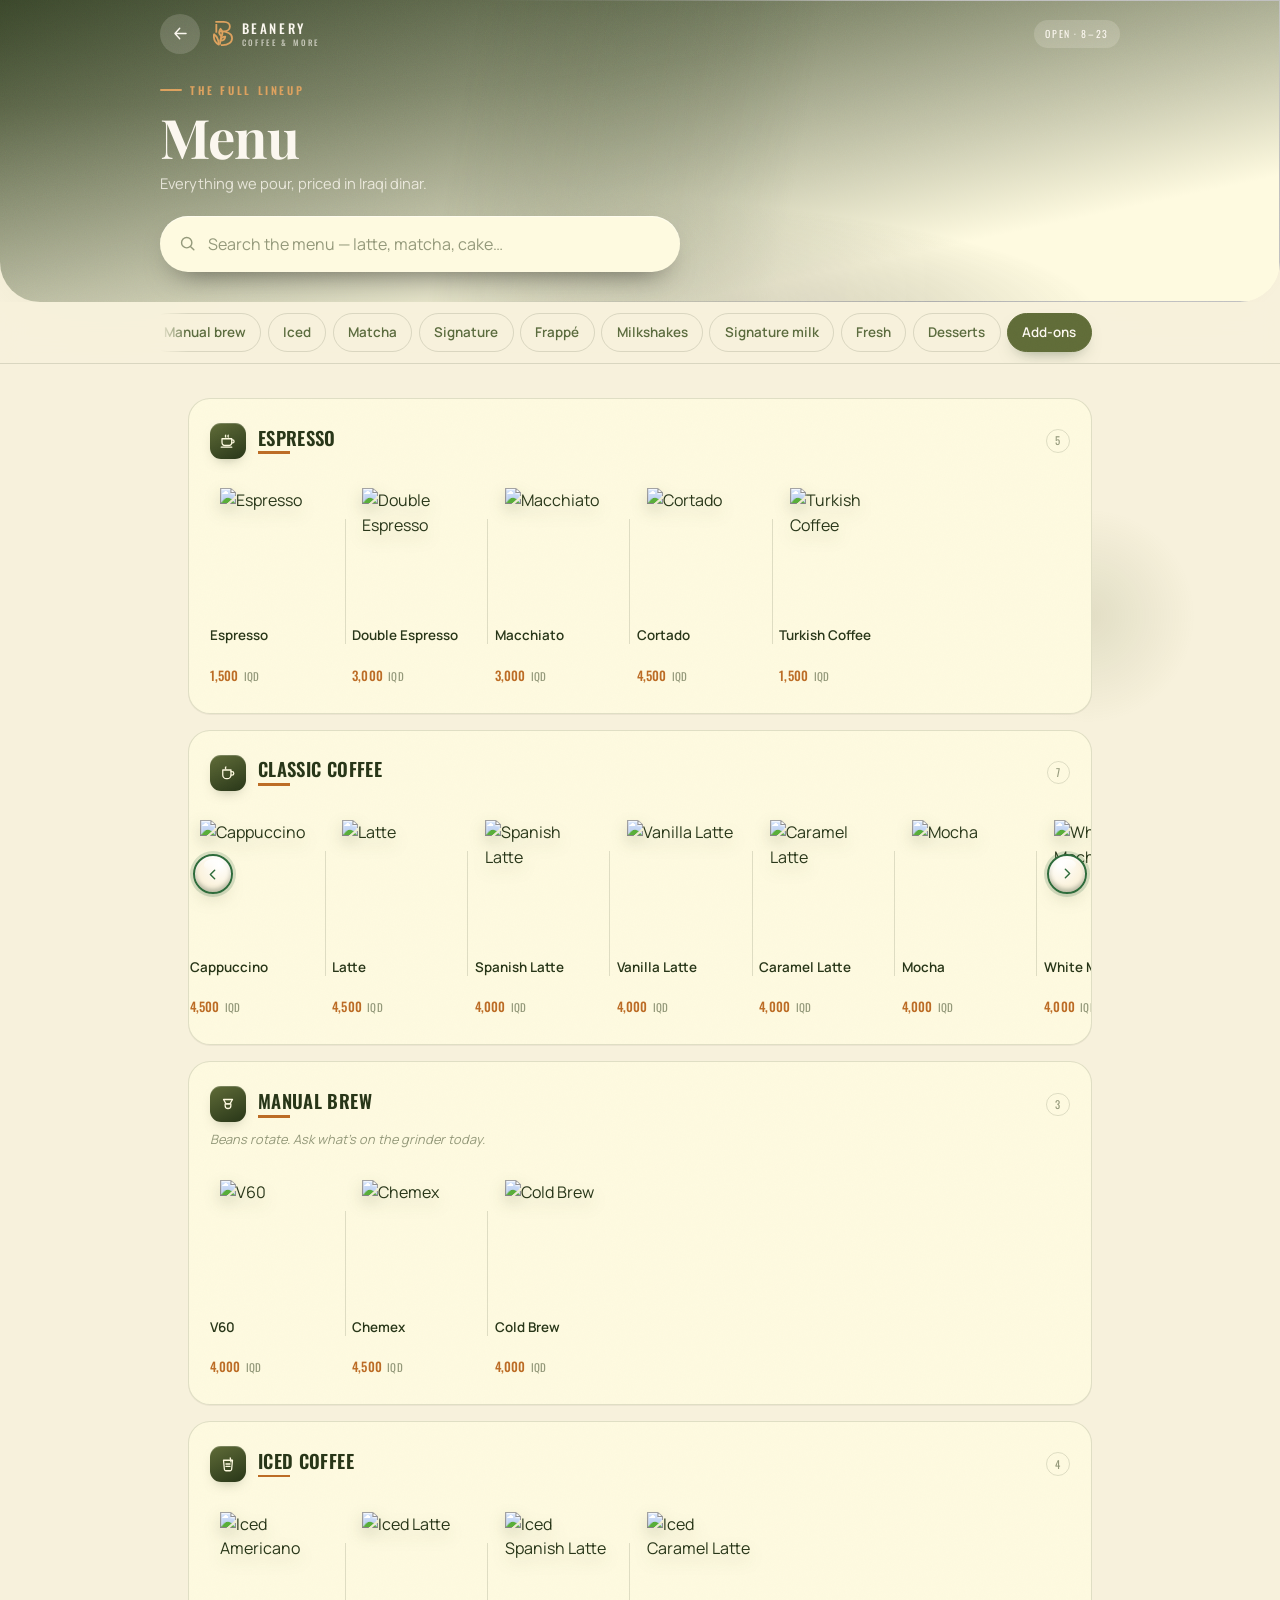
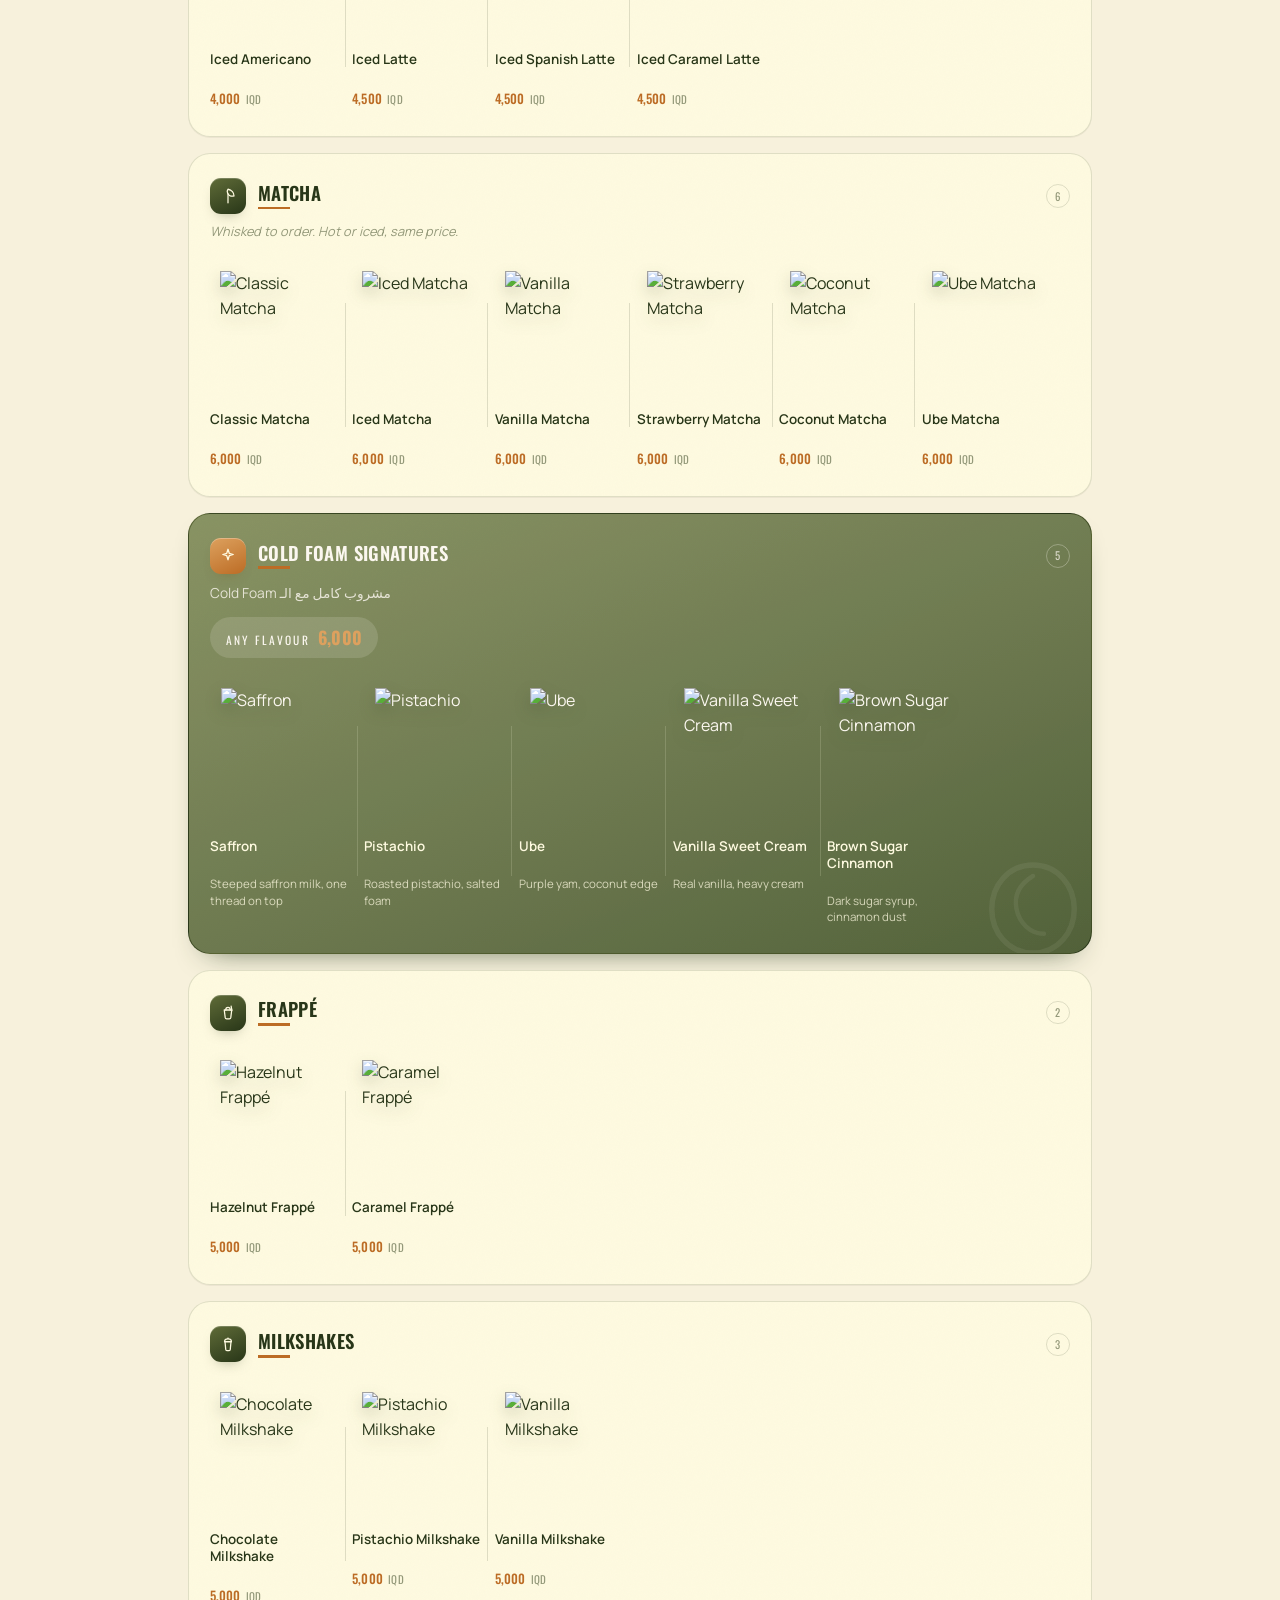
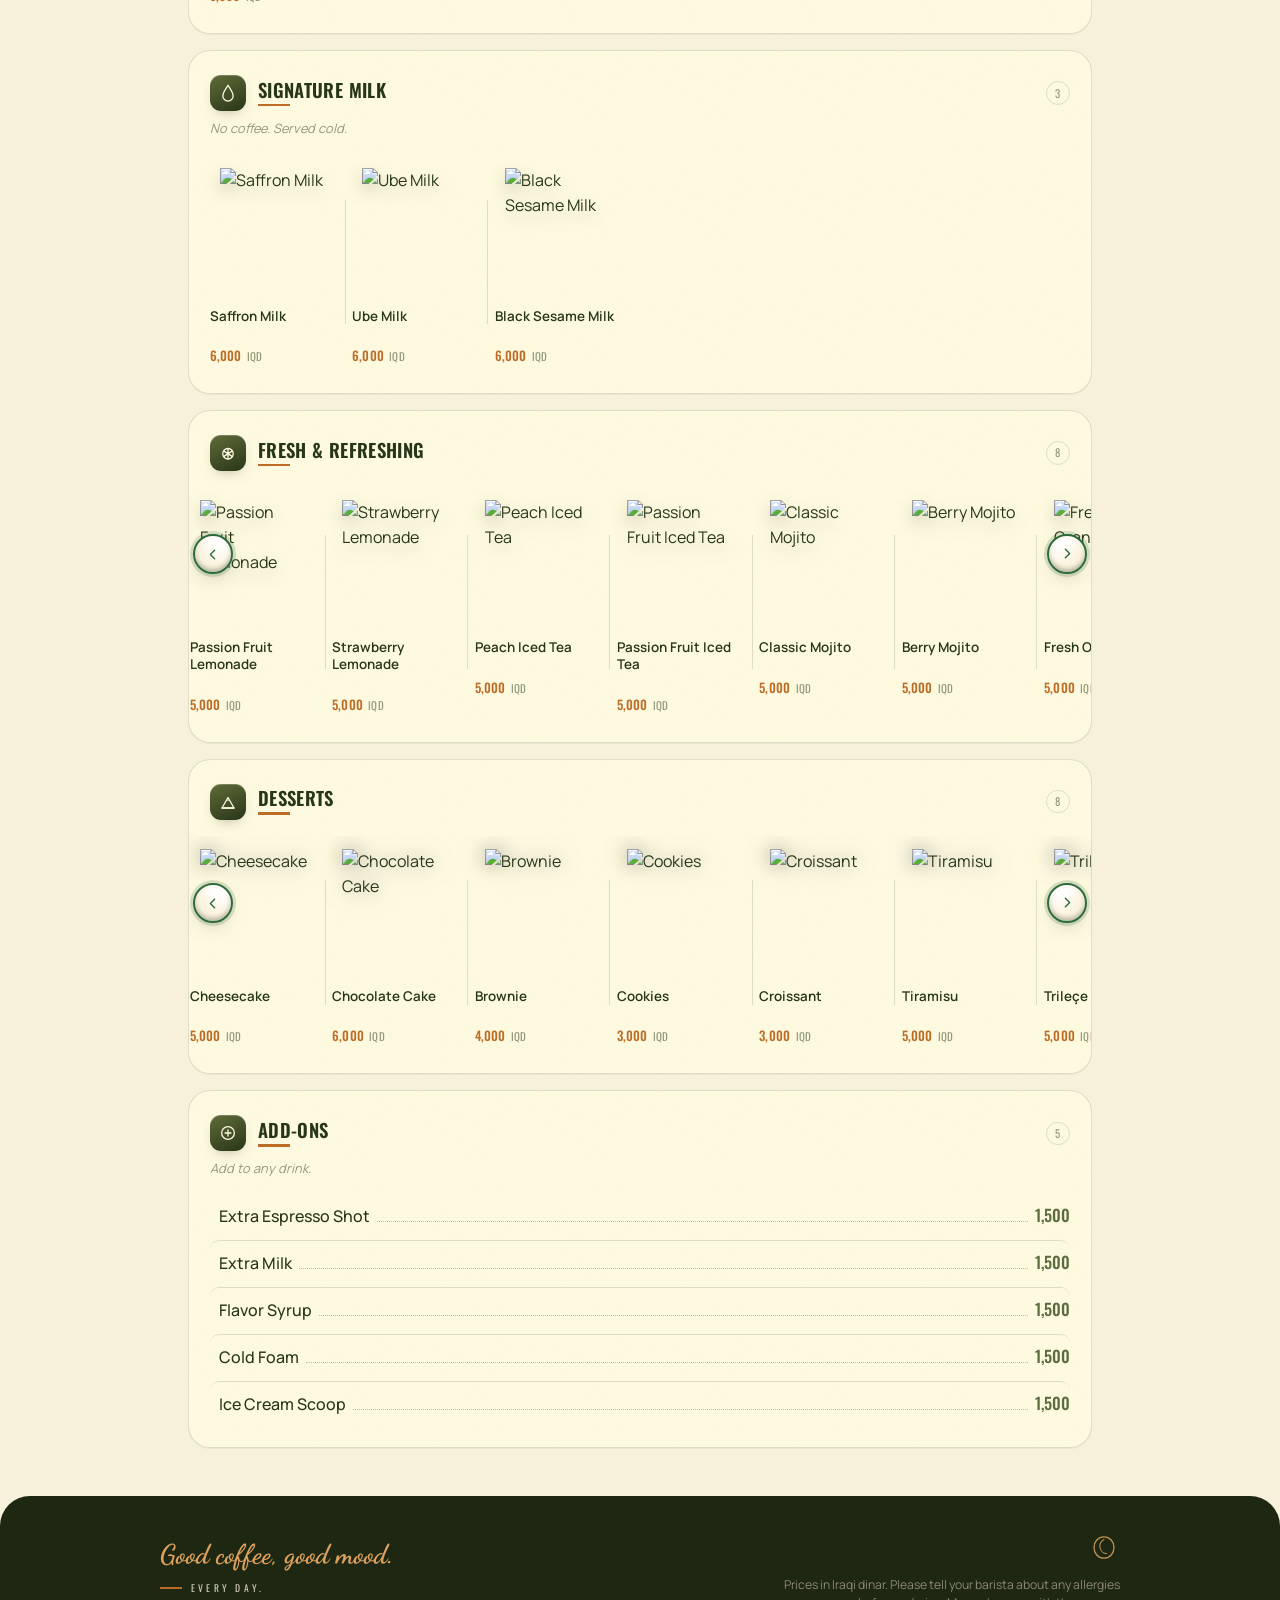
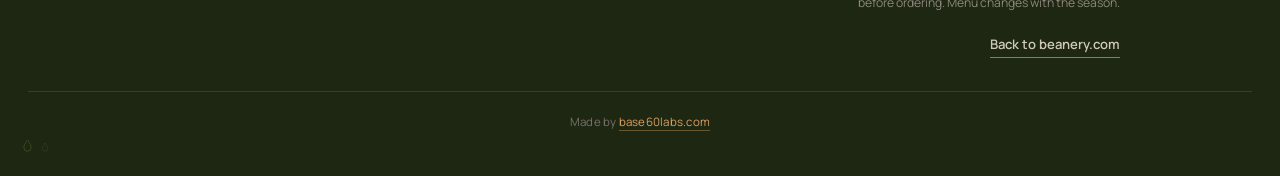
==== commit 1cebc6ba: "Serve images as WebP only; drop reference material from the repo The menu page renders from the stat" ====
--- a/index.html
+++ b/index.html
@@ -16,7 +16,7 @@
   <link
     href="https://fonts.googleapis.com/css2?family=Dancing+Script:wght@700&family=Oswald:wght@300;400;500;600&family=Playfair+Display:wght@600;700&family=Manrope:wght@400;500;600;700&display=swap"
     rel="stylesheet">
-  <link rel="stylesheet" href="menu.css?v=4">
+  <link rel="stylesheet" href="menu.css?v=6">
 </head>
 
 <body>
@@ -145,7 +145,7 @@
   <header class="mhead" id="top">
     <div class="mhead__deco" aria-hidden="true">
       <div class="mhead__photo-wrap">
-        <img class="mhead__photo" src="assets/header-cup.jpg" data-alt-src="assets/header-frappe.jpg" alt=""
+        <img class="mhead__photo" src="assets/header-cup.webp" data-alt-src="assets/header-frappe.webp" alt=""
           loading="eager" width="1400" height="740">
       </div>
     </div>
@@ -222,27 +222,27 @@
           </svg></button>
         <div class="cardrow__track">
           <article class="pcard">
-            <div class="pcard__photo"><img src="assets/single-espresso.png" alt="Espresso" loading="lazy"></div>
+            <div class="pcard__photo"><img src="assets/single-espresso.webp" alt="Espresso" loading="lazy"></div>
             <h3 class="pcard__name">Espresso</h3>
             <p class="pcard__price">1,500 <span>IQD</span></p>
           </article>
           <article class="pcard">
-            <div class="pcard__photo"><img src="assets/double-espresso.png" alt="Double Espresso" loading="lazy"></div>
+            <div class="pcard__photo"><img src="assets/double-espresso.webp" alt="Double Espresso" loading="lazy"></div>
             <h3 class="pcard__name">Double Espresso</h3>
             <p class="pcard__price">3,000 <span>IQD</span></p>
           </article>
           <article class="pcard">
-            <div class="pcard__photo"><img src="assets/macchiato.png" alt="Macchiato" loading="lazy"></div>
+            <div class="pcard__photo"><img src="assets/macchiato.webp" alt="Macchiato" loading="lazy"></div>
             <h3 class="pcard__name">Macchiato</h3>
             <p class="pcard__price">3,000 <span>IQD</span></p>
           </article>
           <article class="pcard">
-            <div class="pcard__photo"><img src="assets/cortado.png" alt="Cortado" loading="lazy"></div>
+            <div class="pcard__photo"><img src="assets/cortado.webp" alt="Cortado" loading="lazy"></div>
             <h3 class="pcard__name">Cortado</h3>
             <p class="pcard__price">4,500 <span>IQD</span></p>
           </article>
           <article class="pcard">
-            <div class="pcard__photo"><img src="assets/turkish-coffee.png" alt="Turkish Coffee" loading="lazy"></div>
+            <div class="pcard__photo"><img src="assets/turkish-coffee.webp" alt="Turkish Coffee" loading="lazy"></div>
             <h3 class="pcard__name">Turkish Coffee</h3>
             <p class="pcard__price">1,500 <span>IQD</span></p>
           </article>
@@ -269,37 +269,37 @@
           </svg></button>
         <div class="cardrow__track">
           <article class="pcard">
-            <div class="pcard__photo"><img src="assets/cappuccino.png" alt="Cappuccino" loading="lazy"></div>
+            <div class="pcard__photo"><img src="assets/cappuccino.webp" alt="Cappuccino" loading="lazy"></div>
             <h3 class="pcard__name">Cappuccino</h3>
             <p class="pcard__price">4,500 <span>IQD</span></p>
           </article>
           <article class="pcard">
-            <div class="pcard__photo"><img src="assets/latte.png" alt="Latte" loading="lazy"></div>
+            <div class="pcard__photo"><img src="assets/latte.webp" alt="Latte" loading="lazy"></div>
             <h3 class="pcard__name">Latte</h3>
             <p class="pcard__price">4,500 <span>IQD</span></p>
           </article>
           <article class="pcard">
-            <div class="pcard__photo"><img src="assets/spanish-latte.png" alt="Spanish Latte" loading="lazy"></div>
+            <div class="pcard__photo"><img src="assets/spanish-latte.webp" alt="Spanish Latte" loading="lazy"></div>
             <h3 class="pcard__name">Spanish Latte</h3>
             <p class="pcard__price">4,000 <span>IQD</span></p>
           </article>
           <article class="pcard">
-            <div class="pcard__photo"><img src="assets/vanilla-latte.png" alt="Vanilla Latte" loading="lazy"></div>
+            <div class="pcard__photo"><img src="assets/vanilla-latte.webp" alt="Vanilla Latte" loading="lazy"></div>
             <h3 class="pcard__name">Vanilla Latte</h3>
             <p class="pcard__price">4,000 <span>IQD</span></p>
           </article>
           <article class="pcard">
-            <div class="pcard__photo"><img src="assets/caramel-latte.png" alt="Caramel Latte" loading="lazy"></div>
+            <div class="pcard__photo"><img src="assets/caramel-latte.webp" alt="Caramel Latte" loading="lazy"></div>
             <h3 class="pcard__name">Caramel Latte</h3>
             <p class="pcard__price">4,000 <span>IQD</span></p>
           </article>
           <article class="pcard">
-            <div class="pcard__photo"><img src="assets/mocha.png" alt="Mocha" loading="lazy"></div>
+            <div class="pcard__photo"><img src="assets/mocha.webp" alt="Mocha" loading="lazy"></div>
             <h3 class="pcard__name">Mocha</h3>
             <p class="pcard__price">4,000 <span>IQD</span></p>
           </article>
           <article class="pcard">
-            <div class="pcard__photo"><img src="assets/white-mocha.png" alt="White Mocha" loading="lazy"></div>
+            <div class="pcard__photo"><img src="assets/white-mocha.webp" alt="White Mocha" loading="lazy"></div>
             <h3 class="pcard__name">White Mocha</h3>
             <p class="pcard__price">4,000 <span>IQD</span></p>
           </article>
@@ -327,17 +327,17 @@
           </svg></button>
         <div class="cardrow__track">
           <article class="pcard">
-            <div class="pcard__photo"><img src="assets/brew.png" alt="V60" loading="lazy"></div>
+            <div class="pcard__photo"><img src="assets/brew.webp" alt="V60" loading="lazy"></div>
             <h3 class="pcard__name">V60</h3>
             <p class="pcard__price">4,000 <span>IQD</span></p>
           </article>
           <article class="pcard">
-            <div class="pcard__photo"><img src="assets/brew.png" alt="Chemex" loading="lazy"></div>
+            <div class="pcard__photo"><img src="assets/brew.webp" alt="Chemex" loading="lazy"></div>
             <h3 class="pcard__name">Chemex</h3>
             <p class="pcard__price">4,500 <span>IQD</span></p>
           </article>
           <article class="pcard">
-            <div class="pcard__photo"><img src="assets/amricano.png" alt="Cold Brew" loading="lazy"></div>
+            <div class="pcard__photo"><img src="assets/amricano.webp" alt="Cold Brew" loading="lazy"></div>
             <h3 class="pcard__name">Cold Brew</h3>
             <p class="pcard__price">4,000 <span>IQD</span></p>
           </article>
@@ -364,23 +364,23 @@
           </svg></button>
         <div class="cardrow__track">
           <article class="pcard">
-            <div class="pcard__photo"><img src="assets/amricano.png" alt="Iced Americano" loading="lazy"></div>
+            <div class="pcard__photo"><img src="assets/amricano.webp" alt="Iced Americano" loading="lazy"></div>
             <h3 class="pcard__name">Iced Americano</h3>
             <p class="pcard__price">4,000 <span>IQD</span></p>
           </article>
           <article class="pcard">
-            <div class="pcard__photo"><img src="assets/iced-latte.png" alt="Iced Latte" loading="lazy"></div>
+            <div class="pcard__photo"><img src="assets/iced-latte.webp" alt="Iced Latte" loading="lazy"></div>
             <h3 class="pcard__name">Iced Latte</h3>
             <p class="pcard__price">4,500 <span>IQD</span></p>
           </article>
           <article class="pcard">
-            <div class="pcard__photo"><img src="assets/iced-spanish-latte.png" alt="Iced Spanish Latte" loading="lazy">
+            <div class="pcard__photo"><img src="assets/iced-spanish-latte.webp" alt="Iced Spanish Latte" loading="lazy">
             </div>
             <h3 class="pcard__name">Iced Spanish Latte</h3>
             <p class="pcard__price">4,500 <span>IQD</span></p>
           </article>
           <article class="pcard">
-            <div class="pcard__photo"><img src="assets/iced-caramel-latte.png" alt="Iced Caramel Latte" loading="lazy">
+            <div class="pcard__photo"><img src="assets/iced-caramel-latte.webp" alt="Iced Caramel Latte" loading="lazy">
             </div>
             <h3 class="pcard__name">Iced Caramel Latte</h3>
             <p class="pcard__price">4,500 <span>IQD</span></p>
@@ -409,33 +409,33 @@
           </svg></button>
         <div class="cardrow__track">
           <article class="pcard">
-            <div class="pcard__photo"><img src="assets/matcha.png" alt="Classic Matcha" loading="lazy"></div>
+            <div class="pcard__photo"><img src="assets/matcha.webp" alt="Classic Matcha" loading="lazy"></div>
             <h3 class="pcard__name">Classic Matcha</h3>
             <p class="pcard__price">6,000 <span>IQD</span></p>
           </article>
           <article class="pcard">
-            <div class="pcard__photo"><img src="assets/matcha.png" alt="Iced Matcha" loading="lazy"></div>
+            <div class="pcard__photo"><img src="assets/matcha.webp" alt="Iced Matcha" loading="lazy"></div>
             <h3 class="pcard__name">Iced Matcha</h3>
             <p class="pcard__price">6,000 <span>IQD</span></p>
           </article>
           <article class="pcard">
-            <div class="pcard__photo"><img src="assets/matcha-vanilla.png" alt="Vanilla Matcha" loading="lazy"></div>
+            <div class="pcard__photo"><img src="assets/matcha-vanilla.webp" alt="Vanilla Matcha" loading="lazy"></div>
             <h3 class="pcard__name">Vanilla Matcha</h3>
             <p class="pcard__price">6,000 <span>IQD</span></p>
           </article>
           <article class="pcard">
-            <div class="pcard__photo"><img src="assets/match-strawberry.png" alt="Strawberry Matcha" loading="lazy">
+            <div class="pcard__photo"><img src="assets/match-strawberry.webp" alt="Strawberry Matcha" loading="lazy">
             </div>
             <h3 class="pcard__name">Strawberry Matcha</h3>
             <p class="pcard__price">6,000 <span>IQD</span></p>
           </article>
           <article class="pcard">
-            <div class="pcard__photo"><img src="assets/matcha-coconut.png" alt="Coconut Matcha" loading="lazy"></div>
+            <div class="pcard__photo"><img src="assets/matcha-coconut.webp" alt="Coconut Matcha" loading="lazy"></div>
             <h3 class="pcard__name">Coconut Matcha</h3>
             <p class="pcard__price">6,000 <span>IQD</span></p>
           </article>
           <article class="pcard">
-            <div class="pcard__photo"><img src="assets/matcha-ube.png" alt="Ube Matcha" loading="lazy"></div>
+            <div class="pcard__photo"><img src="assets/matcha-ube.webp" alt="Ube Matcha" loading="lazy"></div>
             <h3 class="pcard__name">Ube Matcha</h3>
             <p class="pcard__price">6,000 <span>IQD</span></p>
           </article>
@@ -470,27 +470,27 @@
           </svg></button>
         <div class="cardrow__track">
           <article class="pcard">
-            <div class="pcard__photo"><img src="assets/cfs-saffron.png" alt="Saffron" loading="lazy"></div>
+            <div class="pcard__photo"><img src="assets/cfs-saffron.webp" alt="Saffron" loading="lazy"></div>
             <h3 class="pcard__name">Saffron</h3>
             <p class="pcard__desc">Steeped saffron milk, one thread on top</p>
           </article>
           <article class="pcard">
-            <div class="pcard__photo"><img src="assets/cfs-pistachio.png" alt="Pistachio" loading="lazy"></div>
+            <div class="pcard__photo"><img src="assets/cfs-pistachio.webp" alt="Pistachio" loading="lazy"></div>
             <h3 class="pcard__name">Pistachio</h3>
             <p class="pcard__desc">Roasted pistachio, salted foam</p>
           </article>
           <article class="pcard">
-            <div class="pcard__photo"><img src="assets/cfs-ube.png" alt="Ube" loading="lazy"></div>
+            <div class="pcard__photo"><img src="assets/cfs-ube.webp" alt="Ube" loading="lazy"></div>
             <h3 class="pcard__name">Ube</h3>
             <p class="pcard__desc">Purple yam, coconut edge</p>
           </article>
           <article class="pcard">
-            <div class="pcard__photo"><img src="assets/cfs-vanilla.png" alt="Vanilla Sweet Cream" loading="lazy"></div>
+            <div class="pcard__photo"><img src="assets/cfs-vanilla.webp" alt="Vanilla Sweet Cream" loading="lazy"></div>
             <h3 class="pcard__name">Vanilla Sweet Cream</h3>
             <p class="pcard__desc">Real vanilla, heavy cream</p>
           </article>
           <article class="pcard">
-            <div class="pcard__photo"><img src="assets/cfs-ciminin.png" alt="Brown Sugar Cinnamon" loading="lazy"></div>
+            <div class="pcard__photo"><img src="assets/cfs-ciminin.webp" alt="Brown Sugar Cinnamon" loading="lazy"></div>
             <h3 class="pcard__name">Brown Sugar Cinnamon</h3>
             <p class="pcard__desc">Dark sugar syrup, cinnamon dust</p>
           </article>
@@ -517,12 +517,12 @@
           </svg></button>
         <div class="cardrow__track">
           <article class="pcard">
-            <div class="pcard__photo"><img src="assets/frappe-hazelnut.png" alt="Hazelnut Frappé" loading="lazy"></div>
+            <div class="pcard__photo"><img src="assets/frappe-hazelnut.webp" alt="Hazelnut Frappé" loading="lazy"></div>
             <h3 class="pcard__name">Hazelnut Frappé</h3>
             <p class="pcard__price">5,000 <span>IQD</span></p>
           </article>
           <article class="pcard">
-            <div class="pcard__photo"><img src="assets/frappe-carmel.png" alt="Caramel Frappé" loading="lazy"></div>
+            <div class="pcard__photo"><img src="assets/frappe-carmel.webp" alt="Caramel Frappé" loading="lazy"></div>
             <h3 class="pcard__name">Caramel Frappé</h3>
             <p class="pcard__price">5,000 <span>IQD</span></p>
           </article>
@@ -549,19 +549,19 @@
           </svg></button>
         <div class="cardrow__track">
           <article class="pcard">
-            <div class="pcard__photo"><img src="assets/chocolate-milkshake.png" alt="Chocolate Milkshake"
+            <div class="pcard__photo"><img src="assets/chocolate-milkshake.webp" alt="Chocolate Milkshake"
                 loading="lazy"></div>
             <h3 class="pcard__name">Chocolate Milkshake</h3>
             <p class="pcard__price">5,000 <span>IQD</span></p>
           </article>
           <article class="pcard">
-            <div class="pcard__photo"><img src="assets/pistachio-milkshake.png" alt="Pistachio Milkshake"
+            <div class="pcard__photo"><img src="assets/pistachio-milkshake.webp" alt="Pistachio Milkshake"
                 loading="lazy"></div>
             <h3 class="pcard__name">Pistachio Milkshake</h3>
             <p class="pcard__price">5,000 <span>IQD</span></p>
           </article>
           <article class="pcard">
-            <div class="pcard__photo"><img src="assets/vanilla-milkshake.png" alt="Vanilla Milkshake" loading="lazy">
+            <div class="pcard__photo"><img src="assets/vanilla-milkshake.webp" alt="Vanilla Milkshake" loading="lazy">
             </div>
             <h3 class="pcard__name">Vanilla Milkshake</h3>
             <p class="pcard__price">5,000 <span>IQD</span></p>
@@ -590,17 +590,17 @@
           </svg></button>
         <div class="cardrow__track">
           <article class="pcard">
-            <div class="pcard__photo"><img src="assets/sm-saffron.png" alt="Saffron Milk" loading="lazy"></div>
+            <div class="pcard__photo"><img src="assets/sm-saffron.webp" alt="Saffron Milk" loading="lazy"></div>
             <h3 class="pcard__name">Saffron Milk</h3>
             <p class="pcard__price">6,000 <span>IQD</span></p>
           </article>
           <article class="pcard">
-            <div class="pcard__photo"><img src="assets/sm-ube.png" alt="Ube Milk" loading="lazy"></div>
+            <div class="pcard__photo"><img src="assets/sm-ube.webp" alt="Ube Milk" loading="lazy"></div>
             <h3 class="pcard__name">Ube Milk</h3>
             <p class="pcard__price">6,000 <span>IQD</span></p>
           </article>
           <article class="pcard">
-            <div class="pcard__photo"><img src="assets/sm-blacksesame.png" alt="Black Sesame Milk" loading="lazy"></div>
+            <div class="pcard__photo"><img src="assets/sm-blacksesame.webp" alt="Black Sesame Milk" loading="lazy"></div>
             <h3 class="pcard__name">Black Sesame Milk</h3>
             <p class="pcard__price">6,000 <span>IQD</span></p>
           </article>
@@ -627,45 +627,45 @@
           </svg></button>
         <div class="cardrow__track">
           <article class="pcard">
-            <div class="pcard__photo"><img src="assets/passion-fruit-iced-tea.png" alt="Passion Fruit Lemonade"
+            <div class="pcard__photo"><img src="assets/passion-fruit-iced-tea.webp" alt="Passion Fruit Lemonade"
                 loading="lazy"></div>
             <h3 class="pcard__name">Passion Fruit Lemonade</h3>
             <p class="pcard__price">5,000 <span>IQD</span></p>
           </article>
           <article class="pcard">
-            <div class="pcard__photo"><img src="assets/strawberry-lemonade.png" alt="Strawberry Lemonade"
+            <div class="pcard__photo"><img src="assets/strawberry-lemonade.webp" alt="Strawberry Lemonade"
                 loading="lazy"></div>
             <h3 class="pcard__name">Strawberry Lemonade</h3>
             <p class="pcard__price">5,000 <span>IQD</span></p>
           </article>
           <article class="pcard">
-            <div class="pcard__photo"><img src="assets/peach-iced-tea.png" alt="Peach Iced Tea" loading="lazy"></div>
+            <div class="pcard__photo"><img src="assets/peach-iced-tea.webp" alt="Peach Iced Tea" loading="lazy"></div>
             <h3 class="pcard__name">Peach Iced Tea</h3>
             <p class="pcard__price">5,000 <span>IQD</span></p>
           </article>
           <article class="pcard">
-            <div class="pcard__photo"><img src="assets/icetea-passionfruit.png" alt="Passion Fruit Iced Tea"
+            <div class="pcard__photo"><img src="assets/icetea-passionfruit.webp" alt="Passion Fruit Iced Tea"
                 loading="lazy"></div>
             <h3 class="pcard__name">Passion Fruit Iced Tea</h3>
             <p class="pcard__price">5,000 <span>IQD</span></p>
           </article>
           <article class="pcard">
-            <div class="pcard__photo"><img src="assets/mojito.png" alt="Classic Mojito" loading="lazy"></div>
+            <div class="pcard__photo"><img src="assets/mojito.webp" alt="Classic Mojito" loading="lazy"></div>
             <h3 class="pcard__name">Classic Mojito</h3>
             <p class="pcard__price">5,000 <span>IQD</span></p>
           </article>
           <article class="pcard">
-            <div class="pcard__photo"><img src="assets/berry-mojito.png" alt="Berry Mojito" loading="lazy"></div>
+            <div class="pcard__photo"><img src="assets/berry-mojito.webp" alt="Berry Mojito" loading="lazy"></div>
             <h3 class="pcard__name">Berry Mojito</h3>
             <p class="pcard__price">5,000 <span>IQD</span></p>
           </article>
           <article class="pcard">
-            <div class="pcard__photo"><img src="assets/orange-juice.png" alt="Fresh Orange Juice" loading="lazy"></div>
+            <div class="pcard__photo"><img src="assets/orange-juice.webp" alt="Fresh Orange Juice" loading="lazy"></div>
             <h3 class="pcard__name">Fresh Orange Juice</h3>
             <p class="pcard__price">5,000 <span>IQD</span></p>
           </article>
           <article class="pcard">
-            <div class="pcard__photo"><img src="assets/golden-lemon.png" alt="Golden Lemon" loading="lazy"></div>
+            <div class="pcard__photo"><img src="assets/golden-lemon.webp" alt="Golden Lemon" loading="lazy"></div>
             <h3 class="pcard__name">Golden Lemon <b class="new">New</b></h3>
             <p class="pcard__price">5,000 <span>IQD</span></p>
           </article>
@@ -692,42 +692,42 @@
           </svg></button>
         <div class="cardrow__track">
           <article class="pcard">
-            <div class="pcard__photo"><img src="assets/cheesecake.png" alt="Cheesecake" loading="lazy"></div>
+            <div class="pcard__photo"><img src="assets/cheesecake.webp" alt="Cheesecake" loading="lazy"></div>
             <h3 class="pcard__name">Cheesecake</h3>
             <p class="pcard__price">5,000 <span>IQD</span></p>
           </article>
           <article class="pcard">
-            <div class="pcard__photo"><img src="assets/chocolate-cake.png" alt="Chocolate Cake" loading="lazy"></div>
+            <div class="pcard__photo"><img src="assets/chocolate-cake.webp" alt="Chocolate Cake" loading="lazy"></div>
             <h3 class="pcard__name">Chocolate Cake</h3>
             <p class="pcard__price">6,000 <span>IQD</span></p>
           </article>
           <article class="pcard">
-            <div class="pcard__photo"><img src="assets/brownie.png" alt="Brownie" loading="lazy"></div>
+            <div class="pcard__photo"><img src="assets/brownie.webp" alt="Brownie" loading="lazy"></div>
             <h3 class="pcard__name">Brownie</h3>
             <p class="pcard__price">4,000 <span>IQD</span></p>
           </article>
           <article class="pcard">
-            <div class="pcard__photo"><img src="assets/cookies.png" alt="Cookies" loading="lazy"></div>
+            <div class="pcard__photo"><img src="assets/cookies.webp" alt="Cookies" loading="lazy"></div>
             <h3 class="pcard__name">Cookies</h3>
             <p class="pcard__price">3,000 <span>IQD</span></p>
           </article>
           <article class="pcard">
-            <div class="pcard__photo"><img src="assets/croissant.png" alt="Croissant" loading="lazy"></div>
+            <div class="pcard__photo"><img src="assets/croissant.webp" alt="Croissant" loading="lazy"></div>
             <h3 class="pcard__name">Croissant</h3>
             <p class="pcard__price">3,000 <span>IQD</span></p>
           </article>
           <article class="pcard">
-            <div class="pcard__photo"><img src="assets/tiramisu.png" alt="Tiramisu" loading="lazy"></div>
+            <div class="pcard__photo"><img src="assets/tiramisu.webp" alt="Tiramisu" loading="lazy"></div>
             <h3 class="pcard__name">Tiramisu</h3>
             <p class="pcard__price">5,000 <span>IQD</span></p>
           </article>
           <article class="pcard">
-            <div class="pcard__photo"><img src="assets/trilece.png" alt="Trileçe" loading="lazy"></div>
+            <div class="pcard__photo"><img src="assets/trilece.webp" alt="Trileçe" loading="lazy"></div>
             <h3 class="pcard__name">Trileçe</h3>
             <p class="pcard__price">5,000 <span>IQD</span></p>
           </article>
           <article class="pcard">
-            <div class="pcard__photo"><img src="assets/ice-cream-scoop.png" alt="Ice Cream Scoop" loading="lazy"></div>
+            <div class="pcard__photo"><img src="assets/ice-cream-scoop.webp" alt="Ice Cream Scoop" loading="lazy"></div>
             <h3 class="pcard__name">Ice Cream Scoop</h3>
             <p class="pcard__price">1,500 <span>IQD</span></p>
           </article>
@@ -800,7 +800,7 @@
     </svg>
   </button>
 
-  <script src="menu.js?v=4"></script>
+  <script src="menu.js?v=6"></script>
 </body>
 
-</html>+</html>
--- a/menu.css
+++ b/menu.css
@@ -35,7 +35,7 @@
   /* sticky category bar height */
 
   /* the shop's marble — same crop and tone as the landing page */
-  --marble: url("../brand-info/vibe-2.jpeg");
+  --marble: url("images/marble.webp");
   --marble-crop: 42% 60%;
   --marble-zoom: 300% auto;
 }
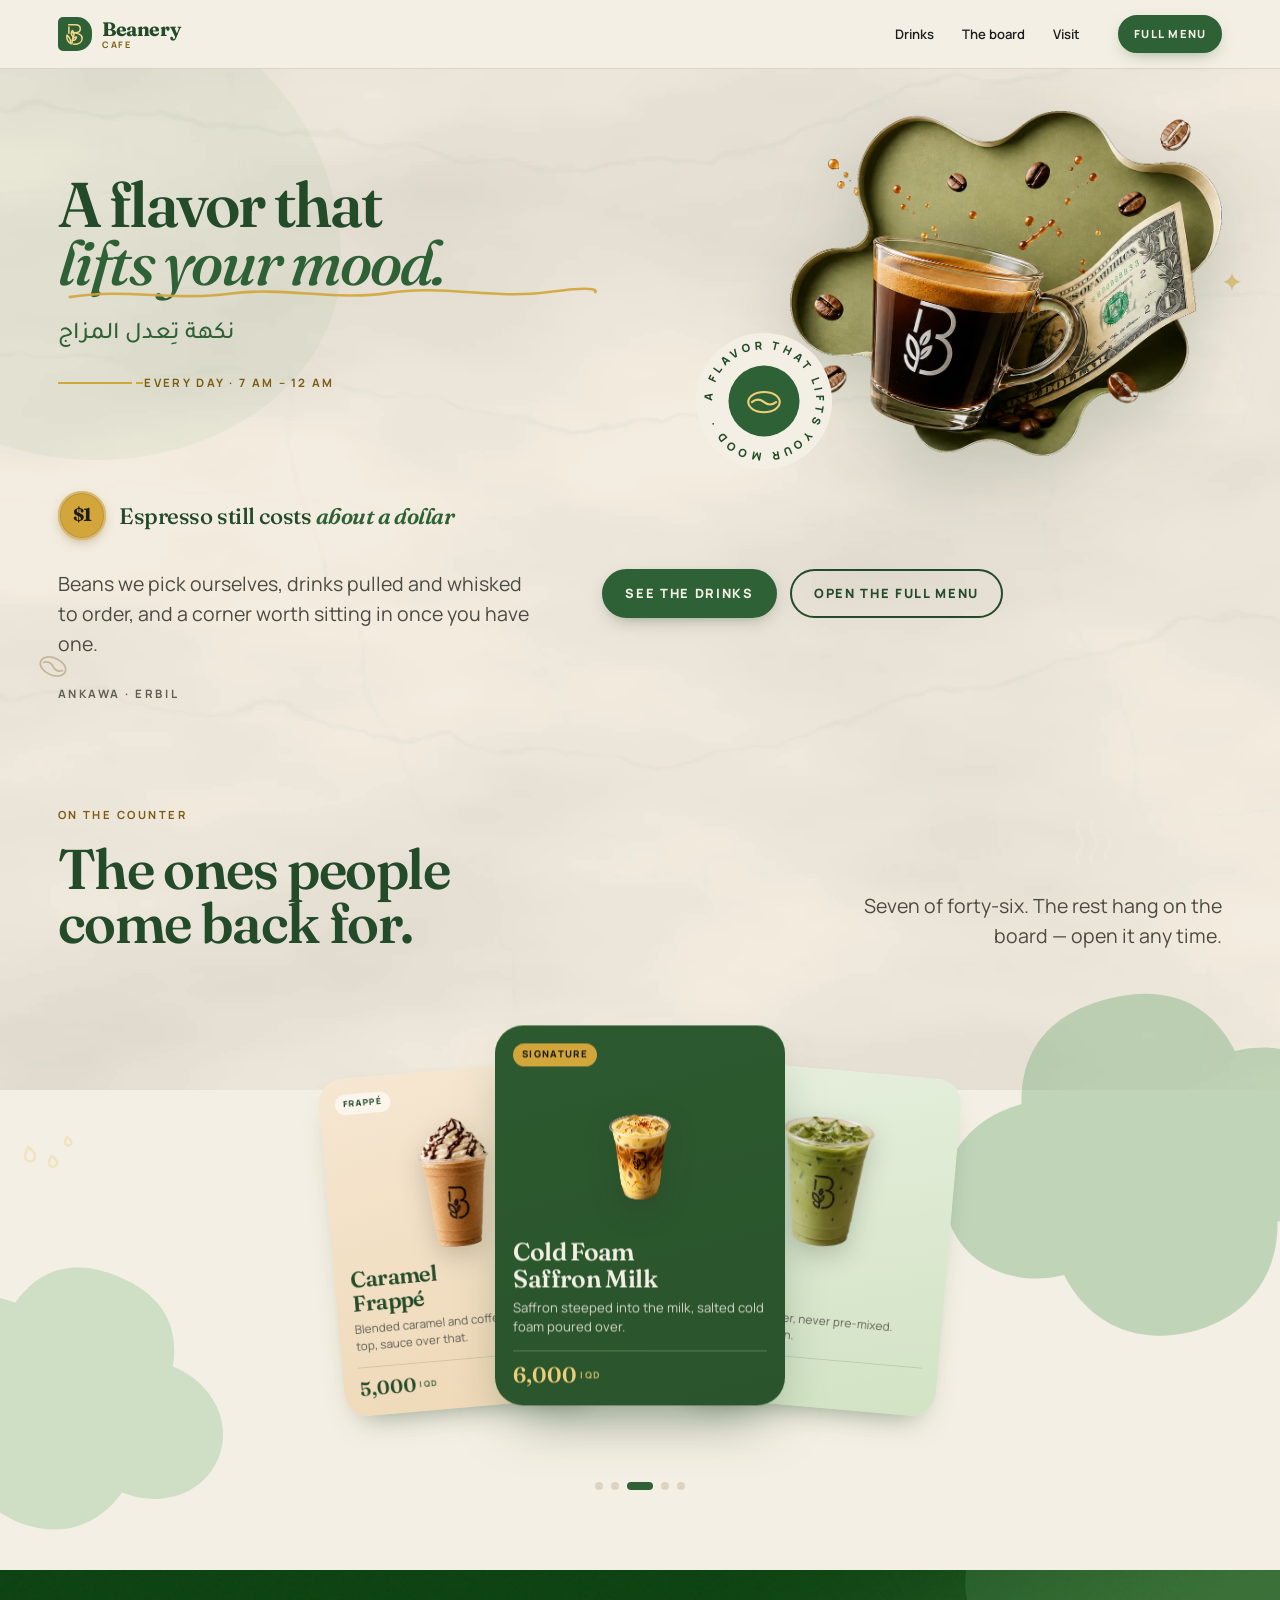
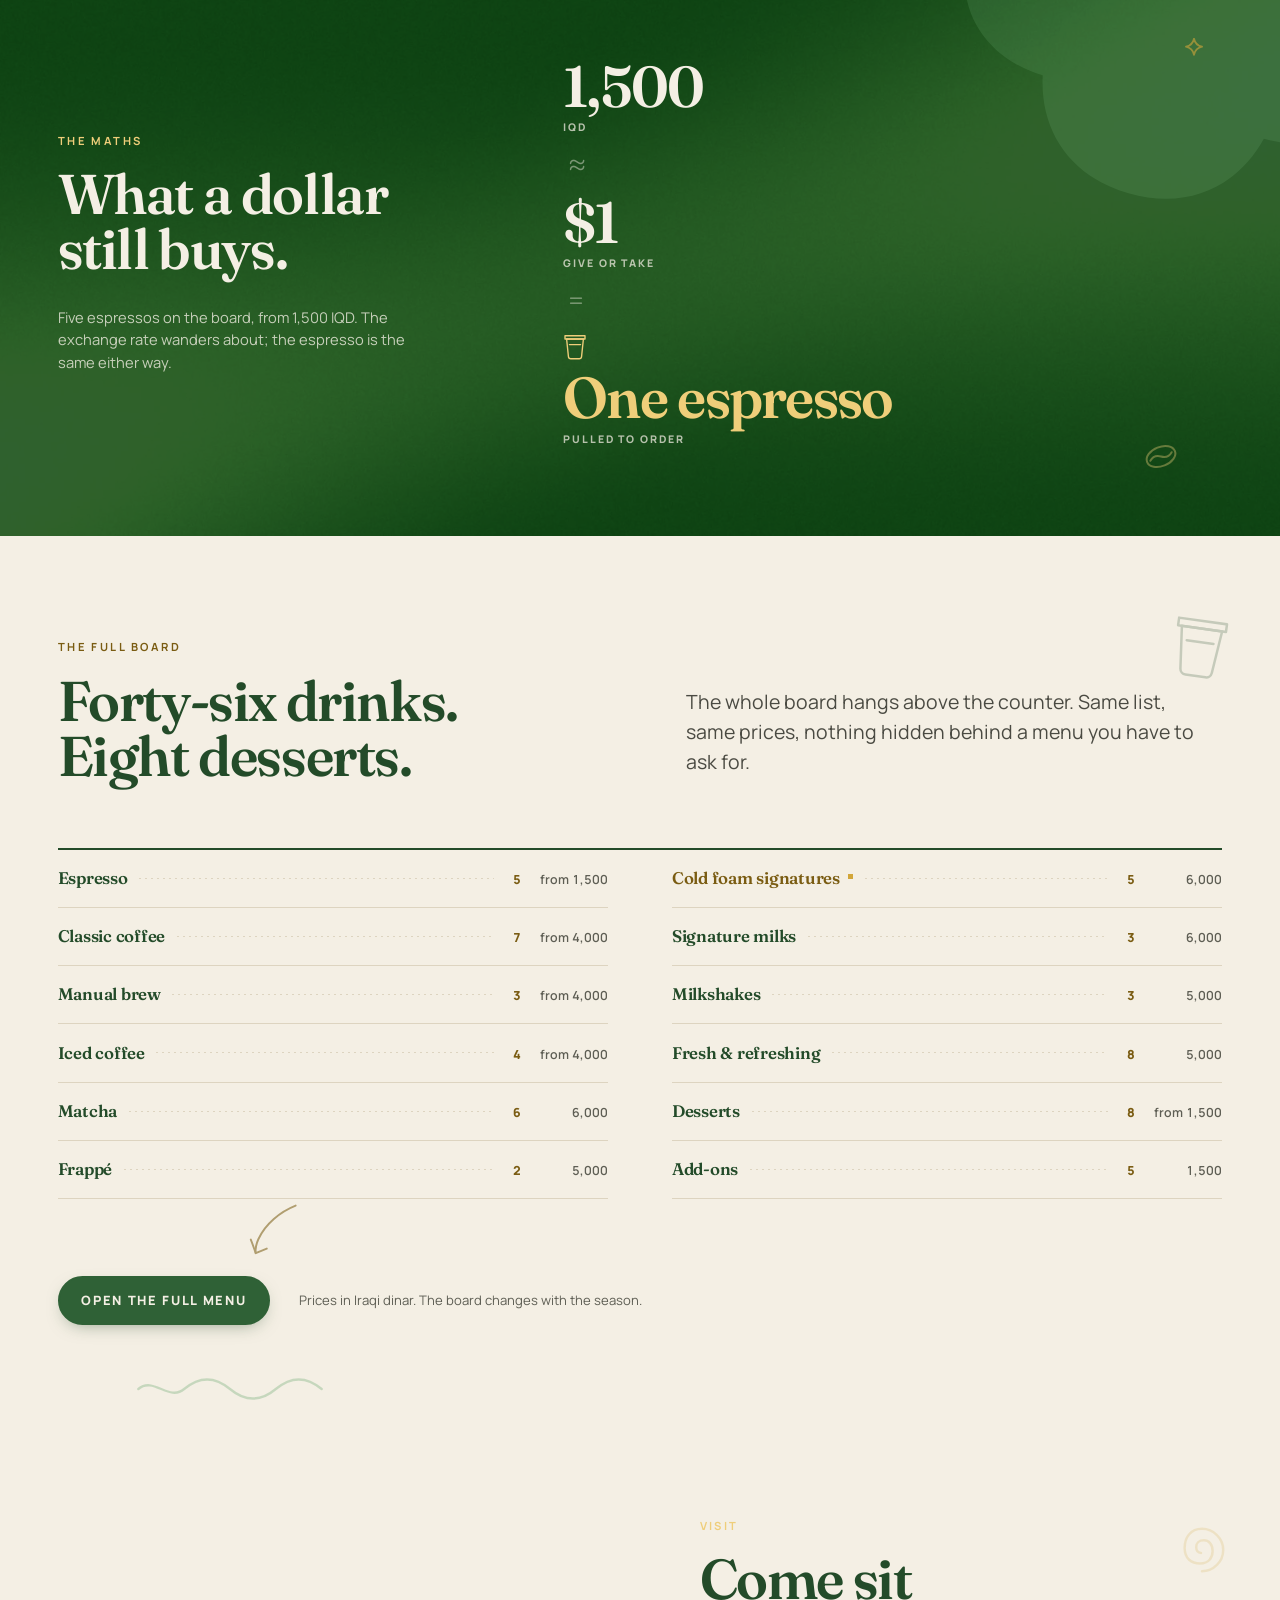
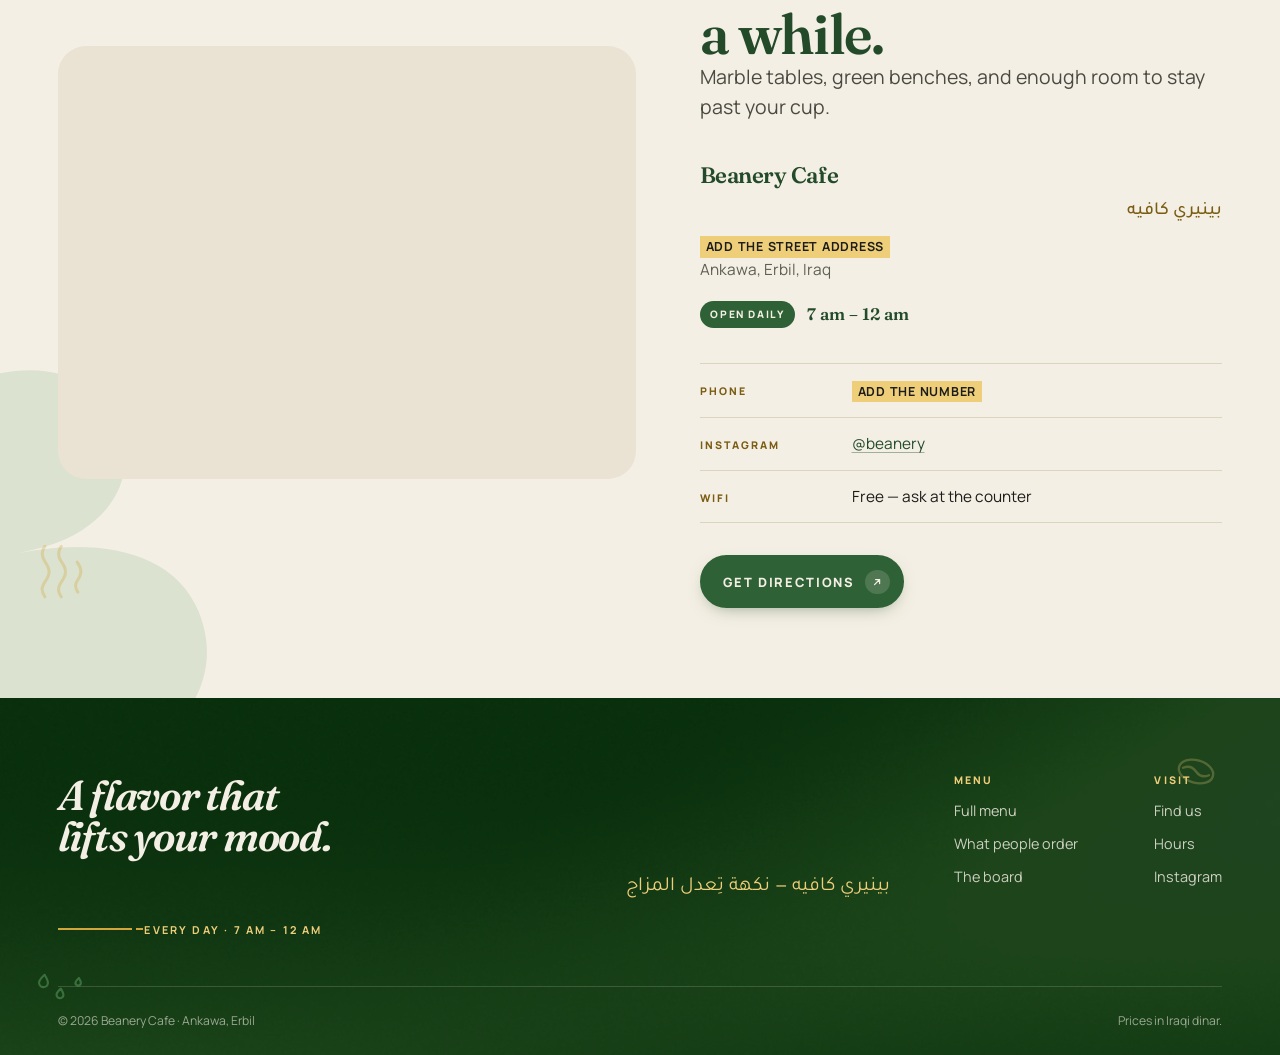
==== commit 2bf15315: "Restore the landing page at /, add Workers static-assets config A GitHub web upload (f85c1bd) had ov" ====
--- a/index.html
+++ b/index.html
@@ -3,804 +3,769 @@
 
 <head>
   <meta charset="utf-8">
-  <meta name="viewport" content="width=device-width, initial-scale=1, viewport-fit=cover">
-  <title>Menu — Beanery Coffee &amp; More</title>
+  <meta name="viewport" content="width=device-width, initial-scale=1">
+  <title>Beanery Cafe — Ankawa, Erbil</title>
   <meta name="description"
-    content="The full Beanery menu: espresso, manual brew, matcha, cold foam signatures, milkshakes, fresh drinks and desserts. Prices in Iraqi dinar.">
-  <meta name="theme-color" content="#283618" media="(prefers-color-scheme: light)">
-  <meta name="theme-color" content="#171F0F" media="(prefers-color-scheme: dark)">
+    content="Coffee bar in Ankawa, Erbil. Espresso, manual brew, matcha and the saffron cold foam. Forty-six drinks, eight desserts, open every day 7am–12am.">
+  <link rel="canonical" href="https://beanery.iq/">
+
+  <meta property="og:type" content="website">
+  <meta property="og:title" content="Beanery Cafe">
+  <meta property="og:description" content="A flavor that lifts your mood. Every day. Ankawa, Erbil.">
+  <meta property="og:image" content="https://beanery.iq/images/hero-3.png">
+  <!-- og:image stays PNG on purpose: several scrapers still do not decode webp. -->
+  <meta property="og:url" content="https://beanery.iq/">
+  <meta name="theme-color" content="#5FA366">
+
   <link rel="icon" href="favicon.svg" type="image/svg+xml">
-  <link rel="apple-touch-icon" href="favicon.svg">
   <link rel="preconnect" href="https://fonts.googleapis.com">
   <link rel="preconnect" href="https://fonts.gstatic.com" crossorigin>
-  <link
-    href="https://fonts.googleapis.com/css2?family=Dancing+Script:wght@700&family=Oswald:wght@300;400;500;600&family=Playfair+Display:wght@600;700&family=Manrope:wght@400;500;600;700&display=swap"
-    rel="stylesheet">
-  <link rel="stylesheet" href="menu.css?v=6">
+  <link rel="preload" as="image" href="images/hero-3-trim.webp" type="image/webp" fetchpriority="high">
+  <link rel="stylesheet"
+    href="https://fonts.googleapis.com/css2?family=Fraunces:opsz,wght@9..144,500;9..144,600;9..144,800&family=Manrope:wght@400;500;600;700;800&family=Tajawal:wght@400;500;700&display=swap">
+  <link rel="stylesheet" href="styles.css?v=4">
+
+  <!-- Runs during parse. Reveal animations are scoped to .js, so with
+     JavaScript off every element is simply visible rather than stuck
+     at opacity 0. -->
+  <script>document.documentElement.className += " js";</script>
 </head>
 
 <body>
-
-  <svg class="sprite" aria-hidden="true" focusable="false" xmlns="http://www.w3.org/2000/svg">
-    <!-- the real Beanery monogram — geometry from logo.svg, kept in its
-         tracing space via the group transform so it stays comparable to the
-         source file. stroke is currentColor (not logo.svg's hardcoded gold)
-         so it keeps inheriting --gold-soft and the dark-mode palette. -->
-    <symbol id="i-b" viewBox="0 0 50.7 63.3">
-      <g transform="translate(-30.05 -16.4)" fill="none" stroke="currentColor" stroke-width="4.6" stroke-linecap="butt"
-        stroke-linejoin="round">
-        <path d="M36 18.7 H57.8 C67.2 18.7 72.8 24 72.8 30.4 C72.8 36.9 67.2 42.6 57.8 42.6 H47
-             C59.4 42.6 78.4 46 78.4 59.9 C78.4 71.5 67.2 77.4 55 77.4 H50" />
-        <path d="M38.5 24 V46" />
-        <path d="M51.2 54.8 C49.8 61.5 48.4 68.6 47.4 76.4" />
-        <path d="M49.2 36.2 C44.8 41.6 44.6 48.6 51.2 54.8 C56 47.8 54.4 41.4 49.2 36.2 Z" />
-        <path d="M32.8 49.8 C31 60.4 34.8 70.8 44.8 76.2 C44.4 64.8 40.2 55.4 32.8 49.8 Z" />
-        <path d="M61.2 55.8 C54.4 55.8 49.8 59.6 48.8 66.2 C56 66.2 60.2 62.2 61.2 55.8 Z" />
-      </g>
-    </symbol>
-    <symbol id="i-search" viewBox="0 0 24 24" fill="none" stroke="currentColor" stroke-width="1.8"
-      stroke-linecap="round">
-      <circle cx="11" cy="11" r="6.5" />
-      <path d="m16 16 4 4" />
-    </symbol>
-    <symbol id="i-x" viewBox="0 0 24 24" fill="none" stroke="currentColor" stroke-width="2" stroke-linecap="round">
-      <path d="m7 7 10 10M17 7 7 17" />
-    </symbol>
-    <symbol id="i-up" viewBox="0 0 24 24" fill="none" stroke="currentColor" stroke-width="1.9" stroke-linecap="round"
-      stroke-linejoin="round">
-      <path d="M12 19V6M6 11.5 12 5.5l6 6" />
-    </symbol>
-    <symbol id="i-back" viewBox="0 0 24 24" fill="none" stroke="currentColor" stroke-width="1.8" stroke-linecap="round"
-      stroke-linejoin="round">
-      <path d="M19 12H6M11 5.5 5 12l6 6.5" />
-    </symbol>
-    <symbol id="i-bean" viewBox="0 0 48 40">
-      <path d="M24 4c9 0 15 7.5 15 16S33 36 24 36 9 28.5 9 20 15 4 24 4Z" fill="none" stroke="currentColor"
-        stroke-width="2" />
-      <path d="M24 8c-5 3-7 7-6 12s5 9 10 9" fill="none" stroke="currentColor" stroke-width="1.6"
-        stroke-linecap="round" />
-    </symbol>
-    <symbol id="i-drop" viewBox="0 0 24 28">
-      <path d="M12 2c5 7 8 12.5 8 16.5A8 8 0 1 1 4 18.5C4 14.5 7 9 12 2Z" fill="none" stroke="currentColor"
-        stroke-width="2" stroke-linejoin="round" />
-    </symbol>
-    <symbol id="i-arrow" viewBox="0 0 24 24" fill="none" stroke="currentColor" stroke-width="2" stroke-linecap="round"
-      stroke-linejoin="round">
-      <path d="M8 16 16 8M9 8h7v7" />
-    </symbol>
-    <symbol id="i-cat-espresso" viewBox="0 0 24 24" fill="none" stroke="currentColor" stroke-width="1.7"
-      stroke-linecap="round" stroke-linejoin="round">
-      <path d="M4 9h13v4.5A4.5 4.5 0 0 1 12.5 18h-4A4.5 4.5 0 0 1 4 13.5V9Z" />
-      <path d="M17 10.6h1.1a2 2 0 0 1 0 4H17" />
-      <path d="M3 20.2h14" />
-      <path d="M9 4.2c-.8.9-.8 1.6 0 2.5M12.4 4.2c-.8.9-.8 1.6 0 2.5" />
-    </symbol>
-    <symbol id="i-cat-mug" viewBox="0 0 24 24" fill="none" stroke="currentColor" stroke-width="1.7"
-      stroke-linecap="round" stroke-linejoin="round">
-      <path d="M5 8h11v6.5a5 5 0 0 1-5 5h-1a5 5 0 0 1-5-5V8Z" />
-      <path d="M16 10.2h1.4a2.3 2.3 0 0 1 0 4.6H16" />
-      <path d="M9.2 4c-1 1-1 1.8 0 2.8" />
-    </symbol>
-    <symbol id="i-cat-brew" viewBox="0 0 24 24" fill="none" stroke="currentColor" stroke-width="1.7"
-      stroke-linecap="round" stroke-linejoin="round">
-      <path d="M6 6h12l-3.4 5.8H9.4L6 6Z" />
-      <path d="M8.2 11.8h7.6v2.4a3.8 3.8 0 0 1-3.8 3.8 3.8 3.8 0 0 1-3.8-3.8v-2.4Z" />
-    </symbol>
-    <symbol id="i-cat-iced" viewBox="0 0 24 24" fill="none" stroke="currentColor" stroke-width="1.7"
-      stroke-linecap="round" stroke-linejoin="round">
-      <path d="M6 7h12l-1.2 12.3a2 2 0 0 1-2 1.7H9.2a2 2 0 0 1-2-1.7L6 7Z" />
-      <path d="M15 4l1 5" />
-      <path d="M9.3 12h5.4M9.3 15.2h5.4" />
-    </symbol>
-    <symbol id="i-cat-matcha" viewBox="0 0 24 24" fill="none" stroke="currentColor" stroke-width="1.7"
-      stroke-linecap="round" stroke-linejoin="round">
-      <path d="M12 3c5 1 8 5 8 9-4 1-9-1-9-6 0-1 .3-2 1-3Z" />
-      <path d="M12 21V9" />
-    </symbol>
-    <symbol id="i-cat-star" viewBox="0 0 24 24" fill="none" stroke="currentColor" stroke-width="1.7"
-      stroke-linejoin="round">
-      <path d="M12 3l1.8 5.6L19 10l-5.2 1.4L12 17l-1.8-5.6L5 10l5.2-1.4L12 3Z" />
-    </symbol>
-    <symbol id="i-cat-frappe" viewBox="0 0 24 24" fill="none" stroke="currentColor" stroke-width="1.7"
-      stroke-linecap="round" stroke-linejoin="round">
-      <path d="M7 8h10l-1.3 10.2a2 2 0 0 1-2 1.7h-3.4a2 2 0 0 1-2-1.7L7 8Z" />
-      <path d="M9 8c0-2.1 1.3-3.4 3-3.4S15 5.9 15 8" />
-      <path d="M16.2 3l1 5.6" />
-    </symbol>
-    <symbol id="i-cat-shake" viewBox="0 0 24 24" fill="none" stroke="currentColor" stroke-width="1.7"
-      stroke-linecap="round" stroke-linejoin="round">
-      <path d="M8 9h8l-1 10.4a1.6 1.6 0 0 1-1.6 1.5h-2.8A1.6 1.6 0 0 1 9 19.4L8 9Z" />
-      <path d="M7.4 9c0-2.4 2-3.8 4.6-3.8S16.6 6.6 16.6 9" />
-      <circle cx="12" cy="4.3" r="1.1" fill="currentColor" stroke="none" />
-    </symbol>
-    <symbol id="i-cat-citrus" viewBox="0 0 24 24" fill="none" stroke="currentColor" stroke-width="1.7"
-      stroke-linecap="round">
-      <circle cx="12" cy="13" r="7" />
-      <path d="M12 6v14M6.6 9.5l10.8 7M6.6 16.5l10.8-7" />
-    </symbol>
-    <symbol id="i-cat-cake" viewBox="0 0 24 24" fill="none" stroke="currentColor" stroke-width="1.7"
-      stroke-linecap="round" stroke-linejoin="round">
-      <path d="M4 20 12 6l8 14H4Z" />
-      <path d="M4 20h16" />
-      <circle cx="12" cy="9.6" r="1.1" fill="currentColor" stroke="none" />
-    </symbol>
-    <symbol id="i-cat-plus" viewBox="0 0 24 24" fill="none" stroke="currentColor" stroke-width="1.7"
-      stroke-linecap="round">
-      <circle cx="12" cy="12" r="8.5" />
-      <path d="M12 8v8M8 12h8" />
-    </symbol>
-    <symbol id="i-leaf" viewBox="0 0 24 24" fill="none" stroke="currentColor" stroke-width="1.5" stroke-linecap="round"
-      stroke-linejoin="round">
-      <path d="M4 20C4 10 11 4 20 4c0 9-6 16-16 16Z" />
-      <path d="M6 18C10 14 13 11 18 6" />
-    </symbol>
-    <symbol id="i-chev" viewBox="0 0 24 24" fill="none" stroke="currentColor" stroke-width="2" stroke-linecap="round"
-      stroke-linejoin="round">
-      <path d="m9 6 6 6-6 6" />
-    </symbol>
+  <a class="skip" href="#counter">Skip to the drinks</a>
+
+  <!-- ═══════════════════════════════════════════════════════════
+     ILLUSTRATION SPRITE
+
+     Every mark is line art: fill:none, stroke:currentColor. That way
+     ONE symbol works on cream, on green and on charcoal — the colour
+     comes from whatever `color` the instance inherits, and there is no
+     second copy of anything to keep in sync.
+
+     Motifs are drawn from the drink itself — beans, steam, splashes,
+     cups, swirls. No leaves, no branches, no foliage.
+
+     NOTE FOR MINIFICATION: `viewBox`, `preserveAspectRatio`,
+     `stroke-linecap` and `vector-effect` are case-sensitive. An HTML
+     minifier run with caseSensitive:false will silently destroy every
+     symbol below with no error. Keep caseSensitive:true.
+     ═══════════════════════════════════════════════════════════ -->
+  <svg class="sprite" aria-hidden="true" focusable="false" width="0" height="0">
+    <defs>
+
+      <!-- The crease runs along the LONG axis. An offset crease reads as an
+         eye at 30px, which is where these actually get used. -->
+      <symbol id="i-bean" viewBox="0 0 44 30">
+        <path d="M22 2.5c11 0 19.5 5.4 19.5 12.5S33 27.5 22 27.5 2.5 22.1 2.5 15 11 2.5 22 2.5Z" />
+        <path d="M7 15q7.5-6 15 0t15 0" />
+      </symbol>
+
+      <symbol id="i-steam" viewBox="0 0 46 52">
+        <path d="M11 48c-5-7-1-11 1.5-15S16 25 11 18s0-13 0-13" />
+        <path d="M25 48c-5-7-1-11 1.5-15S30 25 25 18s0-13 0-13" />
+        <path d="M39 44c-4-6-.8-9 1.2-12.4S42.5 24 38.5 18.4" />
+      </symbol>
+
+      <symbol id="i-squiggle" viewBox="0 0 180 18">
+        <path d="M3 12c14-11 27 5 41-4s27 9 41-1 27 8 41-1 12 0 12 0" />
+      </symbol>
+
+      <symbol id="i-arrow" viewBox="0 0 92 66">
+        <path d="M4 8c22 3 46 14 60 32 4 5 7 11 8 17" />
+        <path d="M56 55c6 .6 11 1.5 16 2.4M74 38c-1 7-1.4 13.4-2 19.4" />
+      </symbol>
+
+      <symbol id="i-spark" viewBox="0 0 26 26">
+        <path
+          d="M13 1c1.4 6.4 5.2 10.2 11.6 11.6C18.2 14 14.4 17.8 13 24.2 11.6 17.8 7.8 14 1.4 12.6 7.8 11.2 11.6 7.4 13 1Z" />
+      </symbol>
+
+      <symbol id="i-drops" viewBox="0 0 64 44">
+        <path d="M12 6c3.6 4.4 5.4 7.4 5.4 9.8A5.4 5.4 0 0 1 6.6 15.8C6.6 13.4 8.4 10.4 12 6Z" />
+        <path d="M34 20c2.8 3.4 4.2 5.8 4.2 7.6a4.2 4.2 0 0 1-8.4 0c0-1.8 1.4-4.2 4.2-7.6Z" />
+        <path d="M54 4c2.2 2.7 3.3 4.6 3.3 6a3.3 3.3 0 0 1-6.6 0c0-1.4 1.1-3.3 3.3-6Z" />
+      </symbol>
+
+      <symbol id="i-cup" viewBox="0 0 60 74">
+        <path d="M9 22h42l-4.6 44a6 6 0 0 1-6 5.4H19.6a6 6 0 0 1-6-5.4Z" />
+        <path d="M5 14h50v8H5z" />
+        <path d="M16 36h28" />
+      </symbol>
+
+      <symbol id="i-swirl" viewBox="0 0 56 56">
+        <path d="M28 50c12 0 22-10 22-22S40 6 28 6 10 15 10 26s7 16 16 16 13-6 13-13-4-11-9-11-8 3-8 7 2 6 5 6" />
+      </symbol>
+
+      <symbol id="i-wave" viewBox="0 0 200 24">
+        <path d="M0 12c16.7-14 33.3 14 50 0s33.3-14 50 0 33.3 14 50 0 33.3-14 50 0" />
+      </symbol>
+
+      <!-- The lobed cloud. This is the page's structural shape, and it is
+         the one thing border-radius genuinely cannot draw: a CSS blob is
+         a four-corner superellipse, so at any real size it flattens back
+         into a circle. Six lobes is what makes it read as DRAWN.
+
+         Filled, not stroked — so it opts out of the .deco stroke rules
+         via .blobfill below. Still no foliage: this is the same shape
+         language as the splash and the crema swirl. -->
+      <symbol id="i-blob" viewBox="0 0 200 172">
+        <path
+          d="M100 8c30 0 45 15 50 37 25 0 45 17 45 40s-20 40-45 40c-5 22-22 39-50 39s-45-17-50-39C25 125 5 108 5 85s20-40 45-40C55 23 70 8 100 8Z" />
+      </symbol>
+
+      <!-- THE LOGO. Rebuilt as vector from the flat gold mark and the
+         print on the cup in hero-3.png — see images/logo.svg for the
+         full note on how it was traced and what to do if the original
+         vector file ever turns up.
+
+         This is the ONE place foliage is allowed on this page. It is
+         not decoration, it is the client's actual monogram; the "no
+         leaves" rule governs the illustration layer, not the mark.
+
+         Monoline: every stroke is 4.6 units in this viewBox. Weight is
+         set on the INSTANCE (.brand-logo) like every other symbol here,
+         because a <use> clone cannot be reached by descendant
+         selectors. -->
+      <symbol id="i-logo" viewBox="0 0 50.7 63.3">
+        <g transform="translate(-30.05 -16.4)">
+          <path d="M36 18.7 H57.8 C67.2 18.7 72.8 24 72.8 30.4 C72.8 36.9 67.2 42.6 57.8 42.6 H47
+                 C59.4 42.6 78.4 46 78.4 59.9 C78.4 71.5 67.2 77.4 55 77.4 H50" />
+          <path d="M38.5 24 V46" />
+          <path d="M51.2 54.8 C49.8 61.5 48.4 68.6 47.4 76.4" />
+          <path d="M49.2 36.2 C44.8 41.6 44.6 48.6 51.2 54.8 C56 47.8 54.4 41.4 49.2 36.2 Z" />
+          <path d="M32.8 49.8 C31 60.4 34.8 70.8 44.8 76.2 C44.4 64.8 40.2 55.4 32.8 49.8 Z" />
+          <path d="M61.2 55.8 C54.4 55.8 49.8 59.6 48.8 66.2 C56 66.2 60.2 62.2 61.2 55.8 Z" />
+        </g>
+      </symbol>
+
+      <!-- The logo's SILHOUETTE — the B as one solid shape, same
+         proportions and same waist notch as #i-logo, but closed down
+         the left where the real mark leaves its stem out.
+
+         It exists because the real mark is MONOLINE: masking an image
+         to those thin strokes leaves slivers, not a picture. Filling
+         the letter gives a shape big enough to hold a map while still
+         reading as the B. Currently used for the watermark above the
+         footer.
+
+         It was also the map's mask for a while. That is gone: a solid B
+         at map size stopped reading as a letter, and every shaped mask
+         clipped Google's attribution logo out of the bottom-left
+         corner, which their terms require stay visible. The map is a
+         plain rectangle now. -->
+
+      <symbol id="i-logo-solid" viewBox="0 0 50.7 63.3">
+        <path d="M5.95 0 H27.9 C38.5 0 45.1 5.9 45.1 13.9 C45.1 21.8 38.5 27.6 27.9 27.6
+               H24 C37.4 27.6 50.6 32.6 50.6 45.4 C50.6 56.3 40 63.3 25.5 63.3
+               H5.95 Z" />
+      </symbol>
+
+    </defs>
   </svg>
 
-
-  <!-- ══ HEADER ══ -->
-  <header class="mhead" id="top">
-    <div class="mhead__deco" aria-hidden="true">
-      <div class="mhead__photo-wrap">
-        <img class="mhead__photo" src="assets/header-cup.webp" data-alt-src="assets/header-frappe.webp" alt=""
-          loading="eager" width="1400" height="740">
-      </div>
-    </div>
-    <div class="mhead__bar">
-      <a class="mhead__back" href="../" aria-label="Back to the Beanery site">
-        <svg aria-hidden="true">
-          <use href="#i-back" />
-        </svg>
+  <!-- ═══════════════════════════════════════════════════════════
+     HEADER — cream ground, one gold hairline.
+     Nothing floats, nothing blurs.
+     ═══════════════════════════════════════════════════════════ -->
+  <header class="site-head">
+    <div class="wrap head-in">
+      <a class="brand" href="/">
+        <span class="brand-mark" aria-hidden="true">
+          <svg class="brand-logo" focusable="false">
+            <use href="#i-logo" />
+          </svg>
+        </span>
+        <span class="brand-name">
+          <span class="brand-word">Beanery</span>
+          <span class="brand-sub">Cafe</span>
+        </span>
       </a>
-      <div class="mhead__brand">
-        <svg class="mhead__b" aria-hidden="true">
-          <use href="#i-b" />
-        </svg>
-        <p>BEANERY<span>COFFEE &amp; MORE</span></p>
-      </div>
-      <span class="mhead__open">Open&nbsp;·&nbsp;8&ndash;23</span>
-    </div>
-
-    <div class="mhead__title">
-      <span class="mhead__kicker">The full lineup</span>
-      <h1>Menu</h1>
-      <p>Everything we pour, priced in Iraqi dinar.</p>
-    </div>
-
-    <div class="search">
-      <svg class="search__ico" aria-hidden="true">
-        <use href="#i-search" />
-      </svg>
-      <input id="q" type="search" inputmode="search" autocomplete="off"
-        placeholder="Search the menu — latte, matcha, cake…" aria-label="Search the menu">
-      <button id="clear" class="search__clear" type="button" hidden aria-label="Clear search">
-        <svg aria-hidden="true">
-          <use href="#i-x" />
-        </svg>
-      </button>
+
+      <nav class="nav" aria-label="Primary">
+        <a href="#counter">Drinks</a>
+        <a href="#board">The board</a>
+        <a href="#visit">Visit</a>
+      </nav>
+
+      <a class="btn btn-solid btn-sm" href="menu/">Full menu</a>
     </div>
   </header>
 
-  <!-- ══ STICKY CATEGORY NAV ══ -->
-  <nav class="cats" id="cats" aria-label="Menu sections">
-    <div class="cats__track">
-      <a href="#espresso" class="cat is-on">Espresso</a>
-      <a href="#classic" class="cat">Classic</a>
-      <a href="#manual" class="cat">Manual brew</a>
-      <a href="#iced" class="cat">Iced</a>
-      <a href="#matcha" class="cat">Matcha</a>
-      <a href="#signature" class="cat">Signature</a>
-      <a href="#frappe" class="cat">Frappé</a>
-      <a href="#shakes" class="cat">Milkshakes</a>
-      <a href="#milk" class="cat">Signature milk</a>
-      <a href="#fresh" class="cat">Fresh</a>
-      <a href="#desserts" class="cat">Desserts</a>
-      <a href="#addons" class="cat">Add-ons</a>
+  <main id="main">
+
+    <!-- ═══════════════════════════════════════════════════════════
+       HERO — one cream ground, organic green shapes, a floating cutout.
+
+       The old hero was two colour blocks meeting on a hard vertical
+       seam, because images/hero.png was a rectangular photo carrying
+       its own olive ground. hero-3.png is a cutout with the
+       green shape baked in, so there is no second ground to reconcile
+       and no seam to hide — the drink sits on the cream directly and
+       the page's own blobs run underneath it.
+       ═══════════════════════════════════════════════════════════ -->
+    <section class="hero">
+      <!-- Decorative only. aria-hidden, pointer-events:none, and every one
+         of them is positioned so it can never sit under running text. -->
+      <svg class="deco deco-bean-a" aria-hidden="true" focusable="false">
+        <use href="#i-bean" />
+      </svg>
+      <svg class="deco deco-bean-b" aria-hidden="true" focusable="false">
+        <use href="#i-bean" />
+      </svg>
+      <svg class="deco deco-spark-a" aria-hidden="true" focusable="false">
+        <use href="#i-spark" />
+      </svg>
+      <span class="blob blob-hero" aria-hidden="true"></span>
+
+      <!-- The headline sits BESIDE the photograph; everything that
+         supports it sits UNDERNEATH both. Splitting the old single
+         .hero-type into these two blocks is what lets the grid do that
+         — see the grid-template-areas in styles.css. -->
+      <div class="hero-head">
+
+        <h1 class="hero-h1 reveal">
+          A flavor that<br>
+          <em class="hero-em">lifts your mood.<svg class="deco deco-under" viewBox="0 0 180 18"
+              preserveAspectRatio="none" aria-hidden="true" focusable="false">
+              <path d="M3 12c14-11 27 5 41-4s27 9 41-1 27 8 41-1 12 0 12 0" />
+            </svg></em>
+        </h1>
+
+        <!-- The Arabic half of the slogan, not a translation caption: it is
+           the line the shop actually uses. lang + dir are required or the
+           bidi algorithm mirrors the punctuation and the font stack falls
+           through to a system face. See .slogan-ar in styles.css. -->
+        <p class="slogan-ar reveal" lang="ar" dir="rtl">نكهة تِعدل المزاج</p>
+
+        <p class="every"><span class="every-rule" aria-hidden="true"></span>Every day &middot; 7 am &ndash; 12 am</p>
+      </div>
+
+      <div class="hero-sub">
+        <!-- The catchphrase, sitting directly under the tagline where it
+           gets read. It was below the buttons, which is the lowest
+           attention point in the hero.
+
+           It also explains the dollar bill in the hero photograph,
+           which was otherwise the one prop on the page with no reason
+           to be in frame. The maths is spelled out in #dollar.
+
+           "about" is load-bearing — 1,500 IQD is roughly $1.05-$1.15
+           and the rate drifts. Do not tighten it to "costs a dollar". -->
+        <p class="hero-kicker">
+          <span class="kicker-coin" aria-hidden="true">
+            <span class="kicker-coin-face">$1</span>
+          </span>
+          <span class="kicker-text">
+            Espresso still costs <em>about&nbsp;a&nbsp;dollar</em>
+          </span>
+        </p>
+
+        <p class="lede reveal">
+          Beans we pick ourselves, drinks pulled and whisked to order, and a
+          corner worth sitting in once you have one.
+        </p>
+
+        <p class="hero-cta">
+          <a class="btn btn-solid" href="#counter">See the drinks</a>
+          <a class="btn btn-line" href="menu/">Open the full menu</a>
+        </p>
+
+        <p class="hero-where">Ankawa &middot; Erbil</p>
+      </div>
+
+      <div class="hero-shot">
+        <!-- Rotating seal, straddling the colour seam. It carries the
+           tagline, so it is decoration that also says something. -->
+        <svg class="seal" viewBox="0 0 200 200" aria-hidden="true" focusable="false">
+          <defs>
+            <path id="seal-arc" d="M100 100 m-70 0 a70 70 0 1 1 140 0 a70 70 0 1 1 -140 0" />
+          </defs>
+          <circle class="seal-ring" cx="100" cy="100" r="92" />
+          <circle class="seal-ring seal-ring-in" cx="100" cy="100" r="48" />
+          <text class="seal-text">
+            <textPath href="#seal-arc" startOffset="0">
+              A FLAVOR THAT LIFTS YOUR MOOD &#183;
+            </textPath>
+          </text>
+          <use class="seal-bean" href="#i-bean" x="76" y="85" width="48" height="33" />
+        </svg>
+
+        <!-- A TRANSPARENT cutout carrying its own green blob, splash and
+           scattered beans. There is no panel behind it and no
+           object-fit crop — it floats on the cream directly, which is
+           what makes the blob read as part of the page rather than as a
+           photo in a box.
+
+           WHY "-trim": the supplied hero-3.png is 1672x941 but 27.2% of
+           its width is dead space on the left and 17.0% on the right —
+           nearly half the file is nothing. Beside the headline that
+           padding became a large unexplained gap that no amount of
+           column tuning could close, because the gap was inside the
+           image. This is cropped to the artwork's bounding box
+           (934x747), so it now sits tight to its own edges.
+
+           hero-3.png also arrived FLATTENED ON BLACK, unlike hero-1/2
+           which had real alpha. The trim keys that matte out: alpha
+           ramps over max-channel luma 16..64, but only across the black
+           region connected to the frame edge, so the dark coffee and
+           the beans inside the artwork stay opaque; the keyed rim is
+           then un-premultiplied (fg = px / alpha) so no black fringe
+           survives on cream. If you re-export the art, prefer a real
+           transparent PNG — the key is a rescue, not a pipeline.
+
+           The untrimmed originals are kept as hero-1/2/3.png. Regenerate
+           a trim by cropping to the alpha bbox — do not hand-crop, or the
+           framing drifts between png and webp and the <picture> fallback
+           will jump.
+
+           Swap to hero-2-trim.* for the iced splash version (923x762),
+           or hero-1-trim.* for the calmer one (966x729); update
+           width/height to match. -->
+
+          <img class="hero-img" src="images/hero-3-trim.webp" width="934" height="747" fetchpriority="high"
+            decoding="async"
+            alt="A glass cup of Beanery espresso with the leaf-B mark on it, coffee beans and droplets scattered around, on a soft green organic backdrop.">
+      </div>
+    </section>
+
+
+    <!-- ═══════════════════════════════════════════════════════════
+       ON THE COUNTER — filter chips over the card deck.
+
+       Five cards on a turntable. Only three are ever visible: the one
+       in front and one peeking each side. Everything further round is
+       parked at opacity 0. Swipe, drag, arrows, dots and the keyboard
+       all drive the same goTo().
+
+       The signature is the one green card — that is what marks it as
+       featured, so it carries no "featured" label.
+
+       IMAGE HONESTY: all five are now real product photographs. The
+       saffron and ube-matcha illustrated stand-ins have been replaced
+       with cutouts from the menu's asset set, so .dcard__shot--illo is
+       no longer used by any card.
+       ═══════════════════════════════════════════════════════════ -->
+    <section class="counter" id="counter">
+      <svg class="blobfill blob-counter-a" aria-hidden="true" focusable="false">
+        <use href="#i-blob" />
+      </svg>
+      <svg class="blobfill blob-counter-b" aria-hidden="true" focusable="false">
+        <use href="#i-blob" />
+      </svg>
+      <svg class="deco deco-steam-a" aria-hidden="true" focusable="false">
+        <use href="#i-steam" />
+      </svg>
+      <svg class="deco deco-drops-a" aria-hidden="true" focusable="false">
+        <use href="#i-drops" />
+      </svg>
+      <svg class="deco deco-swirl-a" aria-hidden="true" focusable="false">
+        <use href="#i-swirl" />
+      </svg>
+
+      <div class="wrap counter-head">
+        <div>
+          <p class="label">On the counter</p>
+          <h2 class="reveal">The ones people<br>come back for.</h2>
+        </div>
+        <div class="counter-side">
+          <p class="lede reveal">
+            Seven of forty&#8209;six. The rest hang on the board — open it any time.
+          </p>
+          <!-- No arrows here. They live on the deck itself (#spinPrev /
+               #spinNext, either side of .stage) where they are next to
+               the thing they move. An earlier pair up here were left
+               over from the horizontal rail this deck replaced and were
+               wired to nothing. -->
+        </div>
+      </div>
+
+
+
+      <!-- ═══════════════════════════════════════════════════════════
+         THE DECK — one card in front, one peeking each side.
+
+         Three slots only: centre, left, right. Anything further out is
+         PARKED at opacity 0 in script.js. Five cards still live in the
+         markup and still rotate through — the deck just never shows
+         more than three at once.
+
+         With JavaScript off, .deck has no `is-live` class and the CSS
+         falls back to a plain stacked-then-wrapped layout, so all five
+         drinks are still readable.
+         ═══════════════════════════════════════════════════════════ -->
+      <div class="stage">
+        <button class="deckbtn deckbtn--prev" type="button" id="spinPrev" aria-label="Previous drink">
+          <svg viewBox="0 0 24 24" aria-hidden="true" focusable="false">
+            <path d="M15 5l-7 7 7 7" />
+          </svg>
+        </button>
+
+        <div class="deck" id="deck" data-start="2">
+
+          <article class="dcard" style="--tint:#F3EADC;--tint-2:#E7DAC4" data-cat="coffee">
+            <span class="dcard__tag">Iced coffee</span>
+            <figure class="dcard__shot">
+                <img src="images/amricano.webp" width="243" height="339" loading="lazy" decoding="async"
+                  alt="Iced americano in a clear Beanery cup, dark coffee over ice.">
+            </figure>
+            <div class="dcard__body">
+              <p class="dcard__name">Iced<br>Americano</p>
+              <p class="dcard__desc">Two shots, cold water, a lot of ice.</p>
+            </div>
+            <div class="dcard__foot">
+              <p class="dcard__price">4,000<i>IQD</i></p>
+            </div>
+          </article>
+
+          <article class="dcard" style="--tint:#F6E7D2;--tint-2:#EED8B6" data-cat="coffee">
+            <span class="dcard__tag">Frappé</span>
+            <figure class="dcard__shot">
+                <img src="images/frappe.webp" width="212" height="379" loading="lazy" decoding="async"
+                  alt="Caramel frappé in a Beanery cup, topped with cream and chocolate sauce.">
+            </figure>
+            <div class="dcard__body">
+              <p class="dcard__name">Caramel<br>Frappé</p>
+              <p class="dcard__desc">Blended caramel and coffee. Cream on top, sauce over that.</p>
+            </div>
+            <div class="dcard__foot">
+              <p class="dcard__price">5,000<i>IQD</i></p>
+            </div>
+          </article>
+
+          <!-- The signature. The one green card — that is what marks it as
+             featured, so it needs no "featured" label. -->
+          <article class="dcard dcard--green" data-cat="signature">
+            <span class="dcard__tag dcard__tag--gold">Signature</span>
+            <figure class="dcard__shot">
+                <img src="images/saffron-cold-foam.webp" width="437" height="576" loading="lazy" decoding="async"
+                  alt="Cold foam saffron milk in a clear Beanery cup, saffron threads across the pale gold foam.">
+            </figure>
+            <div class="dcard__body">
+              <p class="dcard__name">Cold Foam<br>Saffron Milk</p>
+              <p class="dcard__desc">Saffron steeped into the milk, salted cold foam poured over.</p>
+            </div>
+            <div class="dcard__foot">
+              <p class="dcard__price">6,000<i>IQD</i></p>
+            </div>
+          </article>
+
+          <article class="dcard" style="--tint:#E6EFDD;--tint-2:#D2E3C4" data-cat="matcha noncoffee">
+            <span class="dcard__tag">Matcha</span>
+            <figure class="dcard__shot">
+                <img src="images/matcha.webp" width="233" height="325" loading="lazy" decoding="async"
+                  alt="Iced matcha in a clear Beanery cup, bright green over ice.">
+            </figure>
+            <div class="dcard__body">
+              <p class="dcard__name">Iced<br>Matcha</p>
+              <p class="dcard__desc">Whisked to order, never pre&#8209;mixed. Grassy and clean.</p>
+            </div>
+            <div class="dcard__foot">
+              <p class="dcard__price">6,000<i>IQD</i></p>
+            </div>
+          </article>
+
+          <article class="dcard" style="--tint:#EDE6F6;--tint-2:#DDD2EE" data-cat="signature matcha noncoffee">
+            <span class="dcard__tag dcard__tag--purple">Non&#8209;coffee</span>
+            <figure class="dcard__shot">
+                <img src="images/ube-matcha.webp" width="439" height="576" loading="lazy" decoding="async"
+                  alt="Ube matcha in a clear Beanery cup, green matcha layered over purple ube.">
+            </figure>
+            <div class="dcard__body">
+              <p class="dcard__name">Ube<br>Matcha</p>
+              <p class="dcard__desc">Purple yam against matcha, coconut on the finish.</p>
+            </div>
+            <div class="dcard__foot">
+              <p class="dcard__price">6,000<i>IQD</i></p>
+            </div>
+          </article>
+
+        </div>
+
+        <button class="deckbtn deckbtn--next" type="button" id="spinNext" aria-label="Next drink">
+          <svg viewBox="0 0 24 24" aria-hidden="true" focusable="false">
+            <path d="M9 5l7 7-7 7" />
+          </svg>
+        </button>
+      </div>
+
+      <div class="dots" id="dots" aria-hidden="true"></div>
+
+    </section>
+
+
+
+    <!-- ═══════════════════════════════════════════════════════════
+       THE DOLLAR — the one colour block between hero and footer.
+
+       Everything from the hero down to the visit block sits on cream,
+       so the page had no beat in the middle. This is deep green with
+       the supplied noise texture over it, which gives the scroll a
+       breath and finally gives the $1 bill in the hero photograph a
+       reason to be in frame.
+
+       HONESTY, because this section is a factual claim:
+       * 1,500 IQD is the real "from" price for espresso on the board
+         (5 espressos, cheapest 1,500) — the same number used in the
+         board index below. If the board changes, change both.
+       * 1,500 IQD is roughly $1.05-$1.15, NOT exactly a dollar, and
+         the rate drifts. So the copy says "about", the operator is an
+         explicit ≈, and the note underneath says the rate moves. Do
+         not tighten this to "= $1" — it would be wrong on most days.
+
+       The visual equation is aria-hidden and a plain-language
+       sentence is read instead; "1,500 IQD ≈ $1 = one espresso"
+       announced term by term is not a sentence.
+       ═══════════════════════════════════════════════════════════ -->
+    <section class="dollar" id="dollar">
+      <svg class="blobfill blob-dollar" aria-hidden="true" focusable="false">
+        <use href="#i-blob" />
+      </svg>
+      <svg class="deco deco-bean-e" aria-hidden="true" focusable="false">
+        <use href="#i-bean" />
+      </svg>
+      <svg class="deco deco-spark-d" aria-hidden="true" focusable="false">
+        <use href="#i-spark" />
+      </svg>
+
+      <div class="wrap dollar-in">
+        <div class="dollar-type">
+          <p class="label label-gold">The maths</p>
+          <h2 class="reveal on-green">What a dollar<br>still buys.</h2>
+          <p class="dollar-note">
+            Five espressos on the board, from 1,500&nbsp;IQD. The exchange rate
+            wanders about; the espresso is the same either way.
+          </p>
+        </div>
+
+        <p class="sr-only">
+          One thousand five hundred Iraqi dinar is about one US dollar,
+          which buys one espresso.
+        </p>
+
+        <div class="equation" aria-hidden="true">
+          <div class="eq-term">
+            <span class="eq-value">1,500</span>
+            <span class="eq-unit">IQD</span>
+          </div>
+
+          <span class="eq-op">&asymp;</span>
+
+          <div class="eq-term">
+            <span class="eq-value">$1</span>
+            <span class="eq-unit">give or take</span>
+          </div>
+
+          <span class="eq-op">=</span>
+
+          <div class="eq-term eq-term--last">
+            <svg class="eq-cup" aria-hidden="true" focusable="false">
+              <use href="#i-cup" />
+            </svg>
+            <span class="eq-value">One espresso</span>
+            <span class="eq-unit">pulled to order</span>
+          </div>
+        </div>
+
+      </div>
+    </section>
+
+
+    <!-- ═══════════════════════════════════════════════════════════
+       THE BOARD
+
+       Counted off the printed board photographed in brand-info/.
+       Breadth is carried typographically because photographs for
+       46 drinks do not exist. Counts and "from" prices are real —
+       if the board changes, these change with it.
+       ═══════════════════════════════════════════════════════════ -->
+    <section class="board" id="board">
+      <svg class="deco deco-cup" aria-hidden="true" focusable="false">
+        <use href="#i-cup" />
+      </svg>
+      <svg class="deco deco-wave" aria-hidden="true" focusable="false">
+        <use href="#i-wave" />
+      </svg>
+
+      <div class="wrap">
+        <div class="board-head">
+          <div>
+            <p class="label">The full board</p>
+            <h2 class="reveal">Forty&#8209;six drinks.<br>Eight desserts.</h2>
+          </div>
+          <p class="lede reveal">
+            The whole board hangs above the counter. Same list, same prices,
+            nothing hidden behind a menu you have to ask for.
+          </p>
+        </div>
+
+        <ul class="index" role="list">
+          <li><span class="ix-name">Espresso</span><span class="ix-dots" aria-hidden="true"></span><span
+              class="ix-n">5</span><span class="ix-p">from 1,500</span></li>
+          <li><span class="ix-name">Classic coffee</span><span class="ix-dots" aria-hidden="true"></span><span
+              class="ix-n">7</span><span class="ix-p">from 4,000</span></li>
+          <li><span class="ix-name">Manual brew</span><span class="ix-dots" aria-hidden="true"></span><span
+              class="ix-n">3</span><span class="ix-p">from 4,000</span></li>
+          <li><span class="ix-name">Iced coffee</span><span class="ix-dots" aria-hidden="true"></span><span
+              class="ix-n">4</span><span class="ix-p">from 4,000</span></li>
+          <li><span class="ix-name">Matcha</span><span class="ix-dots" aria-hidden="true"></span><span
+              class="ix-n">6</span><span class="ix-p">6,000</span></li>
+          <li><span class="ix-name">Frappé</span><span class="ix-dots" aria-hidden="true"></span><span
+              class="ix-n">2</span><span class="ix-p">5,000</span></li>
+          <li class="ix-star"><span class="ix-name">Cold foam signatures</span><span class="ix-dots"
+              aria-hidden="true"></span><span class="ix-n">5</span><span class="ix-p">6,000</span></li>
+          <li><span class="ix-name">Signature milks</span><span class="ix-dots" aria-hidden="true"></span><span
+              class="ix-n">3</span><span class="ix-p">6,000</span></li>
+          <li><span class="ix-name">Milkshakes</span><span class="ix-dots" aria-hidden="true"></span><span
+              class="ix-n">3</span><span class="ix-p">5,000</span></li>
+          <li><span class="ix-name">Fresh &amp; refreshing</span><span class="ix-dots" aria-hidden="true"></span><span
+              class="ix-n">8</span><span class="ix-p">5,000</span></li>
+          <li><span class="ix-name">Desserts</span><span class="ix-dots" aria-hidden="true"></span><span
+              class="ix-n">8</span><span class="ix-p">from 1,500</span></li>
+          <li><span class="ix-name">Add&#8209;ons</span><span class="ix-dots" aria-hidden="true"></span><span
+              class="ix-n">5</span><span class="ix-p">1,500</span></li>
+        </ul>
+
+        <p class="board-cta">
+          <svg class="deco deco-arrow" aria-hidden="true" focusable="false">
+            <use href="#i-arrow" />
+          </svg>
+          <a class="btn btn-solid" href="menu/">Open the full menu</a>
+          <span class="board-note">Prices in Iraqi dinar. The board changes with the season.</span>
+        </p>
+      </div>
+    </section>
+
+    <!-- ═══════════════════════════════════════════════════════════
+       VISIT — the reference's closing block: a soft-masked map on one
+       side, the address and an OPEN DAILY pill on the other.
+
+       It moved off the charcoal ground and onto cream. The charcoal
+       was the colour of the real walls, but the reference closes on
+       light, and a dark band here cut the page in half right where it
+       should be opening out.
+
+       ⚠ THE MAP PIN IS NOT BEANERY. The embed supplied points at
+       "Abu-Ghazaleh Intellectual Property (AGIP)" in Erbil. It is in
+       the right city and it renders, but it is somebody else's
+       building — swap the `pb=` payload for Beanery's own place before
+       this goes live, or the map will confidently send people to the
+       wrong door. The street address below is still a TODO for the
+       same reason: it is marked, not invented.
+       ═══════════════════════════════════════════════════════════ -->
+    <section class="visit" id="visit">
+      <svg class="blobfill blob-visit" aria-hidden="true" focusable="false">
+        <use href="#i-logo-solid" />
+      </svg>
+      <svg class="deco deco-steam-b" aria-hidden="true" focusable="false">
+        <use href="#i-steam" />
+      </svg>
+      <svg class="deco deco-swirl-b" aria-hidden="true" focusable="false">
+        <use href="#i-swirl" />
+      </svg>
+
+      <div class="wrap visit-in">
+
+        <!-- The map, in the same lobed mask the blobs use, so it reads as
+           part of the shape language rather than as a pasted widget.
+           title= is required: an untitled iframe is an unlabelled frame
+           to a screen reader. -->
+        <div class="visit-map">
+          <iframe
+            src="https://www.google.com/maps/embed?pb=!1m18!1m12!1m3!1d3218.057197671199!2d44.0099771!3d36.2381045!2m3!1f0!2f0!3f0!3m2!1i1024!2i768!4f13.1!3m3!1m2!1s0x40071faa78c0b97d%3A0xf90fe5e35a1b08e6!2sThe%20Beanery%20Cafe!5e0!3m2!1sen!2siq!4v1787581877529!5m2!1sen!2siq"
+            width="600" height="450" style="border:0;" allowfullscreen="" loading="lazy"
+            referrerpolicy="strict-origin-when-cross-origin"></iframe>
+        </div>
+
+        <div class="visit-type">
+          <p class="label label-gold">Visit</p>
+          <h2 class="reveal">Come sit<br>a while.</h2>
+          <p class="lede reveal">
+            Marble tables, green benches, and enough room to stay past your cup.
+          </p>
+
+          <p class="visit-name">Beanery Cafe</p>
+          <p class="visit-name-ar" lang="ar" dir="rtl">بينيري كافيه</p>
+          <p class="visit-addr">
+            <span class="todo">Add the street address</span><br>
+            Ankawa, Erbil, Iraq
+          </p>
+
+          <p class="openpill">
+            <span class="openpill-tag">Open daily</span>
+            <span class="openpill-hrs">7 am &ndash; 12 am</span>
+          </p>
+
+          <dl class="facts">
+            <div class="fact">
+              <dt>Phone</dt>
+              <dd><span class="todo">Add the number</span></dd>
+            </div>
+            <div class="fact">
+              <dt>Instagram</dt>
+              <dd><a href="https://instagram.com/beanery">@beanery</a></dd>
+            </div>
+            <div class="fact">
+              <dt>Wifi</dt>
+              <dd>Free &mdash; ask at the counter</dd>
+            </div>
+          </dl>
+
+          <p class="visit-cta">
+            <a class="btn btn-solid" href="https://maps.google.com/?q=Ankawa,+Erbil,+Iraq">
+              Get directions
+              <span class="btn-arrow" aria-hidden="true">
+                <svg viewBox="0 0 24 24">
+                  <path d="M7 17L17 7M9 7h8v8" />
+                </svg>
+              </span>
+            </a>
+          </p>
+        </div>
+
+      </div>
+    </section>
+
+  </main>
+
+
+  <footer class="site-foot">
+    <svg class="deco deco-bean-d" aria-hidden="true" focusable="false">
+      <use href="#i-bean" />
+    </svg>
+    <svg class="deco deco-drops-b" aria-hidden="true" focusable="false">
+      <use href="#i-drops" />
+    </svg>
+
+    <div class="wrap foot-in">
+      <div class="foot-brand">
+        <p class="foot-tag">A flavor that<br>lifts your mood.</p>
+        <p class="foot-tag-ar" lang="ar" dir="rtl">بينيري كافيه — نكهة تِعدل المزاج</p>
+        <p class="foot-every"><span class="every-rule" aria-hidden="true"></span>Every day &middot; 7 am &ndash; 12 am</p>
+      </div>
+
+      <nav class="foot-nav" aria-label="Footer">
+        <div>
+          <h2>Menu</h2>
+          <a href="menu/">Full menu</a>
+          <a href="#counter">What people order</a>
+          <a href="#board">The board</a>
+        </div>
+        <div>
+          <h2>Visit</h2>
+          <a href="#visit">Find us</a>
+          <a href="#visit">Hours</a>
+          <a href="https://instagram.com/beanery">Instagram</a>
+        </div>
+      </nav>
     </div>
-  </nav>
-
-  <main id="menu">
-
-    <p class="noresults" id="noresults" hidden>Nothing matches that. <button type="button" id="resetSearch">Clear the
-        search</button></p>
-
-    <section class="sec" id="espresso">
-      <header class="sec__head">
-        <span class="sec__icon"><svg focusable="false">
-            <use href="#i-cat-espresso" />
-          </svg></span>
-        <h2>Espresso</h2>
-        <span class="sec__count">5</span>
-      </header>
-      <div class="cardrow">
-        <button class="cardrow__arrow cardrow__arrow--prev" type="button" aria-label="Scroll left"><svg
-            focusable="false">
-            <use href="#i-chev" />
-          </svg></button>
-        <div class="cardrow__track">
-          <article class="pcard">
-            <div class="pcard__photo"><img src="assets/single-espresso.webp" alt="Espresso" loading="lazy"></div>
-            <h3 class="pcard__name">Espresso</h3>
-            <p class="pcard__price">1,500 <span>IQD</span></p>
-          </article>
-          <article class="pcard">
-            <div class="pcard__photo"><img src="assets/double-espresso.webp" alt="Double Espresso" loading="lazy"></div>
-            <h3 class="pcard__name">Double Espresso</h3>
-            <p class="pcard__price">3,000 <span>IQD</span></p>
-          </article>
-          <article class="pcard">
-            <div class="pcard__photo"><img src="assets/macchiato.webp" alt="Macchiato" loading="lazy"></div>
-            <h3 class="pcard__name">Macchiato</h3>
-            <p class="pcard__price">3,000 <span>IQD</span></p>
-          </article>
-          <article class="pcard">
-            <div class="pcard__photo"><img src="assets/cortado.webp" alt="Cortado" loading="lazy"></div>
-            <h3 class="pcard__name">Cortado</h3>
-            <p class="pcard__price">4,500 <span>IQD</span></p>
-          </article>
-          <article class="pcard">
-            <div class="pcard__photo"><img src="assets/turkish-coffee.webp" alt="Turkish Coffee" loading="lazy"></div>
-            <h3 class="pcard__name">Turkish Coffee</h3>
-            <p class="pcard__price">1,500 <span>IQD</span></p>
-          </article>
-        </div>
-        <button class="cardrow__arrow cardrow__arrow--next" type="button" aria-label="Scroll right"><svg
-            focusable="false">
-            <use href="#i-chev" />
-          </svg></button>
-      </div>
-    </section>
-
-    <section class="sec" id="classic">
-      <header class="sec__head">
-        <span class="sec__icon"><svg focusable="false">
-            <use href="#i-cat-mug" />
-          </svg></span>
-        <h2>Classic Coffee</h2>
-        <span class="sec__count">7</span>
-      </header>
-      <div class="cardrow">
-        <button class="cardrow__arrow cardrow__arrow--prev" type="button" aria-label="Scroll left"><svg
-            focusable="false">
-            <use href="#i-chev" />
-          </svg></button>
-        <div class="cardrow__track">
-          <article class="pcard">
-            <div class="pcard__photo"><img src="assets/cappuccino.webp" alt="Cappuccino" loading="lazy"></div>
-            <h3 class="pcard__name">Cappuccino</h3>
-            <p class="pcard__price">4,500 <span>IQD</span></p>
-          </article>
-          <article class="pcard">
-            <div class="pcard__photo"><img src="assets/latte.webp" alt="Latte" loading="lazy"></div>
-            <h3 class="pcard__name">Latte</h3>
-            <p class="pcard__price">4,500 <span>IQD</span></p>
-          </article>
-          <article class="pcard">
-            <div class="pcard__photo"><img src="assets/spanish-latte.webp" alt="Spanish Latte" loading="lazy"></div>
-            <h3 class="pcard__name">Spanish Latte</h3>
-            <p class="pcard__price">4,000 <span>IQD</span></p>
-          </article>
-          <article class="pcard">
-            <div class="pcard__photo"><img src="assets/vanilla-latte.webp" alt="Vanilla Latte" loading="lazy"></div>
-            <h3 class="pcard__name">Vanilla Latte</h3>
-            <p class="pcard__price">4,000 <span>IQD</span></p>
-          </article>
-          <article class="pcard">
-            <div class="pcard__photo"><img src="assets/caramel-latte.webp" alt="Caramel Latte" loading="lazy"></div>
-            <h3 class="pcard__name">Caramel Latte</h3>
-            <p class="pcard__price">4,000 <span>IQD</span></p>
-          </article>
-          <article class="pcard">
-            <div class="pcard__photo"><img src="assets/mocha.webp" alt="Mocha" loading="lazy"></div>
-            <h3 class="pcard__name">Mocha</h3>
-            <p class="pcard__price">4,000 <span>IQD</span></p>
-          </article>
-          <article class="pcard">
-            <div class="pcard__photo"><img src="assets/white-mocha.webp" alt="White Mocha" loading="lazy"></div>
-            <h3 class="pcard__name">White Mocha</h3>
-            <p class="pcard__price">4,000 <span>IQD</span></p>
-          </article>
-        </div>
-        <button class="cardrow__arrow cardrow__arrow--next" type="button" aria-label="Scroll right"><svg
-            focusable="false">
-            <use href="#i-chev" />
-          </svg></button>
-      </div>
-    </section>
-
-    <section class="sec" id="manual">
-      <header class="sec__head">
-        <span class="sec__icon"><svg focusable="false">
-            <use href="#i-cat-brew" />
-          </svg></span>
-        <h2>Manual Brew</h2>
-        <span class="sec__count">3</span>
-      </header>
-      <p class="sec__note">Beans rotate. Ask what&rsquo;s on the grinder today.</p>
-      <div class="cardrow">
-        <button class="cardrow__arrow cardrow__arrow--prev" type="button" aria-label="Scroll left"><svg
-            focusable="false">
-            <use href="#i-chev" />
-          </svg></button>
-        <div class="cardrow__track">
-          <article class="pcard">
-            <div class="pcard__photo"><img src="assets/brew.webp" alt="V60" loading="lazy"></div>
-            <h3 class="pcard__name">V60</h3>
-            <p class="pcard__price">4,000 <span>IQD</span></p>
-          </article>
-          <article class="pcard">
-            <div class="pcard__photo"><img src="assets/brew.webp" alt="Chemex" loading="lazy"></div>
-            <h3 class="pcard__name">Chemex</h3>
-            <p class="pcard__price">4,500 <span>IQD</span></p>
-          </article>
-          <article class="pcard">
-            <div class="pcard__photo"><img src="assets/amricano.webp" alt="Cold Brew" loading="lazy"></div>
-            <h3 class="pcard__name">Cold Brew</h3>
-            <p class="pcard__price">4,000 <span>IQD</span></p>
-          </article>
-        </div>
-        <button class="cardrow__arrow cardrow__arrow--next" type="button" aria-label="Scroll right"><svg
-            focusable="false">
-            <use href="#i-chev" />
-          </svg></button>
-      </div>
-    </section>
-
-    <section class="sec" id="iced">
-      <header class="sec__head">
-        <span class="sec__icon"><svg focusable="false">
-            <use href="#i-cat-iced" />
-          </svg></span>
-        <h2>Iced Coffee</h2>
-        <span class="sec__count">4</span>
-      </header>
-      <div class="cardrow">
-        <button class="cardrow__arrow cardrow__arrow--prev" type="button" aria-label="Scroll left"><svg
-            focusable="false">
-            <use href="#i-chev" />
-          </svg></button>
-        <div class="cardrow__track">
-          <article class="pcard">
-            <div class="pcard__photo"><img src="assets/amricano.webp" alt="Iced Americano" loading="lazy"></div>
-            <h3 class="pcard__name">Iced Americano</h3>
-            <p class="pcard__price">4,000 <span>IQD</span></p>
-          </article>
-          <article class="pcard">
-            <div class="pcard__photo"><img src="assets/iced-latte.webp" alt="Iced Latte" loading="lazy"></div>
-            <h3 class="pcard__name">Iced Latte</h3>
-            <p class="pcard__price">4,500 <span>IQD</span></p>
-          </article>
-          <article class="pcard">
-            <div class="pcard__photo"><img src="assets/iced-spanish-latte.webp" alt="Iced Spanish Latte" loading="lazy">
-            </div>
-            <h3 class="pcard__name">Iced Spanish Latte</h3>
-            <p class="pcard__price">4,500 <span>IQD</span></p>
-          </article>
-          <article class="pcard">
-            <div class="pcard__photo"><img src="assets/iced-caramel-latte.webp" alt="Iced Caramel Latte" loading="lazy">
-            </div>
-            <h3 class="pcard__name">Iced Caramel Latte</h3>
-            <p class="pcard__price">4,500 <span>IQD</span></p>
-          </article>
-        </div>
-        <button class="cardrow__arrow cardrow__arrow--next" type="button" aria-label="Scroll right"><svg
-            focusable="false">
-            <use href="#i-chev" />
-          </svg></button>
-      </div>
-    </section>
-
-    <section class="sec" id="matcha">
-      <header class="sec__head">
-        <span class="sec__icon"><svg focusable="false">
-            <use href="#i-cat-matcha" />
-          </svg></span>
-        <h2>Matcha</h2>
-        <span class="sec__count">6</span>
-      </header>
-      <p class="sec__note">Whisked to order. Hot or iced, same price.</p>
-      <div class="cardrow">
-        <button class="cardrow__arrow cardrow__arrow--prev" type="button" aria-label="Scroll left"><svg
-            focusable="false">
-            <use href="#i-chev" />
-          </svg></button>
-        <div class="cardrow__track">
-          <article class="pcard">
-            <div class="pcard__photo"><img src="assets/matcha.webp" alt="Classic Matcha" loading="lazy"></div>
-            <h3 class="pcard__name">Classic Matcha</h3>
-            <p class="pcard__price">6,000 <span>IQD</span></p>
-          </article>
-          <article class="pcard">
-            <div class="pcard__photo"><img src="assets/matcha.webp" alt="Iced Matcha" loading="lazy"></div>
-            <h3 class="pcard__name">Iced Matcha</h3>
-            <p class="pcard__price">6,000 <span>IQD</span></p>
-          </article>
-          <article class="pcard">
-            <div class="pcard__photo"><img src="assets/matcha-vanilla.webp" alt="Vanilla Matcha" loading="lazy"></div>
-            <h3 class="pcard__name">Vanilla Matcha</h3>
-            <p class="pcard__price">6,000 <span>IQD</span></p>
-          </article>
-          <article class="pcard">
-            <div class="pcard__photo"><img src="assets/match-strawberry.webp" alt="Strawberry Matcha" loading="lazy">
-            </div>
-            <h3 class="pcard__name">Strawberry Matcha</h3>
-            <p class="pcard__price">6,000 <span>IQD</span></p>
-          </article>
-          <article class="pcard">
-            <div class="pcard__photo"><img src="assets/matcha-coconut.webp" alt="Coconut Matcha" loading="lazy"></div>
-            <h3 class="pcard__name">Coconut Matcha</h3>
-            <p class="pcard__price">6,000 <span>IQD</span></p>
-          </article>
-          <article class="pcard">
-            <div class="pcard__photo"><img src="assets/matcha-ube.webp" alt="Ube Matcha" loading="lazy"></div>
-            <h3 class="pcard__name">Ube Matcha</h3>
-            <p class="pcard__price">6,000 <span>IQD</span></p>
-          </article>
-        </div>
-        <button class="cardrow__arrow cardrow__arrow--next" type="button" aria-label="Scroll right"><svg
-            focusable="false">
-            <use href="#i-chev" />
-          </svg></button>
-      </div>
-    </section>
-
-    <!-- signature: the one thing that gets full billing -->
-    <section class="sec sec--feature" id="signature">
-      <svg class="sec--feature__mark" aria-hidden="true" focusable="false">
-        <use href="#i-bean" />
-      </svg>
-      <header class="sec__head">
-        <span class="sec__icon sec__icon--gold"><svg focusable="false">
-            <use href="#i-cat-star" />
-          </svg></span>
-        <h2>Cold Foam Signatures</h2>
-        <span class="sec__count">5</span>
-      </header>
-      <p class="sec__note sec__note--ar">
-        <bdi lang="ar" dir="rtl">مشروب كامل مع الـ Cold Foam</bdi>
-      </p>
-      <p class="feature__price">Any flavour <b>6,000</b></p>
-      <div class="cardrow">
-        <button class="cardrow__arrow cardrow__arrow--prev" type="button" aria-label="Scroll left"><svg
-            focusable="false">
-            <use href="#i-chev" />
-          </svg></button>
-        <div class="cardrow__track">
-          <article class="pcard">
-            <div class="pcard__photo"><img src="assets/cfs-saffron.webp" alt="Saffron" loading="lazy"></div>
-            <h3 class="pcard__name">Saffron</h3>
-            <p class="pcard__desc">Steeped saffron milk, one thread on top</p>
-          </article>
-          <article class="pcard">
-            <div class="pcard__photo"><img src="assets/cfs-pistachio.webp" alt="Pistachio" loading="lazy"></div>
-            <h3 class="pcard__name">Pistachio</h3>
-            <p class="pcard__desc">Roasted pistachio, salted foam</p>
-          </article>
-          <article class="pcard">
-            <div class="pcard__photo"><img src="assets/cfs-ube.webp" alt="Ube" loading="lazy"></div>
-            <h3 class="pcard__name">Ube</h3>
-            <p class="pcard__desc">Purple yam, coconut edge</p>
-          </article>
-          <article class="pcard">
-            <div class="pcard__photo"><img src="assets/cfs-vanilla.webp" alt="Vanilla Sweet Cream" loading="lazy"></div>
-            <h3 class="pcard__name">Vanilla Sweet Cream</h3>
-            <p class="pcard__desc">Real vanilla, heavy cream</p>
-          </article>
-          <article class="pcard">
-            <div class="pcard__photo"><img src="assets/cfs-ciminin.webp" alt="Brown Sugar Cinnamon" loading="lazy"></div>
-            <h3 class="pcard__name">Brown Sugar Cinnamon</h3>
-            <p class="pcard__desc">Dark sugar syrup, cinnamon dust</p>
-          </article>
-        </div>
-        <button class="cardrow__arrow cardrow__arrow--next" type="button" aria-label="Scroll right"><svg
-            focusable="false">
-            <use href="#i-chev" />
-          </svg></button>
-      </div>
-    </section>
-
-    <section class="sec" id="frappe">
-      <header class="sec__head">
-        <span class="sec__icon"><svg focusable="false">
-            <use href="#i-cat-frappe" />
-          </svg></span>
-        <h2>Frappé</h2>
-        <span class="sec__count">2</span>
-      </header>
-      <div class="cardrow">
-        <button class="cardrow__arrow cardrow__arrow--prev" type="button" aria-label="Scroll left"><svg
-            focusable="false">
-            <use href="#i-chev" />
-          </svg></button>
-        <div class="cardrow__track">
-          <article class="pcard">
-            <div class="pcard__photo"><img src="assets/frappe-hazelnut.webp" alt="Hazelnut Frappé" loading="lazy"></div>
-            <h3 class="pcard__name">Hazelnut Frappé</h3>
-            <p class="pcard__price">5,000 <span>IQD</span></p>
-          </article>
-          <article class="pcard">
-            <div class="pcard__photo"><img src="assets/frappe-carmel.webp" alt="Caramel Frappé" loading="lazy"></div>
-            <h3 class="pcard__name">Caramel Frappé</h3>
-            <p class="pcard__price">5,000 <span>IQD</span></p>
-          </article>
-        </div>
-        <button class="cardrow__arrow cardrow__arrow--next" type="button" aria-label="Scroll right"><svg
-            focusable="false">
-            <use href="#i-chev" />
-          </svg></button>
-      </div>
-    </section>
-
-    <section class="sec" id="shakes">
-      <header class="sec__head">
-        <span class="sec__icon"><svg focusable="false">
-            <use href="#i-cat-shake" />
-          </svg></span>
-        <h2>Milkshakes</h2>
-        <span class="sec__count">3</span>
-      </header>
-      <div class="cardrow">
-        <button class="cardrow__arrow cardrow__arrow--prev" type="button" aria-label="Scroll left"><svg
-            focusable="false">
-            <use href="#i-chev" />
-          </svg></button>
-        <div class="cardrow__track">
-          <article class="pcard">
-            <div class="pcard__photo"><img src="assets/chocolate-milkshake.webp" alt="Chocolate Milkshake"
-                loading="lazy"></div>
-            <h3 class="pcard__name">Chocolate Milkshake</h3>
-            <p class="pcard__price">5,000 <span>IQD</span></p>
-          </article>
-          <article class="pcard">
-            <div class="pcard__photo"><img src="assets/pistachio-milkshake.webp" alt="Pistachio Milkshake"
-                loading="lazy"></div>
-            <h3 class="pcard__name">Pistachio Milkshake</h3>
-            <p class="pcard__price">5,000 <span>IQD</span></p>
-          </article>
-          <article class="pcard">
-            <div class="pcard__photo"><img src="assets/vanilla-milkshake.webp" alt="Vanilla Milkshake" loading="lazy">
-            </div>
-            <h3 class="pcard__name">Vanilla Milkshake</h3>
-            <p class="pcard__price">5,000 <span>IQD</span></p>
-          </article>
-        </div>
-        <button class="cardrow__arrow cardrow__arrow--next" type="button" aria-label="Scroll right"><svg
-            focusable="false">
-            <use href="#i-chev" />
-          </svg></button>
-      </div>
-    </section>
-
-    <section class="sec" id="milk">
-      <header class="sec__head">
-        <span class="sec__icon"><svg focusable="false">
-            <use href="#i-drop" />
-          </svg></span>
-        <h2>Signature Milk</h2>
-        <span class="sec__count">3</span>
-      </header>
-      <p class="sec__note">No coffee. Served cold.</p>
-      <div class="cardrow">
-        <button class="cardrow__arrow cardrow__arrow--prev" type="button" aria-label="Scroll left"><svg
-            focusable="false">
-            <use href="#i-chev" />
-          </svg></button>
-        <div class="cardrow__track">
-          <article class="pcard">
-            <div class="pcard__photo"><img src="assets/sm-saffron.webp" alt="Saffron Milk" loading="lazy"></div>
-            <h3 class="pcard__name">Saffron Milk</h3>
-            <p class="pcard__price">6,000 <span>IQD</span></p>
-          </article>
-          <article class="pcard">
-            <div class="pcard__photo"><img src="assets/sm-ube.webp" alt="Ube Milk" loading="lazy"></div>
-            <h3 class="pcard__name">Ube Milk</h3>
-            <p class="pcard__price">6,000 <span>IQD</span></p>
-          </article>
-          <article class="pcard">
-            <div class="pcard__photo"><img src="assets/sm-blacksesame.webp" alt="Black Sesame Milk" loading="lazy"></div>
-            <h3 class="pcard__name">Black Sesame Milk</h3>
-            <p class="pcard__price">6,000 <span>IQD</span></p>
-          </article>
-        </div>
-        <button class="cardrow__arrow cardrow__arrow--next" type="button" aria-label="Scroll right"><svg
-            focusable="false">
-            <use href="#i-chev" />
-          </svg></button>
-      </div>
-    </section>
-
-    <section class="sec" id="fresh">
-      <header class="sec__head">
-        <span class="sec__icon"><svg focusable="false">
-            <use href="#i-cat-citrus" />
-          </svg></span>
-        <h2>Fresh &amp; Refreshing</h2>
-        <span class="sec__count">8</span>
-      </header>
-      <div class="cardrow">
-        <button class="cardrow__arrow cardrow__arrow--prev" type="button" aria-label="Scroll left"><svg
-            focusable="false">
-            <use href="#i-chev" />
-          </svg></button>
-        <div class="cardrow__track">
-          <article class="pcard">
-            <div class="pcard__photo"><img src="assets/passion-fruit-iced-tea.webp" alt="Passion Fruit Lemonade"
-                loading="lazy"></div>
-            <h3 class="pcard__name">Passion Fruit Lemonade</h3>
-            <p class="pcard__price">5,000 <span>IQD</span></p>
-          </article>
-          <article class="pcard">
-            <div class="pcard__photo"><img src="assets/strawberry-lemonade.webp" alt="Strawberry Lemonade"
-                loading="lazy"></div>
-            <h3 class="pcard__name">Strawberry Lemonade</h3>
-            <p class="pcard__price">5,000 <span>IQD</span></p>
-          </article>
-          <article class="pcard">
-            <div class="pcard__photo"><img src="assets/peach-iced-tea.webp" alt="Peach Iced Tea" loading="lazy"></div>
-            <h3 class="pcard__name">Peach Iced Tea</h3>
-            <p class="pcard__price">5,000 <span>IQD</span></p>
-          </article>
-          <article class="pcard">
-            <div class="pcard__photo"><img src="assets/icetea-passionfruit.webp" alt="Passion Fruit Iced Tea"
-                loading="lazy"></div>
-            <h3 class="pcard__name">Passion Fruit Iced Tea</h3>
-            <p class="pcard__price">5,000 <span>IQD</span></p>
-          </article>
-          <article class="pcard">
-            <div class="pcard__photo"><img src="assets/mojito.webp" alt="Classic Mojito" loading="lazy"></div>
-            <h3 class="pcard__name">Classic Mojito</h3>
-            <p class="pcard__price">5,000 <span>IQD</span></p>
-          </article>
-          <article class="pcard">
-            <div class="pcard__photo"><img src="assets/berry-mojito.webp" alt="Berry Mojito" loading="lazy"></div>
-            <h3 class="pcard__name">Berry Mojito</h3>
-            <p class="pcard__price">5,000 <span>IQD</span></p>
-          </article>
-          <article class="pcard">
-            <div class="pcard__photo"><img src="assets/orange-juice.webp" alt="Fresh Orange Juice" loading="lazy"></div>
-            <h3 class="pcard__name">Fresh Orange Juice</h3>
-            <p class="pcard__price">5,000 <span>IQD</span></p>
-          </article>
-          <article class="pcard">
-            <div class="pcard__photo"><img src="assets/golden-lemon.webp" alt="Golden Lemon" loading="lazy"></div>
-            <h3 class="pcard__name">Golden Lemon <b class="new">New</b></h3>
-            <p class="pcard__price">5,000 <span>IQD</span></p>
-          </article>
-        </div>
-        <button class="cardrow__arrow cardrow__arrow--next" type="button" aria-label="Scroll right"><svg
-            focusable="false">
-            <use href="#i-chev" />
-          </svg></button>
-      </div>
-    </section>
-
-    <section class="sec" id="desserts">
-      <header class="sec__head">
-        <span class="sec__icon"><svg focusable="false">
-            <use href="#i-cat-cake" />
-          </svg></span>
-        <h2>Desserts</h2>
-        <span class="sec__count">8</span>
-      </header>
-      <div class="cardrow">
-        <button class="cardrow__arrow cardrow__arrow--prev" type="button" aria-label="Scroll left"><svg
-            focusable="false">
-            <use href="#i-chev" />
-          </svg></button>
-        <div class="cardrow__track">
-          <article class="pcard">
-            <div class="pcard__photo"><img src="assets/cheesecake.webp" alt="Cheesecake" loading="lazy"></div>
-            <h3 class="pcard__name">Cheesecake</h3>
-            <p class="pcard__price">5,000 <span>IQD</span></p>
-          </article>
-          <article class="pcard">
-            <div class="pcard__photo"><img src="assets/chocolate-cake.webp" alt="Chocolate Cake" loading="lazy"></div>
-            <h3 class="pcard__name">Chocolate Cake</h3>
-            <p class="pcard__price">6,000 <span>IQD</span></p>
-          </article>
-          <article class="pcard">
-            <div class="pcard__photo"><img src="assets/brownie.webp" alt="Brownie" loading="lazy"></div>
-            <h3 class="pcard__name">Brownie</h3>
-            <p class="pcard__price">4,000 <span>IQD</span></p>
-          </article>
-          <article class="pcard">
-            <div class="pcard__photo"><img src="assets/cookies.webp" alt="Cookies" loading="lazy"></div>
-            <h3 class="pcard__name">Cookies</h3>
-            <p class="pcard__price">3,000 <span>IQD</span></p>
-          </article>
-          <article class="pcard">
-            <div class="pcard__photo"><img src="assets/croissant.webp" alt="Croissant" loading="lazy"></div>
-            <h3 class="pcard__name">Croissant</h3>
-            <p class="pcard__price">3,000 <span>IQD</span></p>
-          </article>
-          <article class="pcard">
-            <div class="pcard__photo"><img src="assets/tiramisu.webp" alt="Tiramisu" loading="lazy"></div>
-            <h3 class="pcard__name">Tiramisu</h3>
-            <p class="pcard__price">5,000 <span>IQD</span></p>
-          </article>
-          <article class="pcard">
-            <div class="pcard__photo"><img src="assets/trilece.webp" alt="Trileçe" loading="lazy"></div>
-            <h3 class="pcard__name">Trileçe</h3>
-            <p class="pcard__price">5,000 <span>IQD</span></p>
-          </article>
-          <article class="pcard">
-            <div class="pcard__photo"><img src="assets/ice-cream-scoop.webp" alt="Ice Cream Scoop" loading="lazy"></div>
-            <h3 class="pcard__name">Ice Cream Scoop</h3>
-            <p class="pcard__price">1,500 <span>IQD</span></p>
-          </article>
-        </div>
-        <button class="cardrow__arrow cardrow__arrow--next" type="button" aria-label="Scroll right"><svg
-            focusable="false">
-            <use href="#i-chev" />
-          </svg></button>
-      </div>
-    </section>
-
-    <section class="sec sec--addons" id="addons">
-      <header class="sec__head">
-        <span class="sec__icon"><svg focusable="false">
-            <use href="#i-cat-plus" />
-          </svg></span>
-        <h2>Add-ons</h2>
-        <span class="sec__count">5</span>
-      </header>
-      <p class="sec__note">Add to any drink.</p>
-      <ul class="list list--addons">
-        <li class="item"><span class="item__name">Extra Espresso Shot</span><span class="item__dots"
-            aria-hidden="true"></span><span class="item__price">1,500</span></li>
-        <li class="item"><span class="item__name">Extra Milk</span><span class="item__dots"
-            aria-hidden="true"></span><span class="item__price">1,500</span></li>
-        <li class="item"><span class="item__name">Flavor Syrup</span><span class="item__dots"
-            aria-hidden="true"></span><span class="item__price">1,500</span></li>
-        <li class="item"><span class="item__name">Cold Foam</span><span class="item__dots"
-            aria-hidden="true"></span><span class="item__price">1,500</span></li>
-        <li class="item"><span class="item__name">Ice Cream Scoop</span><span class="item__dots"
-            aria-hidden="true"></span><span class="item__price">1,500</span></li>
-      </ul>
-    </section>
-
-  </main>
-
-  <footer class="mfoot">
-    <div class="mfoot__inner">
-      <div class="mfoot__brand">
-        <p class="mfoot__script">Good coffee, good mood.</p>
-        <p class="mfoot__sub">EVERY DAY.</p>
-      </div>
-      <div class="mfoot__aside">
-        <svg class="mfoot__bean" aria-hidden="true" focusable="false">
-          <use href="#i-bean" />
-        </svg>
-        <p class="mfoot__note">
-          Prices in Iraqi dinar. Please tell your barista about any allergies before ordering.
-          Menu changes with the season.
-        </p>
-        <a class="mfoot__link" href="../">Back to beanery.com</a>
-      </div>
-    </div>
-    <p class="mfoot__credit">
-      Made by <a href="https://base60labs.com" target="_blank" rel="noopener noreferrer">base60labs.com</a>
-    </p>
-    <div class="mfoot__drips" aria-hidden="true">
-      <svg class="mfoot__drop mfoot__drop--a" focusable="false">
-        <use href="#i-drop" />
-      </svg>
-      <svg class="mfoot__drop mfoot__drop--b" focusable="false">
-        <use href="#i-drop" />
-      </svg>
+
+    <div class="wrap foot-fine">
+      <p>&copy; <span id="year">2026</span> Beanery Cafe &middot; Ankawa, Erbil</p>
+      <p>Prices in Iraqi dinar.</p>
     </div>
   </footer>
 
-  <button class="totop" id="totop" type="button" hidden aria-label="Back to top">
-    <svg aria-hidden="true">
-      <use href="#i-up" />
-    </svg>
-  </button>
-
-  <script src="menu.js?v=6"></script>
+  <script src="script.js?v=4" defer></script>
 </body>
 
-</html>
+</html>
--- a/styles.css
+++ b/styles.css
@@ -0,0 +1,2063 @@
+/* ═══════════════════════════════════════════════════════════════════
+   BEANERY CAFE
+   Ankawa, Erbil
+
+   DIRECTION: green is a brand colour, not a subject.
+   It is used the way a brand uses its colour — as flat printed fields
+   you set type on. Structure is carried by colour blocking, photography
+   and type.
+
+   There IS an illustration layer (see the bottom of this file), but its
+   vocabulary is the drink — beans, steam, splashes, cups, swirls — plus
+   abstract blobs and squiggles. "Organic" describes the SHAPE LANGUAGE:
+   loose, wobbly, hand-drawn. It never means foliage. No leaves, no
+   branches, no plants anywhere in this stylesheet.
+
+   Every hex below was SAMPLED from a real photo, not invented:
+     --green      the actual painted wall
+     --olive      images/hero.png — that photo's own lit ground
+     --char       the real interior walls
+     --gold       the printed board / signage
+
+   The reference photos these were sampled from were context only and are
+   no longer in the repo; --olive is the one still checkable in-tree.
+   ═══════════════════════════════════════════════════════════════════ */
+
+
+/* ── Tokens ─────────────────────────────────────────────────────── */
+
+:root {
+  /* Paper */
+  --cream:      #F4EFE4;
+  --cream-2:    #EAE3D4;
+  --cream-3:    #DDD4C0;
+
+  /* Brand green, three steps.
+     #5FA366 is the true paint colour, but cream on it measures only
+     2.6:1 — a shape, not a word. So the paint is the BRIGHT step used
+     for accents, and large fields use the DEEP step (cream on deep
+     measures 6.3:1). The ink step is for green text on cream, 8.5:1. */
+  --green:      #5FA366;   /* bright — accents, rules, the live dot   */
+  --green-deep: #2F6136;   /* deep   — large grounds                  */
+  --green-ink:  #234B29;   /* ink    — small green text on cream      */
+  --green-dark: #1E4423;   /* deepest — footer                        */
+
+  /* The hero photograph's own ground. NOT the brand green — it is a
+     warmer, lit olive. Kept separate on purpose so the two are never
+     asked to blend. Re-sample from the photo's edge pixels if it
+     changes, or the hero seam will show a mismatched strip. */
+  --olive:      #46662F;
+
+  /* Charcoal — the real walls */
+  --char:       #1C1C1A;
+  --char-2:     #26261F;
+
+  /* Gold — from the signage. Passes on dark grounds only.
+     On cream, small text must use --gold-ink (5.3:1). */
+  --gold:       #D2A63A;   /* large text / rules on dark only          */
+  --gold-soft:  #EFCE7A;   /* small text on --green-deep — 4.8:1       */
+  --gold-ink:   #7A5C12;   /* small text on cream — 5.3:1              */
+
+  /* Muted body grey. The obvious pick (#7C7C70) measures 3.6:1 on cream
+     — it fails, and fails invisibly, because it still reads as "grey
+     text". Darkened until it passes.
+
+     Darkened AGAIN when the marble arrived. The texture multiplies the
+     cream, so the real background under this text is not #F4EFE4 but
+     cream x the darkest marble pixel (0.906) = rgb(221,217,207). The
+     previous #66665C measured 4.89:1 on flat cream but only 4.09:1 in
+     a vein — a fail that appears in some places on the page and not
+     others, which is the worst kind. #5E5E54 holds 4.6:1 in the
+     worst case. Re-measure if images/marble.* is regenerated darker. */
+  --muted:      #5E5E54;
+
+  /* Type */
+  --display: "Fraunces", Georgia, "Times New Roman", serif;
+  --text:    "Manrope", ui-sans-serif, system-ui, -apple-system, "Segoe UI", sans-serif;
+  /* Arabic slogan face. Tajawal is geometric like Manrope, so the two
+     halves of the slogan read as one voice rather than as a translation
+     bolted on. The fallbacks are the faces Windows and macOS actually
+     ship with Arabic coverage. */
+  --arabic:  "Tajawal", "Segoe UI", "Geeza Pro", Tahoma, sans-serif;
+
+  /* Layout */
+  --gutter: clamp(1.25rem, 4.5vw, 4.5rem);
+  --maxw:   1200px;
+
+  /* Motion */
+  --ease: cubic-bezier(.16, .84, .3, 1);
+}
+
+
+/* ── Reset ──────────────────────────────────────────────────────── */
+
+*, *::before, *::after { box-sizing: border-box; }
+
+html { -webkit-text-size-adjust: 100%; }
+
+body {
+  margin: 0;
+  background: var(--cream);
+  color: var(--char);
+  font-family: var(--text);
+  font-size: clamp(1rem, .97rem + .16vw, 1.0625rem);
+  line-height: 1.6;
+  font-weight: 400;
+  -webkit-font-smoothing: antialiased;
+  overflow-x: hidden;
+}
+
+img, picture { display: block; max-width: 100%; }
+
+/* Every photograph on this page is wrapped in <picture> for the webp
+   source. <picture> is a wrapper with auto height, so an img sized with
+   height:100% resolves against the WRAPPER, not the styled box — and
+   silently falls back to the file's intrinsic pixel height. That bit
+   the drink stage once (a 339px image overflowing a 260px box upward
+   into the heading). Any box that sizes its img by HEIGHT must size the
+   picture too.
+
+   The hero is deliberately NOT in this list any more: it sizes its
+   cutout by width and lets the height follow the artwork's own ratio,
+   so forcing the wrapper to 100% height would squash it. */
+.dcard__shot picture { height: 100%; }
+ul { list-style: none; margin: 0; padding: 0; }
+h1, h2, h3 { margin: 0; }
+p  { margin: 0; }
+dl, dd { margin: 0; }
+
+a { color: inherit; }
+
+:focus-visible {
+  outline: 3px solid var(--gold);
+  outline-offset: 3px;
+  border-radius: 1px;
+}
+
+.skip {
+  position: absolute;
+  left: -9999px;
+  top: 0;
+  z-index: 100;
+  background: var(--char);
+  color: var(--cream);
+  padding: .9rem 1.4rem;
+  font-weight: 700;
+  text-decoration: none;
+}
+.skip:focus { left: 0; }
+
+/* Read but not seen. Used where a visual layout is not a sentence —
+   the #dollar equation is three terms and two operators on screen, and
+   a plain sentence to a screen reader. Not `display:none`, which would
+   hide it from assistive tech as well. */
+.sr-only {
+  position: absolute;
+  width: 1px;
+  height: 1px;
+  padding: 0;
+  margin: -1px;
+  overflow: hidden;
+  clip-path: inset(50%);
+  white-space: nowrap;
+  border: 0;
+}
+
+
+/* ── Texture ────────────────────────────────────────────────────────
+   Two real materials, both applied with background-blend-mode so the
+   COLOUR still comes from the token underneath. That is the whole
+   trick: the texture modulates the ground, it never replaces it, so
+   every contrast ratio measured against the flat token still holds.
+
+   1. WHITE MARBLE — images/marble.webp, generated procedurally (see
+      images/marble.svg for the source and why it is drawn, not
+      photographed). Multiplied over cream, so cream stays cream and
+      only picks up stone veining. It is deliberately near-white: it
+      sits under type everywhere it is used.
+
+   2. GREEN NOISE — images/green-noise.webp, supplied. It is a LIGHT
+      texture (green through to near-cream), so it can never be used as
+      a straight background behind cream text — the pale corner would
+      drop contrast through the floor. Multiplied over a deep green
+      token instead, it can only ever darken:
+        #2F6136 x its palest pixel  -> rgb(47,96,47)   still dark
+        #2F6136 x its greenest pixel -> rgb(11,67,19)  darker again
+      So the grain arrives and the text stays safe.
+
+   `cover` + `no-repeat`, never `repeat`: neither file is seamless, and
+   a tiled non-seamless texture shows a hard grid.
+   ─────────────────────────────────────────────────────────────────── */
+
+.hero,
+.counter,
+.board,
+.visit {
+  background-color: var(--cream);
+  background-image: url("images/marble.webp");
+  background-size: cover;
+  background-position: center;
+  background-repeat: no-repeat;
+  background-blend-mode: multiply;
+  /* `fixed` sizes the slab against the VIEWPORT rather than the
+     element. Without it, `cover` on a 3000px-tall section stretches one
+     1400px square to that height and every vein turns into a smear.
+     It also means the stone stays put while the page moves over it,
+     which is what a real counter top does. */
+  background-attachment: fixed;
+}
+
+/* `fixed` backgrounds are repainted on every scroll frame and are a
+   known jank source on mobile GPUs — and iOS has historically ignored
+   it anyway. Below the breakpoint the slab scrolls with the section;
+   the sections are short enough there that the stretch is not visible. */
+@media (max-width: 760px) {
+  .hero, .counter, .board, .visit { background-attachment: scroll; }
+}
+
+.dcard--green {
+  background-color: var(--green-deep);
+  background-image: url("images/green-noise.webp");
+  background-size: cover;
+  background-position: 32% 38%;
+  background-repeat: no-repeat;
+  background-blend-mode: multiply;
+}
+
+.site-foot {
+  background-image: url("images/green-noise.webp");
+  background-size: cover;
+  background-position: 70% 30%;
+  background-repeat: no-repeat;
+  background-blend-mode: multiply;
+}
+
+/* Different crop from the footer's on purpose — the same texture at the
+   same offset twice on one page reads as a repeated tile rather than as
+   material. */
+.dollar {
+  background-image: url("images/green-noise.webp");
+  background-size: cover;
+  background-position: 12% 70%;
+  background-repeat: no-repeat;
+  background-blend-mode: multiply;
+}
+
+/* Belt and braces for the two grounds that carry cream text on top of
+   a texture: if the image 404s or is still in flight, the flat token
+   is what paints, and that token is the one the contrast was measured
+   against. */
+.dcard--green { color: var(--cream); }
+
+
+/* ── Shared ─────────────────────────────────────────────────────── */
+
+.wrap {
+  width: min(100% - (var(--gutter) * 2), var(--maxw));
+  margin-inline: auto;
+}
+
+/* Small wide-tracked caps. The one recurring "voice" of the system —
+   it appears above every section and nowhere else. */
+.label {
+  font-size: .7rem;
+  font-weight: 700;
+  letter-spacing: .22em;
+  text-transform: uppercase;
+  color: var(--gold-ink);
+  margin-bottom: 1.1rem;
+}
+.label-on-green { color: var(--cream); opacity: .82; }
+.label-gold     { color: var(--gold-soft); }
+
+h1, h2, h3 {
+  font-family: var(--display);
+  font-optical-sizing: auto;
+  font-weight: 600;
+  line-height: .98;
+  letter-spacing: -.025em;
+  text-wrap: balance;
+  color: var(--green-ink);
+}
+h2 { font-size: clamp(2rem, 1.2rem + 3.4vw, 3.5rem); }
+
+h2.on-green, h2.on-dark { color: var(--cream); }
+
+.lede {
+  font-size: clamp(1.02rem, .98rem + .38vw, 1.22rem);
+  line-height: 1.55;
+  max-width: 44ch;
+  color: #4A4A42;
+}
+.lede-on-green { color: rgba(244, 239, 228, .88); }
+.lede-on-dark  { color: rgba(244, 239, 228, .80); }
+
+
+/* ── Buttons ────────────────────────────────────────────────────────
+   Pills. The whole system is built on soft organic shape now — blobs,
+   rounded cards, chip bars — and a square button was the one hard
+   corner left fighting it.
+
+   The solid button lifts on a soft shadow instead of the old hard
+   offset block: an offset block is a print-registration gesture and it
+   reads as a mistake next to a rounded shape.
+   ─────────────────────────────────────────────────────────────────── */
+
+.btn {
+  display: inline-flex;
+  align-items: center;
+  justify-content: center;
+  gap: .7em;
+  padding: .95em 1.7em;
+  border: 2px solid transparent;
+  border-radius: 999px;
+  font-family: var(--text);
+  font-size: .8rem;
+  font-weight: 800;
+  letter-spacing: .13em;
+  text-transform: uppercase;
+  text-decoration: none;
+  cursor: pointer;
+  transition:
+    transform .2s var(--ease),
+    box-shadow .2s var(--ease),
+    background-color .2s var(--ease),
+    color .2s var(--ease),
+    border-color .2s var(--ease);
+}
+.btn-sm { padding: .7em 1.2em; font-size: .7rem; }
+
+/* The circular arrow badge inside a pill, as in the reference. It is a
+   <span> in the markup so it never gets read out as content. */
+.btn-arrow {
+  display: grid;
+  place-items: center;
+  width: 1.9em;
+  height: 1.9em;
+  margin-right: -.75em;   /* sits snug in the pill's right end */
+  margin-left: .15em;
+  border-radius: 50%;
+  background: rgba(244, 239, 228, .16);
+  flex: none;
+  transition: transform .2s var(--ease), background-color .2s var(--ease);
+}
+.btn-arrow svg {
+  width: .95em;
+  height: .95em;
+  fill: none;
+  stroke: currentColor;
+  stroke-width: 2.4;
+  stroke-linecap: round;
+  stroke-linejoin: round;
+}
+.btn:hover .btn-arrow { transform: translateX(3px); }
+
+.btn-solid {
+  background: var(--green-deep);
+  border-color: var(--green-deep);
+  color: var(--cream);
+  box-shadow: 0 6px 18px -8px rgba(35, 75, 41, .55);
+}
+.btn-solid:hover,
+.btn-solid:focus-visible {
+  transform: translateY(-2px);
+  box-shadow: 0 14px 28px -12px rgba(35, 75, 41, .6);
+}
+.btn-solid:active { transform: translateY(0); }
+
+.btn-line {
+  background: transparent;
+  border-color: var(--green-ink);
+  color: var(--green-ink);
+}
+.btn-line .btn-arrow { background: rgba(35, 75, 41, .12); }
+.btn-line:hover,
+.btn-line:focus-visible {
+  background: var(--green-ink);
+  color: var(--cream);
+  transform: translateY(-2px);
+}
+.btn-line:hover .btn-arrow { background: rgba(244, 239, 228, .18); }
+
+/* White pill on a green ground — the "JOIN NOW" treatment. */
+.btn-cream {
+  background: var(--cream);
+  border-color: var(--cream);
+  color: var(--green-ink);
+  box-shadow: 0 6px 18px -8px rgba(16, 40, 20, .45);
+}
+.btn-cream .btn-arrow { background: rgba(35, 75, 41, .12); }
+.btn-cream:hover,
+.btn-cream:focus-visible {
+  transform: translateY(-2px);
+  box-shadow: 0 14px 28px -12px rgba(16, 40, 20, .5);
+}
+
+/* On green and charcoal grounds the outline button inverts */
+.counter .btn-line, .visit .btn-line {
+  border-color: rgba(244, 239, 228, .5);
+  color: var(--cream);
+}
+.counter .btn-line:hover, .visit .btn-line:hover {
+  background: var(--cream);
+  color: var(--green-ink);
+  border-color: var(--cream);
+}
+
+
+/* ── Header ─────────────────────────────────────────────────────── */
+
+.site-head {
+  position: sticky;
+  top: 0;
+  z-index: 40;
+  background: var(--cream);
+  border-bottom: 1px solid var(--cream-3);
+}
+.head-in {
+  display: flex;
+  align-items: center;
+  gap: clamp(1rem, 3vw, 2.5rem);
+  min-height: 68px;
+}
+
+.brand {
+  display: flex;
+  align-items: center;
+  gap: .65rem;
+  text-decoration: none;
+  margin-right: auto;
+}
+/* ── Visual rhymes ──────────────────────────────────────────────────
+   Taken from the ACTUAL logo (#i-logo / images/logo.svg), now that it
+   has been rebuilt as vector. An earlier pass rhymed on a guess at the
+   B's shape and got one of them backwards — see rhyme 2.
+
+   What is actually distinctive about the mark, in order:
+
+     a. THE DELIBERATE GAP. The B has no left stem; all that is left of
+        it is a short floating bar with clear air above and below. That
+        interruption is the signature move of this logo, more than the
+        letter or the sprout.
+     b. MONOLINE. One constant stroke weight for everything — letter,
+        stalk and leaves alike.
+     c. OUTLINED, NEVER FILLED. Even the leaves are open counters.
+     d. BUTT CAPS. Every terminal is a flat cut, not a round one.
+
+   Rhyming on the sprout is avoided everywhere EXCEPT inside the mark
+   itself: green here is ink, not foliage, and repeating leaves around
+   the page would turn a coffee bar into a plant shop.
+
+     1. .brand-mark — the tile is square on the open side and round on
+        the bowl side, echoing the B's own asymmetry.
+     2. .every-rule — bar, gap, short tick: the broken stem (a). It was
+        previously a bar with a ROUND terminal, which contradicted (d)
+        — the logo has no round ends anywhere. Now butt-cut, like the
+        mark. Appears under the hero tagline and again in the footer,
+        which is what makes it read as a system rather than a flourish.
+     3. #i-blob — the lobed cloud behind the deck and the map is a run
+        of round masses, the same soft geometry as the bowls and the
+        leaf bodies, at page scale.
+   ─────────────────────────────────────────────────────────────────── */
+
+.brand-mark {
+  display: grid;
+  place-items: center;
+  width: 34px; height: 34px;
+  background: var(--green-deep);
+  /* --gold-soft lands at 4.47:1 here — three hundredths short. The mark
+     gets its own brighter gold rather than lifting the token everywhere. */
+  color: #F3D68C;
+  /* Rhyme 1: flat on the stem side, round on the bowl side. */
+  border-radius: 5px 15px 15px 5px;
+}
+
+/* The real monogram, inherited in gold from .brand-mark's `color`.
+   stroke-width is set HERE, on the instance: a <use> clones its symbol
+   into a shadow tree that descendant selectors cannot reach, and only
+   inherited properties cross — stroke and stroke-width do, so this
+   lands on the cloned geometry. Same rule as every other symbol in
+   this file. */
+.brand-logo {
+  width: 17px;
+  height: 21px;
+  display: block;
+  fill: none;
+  stroke: currentColor;
+  /* The symbol's viewBox is 50.7 units wide and it renders at 17px,
+     so the mark's native 4.6-unit monoline lands at ~1.5px. Set in
+     viewBox units, not px — the browser scales it with the shape,
+     which is what keeps it the same logo at any size. */
+  stroke-width: 4.6;
+  stroke-linecap: butt;
+  stroke-linejoin: round;
+}
+.brand-name { display: grid; line-height: 1.05; }
+.brand-word {
+  font-family: var(--display);
+  font-weight: 700;
+  font-size: 1.22rem;
+  letter-spacing: -.02em;
+  color: var(--green-ink);
+}
+.brand-sub {
+  font-size: .56rem;
+  font-weight: 700;
+  letter-spacing: .19em;
+  text-transform: uppercase;
+  color: var(--gold-ink);
+}
+
+.nav { display: flex; gap: clamp(1rem, 2.2vw, 2rem); }
+.nav a {
+  position: relative;
+  font-size: .82rem;
+  font-weight: 600;
+  text-decoration: none;
+  color: var(--char);
+  padding-block: .35rem;
+}
+.nav a::after {
+  content: "";
+  position: absolute;
+  left: 0; right: 0; bottom: 0;
+  height: 2px;
+  background: var(--green);
+  transform: scaleX(0);
+  transform-origin: left;
+  transition: transform .22s var(--ease);
+}
+.nav a:hover::after, .nav a:focus-visible::after { transform: scaleX(1); }
+
+@media (max-width: 640px) {
+  .nav { display: none; }   /* the two CTAs in the hero cover the same ground */
+}
+
+
+/* ── Hero ───────────────────────────────────────────────────────────
+   Two blocks, hard seam. See the note in index.html about why the
+   photo's olive ground and the brand green are never blended.
+   ─────────────────────────────────────────────────────────────────── */
+
+.hero {
+  display: grid;
+  grid-template-columns: 1fr;
+  background-color: var(--cream);   /* NOT the shorthand — it would reset the marble background-image set in the Texture block */
+}
+
+/* Single column on a phone: headline, photo, then the supporting copy.
+   The two-column pairing only starts at 900px (below).
+
+   `order` is doing real work here. The DOM order is head → sub → shot,
+   because that is what the 900px grid-template-areas needs. Left alone
+   on a phone that puts the photograph AFTER the buttons and the
+   address, stranded at the bottom. Ordering pulls it back between the
+   headline and its supporting copy, where it belongs.
+
+   Above 900px the items are placed by named grid areas, which ignores
+   `order` entirely — so this costs nothing there. */
+.hero-head { order: 1; padding-top: clamp(2.2rem, 6vw, 3.2rem); }
+.hero-shot { order: 2; }
+.hero-sub  { order: 3; padding-bottom: clamp(2.5rem, 6vw, 4rem); }
+
+.hero-head,
+.hero-sub {
+  padding-inline: var(--gutter);
+  max-width: 40rem;
+  margin-inline: auto;
+  width: 100%;
+}
+
+/* Brought down from a 5.6rem ceiling. Beside the photograph rather
+   than above a tall text column, the old size pushed "lifts your mood." into
+   the artwork and forced the two apart; smaller lets them sit close,
+   which is the whole point of the pairing. */
+.hero-h1 {
+  font-size: clamp(2.35rem, 1.4rem + 3.7vw, 3.95rem);
+  font-weight: 600;
+  line-height: .92;
+  letter-spacing: -.035em;
+  color: var(--green-ink);
+}
+.hero-h1 em {
+  display: block;
+  font-style: italic;
+  font-weight: 500;
+  color: var(--green-deep);
+}
+
+.every {
+  display: flex;
+  align-items: center;
+  flex-wrap: wrap;
+  gap: .55rem .8rem;
+  margin-top: 1.1rem;
+  font-size: .72rem;
+  font-weight: 700;
+  letter-spacing: .2em;
+  text-transform: uppercase;
+  color: var(--gold-ink);
+}
+/* Rhyme 2: the broken stem. A bar, a gap, then a short tick — the same
+   interruption the B makes where its stem should be.
+
+   Square ends, no border-radius: the mark is butt-capped throughout,
+   and a rounded rule quietly contradicts it. The gap is ~0.65x the
+   logo's own stroke-to-gap ratio, scaled to this size. */
+.every-rule {
+  position: relative;
+  display: block;
+  width: clamp(38px, 7vw, 74px);
+  height: 2px;
+  background: var(--gold);
+  flex: none;
+}
+.every-rule::after {
+  content: "";
+  position: absolute;
+  right: 0;
+  top: 0;
+  width: 7px;
+  height: 2px;
+  background: var(--gold);
+  transform: translateX(calc(100% + 4px));
+}
+
+.hero .lede { margin-top: 1.8rem; }
+
+.hero-cta {
+  display: flex;
+  flex-wrap: wrap;
+  gap: .8rem;
+  margin-top: 2.2rem;
+}
+
+/* The catchphrase. Set in display type at near-lede size so it reads as
+   a second line of the headline rather than as a caption — it was 15px
+   sans below the buttons and nobody was going to see it.
+
+   The coin is type in a circle, not an image: at this size a drawn coin
+   would be mud, and the number is the whole point. */
+.hero-kicker {
+  display: flex;
+  align-items: center;
+  gap: .8rem;
+  margin-top: 1.7rem;
+}
+
+.kicker-coin {
+  display: grid;
+  place-items: center;
+  width: 3.05rem;
+  height: 3.05rem;
+  flex: none;
+  border-radius: 50%;
+  background: var(--gold);
+  /* A struck-coin edge rather than a flat disc. Both rings are gold at
+     different lightness, so this stays one colour, not a new one. */
+  box-shadow:
+    inset 0 0 0 2px rgba(255, 255, 255, .34),
+    inset 0 0 0 3px rgba(122, 92, 18, .22),
+    0 4px 12px -4px rgba(122, 92, 18, .5);
+}
+.kicker-coin-face {
+  font-family: var(--display);
+  font-size: 1.16rem;
+  font-weight: 700;
+  line-height: 1;
+  letter-spacing: -.03em;
+  /* --char ON gold, not gold on cream: 8.9:1, safe at any size. */
+  color: var(--char);
+}
+
+.kicker-text {
+  font-family: var(--display);
+  font-size: clamp(1.12rem, 1rem + .5vw, 1.42rem);
+  font-weight: 500;
+  line-height: 1.25;
+  letter-spacing: -.02em;
+  color: var(--green-ink);
+  text-wrap: balance;
+}
+/* The payoff, in the same italic the tagline uses. */
+.kicker-text em {
+  font-style: italic;
+  font-weight: 600;
+  color: var(--green-deep);
+  white-space: nowrap;
+}
+
+.hero-where {
+  margin-top: 1.6rem;
+  font-size: .72rem;
+  font-weight: 700;
+  letter-spacing: .22em;
+  text-transform: uppercase;
+  color: var(--muted);
+}
+
+/* The cutout. No panel, no ground, no crop: hero-3-trim.png has real alpha
+   and brings its own green blob, so it is laid on the cream as a
+   free-standing object.
+
+   object-fit is deliberately NOT used. `cover` on a transparent cutout
+   crops the drink; `contain` inside a ratio box leaves dead air that
+   throws the optical centre off. Letting the image keep its own
+   intrinsic ratio is the only version where the blob lands where the
+   artwork intends. */
+.hero-shot {
+  position: relative;
+  display: flex;
+  align-items: center;
+  justify-content: center;
+  padding-inline: var(--gutter);
+}
+.hero-img {
+  width: 100%;
+  height: auto;
+  /* Bleeds slightly past the column on wide screens so the blob runs
+     off the right edge the way it does in the reference. */
+  max-width: none;
+  filter: drop-shadow(0 26px 34px rgba(30, 68, 35, .18));
+}
+
+@media (min-width: 900px) {
+  /* The headline sits BESIDE the photograph, and everything that
+     supports it — catchphrase, lede, buttons, location — runs
+     underneath both. Previously the whole text stack was one tall
+     column next to the image, which left the headline stranded at the
+     top and a lot of dead cream beside the buttons.
+
+     `head` is deliberately bottom-aligned and `shot` centred: the
+     headline should sit ON the photo's optical centre line, not float
+     above it. */
+  .hero {
+    /* `auto` on the shot column, not a percentage. Trimming the alpha
+       padding changed the artwork's aspect from 1.78 to 1.21, so a
+       percentage column made it render very tall and swamp the
+       headline. The image is sized by HEIGHT below and this column
+       simply shrinks to whatever width that needs. */
+    grid-template-columns: minmax(0, 1fr) auto;
+    grid-template-areas:
+      "head shot"
+      "sub  sub";
+    align-items: center;
+    column-gap: clamp(1rem, 2.5vw, 2.5rem);
+    padding-inline: max(var(--gutter), calc((100vw - var(--maxw)) / 2));
+    padding-block: clamp(1.6rem, 3.5vw, 2.6rem) clamp(2.4rem, 5vw, 4rem);
+  }
+
+  .hero-head {
+    grid-area: head;
+    align-self: center;
+    padding: 0;
+    max-width: none;
+    margin-inline: 0;
+  }
+
+  .hero-sub {
+    grid-area: sub;
+    padding: 0;
+    max-width: none;
+    margin-inline: 0;
+    margin-top: clamp(1.4rem, 3vw, 2.2rem);
+  }
+
+  .hero-shot {
+    grid-area: shot;
+    padding-inline: 0;
+    width: auto;
+  }
+
+  /* Sized by height so the pairing stays balanced: the headline sets
+     the row, and the artwork matches it instead of dictating it. */
+  .hero-img {
+    height: clamp(250px, 27vw, 380px);
+    width: auto;
+    max-width: none;
+  }
+}
+
+/* The supporting copy runs full width once it is under the photo, so it
+   needs its own measure or the lede stretches to 90 characters. */
+@media (min-width: 900px) {
+  .hero-sub {
+    display: grid;
+    grid-template-columns: minmax(0, 30rem) minmax(0, 1fr);
+    column-gap: clamp(2rem, 5vw, 4rem);
+    align-items: start;
+  }
+  .hero-sub .hero-kicker { grid-column: 1; margin-top: 0; }
+  .hero-sub .lede        { grid-column: 1; }
+  .hero-sub .hero-cta    { grid-column: 2; grid-row: 1 / span 2; align-self: center; }
+  .hero-sub .hero-where  { grid-column: 1 / -1; }
+}
+
+/* Below 900px the cutout sits between the headline and the supporting
+   copy at its natural ratio. Nothing crops because nothing is boxed. */
+
+
+/* ── On the counter — chip bar over a horizontal rail ──────────────
+   Cream ground now, not the green wall. The green has moved onto ONE
+   card — the signature — which is what makes it read as featured
+   without needing a badge, a border or a "featured" label.
+
+   Card radius is 34px and the shot well inside it is 26px. They are
+   deliberately unequal: concentric rounded shapes need the inner
+   radius smaller than the outer minus the padding, or the corners
+   look pinched.
+   ─────────────────────────────────────────────────────────────────── */
+
+.counter {
+  background-color: var(--cream);   /* NOT the shorthand — it would reset the marble background-image set in the Texture block */
+  /* Tight at the top: the hero already ends on cream, so a big pad
+     here just reads as the page having stalled. The bottom keeps its
+     room because the board section below starts with type. */
+  padding-block: clamp(1.5rem, 3vw, 2.5rem) clamp(3rem, 7vw, 5rem);
+  overflow: hidden;   /* the blobs run off the edges */
+}
+
+.counter-head {
+  display: grid;
+  gap: clamp(1.4rem, 3vw, 2.5rem);
+  align-items: end;
+  margin-bottom: clamp(1.8rem, 4vw, 2.6rem);
+}
+@media (min-width: 860px) {
+  .counter-head { grid-template-columns: 1fr auto; }
+  .counter-side {
+    display: grid;
+    gap: 1.2rem;
+    justify-items: end;
+    text-align: right;
+  }
+  .counter-side .lede { max-width: 32ch; margin-left: auto; }
+}
+
+
+/* ── The deck ─────────────────────────────────────────────────────
+   Five cards on a turntable, three of them visible: centre, left,
+   right. script.js writes ONE transform per card whenever the deck
+   moves and the browser eases it home — nothing runs per frame, which
+   is why it settles cleanly instead of drifting.
+
+   The slot table lives in script.js (FAN / ROW), not here. CSS owns
+   what a card looks like; JS owns where it sits.
+   ─────────────────────────────────────────────────────────────────── */
+
+/* The stage is only as wide as it needs to be, so the arrows land just
+   clear of the deck. Side cards bleed past it and are clipped by the
+   section's own overflow. */
+.stage {
+  position: relative;
+  /* CONTAINS the deck's z-indexes. script.js writes z-index 4-40 inline
+     on the cards, and .site-head is z-index 40 — `position: relative`
+     with no z-index does NOT create a stacking context, so the front
+     card's 40 was competing with the header's 40 in the ROOT context.
+     Later in the DOM wins, so the card painted over the sticky header
+     while scrolling. `overflow: hidden` on .counter does not help,
+     because the header overlaps the counter's box on the way past.
+
+     z-index: 0 makes a stacking context, so the whole 4-40 range is now
+     local to the stage and can never outrank the header. Do not remove
+     this to "clean up a zero". */
+  z-index: 0;
+  display: flex;
+  align-items: center;
+  justify-content: center;
+  gap: clamp(.5rem, 3vw, 2rem);
+  max-width: min(720px, 100% - var(--gutter));
+  height: clamp(380px, 88vw, 460px);
+  margin: clamp(1rem, 3vw, 2rem) auto 0;
+}
+
+.deck {
+  position: relative;
+  width: clamp(216px, 61vw, 290px);
+  height: clamp(310px, 78vw, 380px);
+  flex: none;
+  cursor: grab;
+  /* Vertical scrolling still belongs to the page — without this a
+     downward swipe on the deck would be swallowed. */
+  touch-action: pan-y;
+  -webkit-user-select: none;
+  user-select: none;
+}
+.deck.is-grabbing { cursor: grabbing; }
+.deck:focus-visible {
+  outline: 3px solid var(--gold);
+  outline-offset: 14px;
+  border-radius: 30px;
+}
+
+.dcard {
+  position: absolute;
+  left: 50%;
+  top: 50%;
+  width: 100%;
+  height: 100%;
+  display: flex;
+  flex-direction: column;
+  padding: 1.1rem 1.15rem 1.2rem;
+  border-radius: 28px;
+  background-image: linear-gradient(166deg, var(--tint, #F2ECE0) 0%, var(--tint-2, #E6DECE) 100%);
+  color: var(--char);
+  box-shadow: 0 18px 34px -20px rgba(30, 68, 35, .55);
+  /* Only the front card is transformed to identity, so this transition
+     is what makes the whole deck turn. */
+  transition:
+    transform .62s cubic-bezier(.22, .78, .3, 1),
+    opacity   .42s var(--ease),
+    box-shadow .42s var(--ease);
+  will-change: transform;
+}
+
+.dcard.is-front {
+  box-shadow: 0 30px 56px -24px rgba(30, 68, 35, .6);
+}
+
+/* The signature card. Green ground, so its type inverts.
+
+   NOTE: the ground itself is set in the Texture block near the top of
+   this file (green noise multiplied over --green-deep). Do not add a
+   background-image here — this rule is later in the cascade and would
+   silently win, dropping the texture. */
+.dcard--green { color: var(--cream); }
+
+.dcard__tag {
+  align-self: flex-start;
+  padding: .4em .9em;
+  border-radius: 999px;
+  background: rgba(255, 255, 255, .62);
+  color: var(--green-ink);
+  font-size: .6rem;
+  font-weight: 800;
+  letter-spacing: .14em;
+  text-transform: uppercase;
+}
+/* Gold-on-charcoal, not gold-on-green: --gold on the green card
+   measures 2.9:1, which is a shape rather than a word at this size. */
+.dcard__tag--gold   { background: var(--gold); color: var(--char); }
+.dcard__tag--purple { background: #E4DAF0; color: #4A3369; }
+
+.dcard__shot {
+  flex: 1;
+  min-height: 0;          /* lets the figure actually shrink in a flex column */
+  margin: .85rem 0 .9rem;
+  display: flex;
+  align-items: flex-end;
+  justify-content: center;
+}
+/* <picture> is an auto-height wrapper: an img at height:100% resolves
+   against the WRAPPER and silently falls back to intrinsic pixel
+   height, overflowing the card. The wrapper has to be sized too. */
+.dcard__shot picture { height: 100%; display: flex; align-items: flex-end; }
+.dcard__shot img {
+  height: 100%;
+  width: auto;
+  max-width: 100%;
+  object-fit: contain;
+  filter: drop-shadow(0 10px 14px rgba(30, 42, 28, .22));
+}
+/* The illustrated stand-ins are square artwork rather than alpha
+   cutouts, so they centre instead of sitting on the card's floor. */
+.dcard__shot--illo { align-items: center; }
+.dcard__shot--illo img { height: auto; width: 88%; }
+
+.dcard__body { flex: none; }
+
+.dcard__name {
+  font-family: var(--display);
+  font-size: clamp(1.25rem, 1rem + 1vw, 1.55rem);
+  font-weight: 600;
+  line-height: 1.06;
+  letter-spacing: -.025em;
+  color: var(--green-ink);
+}
+.dcard--green .dcard__name { color: var(--cream); }
+
+.dcard__desc {
+  margin-top: .45rem;
+  font-size: .82rem;
+  line-height: 1.45;
+  color: var(--muted);
+}
+.dcard--green .dcard__desc { color: rgba(244, 239, 228, .85); }
+
+.dcard__foot {
+  flex: none;
+  margin-top: .9rem;
+  padding-top: .8rem;
+  border-top: 1px solid rgba(35, 75, 41, .16);
+}
+.dcard--green .dcard__foot { border-top-color: rgba(244, 239, 228, .24); }
+
+.dcard__price {
+  font-family: var(--display);
+  font-size: 1.35rem;
+  font-weight: 600;
+  line-height: 1;
+  color: var(--green-ink);
+  font-variant-numeric: tabular-nums;
+}
+.dcard--green .dcard__price { color: var(--gold-soft); }
+.dcard__price i {
+  font-family: var(--text);
+  font-style: normal;
+  font-size: .58rem;
+  font-weight: 800;
+  letter-spacing: .16em;
+  vertical-align: .45em;
+  margin-left: .3em;
+  opacity: .75;
+}
+
+/* ── No-JS fallback ───────────────────────────────────────────────
+   script.js adds `is-live` to the stage once it has taken over. Until
+   then — and forever, if JS is off — no transform is ever written, so
+   absolutely positioned cards would stack on top of one another.
+
+   So the default state in CSS is NOT the deck: it is a plain wrapped
+   row where all five drinks are readable, and the arrows (which would
+   do nothing) are hidden. The deck is the enhancement.
+   ─────────────────────────────────────────────────────────────────── */
+.stage:not(.is-live) {
+  height: auto;
+  max-width: min(100% - var(--gutter), var(--maxw));
+}
+.stage:not(.is-live) .deckbtn { display: none; }
+.stage:not(.is-live) .deck {
+  width: 100%;
+  height: auto;
+  display: flex;
+  flex-wrap: wrap;
+  justify-content: center;
+  gap: 1rem;
+  cursor: default;
+}
+.stage:not(.is-live) .dcard {
+  position: static;
+  width: clamp(220px, 80vw, 260px);
+  height: auto;
+  min-height: 340px;
+}
+/* The dots are written by JS too, so with no JS there is nothing in
+   the container to space away from. */
+.stage:not(.is-live) ~ .dots { display: none; }
+
+/* The round arrows either side of the deck. */
+.deckbtn {
+  width: 48px;
+  height: 48px;
+  flex: none;
+  display: grid;
+  place-items: center;
+  padding: 0;
+  border: 1px solid var(--cream-3);
+  border-radius: 50%;
+  background: #FFFDF8;
+  color: var(--green-ink);
+  cursor: pointer;
+  box-shadow: 0 6px 18px -8px rgba(30, 68, 35, .35);
+  transition: transform .2s var(--ease), background-color .2s var(--ease),
+              color .2s var(--ease);
+}
+.deckbtn svg {
+  width: 21px;
+  height: 21px;
+  fill: none;
+  stroke: currentColor;
+  stroke-width: 2.2;
+  stroke-linecap: round;
+  stroke-linejoin: round;
+}
+.deckbtn:hover {
+  background: var(--green-deep);
+  color: var(--cream);
+  transform: translateY(-2px);
+}
+
+
+/* ── Dots ─────────────────────────────────────────────────────────
+   Built by script.js from the cards the current filter leaves in play,
+   so the count follows the filter. Decorative and aria-hidden: each
+   one duplicates a move the deck already supports from the keyboard.
+   ─────────────────────────────────────────────────────────────────── */
+
+.dots {
+  display: flex;
+  justify-content: center;
+  gap: .5rem;
+  margin-top: clamp(1rem, 3vw, 1.8rem);
+}
+.dots button {
+  width: 8px;
+  height: 8px;
+  padding: 0;
+  border: 0;
+  border-radius: 50%;
+  background: var(--cream-3);
+  cursor: pointer;
+  transition: width .25s var(--ease), background-color .25s var(--ease);
+}
+.dots button.is-on {
+  width: 26px;
+  border-radius: 999px;
+  background: var(--green-deep);
+}
+
+
+
+/* ── The dollar ─────────────────────────────────────────────────────
+   Deep green with the supplied noise texture over it — the one colour
+   block between the hero and the footer, so the scroll gets a beat
+   instead of running cream the whole way down.
+
+   Texture is multiplied over --green-deep in the Texture block near the
+   top of this file, the same way the signature card and the footer are.
+   That is what keeps cream type safe on it: a light texture multiplied
+   over a dark token can only ever darken.
+   ─────────────────────────────────────────────────────────────────── */
+
+.dollar {
+  background-color: var(--green-deep);
+  color: var(--cream);
+  padding-block: clamp(3.2rem, 7vw, 5.5rem);
+  overflow: hidden;
+}
+
+.dollar-in { display: grid; gap: clamp(2rem, 4.5vw, 3rem); }
+
+.dollar-type h2 { color: var(--cream); }
+
+/* The equation reads DOWN, not across.
+
+   Laid out as a row first, it wrapped: "One espresso" is far too long
+   to sit beside two other display-size terms in the space this column
+   has, so the last operator ended up stranded at the end of a line
+   with nothing after it. Stacking removes the problem outright — and a
+   vertical equation is the stronger read anyway, because each term
+   lands on its own beat. */
+.equation {
+  display: grid;
+  justify-items: start;
+  gap: clamp(.5rem, 1.4vw, .9rem);
+}
+
+.eq-term {
+  display: grid;
+  gap: .25rem;
+}
+
+.eq-value {
+  font-family: var(--display);
+  font-size: clamp(2rem, 1.2rem + 3.4vw, 3.6rem);
+  font-weight: 600;
+  line-height: 1;
+  letter-spacing: -.03em;
+  color: var(--cream);
+  font-variant-numeric: tabular-nums;
+}
+/* The last term is the payoff, so it takes the gold. */
+.eq-term--last .eq-value { color: var(--gold-soft); }
+
+.eq-unit {
+  font-size: .66rem;
+  font-weight: 800;
+  letter-spacing: .18em;
+  text-transform: uppercase;
+  color: rgba(244, 239, 228, .72);
+}
+
+/* ≈ and = . Deliberately lighter than the terms: they are punctuation,
+   not content, and at display size they otherwise shout louder than
+   the numbers they join. Indented so they sit under the terms rather
+   than starting a new left edge of their own. */
+.eq-op {
+  font-family: var(--display);
+  font-size: clamp(1.2rem, .9rem + 1.2vw, 1.8rem);
+  font-weight: 500;
+  line-height: 1;
+  color: rgba(244, 239, 228, .45);
+  margin-left: .15em;
+}
+
+.eq-cup {
+  width: 24px;
+  height: 30px;
+  margin-bottom: .35rem;
+  fill: none;
+  stroke: var(--gold-soft);
+  stroke-width: 3.4;
+  stroke-linecap: round;
+  stroke-linejoin: round;
+}
+
+/* Sits with the heading, not under the equation. Under the equation it
+   left the left-hand column empty for the equation's whole height and
+   made the section far taller than it needed to be. */
+.dollar-note {
+  margin-top: clamp(1.2rem, 3vw, 1.8rem);
+  max-width: 40ch;
+  font-size: .92rem;
+  line-height: 1.55;
+  color: rgba(244, 239, 228, .78);
+}
+
+@media (min-width: 900px) {
+  .dollar-in {
+    grid-template-columns: minmax(0, 26rem) minmax(0, 1fr);
+    align-items: center;
+    column-gap: clamp(2.5rem, 7vw, 6rem);
+  }
+}
+
+/* ── The board ──────────────────────────────────────────────────────
+   Printed-board typography: name, leader dots, count, price. This is
+   how breadth gets shown when 46 photographs do not exist — and it is
+   more honest than 46 stand-in illustrations would be.
+   ─────────────────────────────────────────────────────────────────── */
+
+.board {
+  background-color: var(--cream);   /* NOT the shorthand — it would reset the marble background-image set in the Texture block */
+  padding-block: clamp(3.5rem, 8vw, 7rem);
+}
+.board-head {
+  display: grid;
+  gap: clamp(1.5rem, 3vw, 3rem);
+  margin-bottom: clamp(2.5rem, 5vw, 4rem);
+}
+@media (min-width: 860px) {
+  .board-head { grid-template-columns: 1.1fr 1fr; align-items: end; }
+  .board-head .lede { padding-bottom: .4rem; }
+}
+
+.index {
+  border-top: 2px solid var(--green-ink);
+  column-gap: clamp(2rem, 5vw, 4.5rem);
+}
+@media (min-width: 780px) { .index { columns: 2; } }
+
+.index li {
+  display: flex;
+  align-items: baseline;
+  gap: .6rem;
+  padding-block: .95rem;
+  border-bottom: 1px solid var(--cream-3);
+  break-inside: avoid;
+}
+.ix-name {
+  font-family: var(--display);
+  font-size: 1.05rem;
+  font-weight: 600;
+  letter-spacing: -.015em;
+  color: var(--green-ink);
+  flex: none;
+}
+.ix-dots {
+  flex: 1 1 auto;
+  height: 1px;
+  min-width: 1.5rem;
+  align-self: center;
+  background-image: radial-gradient(circle, var(--cream-3) 1px, transparent 1px);
+  background-size: 6px 2px;
+  background-repeat: repeat-x;
+  background-position: 0 center;
+}
+.ix-n {
+  font-size: .78rem;
+  font-weight: 800;
+  color: var(--gold-ink);
+  font-variant-numeric: tabular-nums;
+  flex: none;
+  min-width: 1.4em;
+  text-align: right;
+}
+.ix-p {
+  font-size: .78rem;
+  font-weight: 600;
+  color: var(--muted);
+  font-variant-numeric: tabular-nums;
+  flex: none;
+  min-width: 6.2em;
+  text-align: right;
+}
+.index .ix-star .ix-name { color: var(--gold-ink); }
+.index .ix-star .ix-name::after {
+  content: "";
+  display: inline-block;
+  width: 5px; height: 5px;
+  background: var(--gold);
+  margin-left: .5em;
+  vertical-align: .28em;
+}
+
+.board-cta {
+  position: relative;   /* anchors .deco-arrow */
+  display: flex;
+  flex-wrap: wrap;
+  align-items: center;
+  gap: 1.2rem 1.8rem;
+  /* Deepened so .deco-arrow has clear air above the row to sit in. */
+  margin-top: clamp(3rem, 6vw, 5rem);
+}
+.board-note { font-size: .82rem; color: var(--muted); }
+
+
+/* ── Visit ──────────────────────────────────────────────────────────
+   The reference's closing block: a soft-masked map on one side, the
+   address and an OPEN DAILY pill on the other, on cream.
+
+   It used to be a charcoal band. Charcoal was the colour of the real
+   walls, but it cut the page in half right where it should be opening
+   out, and the reference closes on light.
+   ─────────────────────────────────────────────────────────────────── */
+
+.visit {
+  background-color: var(--cream);   /* NOT the shorthand — it would reset the marble background-image set in the Texture block */
+  color: var(--char);
+  padding-block: clamp(3rem, 7vw, 6rem);
+  overflow: hidden;
+}
+.visit-in {
+  display: grid;
+  gap: clamp(2rem, 5vw, 4rem);
+  align-items: center;
+}
+@media (min-width: 880px) {
+  .visit-in { grid-template-columns: 1.05fr .95fr; }
+}
+
+/* The map, wearing the same lobed mask as the blobs so it reads as
+   part of the shape language instead of as a pasted widget.
+
+   An iframe cannot be clipped by `clip-path` on itself reliably across
+   engines — the composited frame ignores it in some builds. So the
+   MASK lives on the wrapper and the iframe just fills it. */
+/* A plain rectangle. The map was masked to the logo silhouette and it
+   read badly — a solid B at that size stops looking like a letter.
+
+   Dropping the mask also removes the problem it created: Google's Maps
+   terms require their attribution logo (bottom-left of the embed) to
+   stay visible, and every shaped mask was clipping that corner. An
+   unmasked rectangle shows the whole embed, so there is nothing left
+   to work around.
+
+   The corner radius is modest and matches the drink cards, so it still
+   belongs to the page's rounded language. Set it to 0 for a hard
+   rectangle — nothing else depends on it. */
+.visit-map {
+  position: relative;
+  width: 100%;
+  aspect-ratio: 4 / 3;
+  border-radius: clamp(18px, 2.5vw, 28px);
+  overflow: hidden;
+  background: var(--cream-2);
+}
+.visit-map iframe {
+  display: block;
+  width: 100%;
+  height: 100%;
+  border: 0;
+}
+
+/* The watermark above the footer. This was the lobed cloud; it is now
+   the logo silhouette, so the two shapes in this section are the mark
+   twice over rather than the mark next to a generic blob.
+
+   It MUST set `color` — .blobfill fills with currentColor, and with
+   nothing set it inherits the section's near-black body colour and
+   lands as a black splat.
+
+   Kept quiet on purpose: the map beside it is already a large B, and
+   two loud copies of the same shape would fight. Low opacity and a
+   tilt make this read as a watermark under the map, not a second logo. */
+.blob-visit {
+  bottom: -10%; left: -11%;
+  width: min(30vw, 330px);
+  aspect-ratio: 50.7 / 63.3;
+  color: var(--green);
+  opacity: .16;
+  transform: rotate(-13deg);
+}
+
+.visit-type .lede { margin-bottom: clamp(1.6rem, 3.5vw, 2.2rem); }
+
+.visit-name {
+  font-family: var(--display);
+  font-size: clamp(1.15rem, 1rem + .6vw, 1.4rem);
+  font-weight: 600;
+  letter-spacing: -.02em;
+  color: var(--green-ink);
+}
+.visit-addr {
+  margin-top: .45rem;
+  font-size: .96rem;
+  line-height: 1.55;
+  color: var(--muted);
+}
+
+/* The OPEN DAILY pill from the reference: a green capsule holding the
+   label, with the hours sitting outside it on the cream. */
+.openpill {
+  display: inline-flex;
+  align-items: center;
+  gap: .7rem;
+  margin-top: 1.2rem;
+}
+.openpill-tag {
+  padding: .5em 1.05em;
+  border-radius: 999px;
+  background: var(--green-deep);
+  color: var(--cream);
+  font-size: .64rem;
+  font-weight: 800;
+  letter-spacing: .16em;
+  text-transform: uppercase;
+}
+.openpill-hrs {
+  font-family: var(--display);
+  font-size: 1.05rem;
+  font-weight: 600;
+  color: var(--green-ink);
+  font-variant-numeric: tabular-nums;
+}
+
+.facts {
+  margin-top: clamp(1.6rem, 3.5vw, 2.2rem);
+  border-top: 1px solid var(--cream-3);
+}
+.fact {
+  display: grid;
+  grid-template-columns: 8.5rem 1fr;
+  gap: 1rem;
+  padding-block: .9rem;
+  border-bottom: 1px solid var(--cream-3);
+}
+.fact dt {
+  font-size: .66rem;
+  font-weight: 800;
+  letter-spacing: .2em;
+  text-transform: uppercase;
+  color: var(--gold-ink);
+  padding-top: .28rem;
+}
+.fact dd { font-size: .96rem; line-height: 1.5; color: var(--char); }
+.fact dd a {
+  color: var(--green-ink);
+  text-decoration-color: rgba(35, 75, 41, .4);
+  text-underline-offset: 3px;
+}
+.fact dd a:hover { color: var(--green-deep); }
+
+@media (max-width: 460px) {
+  .fact { grid-template-columns: 1fr; gap: .3rem; }
+}
+
+.visit-cta { margin-top: clamp(1.5rem, 3.5vw, 2rem); }
+
+/* Real placeholder, marked as one. Better than an invented address.
+   Gold-on-charcoal — the gold ground needs dark ink on cream now that
+   the section is light. */
+.todo {
+  display: inline-block;
+  font-size: .78rem;
+  font-weight: 700;
+  letter-spacing: .06em;
+  text-transform: uppercase;
+  color: var(--char);
+  background: var(--gold-soft);
+  padding: .1em .5em;
+}
+/* ── Footer ─────────────────────────────────────────────────────── */
+
+.site-foot {
+  /* background-COLOR, not the `background` shorthand: the shorthand
+     resets background-image to none and would wipe the green noise
+     texture set in the Texture block near the top of this file. */
+  background-color: var(--green-dark);
+  color: var(--cream);
+  padding-block: clamp(3rem, 6vw, 5rem) 1.5rem;
+}
+.foot-in {
+  display: grid;
+  gap: clamp(2.2rem, 5vw, 4rem);
+  padding-bottom: clamp(2rem, 4vw, 3rem);
+}
+@media (min-width: 760px) {
+  .foot-in { grid-template-columns: 1fr auto; align-items: start; }
+}
+
+.foot-tag {
+  font-family: var(--display);
+  font-size: clamp(1.7rem, 1.2rem + 2vw, 2.6rem);
+  font-weight: 600;
+  font-style: italic;
+  line-height: 1;
+  letter-spacing: -.03em;
+  color: var(--cream);
+}
+.foot-every {
+  display: flex;
+  align-items: center;
+  flex-wrap: wrap;
+  gap: .55rem .8rem;
+  margin-top: 1rem;
+  font-size: .68rem;
+  font-weight: 700;
+  letter-spacing: .2em;
+  text-transform: uppercase;
+  color: var(--gold-soft);
+}
+.foot-every .every-rule { background: var(--gold); }
+
+/* ═══════════════════════════════════════════════════════════════════
+   THE ARABIC SLOGAN
+
+   بينيري كافيه — نكهة تِعدل المزاج / "A flavor that lifts your mood."
+
+   Three rules, one shape. Each of them:
+
+   • sets font-family explicitly — the Latin stack has no Arabic glyphs,
+     so without this the browser silently substitutes a system face and
+     the line stops matching the rest of the page;
+   • leaves letter-spacing alone. Arabic is a joined script; tracking it
+     pulls the connectors apart and the word visibly breaks. Every
+     tracked rule on this page is Latin-only for that reason;
+   • runs a taller line-height. The script's marks sit above and below
+     the baseline (the kasra under تِعدل is exactly this), and 1.2 clips
+     them against the line above.
+
+   dir="rtl" lives on the element in the HTML, not here — direction is
+   content, and it has to survive the stylesheet failing to load.
+   ═══════════════════════════════════════════════════════════════════ */
+.slogan-ar {
+  margin-top: 1.45rem;
+  /* dir="rtl" orders the glyphs; it must not drag the block to the
+     right-hand edge as well. The page is a left-aligned layout and the
+     Arabic is a sibling of the headline, not a caption floated opposite
+     it — so alignment is set here, independently of direction. */
+  text-align: left;
+  font-family: var(--arabic);
+  font-size: clamp(1.15rem, .95rem + .8vw, 1.5rem);
+  font-weight: 500;
+  line-height: 1.75;
+  color: var(--green-deep);
+}
+
+.visit-name-ar {
+  margin-top: .15rem;
+  font-family: var(--arabic);
+  font-size: clamp(1rem, .95rem + .35vw, 1.15rem);
+  font-weight: 500;
+  line-height: 1.7;
+  color: var(--gold-ink);
+}
+
+.foot-tag-ar {
+  margin-top: .75rem;
+  font-family: var(--arabic);
+  font-size: clamp(1rem, .9rem + .5vw, 1.25rem);
+  font-weight: 400;
+  line-height: 1.75;
+  color: var(--gold-soft);
+}
+
+.foot-nav { display: flex; gap: clamp(2.5rem, 6vw, 5rem); }
+.foot-nav div { display: grid; gap: .6rem; align-content: start; }
+.foot-nav h2 {
+  font-family: var(--text);
+  font-size: .66rem;
+  font-weight: 800;
+  letter-spacing: .2em;
+  text-transform: uppercase;
+  color: var(--gold-soft);
+  margin-bottom: .3rem;
+}
+.foot-nav a {
+  font-size: .9rem;
+  text-decoration: none;
+  color: rgba(244, 239, 228, .82);
+  width: fit-content;
+}
+.foot-nav a:hover { color: var(--cream); text-decoration: underline; text-underline-offset: 4px; }
+
+.foot-fine {
+  display: flex;
+  flex-wrap: wrap;
+  justify-content: space-between;
+  gap: .5rem 1.5rem;
+  padding-top: 1.5rem;
+  border-top: 1px solid rgba(244, 239, 228, .16);
+  font-size: .76rem;
+  color: rgba(244, 239, 228, .6);
+}
+
+
+/* ── Motion ─────────────────────────────────────────────────────────
+   Headings and ledes only. Body copy that fades in is body copy you
+   cannot start reading.
+   ─────────────────────────────────────────────────────────────────── */
+
+/* Scoped to .js (set by an inline script during parse) so that with
+   JavaScript off nothing is ever left at opacity 0. */
+.js .reveal {
+  opacity: 0;
+  transform: translateY(18px);
+  transition: opacity .7s var(--ease), transform .7s var(--ease);
+}
+.js .reveal.in { opacity: 1; transform: none; }
+
+@media (prefers-reduced-motion: reduce) {
+  /* Remove motion, do not slow it down. */
+  *, *::before, *::after {
+    animation-duration: .001ms !important;
+    animation-iteration-count: 1 !important;
+    transition-duration: .001ms !important;
+    scroll-behavior: auto !important;
+  }
+  /* Must match the .js scope above or it loses on specificity. */
+  .js .reveal { opacity: 1; transform: none; }
+  .drink:hover .drink-shot img { transform: none; }
+}
+
+
+/* ── Print ──────────────────────────────────────────────────────── */
+
+@media print {
+  .site-head, .hero-shot, .hero-cta, .board-cta, .skip { display: none; }
+  body { background: #fff; color: #000; }
+  .counter, .visit, .site-foot { background: #fff; color: #000; }
+}
+
+
+/* ═══════════════════════════════════════════════════════════════════
+   ILLUSTRATION LAYER
+
+   Loose vector line art, drawn from the drink: beans, steam, splashes,
+   cups, swirls, sparkles. Organic in SHAPE — wobbly strokes and soft
+   blobs — not in subject. Nothing botanical.
+
+   Three rules hold the whole layer together:
+
+     1. It is decoration and behaves like it. Every mark is
+        aria-hidden, pointer-events:none, and sits at z-index 0 behind
+        content at z-index 1. It cannot be tabbed to, clicked, read by
+        a screen reader, or selected along with the text.
+
+     2. It never lands under running text. Positions are hand-placed in
+        the margins and gutters and checked at 390 / 768 / 1280 / 1600.
+        Anything that would collide at a small width is REMOVED at that
+        width rather than shrunk into confetti.
+
+     3. It never changes contrast. Marks sit behind text, never over
+        it, and blob fills stay in the same hue family as their ground
+        so the effective background under any glyph is unchanged.
+   ═══════════════════════════════════════════════════════════════════ */
+
+.sprite { position: absolute; width: 0; height: 0; overflow: hidden; }
+
+/* PRESENTATION MUST BE SET ON THE INSTANCE, NOT ON `.sprite path`.
+   A <use> clones its symbol into a shadow tree that outside selectors
+   cannot reach — `.sprite path {…}` styles the ORIGINAL in <defs>,
+   which is never rendered, and the clone falls back to SVG's default
+   `fill: black; stroke: none`. The symptom is line art arriving as
+   solid black blobs.
+
+   Only INHERITED properties cross the shadow boundary. fill, stroke,
+   stroke-width, stroke-linecap and stroke-linejoin all inherit, so
+   setting them on the instance reaches the cloned geometry.
+   `vector-effect` does NOT inherit, so it is deliberately absent here;
+   every symbol is instead rendered near 1:1 with its viewBox, which
+   keeps the stroke weight visually even without it. */
+.deco, .seal-bean {
+  fill: none;
+  stroke: currentColor;
+  stroke-width: 2.6;
+  stroke-linecap: round;
+  stroke-linejoin: round;
+}
+
+/* The sparkle is the one solid mark — it needs mass to read at 20px. */
+.deco-spark-a, .deco-spark-b, .deco-spark-c { fill: currentColor; stroke: none; }
+
+/* The underline is inlined rather than <use>d, because it is the one
+   mark that must stretch to the width of the words above it. Inline
+   geometry is a real descendant, so `vector-effect` works here and
+   stops preserveAspectRatio="none" from fattening the stroke. */
+.deco-under path {
+  fill: none;
+  stroke: currentColor;
+  stroke-width: 2.6;
+  stroke-linecap: round;
+  vector-effect: non-scaling-stroke;
+}
+
+.deco {
+  position: absolute;
+  z-index: 0;
+  pointer-events: none;
+  user-select: none;
+  overflow: visible;
+}
+
+/* Soft abstract fields. Asymmetric radii on purpose — an even ellipse
+   reads as a shape tool, an uneven one reads as drawn. Kept for the
+   small background washes; anything that has to READ as a shape uses
+   .blobfill instead. */
+.blob {
+  position: absolute;
+  z-index: 0;
+  pointer-events: none;
+  border-radius: 58% 42% 47% 53% / 44% 56% 44% 56%;
+}
+
+/* The lobed cloud (#i-blob), filled. It deliberately opts out of the
+   .deco stroke rules below — those set fill:none, which would render
+   this as nothing at all. Colour comes from `color`, so one symbol
+   serves every tint on the page.
+
+   `fill` is set on the INSTANCE, not on `.blobfill path` — a <use>
+   clones its symbol into a shadow tree that outside selectors cannot
+   reach, and only inherited properties cross that boundary. `fill`
+   inherits; a descendant selector would style the unrendered original
+   in <defs> and the clone would fall back to solid black. */
+.blobfill {
+  position: absolute;
+  z-index: 0;
+  pointer-events: none;
+  user-select: none;
+  overflow: visible;
+  fill: currentColor;
+  stroke: none;
+}
+
+/* Sections become positioning contexts; their content lifts above the
+   illustration. */
+.hero, .counter, .board, .visit, .site-foot, .signature { position: relative; }
+.hero > .hero-head,
+.hero > .hero-sub,
+.hero > .hero-shot,
+.counter > .wrap,
+.board > .wrap,
+.visit > .wrap,
+.site-foot > .wrap,
+.site-foot > .foot-fine,
+.signature > .sig-type,
+.signature > .sig-price { position: relative; z-index: 1; }
+
+
+/* ── Hero ───────────────────────────────────────────────────────── */
+
+/* The squiggle under "lifts your mood." — the one mark allowed near text,
+   because it sits deliberately below the descenders and uses the gold
+   that already passes on cream. */
+.hero-em { position: relative; display: inline-block; }
+.deco-under {
+  left: 0;
+  bottom: -.18em;
+  width: 100%;
+  height: .24em;
+  color: var(--gold);
+  opacity: .9;
+}
+
+.blob-hero {
+  top: -8%;
+  left: -14%;
+  width: min(46vw, 520px);
+  aspect-ratio: 1 / .86;
+  background: var(--green);
+  opacity: .07;
+}
+
+.deco-bean-a {
+  --r: -18deg;
+  top: 15%; right: 6%;
+  width: 42px; height: 29px;
+  color: var(--green-ink);
+  opacity: .34;
+  transform: rotate(var(--r));
+  animation: bob 7s var(--ease) infinite;
+}
+.deco-bean-b {
+  --r: 24deg;
+  bottom: 13%; left: 3%;
+  width: 30px; height: 21px;
+  color: var(--gold-ink);
+  opacity: .32;
+  transform: rotate(var(--r));
+  animation: bob 9s var(--ease) infinite reverse;
+}
+.deco-spark-a {
+  top: 29%; right: 3%;
+  width: 20px; height: 20px;
+  color: var(--gold);
+  opacity: .55;
+  animation: twinkle 4.5s ease-in-out infinite;
+}
+
+/* The seal. It used to straddle the hard seam between the cream column
+   and the photo panel — but that seam is gone with the cutout, and left:0
+   left it stranded in open cream halfway across the page.
+
+   Now it sits low and left, clear of the cup. Once the artwork was
+   trimmed of its transparent padding the old 12%/78% put the seal
+   squarely on top of the drink — the percentages are relative to the
+   shot box, and that box got much tighter. */
+.seal {
+  position: absolute;
+  z-index: 2;
+  left: -6%;
+  top: 84%;
+  width: clamp(96px, 12vw, 148px);
+  height: clamp(96px, 12vw, 148px);
+  transform: translate(-50%, -50%);
+  pointer-events: none;
+  overflow: visible;
+}
+.seal-ring    { fill: var(--cream); stroke: none; }
+.seal-ring-in { fill: var(--green-deep); }
+.seal-text {
+  font-family: var(--text);
+  font-size: 15px;
+  font-weight: 800;
+  /* The legend lost six characters when the tagline changed. Tracking
+     is what refills the ring — at .16em the text stopped short of its
+     own start and left a visible bald patch on the arc. */
+  letter-spacing: .355em;
+  fill: var(--green-ink);
+  animation: spin 26s linear infinite;
+  transform-origin: 100px 100px;
+}
+.seal-bean { color: var(--gold-soft); }
+
+/* Below 900px the hero stacks and the seam it straddles stops
+   existing. Move it onto the corner of the photograph instead. */
+@media (max-width: 899px) {
+  .seal { left: auto; right: 5%; top: auto; bottom: -5%; transform: none; }
+  .blob-hero { display: none; }
+  .deco-bean-a { top: 8%; right: 5%; }
+}
+@media (max-width: 520px) {
+  /* At phone width the gutters are too narrow to hold marks beside
+     text without crowding it. Keep the seal, drop the scatter. */
+  .deco-bean-a, .deco-bean-b, .deco-spark-a { display: none; }
+}
+
+
+/* ── Counter ────────────────────────────────────────────────────── */
+
+.counter { overflow: hidden; }
+
+/* The deck's own backdrop. These are the one pair of shapes allowed to
+   be BOLD: the cards on top are opaque, so nothing is reading text off
+   the tint, and a pale wash at this size just reads as a stray circle.
+
+   Pinned to the deck's band (top 34%) rather than to the section top,
+   so neither ever slides under .counter-head, where the heading and
+   the lede DO read off the cream. */
+/* Sized so the LOBES are inside the frame. At 700px with the shape
+   half off-canvas you only ever see one smooth arc, and a big enough
+   arc is indistinguishable from a circle — which defeats the whole
+   reason for using a path instead of border-radius. */
+.blob-counter-a {
+  top: 26%; right: -7%;
+  width: min(40vw, 440px);
+  aspect-ratio: 200 / 172;
+  color: var(--green);
+  opacity: .34;
+  transform: rotate(-14deg);
+}
+.blob-counter-b {
+  bottom: 3%; left: -8%;
+  width: min(31vw, 340px);
+  aspect-ratio: 200 / 172;
+  color: #7FBF86;
+  opacity: .32;
+  transform: rotate(22deg);
+}
+
+.deco-steam-a {
+  top: 6%; right: 13%;
+  width: 46px; height: 52px;
+  color: var(--cream);
+  opacity: .30;
+  animation: rise 6s var(--ease) infinite;
+}
+.deco-drops-a {
+  top: 46%; left: 1.5%;
+  width: 62px; height: 42px;
+  color: var(--gold-soft);
+  opacity: .34;
+  transform: rotate(-12deg);
+}
+.deco-swirl-a {
+  bottom: 4%; right: 4%;
+  width: 62px; height: 62px;
+  color: var(--cream);
+  opacity: .18;
+}
+
+.deco-spark-b {
+  top: -14px; right: 44px;
+  width: 26px; height: 26px;
+  color: var(--gold); opacity: .9;
+  animation: twinkle 3.6s ease-in-out infinite;
+}
+.deco-spark-c {
+  bottom: -10px; left: 38px;
+  width: 17px; height: 17px;
+  color: var(--gold); opacity: .7;
+  animation: twinkle 5.2s ease-in-out .8s infinite;
+}
+
+@media (max-width: 760px) {
+  .deco-steam-a, .deco-drops-a, .deco-swirl-a { display: none; }
+  /* On a phone the section is narrow enough that these two blobs meet
+     behind the deck and stack into a much darker field than either one
+     alone. Backed off so the pair still reads as two shapes. */
+  .blob-counter-a, .blob-counter-b { opacity: .18; }
+}
+
+
+/* ── Board ──────────────────────────────────────────────────────── */
+
+.board { overflow: hidden; }
+
+.deco-cup {
+  top: 8%; right: 4%;
+  width: 58px; height: 72px;
+  color: var(--green-ink);
+  opacity: .22;
+  transform: rotate(8deg);
+}
+.deco-wave {
+  bottom: 3%; left: 0;
+  width: min(100%, 460px); height: 22px;
+  color: var(--green);
+  opacity: .3;
+}
+
+/* Points from the note across to the button. Removed on small screens
+   where the two stack and the arrow would point at nothing. */
+.deco-arrow {
+  position: absolute;
+  left: 178px; top: -70px;
+  width: 68px; height: 50px;
+  color: var(--gold-ink);
+  opacity: .55;
+  transform: scaleX(-1) rotate(14deg);
+}
+@media (max-width: 900px) { .deco-cup { display: none; } }
+@media (max-width: 660px) { .deco-arrow { display: none; } }
+
+
+/* ── Visit ──────────────────────────────────────────────────────── */
+
+.visit { overflow: hidden; }
+
+/* Both sit in the outer margin, clear of the 1200px content column
+   (which starts at x≈112 on a 1425px viewport). */
+.deco-steam-b {
+  bottom: 11%; left: 2.5%;
+  width: 54px; height: 62px;
+  color: var(--gold);
+  opacity: .3;
+  animation: rise 7.5s var(--ease) infinite;
+}
+.deco-swirl-b {
+  top: 11%; right: 4%;
+  width: 54px; height: 54px;
+  color: var(--gold);
+  opacity: .18;
+}
+@media (max-width: 880px) { .deco-steam-b, .deco-swirl-b { display: none; } }
+
+
+/* ── Footer ─────────────────────────────────────────────────────── */
+
+.site-foot { overflow: hidden; }
+
+.deco-bean-d {
+  top: 17%; right: 5%;
+  width: 40px; height: 27px;
+  color: var(--gold-soft);
+  opacity: .26;
+  transform: rotate(16deg);
+}
+.deco-drops-b {
+  bottom: 13%; left: 2.5%;
+  width: 54px; height: 36px;
+  color: var(--green);
+  opacity: .5;
+  transform: rotate(8deg);
+}
+@media (max-width: 760px) { .deco-bean-d, .deco-drops-b { display: none; } }
+
+
+/* ── Illustration motion ────────────────────────────────────────────
+   Slow, small, transform/opacity only. It should read as the page
+   breathing, never as something asking for attention.
+
+   Each bob instance re-declares its angle through --r, because the
+   keyframes set `transform` wholesale and would otherwise drop the
+   rotation the moment the animation starts.
+   ─────────────────────────────────────────────────────────────────── */
+
+@keyframes bob {
+  0%, 100% { transform: translateY(0)    rotate(var(--r, 0deg)); }
+  50%      { transform: translateY(-9px) rotate(var(--r, 0deg)); }
+}
+@keyframes rise {
+  0%, 100% { transform: translateY(0)    scaleY(1);    opacity: .30; }
+  50%      { transform: translateY(-7px) scaleY(1.05); opacity: .16; }
+}
+@keyframes twinkle {
+  0%, 100% { transform: scale(1)   rotate(0deg);  opacity: .85; }
+  50%      { transform: scale(.72) rotate(28deg); opacity: .35; }
+}
+@keyframes spin { to { transform: rotate(360deg); } }
+
+@media (prefers-reduced-motion: reduce) {
+  /* Removed, not slowed. The seal stops where it stands and stays
+     legible; nothing else moves at all. */
+  .deco, .blob, .seal, .seal-text { animation: none !important; }
+}
+
+
+/* ── Dollar decoration ────────────────────────────────────────────── */
+
+.dollar { position: relative; }
+.dollar > .wrap { position: relative; z-index: 1; }
+
+.blob-dollar {
+  top: -26%; right: -10%;
+  width: min(40vw, 460px);
+  aspect-ratio: 200 / 172;
+  color: #7FBF86;
+  opacity: .16;
+  transform: rotate(16deg);
+}
+
+.deco-bean-e {
+  bottom: 12%; right: 8%;
+  width: 34px; height: 23px;
+  color: var(--gold-soft);
+  opacity: .38;
+  transform: rotate(-22deg);
+  animation: bob 8s var(--ease) infinite;
+}
+/* Kept clear of the equation column — parked next to an operator it
+   read as part of the maths. */
+.deco-spark-d {
+  top: 12%; right: 6%;
+  width: 18px; height: 18px;
+  color: var(--gold);
+  opacity: .6;
+  animation: twinkle 5s ease-in-out infinite;
+}
+
+@media (max-width: 760px) {
+  .deco-bean-e, .deco-spark-d { display: none; }
+}
